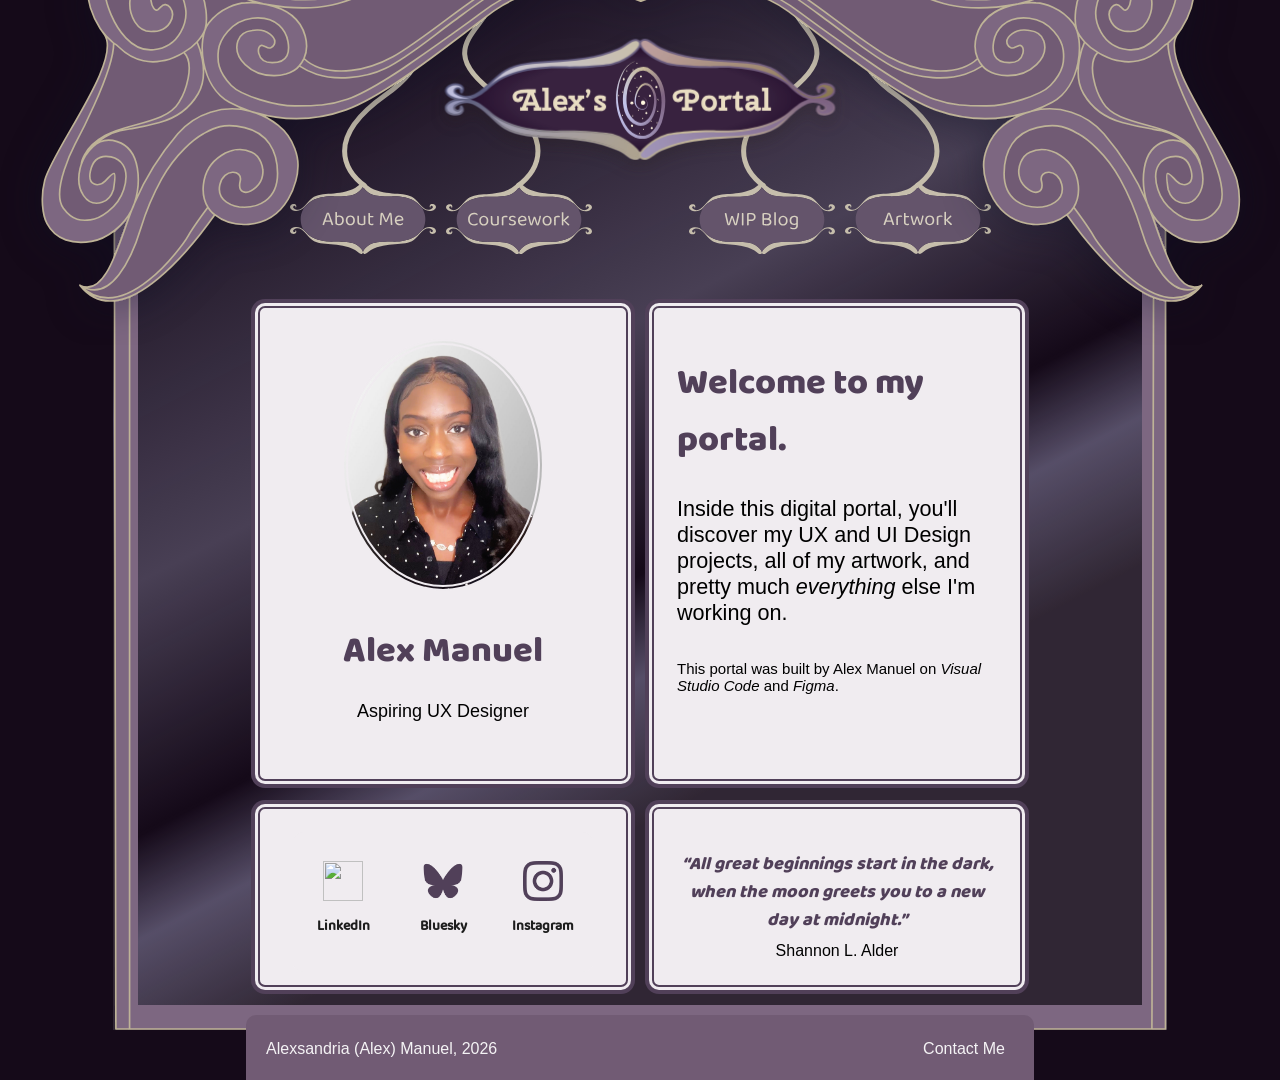
==== index.html @ bbde4401 "Update" ====
<!DOCTYPE html>
<html lang="en">
<head>
<meta http-equiv="content-type" content="text/html; charset=utf-8">
<meta name="viewport" content="width=device-width, initial-scale=1">

<style>


















.mypicture {
  height: 240px;
  width: 190px;
  background-color: #555;
  border-radius: 50%;
  margin: auto;
     border: double #f0ecf0 6px;
    background-image: url("images/itsme.jpg");
    background-size: 200px;
    background-repeat: no-repeat;
    background-position:center;
  
}


.smbuttons{
    height:40px;
    width:40px;
  
    display:block;
    margin-left: auto;
    margin-right: auto;
    margin-bottom:0;

}


.smgrid{
    flex-direction:row;
    font-size: 0.9rem;
    padding:0;
    

}


.smgridcontent{
    
    text-align: center;
    align-content: center;
    margin-top:10px;
    width:100px;
    height:130px;
    line-height: 1;
    margin-left: auto;
    margin-right:auto;
    cursor:pointer;
    flex:20%;
    transition: .3s;
}

.smgridcontent:hover{
    cursor:pointer;
    transform:scale(1.01,1.01);
    filter: brightness(150%);
}

@media screen and (max-width:680px) {
.smgridcontent{
    width:100px;
    height:90px;
    flex:100%;
 
}
}

@media screen and (max-width:680px) {
.smgrid{
    flex-direction:column;
}}

@media screen and (max-width:680px) {
.homebottom{
height:auto;
  
    
}
}


</style>
</head>
<body>
    <link rel="stylesheet" href="mainstyle.css"/>

      <script>
        function openForm() {
        document.getElementById("contactmeoverlay").style.display = "block";
        }

        function closeForm() {
        document.getElementById("contactmeoverlay").style.display = "none";
        }

        </script>

   <div id="contactmeoverlay">



<div id="contactmeoverlaybox">

<div onclick="closeForm()" id="exitbutton">
<svg id="exiticon" viewBox="0 0 34 34" fill="none" xmlns="http://www.w3.org/2000/svg">
<line x1="5" y1="-5" x2="32.4344" y2="-5" transform="matrix(-0.694548 -0.719446 -0.694548 0.719446 26 33.7236)" stroke="#4B0326" stroke-width="10" stroke-linecap="round"/>
<line x1="5" y1="-5" x2="32.4344" y2="-5" transform="matrix(-0.694548 0.719446 -0.694548 -0.719446 26 0)" stroke="#4B0326" stroke-width="10" stroke-linecap="round"/>
</svg>
</div>


<form action="https://api.web3forms.com/submit" method="POST">
<input type="hidden" name="access_key" value="bd48ad60-1199-4931-8293-8d4d32d0b51e">
<input type="hidden" name="redirect" value="https://alexsportal.github.io/portfolio/sent.html">
<section style="display:flex;flex-direction:row">
<section style="flex-direction:column;flex:30%;width:100%;">
    <label  for="name"><h2>Name</h2></label>
    <input type="text" name="name" id="name" placeholder="Please include your name" required/>
</section>
<section style="flex:50%;width:100%;">
   <label for="email"><h2>Email</h2></label>
    <input type="email" name="email" id="email" placeholder="Emailshmemail@123.com" required/>
</section>
</section>



<section style="flex:100%;">
    <br>
    <label for="subject"><h2>Subject</h2></label>
    <input type="text" name="subject" id="subject" placeholder="Optional"/>
    <br>
    <label for="first"><h2>Message</h2></label>
    <textarea name="message" style="height:200px; resize:vertical;" id="message" placeholder="Add a message." required></textarea>
    <br>
    <button type="submit" class="send">Send</button>
</section>


</form>










</div>


</div>


<a href="index.html"><svg id="banner" width="436" height="156" viewBox="0 0 436 156" fill="none" xmlns="http://www.w3.org/2000/svg">
<g filter="url(#filter0_d_279_160)">
<path fill-rule="evenodd" clip-rule="evenodd" d="M218.121 13.9645C218.122 13.9877 218.123 14.011 218.123 14.0344L218.122 14.0104L218.121 13.9645ZM33.5617 72.1498L33.5437 72.1497C33.6578 72.1495 33.7715 72.1499 33.8848 72.151C33.7774 72.1511 33.6697 72.1507 33.5617 72.1498Z" fill="#44324A"/>
<g clip-path="url(#paint0_angular_279_160_clip_path)" data-figma-skip-parse="true"><g transform="matrix(0.202 0 0 0.062 218 72)"><foreignObject x="-1032.26" y="-1032.26" width="2064.52" height="2064.52"><div xmlns="http://www.w3.org/1999/xhtml" style="background:conic-gradient(from 90deg,rgba(125, 103, 129, 1) 0deg,rgba(171, 159, 130, 1) 65.7692deg,rgba(145, 146, 182, 1) 188.654deg,rgba(125, 103, 129, 1) 360deg);height:100%;width:100%;opacity:1"></div></foreignObject></g></g><path d="M138.197 105.555C152.57 104.883 185.976 107.068 191.22 109.59C204.598 113.449 217.684 126.493 217.867 129.294C218.148 131.553 217.017 133.078 214.526 133.796C209.282 135.309 203.321 128.008 195.881 124.719C151.348 105.032 103.092 117.566 77.6003 102.025C61.2933 92.0842 46.4459 65.2628 26.3258 78.3234C24.4372 79.5493 24.5414 81.2862 25.1605 82.3578C25.7431 83.3664 27.5251 84.1674 29.2391 83.8707C32.1524 83.3664 31.0955 79.024 32.1524 79.332C33.9004 81.8535 33.665 83.5486 33.3178 84.375C30.9871 89.9223 19.9165 88.4092 17.1117 84.3748C13.3284 78.9329 19.8412 74.1056 27.0167 72.7759C29.2961 72.3536 31.4459 72.1568 33.4799 72.1498C33.5012 72.1498 33.5225 72.1497 33.5437 72.1497C33.6578 72.1495 33.7715 72.1499 33.8848 72.151C49.8121 72.2939 58.5967 84.0984 67.1123 89.9221C89.5859 105.292 123.825 106.228 138.197 105.555Z" data-figma-gradient-fill="{&#34;type&#34;:&#34;GRADIENT_ANGULAR&#34;,&#34;stops&#34;:[{&#34;color&#34;:{&#34;r&#34;:0.67307692766189575,&#34;g&#34;:0.62707668542861938,&#34;b&#34;:0.50998514890670776,&#34;a&#34;:1.0},&#34;position&#34;:0.18269228935241699},{&#34;color&#34;:{&#34;r&#34;:0.57230752706527710,&#34;g&#34;:0.57469218969345093,&#34;b&#34;:0.71538454294204712,&#34;a&#34;:1.0},&#34;position&#34;:0.52403843402862549},{&#34;color&#34;:{&#34;r&#34;:0.49019607901573181,&#34;g&#34;:0.40392157435417175,&#34;b&#34;:0.50588238239288330,&#34;a&#34;:1.0},&#34;position&#34;:1.0}],&#34;stopsVar&#34;:[{&#34;color&#34;:{&#34;r&#34;:0.67307692766189575,&#34;g&#34;:0.62707668542861938,&#34;b&#34;:0.50998514890670776,&#34;a&#34;:1.0},&#34;position&#34;:0.18269228935241699},{&#34;color&#34;:{&#34;r&#34;:0.57230752706527710,&#34;g&#34;:0.57469218969345093,&#34;b&#34;:0.71538454294204712,&#34;a&#34;:1.0},&#34;position&#34;:0.52403843402862549},{&#34;color&#34;:{&#34;r&#34;:0.49019607901573181,&#34;g&#34;:0.40392157435417175,&#34;b&#34;:0.50588238239288330,&#34;a&#34;:1.0},&#34;position&#34;:1.0}],&#34;transform&#34;:{&#34;m00&#34;:404.0,&#34;m01&#34;:0.0,&#34;m02&#34;:16.0,&#34;m10&#34;:0.0,&#34;m11&#34;:124.0,&#34;m12&#34;:10.0},&#34;opacity&#34;:1.0,&#34;blendMode&#34;:&#34;NORMAL&#34;,&#34;visible&#34;:true}"/>
<g clip-path="url(#paint1_angular_279_160_clip_path)" data-figma-skip-parse="true"><g transform="matrix(0.202 0 0 0.062 218 72)"><foreignObject x="-1032.26" y="-1032.26" width="2064.52" height="2064.52"><div xmlns="http://www.w3.org/1999/xhtml" style="background:conic-gradient(from 90deg,rgba(125, 103, 129, 1) 0deg,rgba(183, 184, 218, 1) 171.346deg,rgba(190, 179, 151, 1) 294.231deg,rgba(125, 103, 129, 1) 360deg);height:100%;width:100%;opacity:1"></div></foreignObject></g></g><path d="M297.617 105.435C283.245 104.762 249.839 106.948 244.595 109.469C231.216 113.329 218.266 126.493 217.867 129.294C217.708 131.562 218.797 132.957 221.288 133.675C226.532 135.188 232.493 127.887 239.933 124.598C284.467 104.911 332.723 117.445 358.214 101.905C374.521 91.9635 389.369 65.1421 409.489 78.2026C411.377 79.4286 411.273 81.1655 410.654 82.237C410.071 83.2456 408.29 84.0466 406.575 83.7499C403.662 83.2456 404.719 78.9033 403.662 79.2112C401.914 81.7327 402.15 83.4278 402.497 84.2542C404.827 89.8015 415.898 88.2885 418.703 84.2541C422.486 78.8121 415.973 73.9848 408.798 72.6552C406.847 72.2936 403.575 72.0823 401.806 72.0289C385.491 72.0289 377.445 83.8221 368.702 89.8014C346.229 105.171 311.99 106.107 297.617 105.435Z" data-figma-gradient-fill="{&#34;type&#34;:&#34;GRADIENT_ANGULAR&#34;,&#34;stops&#34;:[{&#34;color&#34;:{&#34;r&#34;:0.49019607901573181,&#34;g&#34;:0.40392157435417175,&#34;b&#34;:0.50588238239288330,&#34;a&#34;:1.0},&#34;position&#34;:0.0},{&#34;color&#34;:{&#34;r&#34;:0.71999812126159668,&#34;g&#34;:0.72226101160049438,&#34;b&#34;:0.85576921701431274,&#34;a&#34;:1.0},&#34;position&#34;:0.47596153616905212},{&#34;color&#34;:{&#34;r&#34;:0.74509805440902710,&#34;g&#34;:0.70196080207824707,&#34;b&#34;:0.59215688705444336,&#34;a&#34;:1.0},&#34;position&#34;:0.81730771064758301}],&#34;stopsVar&#34;:[{&#34;color&#34;:{&#34;r&#34;:0.49019607901573181,&#34;g&#34;:0.40392157435417175,&#34;b&#34;:0.50588238239288330,&#34;a&#34;:1.0},&#34;position&#34;:0.0},{&#34;color&#34;:{&#34;r&#34;:0.71999812126159668,&#34;g&#34;:0.72226101160049438,&#34;b&#34;:0.85576921701431274,&#34;a&#34;:1.0},&#34;position&#34;:0.47596153616905212},{&#34;color&#34;:{&#34;r&#34;:0.74509805440902710,&#34;g&#34;:0.70196080207824707,&#34;b&#34;:0.59215688705444336,&#34;a&#34;:1.0},&#34;position&#34;:0.81730771064758301}],&#34;transform&#34;:{&#34;m00&#34;:404.0,&#34;m01&#34;:0.0,&#34;m02&#34;:16.0,&#34;m10&#34;:0.0,&#34;m11&#34;:124.0,&#34;m12&#34;:10.0},&#34;opacity&#34;:1.0,&#34;blendMode&#34;:&#34;NORMAL&#34;,&#34;visible&#34;:true}"/>
<g clip-path="url(#paint2_angular_279_160_clip_path)" data-figma-skip-parse="true"><g transform="matrix(0.202 0 0 0.062 218 72)"><foreignObject x="-1032.26" y="-1032.26" width="2064.52" height="2064.52"><div xmlns="http://www.w3.org/1999/xhtml" style="background:conic-gradient(from 90deg,rgba(136, 122, 87, 1) 0deg,rgba(190, 179, 151, 1) 65.7692deg,rgba(218, 183, 214, 1) 188.654deg,rgba(136, 122, 87, 1) 360deg);height:100%;width:100%;opacity:1"></div></foreignObject></g></g><path d="M297.803 38.4446C283.43 39.117 250.024 36.9317 244.78 34.4102C231.277 30.5144 218.392 20.0196 218.123 14.0344C218.123 14.011 218.122 13.9877 218.121 13.9645C218.071 12.2357 219.091 10.8913 221.474 10.2038C226.718 8.69074 232.679 15.9921 240.119 19.2812C284.652 38.9683 332.908 26.4339 358.4 41.9745C374.707 51.9157 389.554 78.7372 409.674 65.6766C411.563 64.4507 411.459 62.7138 410.839 61.6422C410.257 60.6336 408.475 59.8326 406.761 60.1293C403.848 60.6336 404.904 64.976 403.848 64.668C402.1 62.1465 402.335 60.4514 402.682 59.625C405.013 54.0777 416.083 55.5907 418.888 59.6251C422.672 65.0671 416.159 69.8944 408.983 71.224C407.032 71.5856 403.575 71.9755 401.806 72.0289C385.057 72.5344 377.631 60.0571 368.888 54.0779C346.414 38.7084 312.175 37.7722 297.803 38.4446Z" data-figma-gradient-fill="{&#34;type&#34;:&#34;GRADIENT_ANGULAR&#34;,&#34;stops&#34;:[{&#34;color&#34;:{&#34;r&#34;:0.74509805440902710,&#34;g&#34;:0.70196080207824707,&#34;b&#34;:0.59215688705444336,&#34;a&#34;:1.0},&#34;position&#34;:0.18269228935241699},{&#34;color&#34;:{&#34;r&#34;:0.85576921701431274,&#34;g&#34;:0.71999812126159668,&#34;b&#34;:0.84219211339950562,&#34;a&#34;:1.0},&#34;position&#34;:0.52403843402862549},{&#34;color&#34;:{&#34;r&#34;:0.53461527824401855,&#34;g&#34;:0.48009932041168213,&#34;b&#34;:0.34133127331733704,&#34;a&#34;:1.0},&#34;position&#34;:1.0}],&#34;stopsVar&#34;:[{&#34;color&#34;:{&#34;r&#34;:0.74509805440902710,&#34;g&#34;:0.70196080207824707,&#34;b&#34;:0.59215688705444336,&#34;a&#34;:1.0},&#34;position&#34;:0.18269228935241699},{&#34;color&#34;:{&#34;r&#34;:0.85576921701431274,&#34;g&#34;:0.71999812126159668,&#34;b&#34;:0.84219211339950562,&#34;a&#34;:1.0},&#34;position&#34;:0.52403843402862549},{&#34;color&#34;:{&#34;r&#34;:0.53461527824401855,&#34;g&#34;:0.48009932041168213,&#34;b&#34;:0.34133127331733704,&#34;a&#34;:1.0},&#34;position&#34;:1.0}],&#34;transform&#34;:{&#34;m00&#34;:404.0,&#34;m01&#34;:0.0,&#34;m02&#34;:16.0,&#34;m10&#34;:0.0,&#34;m11&#34;:124.0,&#34;m12&#34;:10.0},&#34;opacity&#34;:1.0,&#34;blendMode&#34;:&#34;NORMAL&#34;,&#34;visible&#34;:true}"/>
<path d="M191.464 34.7109C186.22 37.2324 152.814 39.4176 138.441 38.7452C124.069 38.0728 89.8299 39.0091 67.3563 54.3785C58.7973 60.2319 49.9665 72.1272 33.8848 72.151C33.7774 72.1511 33.6697 72.1507 33.5617 72.1498L33.5437 72.1497L33.4799 72.1498C33.5012 72.1498 33.5225 72.1497 33.5437 72.1497C33.6578 72.1495 33.7715 72.1499 33.8848 72.151C49.8121 72.2939 58.5967 84.0984 67.1123 89.9221C89.5859 105.292 123.825 106.228 138.197 105.555C152.57 104.883 185.976 107.068 191.22 109.59C204.598 113.449 217.684 126.493 217.867 129.294C218.266 126.493 231.216 113.329 244.595 109.469C249.839 106.948 283.245 104.762 297.617 105.435C311.99 106.107 346.229 105.171 368.702 89.8014C377.445 83.8221 385.491 72.0289 401.806 72.0289C385.057 72.5344 377.631 60.0571 368.888 54.0779C346.414 38.7084 312.175 37.7722 297.803 38.4446C283.43 39.117 250.024 36.9317 244.78 34.4102C231.277 30.5144 218.392 20.0196 218.123 14.0344C218.288 19.9623 205.196 30.749 191.464 34.7109Z" fill="url(#paint3_radial_279_160)"/>
<g clip-path="url(#paint4_angular_279_160_clip_path)" data-figma-skip-parse="true"><g transform="matrix(0.202 0 0 0.062 218 72)"><foreignObject x="-1032.26" y="-1032.26" width="2064.52" height="2064.52"><div xmlns="http://www.w3.org/1999/xhtml" style="background:conic-gradient(from 90deg,rgba(125, 103, 129, 1) 0deg,rgba(183, 184, 218, 1) 171.346deg,rgba(190, 179, 151, 1) 294.231deg,rgba(125, 103, 129, 1) 360deg);height:100%;width:100%;opacity:1"></div></foreignObject></g></g><path d="M191.464 34.7109C186.22 37.2324 152.814 39.4176 138.441 38.7452C124.069 38.0728 89.8299 39.0091 67.3563 54.3785C65.2701 55.8052 63.1678 57.5909 60.9483 59.476C54.0617 65.3253 46.0468 72.133 33.8848 72.151C33.7715 72.1499 33.6578 72.1495 33.5437 72.1497C31.563 72.132 29.4729 71.9346 27.2607 71.5247C20.0852 70.1951 13.5724 65.3678 17.3557 59.9258C20.1605 55.8914 31.2311 54.3784 33.5617 59.9257C33.9089 60.7521 34.1444 62.4472 32.3964 64.9687C31.9897 65.0872 31.896 64.517 31.7686 63.742C31.565 62.5029 31.2753 60.7402 29.4831 60.43C27.769 60.1333 25.9871 60.9343 25.4044 61.9429C24.7854 63.0144 24.6811 64.7513 26.5698 65.9773C40.868 75.2587 52.5035 64.399 63.8924 53.7695C68.5295 49.4415 73.1258 45.1517 77.8442 42.2752C89.9719 34.8818 107.252 33.8428 126.832 32.6655C148.409 31.3681 172.779 29.9028 196.125 19.5818C198.935 18.3397 201.534 16.5254 203.962 14.8297C207.965 12.0352 211.507 9.56278 214.77 10.5044C217.013 11.1515 218.048 12.3807 218.121 13.9645C218.121 13.9798 218.122 13.9951 218.122 14.0104C218.123 14.0184 218.123 14.0264 218.123 14.0344C218.288 19.9623 205.196 30.749 191.464 34.7109Z" data-figma-gradient-fill="{&#34;type&#34;:&#34;GRADIENT_ANGULAR&#34;,&#34;stops&#34;:[{&#34;color&#34;:{&#34;r&#34;:0.49019607901573181,&#34;g&#34;:0.40392157435417175,&#34;b&#34;:0.50588238239288330,&#34;a&#34;:1.0},&#34;position&#34;:0.0},{&#34;color&#34;:{&#34;r&#34;:0.71999812126159668,&#34;g&#34;:0.72226101160049438,&#34;b&#34;:0.85576921701431274,&#34;a&#34;:1.0},&#34;position&#34;:0.47596156597137451},{&#34;color&#34;:{&#34;r&#34;:0.74509805440902710,&#34;g&#34;:0.70196080207824707,&#34;b&#34;:0.59215688705444336,&#34;a&#34;:1.0},&#34;position&#34;:0.81730771064758301}],&#34;stopsVar&#34;:[{&#34;color&#34;:{&#34;r&#34;:0.49019607901573181,&#34;g&#34;:0.40392157435417175,&#34;b&#34;:0.50588238239288330,&#34;a&#34;:1.0},&#34;position&#34;:0.0},{&#34;color&#34;:{&#34;r&#34;:0.71999812126159668,&#34;g&#34;:0.72226101160049438,&#34;b&#34;:0.85576921701431274,&#34;a&#34;:1.0},&#34;position&#34;:0.47596156597137451},{&#34;color&#34;:{&#34;r&#34;:0.74509805440902710,&#34;g&#34;:0.70196080207824707,&#34;b&#34;:0.59215688705444336,&#34;a&#34;:1.0},&#34;position&#34;:0.81730771064758301}],&#34;transform&#34;:{&#34;m00&#34;:404.0,&#34;m01&#34;:0.0,&#34;m02&#34;:16.0,&#34;m10&#34;:0.0,&#34;m11&#34;:124.0,&#34;m12&#34;:10.0},&#34;opacity&#34;:1.0,&#34;blendMode&#34;:&#34;NORMAL&#34;,&#34;visible&#34;:true}"/>
<g clip-path="url(#paint5_angular_279_160_clip_path)" data-figma-skip-parse="true"><g transform="matrix(0.202 0 0 0.062 218 72)"><foreignObject x="-1032.26" y="-1032.26" width="2064.52" height="2064.52"><div xmlns="http://www.w3.org/1999/xhtml" style="background:conic-gradient(from 90deg,rgba(125, 103, 129, 1) 0deg,rgba(190, 179, 151, 1) 65.7692deg,rgba(95, 96, 127, 1) 188.654deg,rgba(125, 103, 129, 1) 360deg);height:100%;width:100%;opacity:1"></div></foreignObject></g></g><path d="M218.122 14.0104L217.123 14.0492L217.123 14.0505L218.122 14.0104ZM33.5617 72.1498L33.5531 73.1498L33.5534 73.1498L33.5617 72.1498ZM191.22 109.59L190.786 110.491L190.862 110.527L190.943 110.551L191.22 109.59ZM214.526 133.796L214.804 134.757V134.757L214.526 133.796ZM195.881 124.719L195.477 125.633V125.633L195.881 124.719ZM77.6003 102.025L78.1208 101.172V101.172L77.6003 102.025ZM26.3258 78.3234L25.7813 77.4846V77.4846L26.3258 78.3234ZM25.1605 82.3578L26.0264 81.8575V81.8575L25.1605 82.3578ZM29.2391 83.8707L29.0685 82.8853L29.2391 83.8707ZM32.1524 79.332L32.9743 78.7622L32.7724 78.471L32.4321 78.3719L32.1524 79.332ZM33.3178 84.375L34.2397 84.7623V84.7623L33.3178 84.375ZM17.1117 84.3748L16.2907 84.9457L17.1117 84.3748ZM27.0167 72.7759L26.8345 71.7927V71.7927L27.0167 72.7759ZM67.1123 89.9221L67.6768 89.0967L67.1123 89.9221ZM244.595 109.469L244.872 110.43L244.953 110.407L245.028 110.37L244.595 109.469ZM221.288 133.675L221.011 134.636V134.636L221.288 133.675ZM239.933 124.598L240.338 125.513V125.513L239.933 124.598ZM358.214 101.905L357.694 101.051V101.051L358.214 101.905ZM409.489 78.2026L410.033 77.3638V77.3638L409.489 78.2026ZM410.654 82.237L409.788 81.7368V81.7368L410.654 82.237ZM406.575 83.7499L406.746 82.7646L406.575 83.7499ZM403.662 79.2112L403.382 78.2511L403.042 78.3502L402.84 78.6415L403.662 79.2112ZM402.497 84.2542L401.575 84.6415V84.6415L402.497 84.2542ZM418.703 84.2541L419.524 84.8249L418.703 84.2541ZM408.798 72.6552L408.98 71.6719V71.6719L408.798 72.6552ZM368.702 89.8014L368.138 88.9759L368.702 89.8014ZM244.78 34.4102L245.213 33.509L245.138 33.4726L245.057 33.4494L244.78 34.4102ZM221.474 10.2038L221.196 9.24296V9.24296L221.474 10.2038ZM240.119 19.2812L240.523 18.3666V18.3666L240.119 19.2812ZM358.4 41.9745L357.879 42.8284V42.8284L358.4 41.9745ZM409.674 65.6766L410.219 66.5154V66.5154L409.674 65.6766ZM410.839 61.6422L409.974 62.1424V62.1424L410.839 61.6422ZM406.761 60.1293L406.931 61.1147L406.761 60.1293ZM403.848 64.668L403.026 65.2377L403.228 65.529L403.568 65.6281L403.848 64.668ZM402.682 59.625L401.76 59.2377V59.2377L402.682 59.625ZM418.888 59.6251L419.709 59.0543L418.888 59.6251ZM408.983 71.224L409.165 72.2073V72.2073L408.983 71.224ZM368.888 54.0779L368.323 54.9033L368.888 54.0779ZM191.464 34.7109L191.187 33.7501L191.106 33.7733L191.03 33.8096L191.464 34.7109ZM67.3563 54.3785L66.7918 53.5531V53.5531L67.3563 54.3785ZM60.9483 59.476L60.3009 58.7139V58.7139L60.9483 59.476ZM27.2607 71.5247L27.0785 72.508H27.0785L27.2607 71.5247ZM17.3557 59.9258L18.1768 60.4966V60.4966L17.3557 59.9258ZM33.5617 59.9257L34.4837 59.5383V59.5383L33.5617 59.9257ZM32.3964 64.9687L32.6761 65.9288L33.0163 65.8296L33.2182 65.5384L32.3964 64.9687ZM31.7686 63.742L30.7818 63.9041V63.9041L31.7686 63.742ZM29.4831 60.43L29.6537 59.4446V59.4446L29.4831 60.43ZM25.4044 61.9429L24.5385 61.4427L25.4044 61.9429ZM26.5698 65.9773L27.1142 65.1385V65.1385L26.5698 65.9773ZM63.8924 53.7695L63.21 53.0384V53.0384L63.8924 53.7695ZM77.8442 42.2752L78.3648 43.129V43.129L77.8442 42.2752ZM126.832 32.6655L126.772 31.6673V31.6673L126.832 32.6655ZM196.125 19.5818L196.529 20.4964V20.4964L196.125 19.5818ZM203.962 14.8297L203.39 14.0098V14.0098L203.962 14.8297ZM214.77 10.5044L214.493 11.4652V11.4652L214.77 10.5044ZM218.121 13.9645L217.122 14.0105C217.123 14.0275 217.123 14.0448 217.124 14.0625L218.123 14.0344L219.123 14.0063C219.122 13.9773 219.121 13.948 219.12 13.9186L218.121 13.9645ZM218.123 14.0344L219.122 13.9918L219.121 13.9678L218.122 14.0104L217.123 14.0531L217.124 14.077L218.123 14.0344ZM218.122 14.0104L219.122 13.9766L219.12 13.9306L218.121 13.9645L217.121 13.9984L217.123 14.0443L218.122 14.0104ZM33.5617 72.1498L33.5704 71.1499L33.5524 71.1497L33.5437 72.1497L33.535 73.1497L33.5531 73.1498L33.5617 72.1498ZM33.5437 72.1497L33.5452 73.1497C33.6558 73.1495 33.766 73.1499 33.8758 73.1509L33.8848 72.151L33.8938 71.151C33.777 71.15 33.6597 71.1495 33.5422 71.1497L33.5437 72.1497ZM33.8848 72.151L33.8833 71.151C33.7793 71.1511 33.6749 71.1508 33.5701 71.1499L33.5617 72.1498L33.5534 73.1498C33.6646 73.1507 33.7756 73.1511 33.8863 73.151L33.8848 72.151ZM138.197 105.555L138.244 106.554C145.372 106.221 157.272 106.596 168.06 107.372C173.45 107.76 178.544 108.247 182.611 108.792C184.645 109.065 186.411 109.351 187.822 109.644C189.258 109.942 190.25 110.233 190.786 110.491L191.22 109.59L191.653 108.689C190.879 108.316 189.679 107.987 188.229 107.686C186.753 107.379 184.937 107.086 182.877 106.81C178.756 106.257 173.617 105.767 168.203 105.377C157.385 104.599 145.395 104.218 138.151 104.557L138.197 105.555ZM191.22 109.59L190.943 110.551C197.451 112.428 203.946 116.564 208.856 120.611C211.304 122.629 213.334 124.605 214.754 126.233C215.464 127.049 216.008 127.762 216.374 128.337C216.557 128.625 216.685 128.864 216.768 129.053C216.809 129.147 216.835 129.221 216.851 129.276C216.867 129.333 216.869 129.359 216.869 129.359L217.867 129.294L218.865 129.228C218.824 128.604 218.47 127.907 218.062 127.265C217.625 126.576 217.012 125.78 216.261 124.919C214.757 123.194 212.645 121.142 210.128 119.067C205.104 114.927 198.366 110.611 191.497 108.629L191.22 109.59ZM217.867 129.294L216.875 129.417C216.99 130.348 216.808 131.021 216.433 131.527C216.046 132.049 215.362 132.514 214.249 132.835L214.526 133.796L214.804 134.757C216.182 134.359 217.309 133.703 218.039 132.719C218.782 131.717 219.025 130.499 218.859 129.17L217.867 129.294ZM214.526 133.796L214.249 132.835C213.209 133.135 212.082 133.018 210.794 132.541C209.495 132.06 208.106 131.24 206.581 130.226C203.601 128.242 200.11 125.495 196.286 123.804L195.881 124.719L195.477 125.633C199.092 127.232 202.302 129.78 205.473 131.891C207.025 132.924 208.573 133.851 210.1 134.416C211.637 134.986 213.222 135.213 214.804 134.757L214.526 133.796ZM195.881 124.719L196.286 123.804C173.836 113.88 150.473 112.089 129.661 110.819C119.231 110.183 109.472 109.68 100.722 108.37C91.9739 107.061 84.3293 104.957 78.1208 101.172L77.6003 102.025L77.0797 102.879C83.6171 106.865 91.5639 109.022 100.425 110.348C109.284 111.674 119.152 112.182 129.539 112.815C150.362 114.086 173.393 115.871 195.477 125.633L195.881 124.719ZM77.6003 102.025L78.1208 101.172C74.1401 98.7449 70.221 95.2694 66.2184 91.5581C62.2431 87.8721 58.1815 83.9492 54.0001 80.7542C49.8162 77.5573 45.4163 75.0108 40.7154 74.1358C35.9713 73.2527 31.0124 74.089 25.7813 77.4846L26.3258 78.3234L26.8703 79.1621C31.6993 76.0275 36.1413 75.3187 40.3494 76.102C44.6008 76.8934 48.7044 79.2248 52.7858 82.3433C56.8696 85.4638 60.8349 89.2939 64.8586 93.0247C68.855 96.7303 72.907 100.335 77.0797 102.879L77.6003 102.025ZM26.3258 78.3234L25.7813 77.4846C24.6337 78.2295 24.0072 79.1955 23.8192 80.2177C23.6366 81.2113 23.8873 82.153 24.2946 82.858L25.1605 82.3578L26.0264 81.8575C25.8146 81.491 25.7037 81.0285 25.7863 80.5793C25.8636 80.1586 26.1293 79.6432 26.8703 79.1621L26.3258 78.3234ZM25.1605 82.3578L24.2946 82.858C24.7348 83.6201 25.5443 84.1927 26.4083 84.5338C27.2919 84.8827 28.3519 85.0391 29.4097 84.856L29.2391 83.8707L29.0685 82.8853C28.4123 82.9989 27.7242 82.9032 27.1428 82.6736C26.5416 82.4362 26.1687 82.104 26.0264 81.8575L25.1605 82.3578ZM29.2391 83.8707L29.4097 84.856C30.4234 84.6805 31.1301 84.15 31.5973 83.4741C32.039 82.8351 32.2461 82.0976 32.3708 81.5013C32.4341 81.1984 32.4813 80.9037 32.521 80.6623C32.5633 80.4054 32.595 80.2242 32.6298 80.0881C32.6723 79.9219 32.6846 79.9736 32.6001 80.0715C32.5407 80.1403 32.4292 80.2362 32.2598 80.286C32.0909 80.3357 31.9499 80.3145 31.8727 80.2921L32.1524 79.332L32.4321 78.3719C32.2228 78.3109 31.9662 78.2876 31.6953 78.3673C31.4238 78.4472 31.2238 78.6053 31.0865 78.7643C30.846 79.0427 30.7447 79.3871 30.6922 79.5925C30.6319 79.8281 30.5871 80.0976 30.5476 80.3372C30.5056 80.5923 30.4658 80.84 30.4131 81.0921C30.3056 81.606 30.1647 82.0294 29.9522 82.3368C29.7651 82.6073 29.5115 82.8086 29.0685 82.8853L29.2391 83.8707ZM32.1524 79.332L31.3306 79.9017C32.9132 82.1846 32.5918 83.5212 32.3958 83.9876L33.3178 84.375L34.2397 84.7623C34.7381 83.576 34.8876 81.5223 32.9743 78.7622L32.1524 79.332ZM33.3178 84.375L32.3958 83.9876C31.4889 86.1462 28.7469 87.1526 25.4479 86.9696C23.8524 86.8811 22.2467 86.5114 20.8897 85.9363C19.5169 85.3544 18.4865 84.6004 17.9328 83.804L17.1117 84.3748L16.2907 84.9457C17.1394 86.1665 18.5446 87.1145 20.1092 87.7777C21.6896 88.4475 23.5231 88.8659 25.3372 88.9665C28.8574 89.1618 32.8159 88.1511 34.2397 84.7623L33.3178 84.375ZM17.1117 84.3748L17.9328 83.804C17.1111 82.622 16.8966 81.5547 17.0426 80.6058C17.192 79.6356 17.7383 78.6644 18.662 77.7402C20.526 75.8752 23.7364 74.4008 27.1989 73.7592L27.0167 72.7759L26.8345 71.7927C23.1216 72.4807 19.4878 74.0848 17.2474 76.3263C16.1189 77.4554 15.2979 78.7945 15.0659 80.3015C14.8306 81.8298 15.2207 83.4067 16.2907 84.9457L17.1117 84.3748ZM27.0167 72.7759L27.1989 73.7592C29.4219 73.3473 31.5118 73.1566 33.4834 73.1498L33.4799 72.1498L33.4765 71.1499C31.3799 71.1571 29.1704 71.3599 26.8345 71.7927L27.0167 72.7759ZM33.4799 72.1498L33.4834 73.1498C33.504 73.1498 33.5246 73.1497 33.5452 73.1497L33.5437 72.1497L33.5422 71.1497C33.5203 71.1497 33.4984 71.1498 33.4765 71.1499L33.4799 72.1498ZM33.8848 72.151L33.8758 73.1509C41.569 73.22 47.5513 76.0978 52.7023 79.724C55.2856 81.5426 57.6471 83.5401 59.9204 85.4708C62.1789 87.389 64.3671 89.2562 66.5478 90.7476L67.1123 89.9221L67.6768 89.0967C65.5997 87.6762 63.4964 85.884 61.2151 83.9464C58.9485 82.0214 56.5217 79.9669 53.8535 78.0886C48.5014 74.3208 42.1279 71.2249 33.8938 71.151L33.8848 72.151ZM67.1123 89.9221L66.5478 90.7476C77.9579 98.5508 92.3012 102.66 105.537 104.742C118.786 106.827 131.009 106.893 138.244 106.554L138.197 105.555L138.151 104.557C131.014 104.89 118.931 104.825 105.848 102.767C92.7533 100.707 78.7402 96.6629 67.6768 89.0967L67.1123 89.9221ZM297.617 105.435L297.664 104.436C290.42 104.097 278.43 104.478 267.611 105.257C262.197 105.646 257.059 106.137 252.938 106.689C250.878 106.965 249.061 107.259 247.586 107.565C246.135 107.866 244.936 108.196 244.161 108.568L244.595 109.469L245.028 110.37C245.565 110.112 246.556 109.821 247.993 109.523C249.404 109.23 251.17 108.944 253.204 108.671C257.27 108.126 262.365 107.639 267.755 107.252C278.543 106.475 290.442 106.1 297.57 106.434L297.617 105.435ZM244.595 109.469L244.318 108.508C237.445 110.491 230.74 114.84 225.725 119.01C223.211 121.1 221.097 123.165 219.578 124.898C218.82 125.764 218.198 126.56 217.746 127.246C217.321 127.891 216.961 128.564 216.877 129.152L217.867 129.294L218.857 129.435C218.873 129.323 219.004 128.972 219.417 128.346C219.802 127.761 220.362 127.039 221.083 126.216C222.522 124.573 224.557 122.581 227.003 120.547C231.907 116.47 238.367 112.307 244.872 110.43L244.595 109.469ZM217.867 129.294L216.869 129.224C216.777 130.537 217.043 131.717 217.796 132.681C218.535 133.628 219.649 134.243 221.011 134.636L221.288 133.675L221.565 132.715C220.437 132.389 219.761 131.948 219.372 131.45C218.997 130.97 218.798 130.318 218.864 129.363L217.867 129.294ZM221.288 133.675L221.011 134.636C222.593 135.093 224.177 134.865 225.715 134.296C227.241 133.73 228.79 132.803 230.341 131.77C233.513 129.659 236.722 127.111 240.338 125.513L239.933 124.598L239.529 123.683C235.705 125.374 232.213 128.121 229.233 130.105C227.709 131.12 226.319 131.939 225.02 132.42C223.733 132.897 222.605 133.015 221.565 132.715L221.288 133.675ZM239.933 124.598L240.338 125.513C262.422 115.75 285.453 113.965 306.275 112.695C316.663 112.061 326.53 111.553 335.389 110.227C344.251 108.901 352.197 106.744 358.735 102.759L358.214 101.905L357.694 101.051C351.485 104.836 343.841 106.94 335.093 108.249C326.343 109.559 316.583 110.062 306.154 110.698C285.342 111.968 261.978 113.759 239.529 123.683L239.933 124.598ZM358.214 101.905L358.735 102.759C362.908 100.215 366.96 96.6095 370.956 92.9039C374.98 89.1731 378.945 85.343 383.029 82.2226C387.11 79.104 391.214 76.7726 395.465 75.9813C399.673 75.198 404.115 75.9067 408.944 79.0414L409.489 78.2026L410.033 77.3638C404.802 73.9682 399.843 73.132 395.099 74.015C390.398 74.8901 385.998 77.4365 381.814 80.6334C377.633 83.8284 373.571 87.7514 369.596 91.4374C365.594 95.1487 361.674 98.6241 357.694 101.051L358.214 101.905ZM409.489 78.2026L408.944 79.0414C409.685 79.5224 409.951 80.0378 410.028 80.4585C410.111 80.9077 410 81.3702 409.788 81.7368L410.654 82.237L411.52 82.7372C411.927 82.0322 412.178 81.0905 411.995 80.0969C411.807 79.0748 411.181 78.1088 410.033 77.3638L409.489 78.2026ZM410.654 82.237L409.788 81.7368C409.646 81.9832 409.273 82.3155 408.672 82.5528C408.09 82.7824 407.402 82.8782 406.746 82.7646L406.575 83.7499L406.405 84.7352C407.463 84.9183 408.523 84.762 409.406 84.4131C410.27 84.0719 411.08 83.4994 411.52 82.7372L410.654 82.237ZM406.575 83.7499L406.746 82.7646C406.303 82.6879 406.049 82.4866 405.862 82.216C405.65 81.9086 405.509 81.4852 405.402 80.9714C405.349 80.7193 405.309 80.4715 405.267 80.2165C405.228 79.9768 405.183 79.7073 405.122 79.4717C405.07 79.2663 404.969 78.9219 404.728 78.6435C404.591 78.4845 404.391 78.3264 404.119 78.2465C403.848 78.1668 403.592 78.1901 403.382 78.2511L403.662 79.2112L403.942 80.1713C403.865 80.1938 403.724 80.2149 403.555 80.1652C403.385 80.1154 403.274 80.0195 403.214 79.9508C403.13 79.8529 403.142 79.8011 403.185 79.9674C403.22 80.1034 403.251 80.2847 403.294 80.5415C403.333 80.783 403.38 81.0776 403.444 81.3806C403.568 81.9768 403.776 82.7143 404.217 83.3533C404.684 84.0292 405.391 84.5598 406.405 84.7352L406.575 83.7499ZM403.662 79.2112L402.84 78.6415C400.927 81.4015 401.076 83.4552 401.575 84.6415L402.497 84.2542L403.419 83.8669C403.223 83.4004 402.901 82.0639 404.484 79.7809L403.662 79.2112ZM402.497 84.2542L401.575 84.6415C402.999 88.0303 406.957 89.041 410.477 88.8457C412.292 88.7451 414.125 88.3267 415.705 87.6569C417.27 86.9938 418.675 86.0457 419.524 84.8249L418.703 84.2541L417.882 83.6833C417.328 84.4797 416.298 85.2336 414.925 85.8155C413.568 86.3907 411.962 86.7603 410.367 86.8488C407.068 87.0318 404.326 86.0254 403.419 83.8669L402.497 84.2542ZM418.703 84.2541L419.524 84.8249C420.594 83.2859 420.984 81.7091 420.749 80.1808C420.517 78.6738 419.696 77.3347 418.567 76.2056C416.327 73.964 412.693 72.3599 408.98 71.6719L408.798 72.6552L408.616 73.6384C412.078 74.28 415.289 75.7544 417.153 77.6194C418.076 78.5436 418.623 79.5148 418.772 80.485C418.918 81.434 418.704 82.5013 417.882 83.6833L418.703 84.2541ZM408.798 72.6552L408.98 71.6719C406.951 71.2959 403.617 71.0831 401.836 71.0293L401.806 72.0289L401.775 73.0284C403.534 73.0815 406.742 73.2913 408.616 73.6384L408.798 72.6552ZM401.806 72.0289V71.0289C393.376 71.0289 387.085 74.0855 381.831 77.8608C379.215 79.7402 376.846 81.8058 374.613 83.7473C372.365 85.7017 370.267 87.5198 368.138 88.9759L368.702 89.8014L369.267 90.6268C371.509 89.0934 373.696 87.195 375.925 85.2566C378.169 83.3052 380.47 81.3014 382.998 79.485C388.031 75.8688 393.921 73.0289 401.806 73.0289V72.0289ZM368.702 89.8014L368.138 88.9759C357.074 96.5421 343.061 100.586 329.966 102.646C316.884 104.704 304.801 104.77 297.664 104.436L297.617 105.435L297.57 106.434C304.806 106.772 317.029 106.706 330.277 104.622C343.513 102.539 357.857 98.4301 369.267 90.6268L368.702 89.8014ZM297.803 38.4446L297.756 37.4457C290.628 37.7791 278.728 37.404 267.94 36.6277C262.55 36.2398 257.456 35.753 253.389 35.2078C251.355 34.935 249.589 34.6491 248.178 34.356C246.742 34.0577 245.75 33.7671 245.213 33.509L244.78 34.4102L244.347 35.3114C245.121 35.6836 246.321 36.0129 247.771 36.3142C249.247 36.6206 251.063 36.9138 253.123 37.19C257.244 37.7426 262.383 38.2329 267.796 38.6225C278.615 39.4011 290.605 39.7824 297.849 39.4435L297.803 38.4446ZM244.78 34.4102L245.057 33.4494C238.44 31.5404 231.957 28.006 227.104 24.2176C224.679 22.324 222.687 20.3869 221.295 18.5841C219.881 16.7539 219.176 15.1775 219.122 13.9895L218.123 14.0344L217.124 14.0793C217.205 15.8839 218.211 17.8638 219.712 19.8065C221.233 21.7765 223.356 23.8289 225.873 25.7941C230.906 29.7233 237.616 33.3842 244.503 35.371L244.78 34.4102ZM218.121 13.9645L219.12 13.9359C219.102 13.2906 219.278 12.7725 219.645 12.3441C220.026 11.8987 220.682 11.4731 221.751 11.1646L221.474 10.2038L221.196 9.24296C219.883 9.62198 218.837 10.2123 218.126 11.0432C217.399 11.8911 217.09 12.9096 217.121 13.9932L218.121 13.9645ZM221.474 10.2038L221.751 11.1646C222.791 10.8645 223.918 10.9822 225.206 11.459C226.505 11.9401 227.894 12.7596 229.419 13.7741C232.399 15.7579 235.89 18.505 239.714 20.1958L240.119 19.2812L240.523 18.3666C236.908 16.7682 233.698 14.2202 230.527 12.1092C228.975 11.0764 227.426 10.1488 225.9 9.58352C224.363 9.01413 222.778 8.78651 221.196 9.24296L221.474 10.2038ZM240.119 19.2812L239.714 20.1958C262.164 30.1201 285.527 31.9114 306.339 33.181C316.769 33.8172 326.528 34.3202 335.278 35.63C344.026 36.9394 351.671 39.0435 357.879 42.8284L358.4 41.9745L358.92 41.1207C352.383 37.1353 344.436 34.9785 335.574 33.652C326.716 32.326 316.848 31.8183 306.461 31.1847C285.638 29.9145 262.607 28.1294 240.523 18.3666L240.119 19.2812ZM358.4 41.9745L357.879 42.8284C361.86 45.2551 365.779 48.7306 369.781 52.4419C373.757 56.1279 377.818 60.0508 382 63.2458C386.184 66.4427 390.584 68.9891 395.285 69.8642C400.029 70.7473 404.988 69.911 410.219 66.5154L409.674 65.6766L409.13 64.8378C404.301 67.9725 399.859 68.6813 395.651 67.898C391.399 67.1066 387.296 64.7752 383.214 61.6566C379.13 58.5362 375.165 54.7061 371.141 50.9753C367.145 47.2697 363.093 43.6645 358.92 41.1207L358.4 41.9745ZM409.674 65.6766L410.219 66.5154C411.366 65.7705 411.993 64.8045 412.181 63.7823C412.363 62.7887 412.113 61.847 411.705 61.142L410.839 61.6422L409.974 62.1424C410.185 62.509 410.296 62.9715 410.214 63.4207C410.136 63.8414 409.871 64.3568 409.13 64.8378L409.674 65.6766ZM410.839 61.6422L411.705 61.142C411.265 60.3799 410.456 59.8073 409.592 59.4662C408.708 59.1173 407.648 58.9609 406.59 59.144L406.761 60.1293L406.931 61.1147C407.588 61.0011 408.276 61.0968 408.857 61.3264C409.458 61.5638 409.831 61.896 409.974 62.1424L410.839 61.6422ZM406.761 60.1293L406.59 59.144C405.577 59.3195 404.87 59.85 404.403 60.5259C403.961 61.1649 403.754 61.9024 403.629 62.4987C403.566 62.8016 403.519 63.0963 403.479 63.3377C403.437 63.5946 403.405 63.7758 403.37 63.9119C403.328 64.0781 403.315 64.0264 403.4 63.9285C403.459 63.8597 403.571 63.7638 403.74 63.714C403.909 63.6643 404.05 63.6854 404.127 63.7079L403.848 64.668L403.568 65.6281C403.777 65.6891 404.034 65.7124 404.305 65.6327C404.576 65.5528 404.776 65.3947 404.913 65.2357C405.154 64.9573 405.255 64.6129 405.308 64.4075C405.368 64.1719 405.413 63.9024 405.452 63.6628C405.494 63.4077 405.534 63.16 405.587 62.9079C405.694 62.394 405.835 61.9706 406.048 61.6632C406.235 61.3927 406.488 61.1913 406.931 61.1147L406.761 60.1293ZM403.848 64.668L404.669 64.0983C403.087 61.8153 403.408 60.4788 403.604 60.0124L402.682 59.625L401.76 59.2377C401.262 60.424 401.112 62.4777 403.026 65.2377L403.848 64.668ZM402.682 59.625L403.604 60.0124C404.511 57.8538 407.253 56.8474 410.552 57.0304C412.148 57.1189 413.753 57.4886 415.11 58.0637C416.483 58.6456 417.514 59.3996 418.067 60.196L418.888 59.6251L419.709 59.0543C418.861 57.8335 417.455 56.8855 415.891 56.2223C414.31 55.5525 412.477 55.1341 410.663 55.0335C407.143 54.8382 403.184 55.8489 401.76 59.2377L402.682 59.625ZM418.888 59.6251L418.067 60.196C418.889 61.3779 419.103 62.4453 418.957 63.3942C418.808 64.3644 418.262 65.3356 417.338 66.2598C415.474 68.1248 412.264 69.5992 408.801 70.2408L408.983 71.224L409.165 72.2073C412.878 71.5193 416.512 69.9152 418.753 67.6737C419.881 66.5446 420.702 65.2055 420.934 63.6985C421.169 62.1702 420.779 60.5933 419.709 59.0543L418.888 59.6251ZM408.983 71.224L408.801 70.2408C406.893 70.5943 403.488 70.9777 401.775 71.0293L401.806 72.0289L401.836 73.0284C403.663 72.9733 407.171 72.5768 409.165 72.2073L408.983 71.224ZM401.806 72.0289L401.775 71.0293C393.694 71.2732 387.868 68.3986 382.947 64.6868C380.471 62.8193 378.236 60.75 376.039 58.7387C373.859 56.7427 371.706 54.7935 369.452 53.2524L368.888 54.0779L368.323 54.9033C370.441 56.3518 372.494 58.2045 374.689 60.2138C376.867 62.2079 379.175 64.3474 381.742 66.2835C386.907 70.1787 393.168 73.29 401.836 73.0284L401.806 72.0289ZM368.888 54.0779L369.452 53.2524C358.042 45.4492 343.699 41.34 330.463 39.2577C317.214 37.1735 304.991 37.1072 297.756 37.4457L297.803 38.4446L297.849 39.4435C304.986 39.1096 317.069 39.1752 330.152 41.2334C343.247 43.2935 357.26 47.3371 368.323 54.9033L368.888 54.0779ZM191.464 34.7109L191.03 33.8096C190.494 34.0678 189.502 34.3584 188.066 34.6566C186.655 34.9497 184.889 35.2357 182.855 35.5084C178.788 36.0537 173.694 36.5405 168.304 36.9283C157.516 37.7047 145.616 38.0798 138.488 37.7463L138.441 38.7452L138.395 39.7441C145.639 40.083 157.629 39.7017 168.447 38.9232C173.861 38.5336 179 38.0433 183.121 37.4907C185.18 37.2145 186.997 36.9212 188.473 36.6148C189.923 36.3136 191.123 35.9843 191.897 35.6121L191.464 34.7109ZM138.441 38.7452L138.488 37.7463C131.253 37.4078 119.03 37.4741 105.781 39.5583C92.5452 41.6406 78.2019 45.7498 66.7918 53.5531L67.3563 54.3785L67.9208 55.2039C78.9842 47.6378 92.9973 43.5941 106.092 41.534C119.175 39.4759 131.258 39.4102 138.395 39.7441L138.441 38.7452ZM67.3563 54.3785L66.7918 53.5531C64.6001 55.052 62.4006 56.9307 60.1297 58.8593C57.8438 60.8007 55.4681 62.8082 52.8674 64.6321C47.6822 68.2686 41.6519 71.1395 33.8833 71.151L33.8848 72.151L33.8863 73.151C42.1994 73.1387 48.6253 70.05 54.0157 66.2696C56.7028 64.3851 59.1447 62.3198 61.4243 60.3837C63.719 58.435 65.833 56.6318 67.9208 55.2039L67.3563 54.3785ZM33.5437 72.1497L33.5412 71.1497L33.4775 71.1498L33.4799 72.1498L33.4824 73.1498L33.5462 73.1497L33.5437 72.1497ZM218.123 14.0344L217.124 14.0622C217.156 15.204 216.532 16.7628 215.156 18.6118C213.804 20.429 211.823 22.3959 209.385 24.3258C204.507 28.186 197.916 31.8085 191.187 33.7501L191.464 34.7109L191.741 35.6717C198.744 33.6513 205.565 29.8995 210.626 25.894C213.157 23.8909 215.275 21.8021 216.761 19.8057C218.223 17.8412 219.174 15.8287 219.123 14.0066L218.123 14.0344ZM67.3563 54.3785L66.7918 53.5531C64.6543 55.0149 62.5106 56.837 60.3009 58.7139L60.9483 59.476L61.5957 60.2382C63.825 58.3447 65.886 56.5955 67.9208 55.2039L67.3563 54.3785ZM60.9483 59.476L60.3009 58.7139C53.3935 64.5809 45.6365 71.1336 33.8833 71.151L33.8848 72.151L33.8863 73.151C46.457 73.1324 54.7299 66.0698 61.5957 60.2382L60.9483 59.476ZM33.5437 72.1497L33.5526 71.1497C31.6325 71.1326 29.6004 70.9412 27.4429 70.5414L27.2607 71.5247L27.0785 72.508C29.3454 72.928 31.4935 73.1314 33.5348 73.1497L33.5437 72.1497ZM27.2607 71.5247L27.4429 70.5414C23.9804 69.8998 20.77 68.4254 18.906 66.5605C17.9822 65.6363 17.4359 64.6651 17.2866 63.6948C17.1405 62.7459 17.3551 61.6786 18.1768 60.4966L17.3557 59.9258L16.5346 59.355C15.4647 60.894 15.0746 62.4708 15.3099 63.9991C15.5419 65.5061 16.3629 66.8452 17.4914 67.9743C19.7318 70.2159 23.3655 71.82 27.0785 72.508L27.2607 71.5247ZM17.3557 59.9258L18.1768 60.4966C18.7305 59.7002 19.7608 58.9463 21.1337 58.3644C22.4907 57.7892 24.0964 57.4196 25.6919 57.3311C28.9908 57.1481 31.7329 58.1545 32.6398 60.313L33.5617 59.9257L34.4837 59.5383C33.0599 56.1496 29.1013 55.1389 25.5811 55.3341C23.767 55.4348 21.9335 55.8531 20.3532 56.523C18.7886 57.1861 17.3834 58.1342 16.5346 59.355L17.3557 59.9258ZM33.5617 59.9257L32.6398 60.313C32.8358 60.7795 33.1572 62.116 31.5746 64.3989L32.3964 64.9687L33.2182 65.5384C35.1316 62.7783 34.9821 60.7247 34.4837 59.5383L33.5617 59.9257ZM32.3964 64.9687L32.1167 64.0086C32.1742 63.9918 32.2717 63.9742 32.3947 63.9912C32.5226 64.0088 32.6373 64.0585 32.7286 64.1242C32.8881 64.239 32.9239 64.363 32.9057 64.3178C32.894 64.2887 32.8718 64.2173 32.8427 64.0757C32.8145 63.9386 32.7881 63.7788 32.7554 63.5798L31.7686 63.742L30.7818 63.9041C30.8375 64.243 30.9086 64.7116 31.0498 65.063C31.1218 65.2424 31.2652 65.5352 31.5607 65.7478C31.9166 66.0038 32.3274 66.0304 32.6761 65.9288L32.3964 64.9687ZM31.7686 63.742L32.7554 63.5798C32.6581 62.9882 32.517 62.0806 32.1133 61.2851C31.6792 60.4297 30.9219 59.6642 29.6537 59.4446L29.4831 60.43L29.3125 61.4153C29.8365 61.506 30.1201 61.777 30.3298 62.1902C30.5699 62.6634 30.6754 63.2567 30.7818 63.9041L31.7686 63.742ZM29.4831 60.43L29.6537 59.4446C28.5959 59.2615 27.5359 59.4179 26.6523 59.7668C25.7883 60.1079 24.9788 60.6805 24.5385 61.4427L25.4044 61.9429L26.2703 62.4431C26.4127 62.1966 26.7856 61.8644 27.3867 61.6271C27.9682 61.3975 28.6562 61.3017 29.3125 61.4153L29.4831 60.43ZM25.4044 61.9429L24.5385 61.4427C24.1313 62.1477 23.8805 63.0894 24.0632 64.083C24.2511 65.1051 24.8777 66.0711 26.0253 66.8161L26.5698 65.9773L27.1142 65.1385C26.3732 64.6575 26.1076 64.142 26.0303 63.7214C25.9477 63.2722 26.0586 62.8096 26.2703 62.4431L25.4044 61.9429ZM26.5698 65.9773L26.0253 66.8161C29.7324 69.2225 33.3136 70.351 36.7951 70.4795C40.2708 70.6078 43.581 69.7369 46.7483 68.2446C53.0382 65.281 58.9131 59.7846 64.5747 54.5006L63.8924 53.7695L63.21 53.0384C57.4828 58.3839 51.8455 63.6321 45.8959 66.4354C42.9434 67.8265 39.9521 68.5946 36.8688 68.4809C33.7913 68.3673 30.5562 67.3728 27.1142 65.1385L26.5698 65.9773ZM63.8924 53.7695L64.5747 54.5006C69.2319 50.1538 73.7507 45.9419 78.3648 43.129L77.8442 42.2752L77.3237 41.4213C72.5009 44.3615 67.8271 48.7292 63.21 53.0384L63.8924 53.7695ZM77.8442 42.2752L78.3648 43.129C84.2713 39.5282 91.479 37.448 99.7022 36.1266C107.927 34.8049 117.09 34.2531 126.892 33.6636L126.832 32.6655L126.772 31.6673C116.995 32.2552 107.727 32.8114 99.3849 34.1519C91.041 35.4927 83.5449 37.6287 77.3237 41.4213L77.8442 42.2752ZM126.832 32.6655L126.892 33.6636C148.448 32.3676 172.994 30.9008 196.529 20.4964L196.125 19.5818L195.721 18.6672C172.563 28.9049 148.37 30.3686 126.772 31.6673L126.832 32.6655ZM196.125 19.5818L196.529 20.4964C199.443 19.2085 202.12 17.3355 204.535 15.6497L203.962 14.8297L203.39 14.0098C200.947 15.7154 198.427 17.4709 195.721 18.6672L196.125 19.5818ZM203.962 14.8297L204.535 15.6497C206.556 14.2384 208.369 12.9763 210.072 12.1697C211.767 11.3665 213.199 11.0919 214.493 11.4652L214.77 10.5044L215.048 9.54362C213.078 8.97536 211.107 9.46607 209.215 10.3623C207.331 11.2552 205.371 12.6266 203.39 14.0098L203.962 14.8297ZM214.77 10.5044L214.493 11.4652C215.499 11.7555 216.14 12.1498 216.529 12.5662C216.904 12.9676 217.096 13.4404 217.122 14.0103L218.121 13.9645L219.12 13.9188C219.073 12.9048 218.711 11.9711 217.99 11.2001C217.283 10.4443 216.285 9.90051 215.048 9.54362L214.77 10.5044ZM218.121 13.9645L217.121 13.9935C217.122 14.012 217.122 14.0306 217.123 14.0492L218.122 14.0104L219.122 13.9717C219.121 13.9596 219.121 13.9475 219.12 13.9355L218.121 13.9645ZM218.122 14.0104L217.123 14.0505C217.123 14.0597 217.124 14.0697 217.124 14.0802L218.123 14.0344L219.122 13.9886C219.122 13.9831 219.122 13.9771 219.122 13.9703L218.122 14.0104Z" data-figma-gradient-fill="{&#34;type&#34;:&#34;GRADIENT_ANGULAR&#34;,&#34;stops&#34;:[{&#34;color&#34;:{&#34;r&#34;:0.74509805440902710,&#34;g&#34;:0.70196080207824707,&#34;b&#34;:0.59215688705444336,&#34;a&#34;:1.0},&#34;position&#34;:0.18269228935241699},{&#34;color&#34;:{&#34;r&#34;:0.3750,&#34;g&#34;:0.3770834207534790,&#34;b&#34;:0.50,&#34;a&#34;:1.0},&#34;position&#34;:0.52403843402862549},{&#34;color&#34;:{&#34;r&#34;:0.49019607901573181,&#34;g&#34;:0.40392157435417175,&#34;b&#34;:0.50588238239288330,&#34;a&#34;:1.0},&#34;position&#34;:1.0}],&#34;stopsVar&#34;:[{&#34;color&#34;:{&#34;r&#34;:0.74509805440902710,&#34;g&#34;:0.70196080207824707,&#34;b&#34;:0.59215688705444336,&#34;a&#34;:1.0},&#34;position&#34;:0.18269228935241699},{&#34;color&#34;:{&#34;r&#34;:0.3750,&#34;g&#34;:0.3770834207534790,&#34;b&#34;:0.50,&#34;a&#34;:1.0},&#34;position&#34;:0.52403843402862549},{&#34;color&#34;:{&#34;r&#34;:0.49019607901573181,&#34;g&#34;:0.40392157435417175,&#34;b&#34;:0.50588238239288330,&#34;a&#34;:1.0},&#34;position&#34;:1.0}],&#34;transform&#34;:{&#34;m00&#34;:404.0,&#34;m01&#34;:0.0,&#34;m02&#34;:16.0,&#34;m10&#34;:0.0,&#34;m11&#34;:124.0,&#34;m12&#34;:10.0},&#34;opacity&#34;:1.0,&#34;blendMode&#34;:&#34;NORMAL&#34;,&#34;visible&#34;:true}"/>
</g>
<path d="M96.6491 69.088C96.6491 70.752 96.2118 72.1493 95.3371 73.28C94.4625 74.4107 93.0651 74.976 91.1451 74.976C89.2251 74.976 87.8065 74.432 86.8891 73.344C85.9718 72.256 85.5131 70.944 85.5131 69.408C85.5131 66.976 86.7291 65.0667 89.1611 63.68C91.5931 62.2933 95.4865 61.6 100.841 61.6H109.609V65.44H107.721L113.545 80.16H115.657V84H107.433V80.16H109.321L108.649 78.368H100.265L99.5931 80.16H101.513V84H93.2891V80.16H95.3691L101.161 65.44H100.841C96.5531 65.44 93.5878 65.7387 91.9451 66.336C90.3238 66.9333 89.5131 67.9573 89.5131 69.408C89.5131 70.56 90.0571 71.136 91.1451 71.136C92.1478 71.136 92.6491 70.4533 92.6491 69.088H96.6491ZM104.457 67.232L101.577 74.848H107.305L104.457 67.232ZM116.344 63.52V60H122.968V80.48H125.752V84H116.312V80.48H118.808V63.52H116.344ZM142.643 75.872V77.568H131.827C131.891 78.4213 132.243 79.1253 132.883 79.68C133.544 80.2133 134.312 80.48 135.187 80.48C136.062 80.48 136.798 80.416 137.395 80.288C138.014 80.16 138.44 80.0427 138.675 79.936C138.931 79.8293 139.304 79.6373 139.795 79.36L140.563 78.944L142.227 82.176C140.478 83.6053 138.302 84.32 135.699 84.32C133.096 84.32 131.102 83.5413 129.715 81.984C128.35 80.4053 127.667 78.4107 127.667 76C127.667 73.5893 128.35 71.6053 129.715 70.048C131.102 68.4693 132.979 67.68 135.347 67.68C137.736 67.68 139.55 68.448 140.787 69.984C142.024 71.52 142.643 73.4827 142.643 75.872ZM138.483 74.336C138.398 73.4827 138.099 72.8 137.587 72.288C137.096 71.776 136.382 71.52 135.443 71.52C134.526 71.52 133.758 71.7867 133.139 72.32C132.542 72.832 132.147 73.504 131.955 74.336H138.483ZM160.153 80.48V84H152.857V80.48H153.689L151.801 78.496L149.913 80.48H150.745V84H143.449V80.48H145.017L149.305 75.84L145.241 71.52H143.609V68H150.297V71.52L151.801 73.152L153.305 71.52V68H159.993V71.52H158.361L154.297 75.84L158.585 80.48H160.153ZM163.28 65.792C162.768 65.6 162.374 65.2693 162.096 64.8C161.819 64.3307 161.68 63.84 161.68 63.328C161.68 62.7947 161.904 62.3253 162.352 61.92C162.8 61.4933 163.355 61.28 164.016 61.28C164.699 61.28 165.275 61.504 165.744 61.952C166.214 62.3787 166.448 63.0293 166.448 63.904C166.448 64.7573 166.15 65.856 165.552 67.2C164.976 68.544 164.251 69.6747 163.376 70.592L161.552 69.472C162.598 68.1707 163.174 66.944 163.28 65.792ZM170.358 78.432H174.038V80.288C174.635 80.3947 175.339 80.448 176.15 80.448C177.814 80.448 178.646 80.1707 178.646 79.616C178.646 79.4027 178.145 78.9973 177.142 78.4L173.302 76.096C172.363 75.52 171.67 74.912 171.222 74.272C170.774 73.632 170.55 72.832 170.55 71.872C170.55 70.5493 171.115 69.5253 172.246 68.8C173.377 68.0533 174.913 67.68 176.854 67.68C178.795 67.68 180.641 68.1173 182.39 68.992V73.76H178.71V71.776C178.091 71.6053 177.398 71.52 176.63 71.52C175.35 71.52 174.71 71.7547 174.71 72.224C174.71 72.288 174.721 72.3413 174.742 72.384C174.785 72.4053 174.817 72.4373 174.838 72.48C174.859 72.5013 174.891 72.5333 174.934 72.576C174.977 72.5973 175.019 72.6187 175.062 72.64C175.105 72.6613 175.158 72.6933 175.222 72.736C175.286 72.7787 175.339 72.8213 175.382 72.864C175.446 72.8853 175.521 72.928 175.606 72.992C175.713 73.056 175.809 73.1093 175.894 73.152L180.214 75.776C181.942 76.8427 182.806 78.1227 182.806 79.616C182.806 81.088 182.198 82.24 180.982 83.072C179.766 83.8827 178.059 84.288 175.862 84.288C173.665 84.288 171.83 83.8827 170.358 83.072V78.432ZM263.118 69.088C263.118 70.7307 262.681 72.128 261.806 73.28C260.931 74.4107 259.534 74.976 257.614 74.976C255.694 74.976 254.275 74.432 253.358 73.344C252.441 72.256 251.982 70.944 251.982 69.408C251.982 66.976 253.123 65.0667 255.406 63.68C257.689 62.2933 261.337 61.6 266.35 61.6H267.79C271.779 61.6 274.734 62.2613 276.654 63.584C278.595 64.8853 279.566 66.688 279.566 68.992C279.566 71.2747 278.841 73.056 277.39 74.336C275.961 75.616 274.137 76.256 271.918 76.256C270.723 76.256 269.667 76.1707 268.75 76V80.16H272.494V84H261.486V80.16H264.59V65.472C261.39 65.5573 259.15 65.9093 257.87 66.528C256.611 67.1253 255.982 68.0427 255.982 69.28C255.982 70.5173 256.526 71.136 257.614 71.136C258.617 71.136 259.118 70.4533 259.118 69.088H263.118ZM268.75 65.44V72.064C269.582 72.2987 270.553 72.416 271.662 72.416C272.793 72.416 273.699 72.096 274.382 71.456C275.065 70.816 275.406 69.952 275.406 68.864C275.406 67.7547 274.894 66.912 273.87 66.336C272.867 65.7387 271.161 65.44 268.75 65.44ZM283.936 81.984C282.507 80.4053 281.792 78.4107 281.792 76C281.792 73.5893 282.507 71.6053 283.936 70.048C285.365 68.4693 287.371 67.68 289.952 67.68C292.533 67.68 294.539 68.4693 295.968 70.048C297.397 71.6053 298.112 73.5893 298.112 76C298.112 78.4107 297.397 80.4053 295.968 81.984C294.539 83.5413 292.533 84.32 289.952 84.32C287.371 84.32 285.365 83.5413 283.936 81.984ZM287.008 72.8C286.304 73.632 285.952 74.6987 285.952 76C285.952 77.3013 286.304 78.3787 287.008 79.232C287.712 80.064 288.693 80.48 289.952 80.48C291.211 80.48 292.192 80.064 292.896 79.232C293.6 78.3787 293.952 77.3013 293.952 76C293.952 74.6987 293.6 73.632 292.896 72.8C292.192 71.9467 291.211 71.52 289.952 71.52C288.693 71.52 287.712 71.9467 287.008 72.8ZM306.498 80.48H308.802V84H299.874V80.48H302.338V71.52H299.874V68H305.89L306.274 69.696C308.258 68.352 309.986 67.68 311.458 67.68L313.73 68.16L312.514 72.224L311.074 71.84C309.624 71.84 308.098 72.288 306.498 73.184V80.48ZM314.312 71.52V68.32L317.096 68C317.8 66.2293 318.259 64.8213 318.472 63.776H321.256V68H325.064V71.52H321.256V79.424C321.256 79.7867 321.309 80.064 321.416 80.256C321.544 80.4267 321.811 80.512 322.216 80.512C322.621 80.512 323.325 80.3093 324.328 79.904L325.864 83.168C324.499 83.936 323.037 84.32 321.48 84.32C319.944 84.32 318.824 83.9147 318.12 83.104C317.437 82.2933 317.096 81.2373 317.096 79.936V71.52H314.312ZM337.076 81.92C335.753 83.52 334.281 84.32 332.66 84.32C331.038 84.32 329.769 83.904 328.852 83.072C327.934 82.24 327.476 81.0773 327.476 79.584C327.476 78.0693 328.073 76.7893 329.268 75.744C330.462 74.6987 332.222 74.176 334.548 74.176H337.076V73.024C337.076 72.0213 336.446 71.52 335.188 71.52C333.929 71.52 332.809 71.6587 331.828 71.936V73.76H328.148V68.992C329.193 68.5867 330.409 68.2667 331.796 68.032C333.204 67.7973 334.377 67.68 335.316 67.68C337.172 67.68 338.622 68.1707 339.668 69.152C340.713 70.112 341.236 71.4027 341.236 73.024V80.64H343.86V83.424C342.942 83.9147 341.79 84.16 340.404 84.16C338.185 84.16 337.076 83.4133 337.076 81.92ZM332.948 80.48C334.42 80.48 335.796 79.6053 337.076 77.856V77.728H334.516C333.534 77.728 332.809 77.8987 332.34 78.24C331.87 78.5813 331.636 79.04 331.636 79.616C331.636 80.192 332.073 80.48 332.948 80.48ZM344.844 63.52V60H351.468V80.48H354.252V84H344.812V80.48H347.308V63.52H344.844Z" fill="#D7CDB7"/>
<g clip-path="url(#paint6_angular_279_160_clip_path)" data-figma-skip-parse="true"><g transform="matrix(0.0237975 -0.00311073 0.00518455 0.0396626 217.982 71.7735)"><foreignObject x="-1166.67" y="-1166.67" width="2333.33" height="2333.33"><div xmlns="http://www.w3.org/1999/xhtml" style="background:conic-gradient(from 90deg,rgba(125, 103, 129, 1) 0deg,rgba(183, 184, 218, 1) 171.346deg,rgba(190, 179, 151, 1) 294.231deg,rgba(125, 103, 129, 1) 360deg);height:100%;width:100%;opacity:1"></div></foreignObject></g></g><path d="M215.553 31.7508C215.553 31.7508 215.553 31.7508 215.553 31.7508C209.282 32.7909 203.991 37.1993 200.587 42.5054C189.687 60.9455 190.619 85.7319 202.986 103.722C207.648 110.131 215.941 114.716 224.327 112.815C232.786 110.868 237.905 103.176 240.651 95.9693C246.775 77.0305 247.12 50.7892 226.492 39.305C226.359 39.2525 226.224 39.2014 226.089 39.1517C219.048 36.154 211.188 40.8472 207.675 46.28C203.794 51.778 201.732 58.1276 200.71 64.5289C198.841 76.7424 200.839 93.3138 214.598 98.833C219.048 100.791 224.83 99.1342 227.868 95.6584C231.071 92.2886 232.85 88.0924 233.974 83.8731C235.987 75.5134 236.14 65.8386 230.364 58.5628C228.68 56.5447 225.882 54.6758 222.867 55.2922C219.937 55.889 217.933 57.9917 216.436 60.0997C213.509 64.4392 212.057 69.6081 212.32 74.7738C212.339 79.6082 217.254 83.8862 221.998 82.6383C223.911 82.2029 225.531 80.5494 225.826 78.6252C226.165 76.7062 225.638 74.8444 224.898 73.1384C224.365 71.9268 223.496 70.7985 222.26 70.2575C221.654 69.9977 220.929 69.896 220.316 70.1877C219.688 70.4726 219.401 71.1915 219.441 71.8347C219.441 71.8347 219.441 71.8347 219.441 71.8347C219.429 71.1874 219.746 70.5051 220.35 70.2628C220.942 70.0113 221.625 70.1357 222.192 70.4073C223.349 70.9718 224.135 72.0828 224.598 73.2634C226.106 76.4686 225.613 81.2835 221.822 81.899C217.562 82.8163 213.442 78.9541 213.569 74.7139C213.481 69.8964 215.064 64.9759 217.86 61.1244C219.263 59.241 221.133 57.5748 223.206 57.2493C225.271 56.893 227.231 58.1803 228.675 59.9829C233.476 66.2733 233.307 75.4582 231.221 83.1238C229.299 90.6309 223.087 99.0374 215.81 95.7032C204.71 91.2566 202.591 76.596 204.5 65.1312C206.162 54.0809 213.577 38.8776 224.709 42.9061C224.816 42.9454 224.922 42.9859 225.028 43.0275C241.725 51.6525 243.075 77.2345 237.294 94.701C234.829 101.478 230.354 108.033 223.584 109.683C216.875 111.394 209.471 107.73 205.172 102.083C193.142 85.5588 191.23 61.2941 201.231 42.9089C204.363 37.6026 209.333 33.0656 215.553 31.7508Z" data-figma-gradient-fill="{&#34;type&#34;:&#34;GRADIENT_ANGULAR&#34;,&#34;stops&#34;:[{&#34;color&#34;:{&#34;r&#34;:0.49019607901573181,&#34;g&#34;:0.40392157435417175,&#34;b&#34;:0.50588238239288330,&#34;a&#34;:1.0},&#34;position&#34;:0.0},{&#34;color&#34;:{&#34;r&#34;:0.71999812126159668,&#34;g&#34;:0.72226101160049438,&#34;b&#34;:0.85576921701431274,&#34;a&#34;:1.0},&#34;position&#34;:0.47596153616905212},{&#34;color&#34;:{&#34;r&#34;:0.74509805440902710,&#34;g&#34;:0.70196080207824707,&#34;b&#34;:0.59215688705444336,&#34;a&#34;:1.0},&#34;position&#34;:0.81730771064758301}],&#34;stopsVar&#34;:[{&#34;color&#34;:{&#34;r&#34;:0.49019607901573181,&#34;g&#34;:0.40392157435417175,&#34;b&#34;:0.50588238239288330,&#34;a&#34;:1.0},&#34;position&#34;:0.0},{&#34;color&#34;:{&#34;r&#34;:0.71999812126159668,&#34;g&#34;:0.72226101160049438,&#34;b&#34;:0.85576921701431274,&#34;a&#34;:1.0},&#34;position&#34;:0.47596153616905212},{&#34;color&#34;:{&#34;r&#34;:0.74509805440902710,&#34;g&#34;:0.70196080207824707,&#34;b&#34;:0.59215688705444336,&#34;a&#34;:1.0},&#34;position&#34;:0.81730771064758301}],&#34;transform&#34;:{&#34;m00&#34;:47.595100402832031,&#34;m01&#34;:10.369098663330078,&#34;m02&#34;:189.0,&#34;m10&#34;:-6.2214589118957520,&#34;m11&#34;:79.325164794921875,&#34;m12&#34;:35.22167968750},&#34;opacity&#34;:1.0,&#34;blendMode&#34;:&#34;NORMAL&#34;,&#34;visible&#34;:true}"/>
<path d="M201.062 50.9551V51.3583" stroke="#EDE4D0" stroke-width="2" stroke-linecap="round"/>
<path d="M218.863 48.2637H218.962" stroke="#EDE4D0" stroke-width="2" stroke-linecap="round"/>
<path d="M228.43 68.4805H228.232" stroke="#EDE4D0" stroke-width="2" stroke-linecap="round"/>
<path d="M221.23 75.5811L221.428 75.7783" stroke="#EDE4D0" stroke-width="2" stroke-linecap="round"/>
<path d="M221.231 75.6798C221.166 75.6798 221.002 75.7449 220.87 75.876C220.823 75.9226 220.998 76.0072 221.098 75.9756C221.318 75.9059 221.362 75.5496 221.346 75.3361C221.339 75.24 221.168 75.2202 221.035 75.2197C220.903 75.2192 220.773 75.2518 220.657 75.3662C220.541 75.4806 220.444 75.6758 220.393 75.8415C220.343 76.0072 220.343 76.1374 220.457 76.2532C220.74 76.5406 221.164 76.5673 221.377 76.486C221.63 76.3898 221.559 75.9115 221.543 75.6487C221.495 75.5486 221.365 75.5161 221.216 75.483C221.068 75.45 220.905 75.4175 220.738 75.3839" stroke="#EDE4D0" stroke-width="2" stroke-linecap="round"/>
<path d="M209.547 99.4219L209.804 99.6785" stroke="#EDE4D0" stroke-width="2" stroke-linecap="round"/>
<path d="M230.078 101.988H230.335" stroke="#EDE4D0" stroke-width="2" stroke-linecap="round"/>
<path d="M236.42 84.46V84.5744" stroke="#EDE4D0" stroke-linecap="round"/>
<path d="M235.619 96.4766H235.734" stroke="#EDE4D0" stroke-linecap="round"/>
<path d="M229.553 94.8174H229.61" stroke="#EDE4D0" stroke-linecap="round"/>
<path d="M199.797 88.752L199.911 88.8092" stroke="#EDE4D0" stroke-linecap="round"/>
<path d="M220.684 92.0137H220.798" stroke="#EDE4D0" stroke-linecap="round"/>
<path d="M217.592 107.807L217.535 107.636" stroke="#EDE4D0" stroke-linecap="round"/>
<path d="M221.485 103.287H221.428" stroke="#EDE4D0" stroke-linecap="round"/>
<path d="M207.676 63.4131L207.738 63.537" stroke="#EDE4D0" stroke-linecap="round"/>
<path d="M230.166 52.5703H230.29" stroke="#EDE4D0" stroke-linecap="round"/>
<path d="M209.473 75.8662H209.597" stroke="#EDE4D0" stroke-width="3" stroke-linecap="round"/>
<path d="M210.365 89.3662H210.498" stroke="#EDE4D0" stroke-linecap="round"/>
<path d="M216.356 83.3096H216.289" stroke="#EDE4D0" stroke-linecap="round"/>
<path d="M199.916 64.4912H199.85" stroke="#EDE4D0" stroke-linecap="round"/>
<path d="M195.789 68.1514H195.856" stroke="#EDE4D0" stroke-linecap="round"/>
<path d="M214.891 59.6816H214.824" stroke="#EDE4D0" stroke-linecap="round"/>
<path d="M212.762 50.0977H212.695" stroke="#EDE4D0" stroke-linecap="round"/>
<path d="M216.82 68.9336H216.953" stroke="#EDE4D0" stroke-linecap="round"/>
<path d="M210.764 41.5119V41.4453" stroke="#EDE4D0" stroke-linecap="round"/>
<path d="M214.758 34.5234V34.59" stroke="#EDE4D0" stroke-linecap="round"/>
<path d="M204.176 42.6436H204.309" stroke="#EDE4D0" stroke-linecap="round"/>
<path d="M236.578 72.3574L236.835 72.486" stroke="#EDE4D0" stroke-linecap="round"/>
<path d="M234.777 59.2393L235.163 59.3679" stroke="#EDE4D0" stroke-width="2" stroke-linecap="round"/>
<path d="M224.617 86.376H224.488" stroke="#EDE4D0" stroke-width="2" stroke-linecap="round"/>
<path d="M220.623 75.2425C220.75 75.3453 221.111 75.4226 221.278 75.525C221.469 75.6418 221.395 75.9629 221.344 76.143C221.319 76.2328 221.191 76.2721 221.088 76.2984C220.984 76.3247 220.882 76.3247 220.791 76.2609C220.583 76.1149 220.545 75.6831 220.583 75.2456C220.6 75.0599 220.698 74.9612 220.852 74.9086C221.007 74.856 221.236 74.856 221.406 74.8943C221.693 74.9593 221.858 75.2155 221.974 75.4852C222.033 75.6208 222.014 75.7805 221.976 75.8976C221.906 76.1116 221.68 76.2211 221.474 76.2856C221.375 76.3169 221.269 76.2737 221.178 76.184C221.087 76.0943 221.011 75.9413 220.971 75.7987C220.932 75.6561 220.932 75.5285 220.932 75.3971" stroke="#EDE4D0" stroke-width="3" stroke-linecap="round"/>
<defs>
<filter id="filter0_d_279_160" x="0" y="0" width="436" height="156" filterUnits="userSpaceOnUse" color-interpolation-filters="sRGB">
<feFlood flood-opacity="0" result="BackgroundImageFix"/>
<feColorMatrix in="SourceAlpha" type="matrix" values="0 0 0 0 0 0 0 0 0 0 0 0 0 0 0 0 0 0 127 0" result="hardAlpha"/>
<feOffset dy="6"/>
<feGaussianBlur stdDeviation="7.5"/>
<feComposite in2="hardAlpha" operator="out"/>
<feColorMatrix type="matrix" values="0 0 0 0 0.189423 0 0 0 0 0.16515 0 0 0 0 0.109465 0 0 0 0.17 0"/>
<feBlend mode="normal" in2="BackgroundImageFix" result="effect1_dropShadow_279_160"/>
<feBlend mode="normal" in="SourceGraphic" in2="effect1_dropShadow_279_160" result="shape"/>
</filter>
<clipPath id="paint0_angular_279_160_clip_path"><path d="M138.197 105.555C152.57 104.883 185.976 107.068 191.22 109.59C204.598 113.449 217.684 126.493 217.867 129.294C218.148 131.553 217.017 133.078 214.526 133.796C209.282 135.309 203.321 128.008 195.881 124.719C151.348 105.032 103.092 117.566 77.6003 102.025C61.2933 92.0842 46.4459 65.2628 26.3258 78.3234C24.4372 79.5493 24.5414 81.2862 25.1605 82.3578C25.7431 83.3664 27.5251 84.1674 29.2391 83.8707C32.1524 83.3664 31.0955 79.024 32.1524 79.332C33.9004 81.8535 33.665 83.5486 33.3178 84.375C30.9871 89.9223 19.9165 88.4092 17.1117 84.3748C13.3284 78.9329 19.8412 74.1056 27.0167 72.7759C29.2961 72.3536 31.4459 72.1568 33.4799 72.1498C33.5012 72.1498 33.5225 72.1497 33.5437 72.1497C33.6578 72.1495 33.7715 72.1499 33.8848 72.151C49.8121 72.2939 58.5967 84.0984 67.1123 89.9221C89.5859 105.292 123.825 106.228 138.197 105.555Z"/></clipPath><clipPath id="paint1_angular_279_160_clip_path"><path d="M297.617 105.435C283.245 104.762 249.839 106.948 244.595 109.469C231.216 113.329 218.266 126.493 217.867 129.294C217.708 131.562 218.797 132.957 221.288 133.675C226.532 135.188 232.493 127.887 239.933 124.598C284.467 104.911 332.723 117.445 358.214 101.905C374.521 91.9635 389.369 65.1421 409.489 78.2026C411.377 79.4286 411.273 81.1655 410.654 82.237C410.071 83.2456 408.29 84.0466 406.575 83.7499C403.662 83.2456 404.719 78.9033 403.662 79.2112C401.914 81.7327 402.15 83.4278 402.497 84.2542C404.827 89.8015 415.898 88.2885 418.703 84.2541C422.486 78.8121 415.973 73.9848 408.798 72.6552C406.847 72.2936 403.575 72.0823 401.806 72.0289C385.491 72.0289 377.445 83.8221 368.702 89.8014C346.229 105.171 311.99 106.107 297.617 105.435Z"/></clipPath><clipPath id="paint2_angular_279_160_clip_path"><path d="M297.803 38.4446C283.43 39.117 250.024 36.9317 244.78 34.4102C231.277 30.5144 218.392 20.0196 218.123 14.0344C218.123 14.011 218.122 13.9877 218.121 13.9645C218.071 12.2357 219.091 10.8913 221.474 10.2038C226.718 8.69074 232.679 15.9921 240.119 19.2812C284.652 38.9683 332.908 26.4339 358.4 41.9745C374.707 51.9157 389.554 78.7372 409.674 65.6766C411.563 64.4507 411.459 62.7138 410.839 61.6422C410.257 60.6336 408.475 59.8326 406.761 60.1293C403.848 60.6336 404.904 64.976 403.848 64.668C402.1 62.1465 402.335 60.4514 402.682 59.625C405.013 54.0777 416.083 55.5907 418.888 59.6251C422.672 65.0671 416.159 69.8944 408.983 71.224C407.032 71.5856 403.575 71.9755 401.806 72.0289C385.057 72.5344 377.631 60.0571 368.888 54.0779C346.414 38.7084 312.175 37.7722 297.803 38.4446Z"/></clipPath><clipPath id="paint4_angular_279_160_clip_path"><path d="M191.464 34.7109C186.22 37.2324 152.814 39.4176 138.441 38.7452C124.069 38.0728 89.8299 39.0091 67.3563 54.3785C65.2701 55.8052 63.1678 57.5909 60.9483 59.476C54.0617 65.3253 46.0468 72.133 33.8848 72.151C33.7715 72.1499 33.6578 72.1495 33.5437 72.1497C31.563 72.132 29.4729 71.9346 27.2607 71.5247C20.0852 70.1951 13.5724 65.3678 17.3557 59.9258C20.1605 55.8914 31.2311 54.3784 33.5617 59.9257C33.9089 60.7521 34.1444 62.4472 32.3964 64.9687C31.9897 65.0872 31.896 64.517 31.7686 63.742C31.565 62.5029 31.2753 60.7402 29.4831 60.43C27.769 60.1333 25.9871 60.9343 25.4044 61.9429C24.7854 63.0144 24.6811 64.7513 26.5698 65.9773C40.868 75.2587 52.5035 64.399 63.8924 53.7695C68.5295 49.4415 73.1258 45.1517 77.8442 42.2752C89.9719 34.8818 107.252 33.8428 126.832 32.6655C148.409 31.3681 172.779 29.9028 196.125 19.5818C198.935 18.3397 201.534 16.5254 203.962 14.8297C207.965 12.0352 211.507 9.56278 214.77 10.5044C217.013 11.1515 218.048 12.3807 218.121 13.9645C218.121 13.9798 218.122 13.9951 218.122 14.0104C218.123 14.0184 218.123 14.0264 218.123 14.0344C218.288 19.9623 205.196 30.749 191.464 34.7109Z"/></clipPath><clipPath id="paint5_angular_279_160_clip_path"><path d="M218.122 14.0104L217.123 14.0492L217.123 14.0505L218.122 14.0104ZM33.5617 72.1498L33.5531 73.1498L33.5534 73.1498L33.5617 72.1498ZM191.22 109.59L190.786 110.491L190.862 110.527L190.943 110.551L191.22 109.59ZM214.526 133.796L214.804 134.757V134.757L214.526 133.796ZM195.881 124.719L195.477 125.633V125.633L195.881 124.719ZM77.6003 102.025L78.1208 101.172V101.172L77.6003 102.025ZM26.3258 78.3234L25.7813 77.4846V77.4846L26.3258 78.3234ZM25.1605 82.3578L26.0264 81.8575V81.8575L25.1605 82.3578ZM29.2391 83.8707L29.0685 82.8853L29.2391 83.8707ZM32.1524 79.332L32.9743 78.7622L32.7724 78.471L32.4321 78.3719L32.1524 79.332ZM33.3178 84.375L34.2397 84.7623V84.7623L33.3178 84.375ZM17.1117 84.3748L16.2907 84.9457L17.1117 84.3748ZM27.0167 72.7759L26.8345 71.7927V71.7927L27.0167 72.7759ZM67.1123 89.9221L67.6768 89.0967L67.1123 89.9221ZM244.595 109.469L244.872 110.43L244.953 110.407L245.028 110.37L244.595 109.469ZM221.288 133.675L221.011 134.636V134.636L221.288 133.675ZM239.933 124.598L240.338 125.513V125.513L239.933 124.598ZM358.214 101.905L357.694 101.051V101.051L358.214 101.905ZM409.489 78.2026L410.033 77.3638V77.3638L409.489 78.2026ZM410.654 82.237L409.788 81.7368V81.7368L410.654 82.237ZM406.575 83.7499L406.746 82.7646L406.575 83.7499ZM403.662 79.2112L403.382 78.2511L403.042 78.3502L402.84 78.6415L403.662 79.2112ZM402.497 84.2542L401.575 84.6415V84.6415L402.497 84.2542ZM418.703 84.2541L419.524 84.8249L418.703 84.2541ZM408.798 72.6552L408.98 71.6719V71.6719L408.798 72.6552ZM368.702 89.8014L368.138 88.9759L368.702 89.8014ZM244.78 34.4102L245.213 33.509L245.138 33.4726L245.057 33.4494L244.78 34.4102ZM221.474 10.2038L221.196 9.24296V9.24296L221.474 10.2038ZM240.119 19.2812L240.523 18.3666V18.3666L240.119 19.2812ZM358.4 41.9745L357.879 42.8284V42.8284L358.4 41.9745ZM409.674 65.6766L410.219 66.5154V66.5154L409.674 65.6766ZM410.839 61.6422L409.974 62.1424V62.1424L410.839 61.6422ZM406.761 60.1293L406.931 61.1147L406.761 60.1293ZM403.848 64.668L403.026 65.2377L403.228 65.529L403.568 65.6281L403.848 64.668ZM402.682 59.625L401.76 59.2377V59.2377L402.682 59.625ZM418.888 59.6251L419.709 59.0543L418.888 59.6251ZM408.983 71.224L409.165 72.2073V72.2073L408.983 71.224ZM368.888 54.0779L368.323 54.9033L368.888 54.0779ZM191.464 34.7109L191.187 33.7501L191.106 33.7733L191.03 33.8096L191.464 34.7109ZM67.3563 54.3785L66.7918 53.5531V53.5531L67.3563 54.3785ZM60.9483 59.476L60.3009 58.7139V58.7139L60.9483 59.476ZM27.2607 71.5247L27.0785 72.508H27.0785L27.2607 71.5247ZM17.3557 59.9258L18.1768 60.4966V60.4966L17.3557 59.9258ZM33.5617 59.9257L34.4837 59.5383V59.5383L33.5617 59.9257ZM32.3964 64.9687L32.6761 65.9288L33.0163 65.8296L33.2182 65.5384L32.3964 64.9687ZM31.7686 63.742L30.7818 63.9041V63.9041L31.7686 63.742ZM29.4831 60.43L29.6537 59.4446V59.4446L29.4831 60.43ZM25.4044 61.9429L24.5385 61.4427L25.4044 61.9429ZM26.5698 65.9773L27.1142 65.1385V65.1385L26.5698 65.9773ZM63.8924 53.7695L63.21 53.0384V53.0384L63.8924 53.7695ZM77.8442 42.2752L78.3648 43.129V43.129L77.8442 42.2752ZM126.832 32.6655L126.772 31.6673V31.6673L126.832 32.6655ZM196.125 19.5818L196.529 20.4964V20.4964L196.125 19.5818ZM203.962 14.8297L203.39 14.0098V14.0098L203.962 14.8297ZM214.77 10.5044L214.493 11.4652V11.4652L214.77 10.5044ZM218.121 13.9645L217.122 14.0105C217.123 14.0275 217.123 14.0448 217.124 14.0625L218.123 14.0344L219.123 14.0063C219.122 13.9773 219.121 13.948 219.12 13.9186L218.121 13.9645ZM218.123 14.0344L219.122 13.9918L219.121 13.9678L218.122 14.0104L217.123 14.0531L217.124 14.077L218.123 14.0344ZM218.122 14.0104L219.122 13.9766L219.12 13.9306L218.121 13.9645L217.121 13.9984L217.123 14.0443L218.122 14.0104ZM33.5617 72.1498L33.5704 71.1499L33.5524 71.1497L33.5437 72.1497L33.535 73.1497L33.5531 73.1498L33.5617 72.1498ZM33.5437 72.1497L33.5452 73.1497C33.6558 73.1495 33.766 73.1499 33.8758 73.1509L33.8848 72.151L33.8938 71.151C33.777 71.15 33.6597 71.1495 33.5422 71.1497L33.5437 72.1497ZM33.8848 72.151L33.8833 71.151C33.7793 71.1511 33.6749 71.1508 33.5701 71.1499L33.5617 72.1498L33.5534 73.1498C33.6646 73.1507 33.7756 73.1511 33.8863 73.151L33.8848 72.151ZM138.197 105.555L138.244 106.554C145.372 106.221 157.272 106.596 168.06 107.372C173.45 107.76 178.544 108.247 182.611 108.792C184.645 109.065 186.411 109.351 187.822 109.644C189.258 109.942 190.25 110.233 190.786 110.491L191.22 109.59L191.653 108.689C190.879 108.316 189.679 107.987 188.229 107.686C186.753 107.379 184.937 107.086 182.877 106.81C178.756 106.257 173.617 105.767 168.203 105.377C157.385 104.599 145.395 104.218 138.151 104.557L138.197 105.555ZM191.22 109.59L190.943 110.551C197.451 112.428 203.946 116.564 208.856 120.611C211.304 122.629 213.334 124.605 214.754 126.233C215.464 127.049 216.008 127.762 216.374 128.337C216.557 128.625 216.685 128.864 216.768 129.053C216.809 129.147 216.835 129.221 216.851 129.276C216.867 129.333 216.869 129.359 216.869 129.359L217.867 129.294L218.865 129.228C218.824 128.604 218.47 127.907 218.062 127.265C217.625 126.576 217.012 125.78 216.261 124.919C214.757 123.194 212.645 121.142 210.128 119.067C205.104 114.927 198.366 110.611 191.497 108.629L191.22 109.59ZM217.867 129.294L216.875 129.417C216.99 130.348 216.808 131.021 216.433 131.527C216.046 132.049 215.362 132.514 214.249 132.835L214.526 133.796L214.804 134.757C216.182 134.359 217.309 133.703 218.039 132.719C218.782 131.717 219.025 130.499 218.859 129.17L217.867 129.294ZM214.526 133.796L214.249 132.835C213.209 133.135 212.082 133.018 210.794 132.541C209.495 132.06 208.106 131.24 206.581 130.226C203.601 128.242 200.11 125.495 196.286 123.804L195.881 124.719L195.477 125.633C199.092 127.232 202.302 129.78 205.473 131.891C207.025 132.924 208.573 133.851 210.1 134.416C211.637 134.986 213.222 135.213 214.804 134.757L214.526 133.796ZM195.881 124.719L196.286 123.804C173.836 113.88 150.473 112.089 129.661 110.819C119.231 110.183 109.472 109.68 100.722 108.37C91.9739 107.061 84.3293 104.957 78.1208 101.172L77.6003 102.025L77.0797 102.879C83.6171 106.865 91.5639 109.022 100.425 110.348C109.284 111.674 119.152 112.182 129.539 112.815C150.362 114.086 173.393 115.871 195.477 125.633L195.881 124.719ZM77.6003 102.025L78.1208 101.172C74.1401 98.7449 70.221 95.2694 66.2184 91.5581C62.2431 87.8721 58.1815 83.9492 54.0001 80.7542C49.8162 77.5573 45.4163 75.0108 40.7154 74.1358C35.9713 73.2527 31.0124 74.089 25.7813 77.4846L26.3258 78.3234L26.8703 79.1621C31.6993 76.0275 36.1413 75.3187 40.3494 76.102C44.6008 76.8934 48.7044 79.2248 52.7858 82.3433C56.8696 85.4638 60.8349 89.2939 64.8586 93.0247C68.855 96.7303 72.907 100.335 77.0797 102.879L77.6003 102.025ZM26.3258 78.3234L25.7813 77.4846C24.6337 78.2295 24.0072 79.1955 23.8192 80.2177C23.6366 81.2113 23.8873 82.153 24.2946 82.858L25.1605 82.3578L26.0264 81.8575C25.8146 81.491 25.7037 81.0285 25.7863 80.5793C25.8636 80.1586 26.1293 79.6432 26.8703 79.1621L26.3258 78.3234ZM25.1605 82.3578L24.2946 82.858C24.7348 83.6201 25.5443 84.1927 26.4083 84.5338C27.2919 84.8827 28.3519 85.0391 29.4097 84.856L29.2391 83.8707L29.0685 82.8853C28.4123 82.9989 27.7242 82.9032 27.1428 82.6736C26.5416 82.4362 26.1687 82.104 26.0264 81.8575L25.1605 82.3578ZM29.2391 83.8707L29.4097 84.856C30.4234 84.6805 31.1301 84.15 31.5973 83.4741C32.039 82.8351 32.2461 82.0976 32.3708 81.5013C32.4341 81.1984 32.4813 80.9037 32.521 80.6623C32.5633 80.4054 32.595 80.2242 32.6298 80.0881C32.6723 79.9219 32.6846 79.9736 32.6001 80.0715C32.5407 80.1403 32.4292 80.2362 32.2598 80.286C32.0909 80.3357 31.9499 80.3145 31.8727 80.2921L32.1524 79.332L32.4321 78.3719C32.2228 78.3109 31.9662 78.2876 31.6953 78.3673C31.4238 78.4472 31.2238 78.6053 31.0865 78.7643C30.846 79.0427 30.7447 79.3871 30.6922 79.5925C30.6319 79.8281 30.5871 80.0976 30.5476 80.3372C30.5056 80.5923 30.4658 80.84 30.4131 81.0921C30.3056 81.606 30.1647 82.0294 29.9522 82.3368C29.7651 82.6073 29.5115 82.8086 29.0685 82.8853L29.2391 83.8707ZM32.1524 79.332L31.3306 79.9017C32.9132 82.1846 32.5918 83.5212 32.3958 83.9876L33.3178 84.375L34.2397 84.7623C34.7381 83.576 34.8876 81.5223 32.9743 78.7622L32.1524 79.332ZM33.3178 84.375L32.3958 83.9876C31.4889 86.1462 28.7469 87.1526 25.4479 86.9696C23.8524 86.8811 22.2467 86.5114 20.8897 85.9363C19.5169 85.3544 18.4865 84.6004 17.9328 83.804L17.1117 84.3748L16.2907 84.9457C17.1394 86.1665 18.5446 87.1145 20.1092 87.7777C21.6896 88.4475 23.5231 88.8659 25.3372 88.9665C28.8574 89.1618 32.8159 88.1511 34.2397 84.7623L33.3178 84.375ZM17.1117 84.3748L17.9328 83.804C17.1111 82.622 16.8966 81.5547 17.0426 80.6058C17.192 79.6356 17.7383 78.6644 18.662 77.7402C20.526 75.8752 23.7364 74.4008 27.1989 73.7592L27.0167 72.7759L26.8345 71.7927C23.1216 72.4807 19.4878 74.0848 17.2474 76.3263C16.1189 77.4554 15.2979 78.7945 15.0659 80.3015C14.8306 81.8298 15.2207 83.4067 16.2907 84.9457L17.1117 84.3748ZM27.0167 72.7759L27.1989 73.7592C29.4219 73.3473 31.5118 73.1566 33.4834 73.1498L33.4799 72.1498L33.4765 71.1499C31.3799 71.1571 29.1704 71.3599 26.8345 71.7927L27.0167 72.7759ZM33.4799 72.1498L33.4834 73.1498C33.504 73.1498 33.5246 73.1497 33.5452 73.1497L33.5437 72.1497L33.5422 71.1497C33.5203 71.1497 33.4984 71.1498 33.4765 71.1499L33.4799 72.1498ZM33.8848 72.151L33.8758 73.1509C41.569 73.22 47.5513 76.0978 52.7023 79.724C55.2856 81.5426 57.6471 83.5401 59.9204 85.4708C62.1789 87.389 64.3671 89.2562 66.5478 90.7476L67.1123 89.9221L67.6768 89.0967C65.5997 87.6762 63.4964 85.884 61.2151 83.9464C58.9485 82.0214 56.5217 79.9669 53.8535 78.0886C48.5014 74.3208 42.1279 71.2249 33.8938 71.151L33.8848 72.151ZM67.1123 89.9221L66.5478 90.7476C77.9579 98.5508 92.3012 102.66 105.537 104.742C118.786 106.827 131.009 106.893 138.244 106.554L138.197 105.555L138.151 104.557C131.014 104.89 118.931 104.825 105.848 102.767C92.7533 100.707 78.7402 96.6629 67.6768 89.0967L67.1123 89.9221ZM297.617 105.435L297.664 104.436C290.42 104.097 278.43 104.478 267.611 105.257C262.197 105.646 257.059 106.137 252.938 106.689C250.878 106.965 249.061 107.259 247.586 107.565C246.135 107.866 244.936 108.196 244.161 108.568L244.595 109.469L245.028 110.37C245.565 110.112 246.556 109.821 247.993 109.523C249.404 109.23 251.17 108.944 253.204 108.671C257.27 108.126 262.365 107.639 267.755 107.252C278.543 106.475 290.442 106.1 297.57 106.434L297.617 105.435ZM244.595 109.469L244.318 108.508C237.445 110.491 230.74 114.84 225.725 119.01C223.211 121.1 221.097 123.165 219.578 124.898C218.82 125.764 218.198 126.56 217.746 127.246C217.321 127.891 216.961 128.564 216.877 129.152L217.867 129.294L218.857 129.435C218.873 129.323 219.004 128.972 219.417 128.346C219.802 127.761 220.362 127.039 221.083 126.216C222.522 124.573 224.557 122.581 227.003 120.547C231.907 116.47 238.367 112.307 244.872 110.43L244.595 109.469ZM217.867 129.294L216.869 129.224C216.777 130.537 217.043 131.717 217.796 132.681C218.535 133.628 219.649 134.243 221.011 134.636L221.288 133.675L221.565 132.715C220.437 132.389 219.761 131.948 219.372 131.45C218.997 130.97 218.798 130.318 218.864 129.363L217.867 129.294ZM221.288 133.675L221.011 134.636C222.593 135.093 224.177 134.865 225.715 134.296C227.241 133.73 228.79 132.803 230.341 131.77C233.513 129.659 236.722 127.111 240.338 125.513L239.933 124.598L239.529 123.683C235.705 125.374 232.213 128.121 229.233 130.105C227.709 131.12 226.319 131.939 225.02 132.42C223.733 132.897 222.605 133.015 221.565 132.715L221.288 133.675ZM239.933 124.598L240.338 125.513C262.422 115.75 285.453 113.965 306.275 112.695C316.663 112.061 326.53 111.553 335.389 110.227C344.251 108.901 352.197 106.744 358.735 102.759L358.214 101.905L357.694 101.051C351.485 104.836 343.841 106.94 335.093 108.249C326.343 109.559 316.583 110.062 306.154 110.698C285.342 111.968 261.978 113.759 239.529 123.683L239.933 124.598ZM358.214 101.905L358.735 102.759C362.908 100.215 366.96 96.6095 370.956 92.9039C374.98 89.1731 378.945 85.343 383.029 82.2226C387.11 79.104 391.214 76.7726 395.465 75.9813C399.673 75.198 404.115 75.9067 408.944 79.0414L409.489 78.2026L410.033 77.3638C404.802 73.9682 399.843 73.132 395.099 74.015C390.398 74.8901 385.998 77.4365 381.814 80.6334C377.633 83.8284 373.571 87.7514 369.596 91.4374C365.594 95.1487 361.674 98.6241 357.694 101.051L358.214 101.905ZM409.489 78.2026L408.944 79.0414C409.685 79.5224 409.951 80.0378 410.028 80.4585C410.111 80.9077 410 81.3702 409.788 81.7368L410.654 82.237L411.52 82.7372C411.927 82.0322 412.178 81.0905 411.995 80.0969C411.807 79.0748 411.181 78.1088 410.033 77.3638L409.489 78.2026ZM410.654 82.237L409.788 81.7368C409.646 81.9832 409.273 82.3155 408.672 82.5528C408.09 82.7824 407.402 82.8782 406.746 82.7646L406.575 83.7499L406.405 84.7352C407.463 84.9183 408.523 84.762 409.406 84.4131C410.27 84.0719 411.08 83.4994 411.52 82.7372L410.654 82.237ZM406.575 83.7499L406.746 82.7646C406.303 82.6879 406.049 82.4866 405.862 82.216C405.65 81.9086 405.509 81.4852 405.402 80.9714C405.349 80.7193 405.309 80.4715 405.267 80.2165C405.228 79.9768 405.183 79.7073 405.122 79.4717C405.07 79.2663 404.969 78.9219 404.728 78.6435C404.591 78.4845 404.391 78.3264 404.119 78.2465C403.848 78.1668 403.592 78.1901 403.382 78.2511L403.662 79.2112L403.942 80.1713C403.865 80.1938 403.724 80.2149 403.555 80.1652C403.385 80.1154 403.274 80.0195 403.214 79.9508C403.13 79.8529 403.142 79.8011 403.185 79.9674C403.22 80.1034 403.251 80.2847 403.294 80.5415C403.333 80.783 403.38 81.0776 403.444 81.3806C403.568 81.9768 403.776 82.7143 404.217 83.3533C404.684 84.0292 405.391 84.5598 406.405 84.7352L406.575 83.7499ZM403.662 79.2112L402.84 78.6415C400.927 81.4015 401.076 83.4552 401.575 84.6415L402.497 84.2542L403.419 83.8669C403.223 83.4004 402.901 82.0639 404.484 79.7809L403.662 79.2112ZM402.497 84.2542L401.575 84.6415C402.999 88.0303 406.957 89.041 410.477 88.8457C412.292 88.7451 414.125 88.3267 415.705 87.6569C417.27 86.9938 418.675 86.0457 419.524 84.8249L418.703 84.2541L417.882 83.6833C417.328 84.4797 416.298 85.2336 414.925 85.8155C413.568 86.3907 411.962 86.7603 410.367 86.8488C407.068 87.0318 404.326 86.0254 403.419 83.8669L402.497 84.2542ZM418.703 84.2541L419.524 84.8249C420.594 83.2859 420.984 81.7091 420.749 80.1808C420.517 78.6738 419.696 77.3347 418.567 76.2056C416.327 73.964 412.693 72.3599 408.98 71.6719L408.798 72.6552L408.616 73.6384C412.078 74.28 415.289 75.7544 417.153 77.6194C418.076 78.5436 418.623 79.5148 418.772 80.485C418.918 81.434 418.704 82.5013 417.882 83.6833L418.703 84.2541ZM408.798 72.6552L408.98 71.6719C406.951 71.2959 403.617 71.0831 401.836 71.0293L401.806 72.0289L401.775 73.0284C403.534 73.0815 406.742 73.2913 408.616 73.6384L408.798 72.6552ZM401.806 72.0289V71.0289C393.376 71.0289 387.085 74.0855 381.831 77.8608C379.215 79.7402 376.846 81.8058 374.613 83.7473C372.365 85.7017 370.267 87.5198 368.138 88.9759L368.702 89.8014L369.267 90.6268C371.509 89.0934 373.696 87.195 375.925 85.2566C378.169 83.3052 380.47 81.3014 382.998 79.485C388.031 75.8688 393.921 73.0289 401.806 73.0289V72.0289ZM368.702 89.8014L368.138 88.9759C357.074 96.5421 343.061 100.586 329.966 102.646C316.884 104.704 304.801 104.77 297.664 104.436L297.617 105.435L297.57 106.434C304.806 106.772 317.029 106.706 330.277 104.622C343.513 102.539 357.857 98.4301 369.267 90.6268L368.702 89.8014ZM297.803 38.4446L297.756 37.4457C290.628 37.7791 278.728 37.404 267.94 36.6277C262.55 36.2398 257.456 35.753 253.389 35.2078C251.355 34.935 249.589 34.6491 248.178 34.356C246.742 34.0577 245.75 33.7671 245.213 33.509L244.78 34.4102L244.347 35.3114C245.121 35.6836 246.321 36.0129 247.771 36.3142C249.247 36.6206 251.063 36.9138 253.123 37.19C257.244 37.7426 262.383 38.2329 267.796 38.6225C278.615 39.4011 290.605 39.7824 297.849 39.4435L297.803 38.4446ZM244.78 34.4102L245.057 33.4494C238.44 31.5404 231.957 28.006 227.104 24.2176C224.679 22.324 222.687 20.3869 221.295 18.5841C219.881 16.7539 219.176 15.1775 219.122 13.9895L218.123 14.0344L217.124 14.0793C217.205 15.8839 218.211 17.8638 219.712 19.8065C221.233 21.7765 223.356 23.8289 225.873 25.7941C230.906 29.7233 237.616 33.3842 244.503 35.371L244.78 34.4102ZM218.121 13.9645L219.12 13.9359C219.102 13.2906 219.278 12.7725 219.645 12.3441C220.026 11.8987 220.682 11.4731 221.751 11.1646L221.474 10.2038L221.196 9.24296C219.883 9.62198 218.837 10.2123 218.126 11.0432C217.399 11.8911 217.09 12.9096 217.121 13.9932L218.121 13.9645ZM221.474 10.2038L221.751 11.1646C222.791 10.8645 223.918 10.9822 225.206 11.459C226.505 11.9401 227.894 12.7596 229.419 13.7741C232.399 15.7579 235.89 18.505 239.714 20.1958L240.119 19.2812L240.523 18.3666C236.908 16.7682 233.698 14.2202 230.527 12.1092C228.975 11.0764 227.426 10.1488 225.9 9.58352C224.363 9.01413 222.778 8.78651 221.196 9.24296L221.474 10.2038ZM240.119 19.2812L239.714 20.1958C262.164 30.1201 285.527 31.9114 306.339 33.181C316.769 33.8172 326.528 34.3202 335.278 35.63C344.026 36.9394 351.671 39.0435 357.879 42.8284L358.4 41.9745L358.92 41.1207C352.383 37.1353 344.436 34.9785 335.574 33.652C326.716 32.326 316.848 31.8183 306.461 31.1847C285.638 29.9145 262.607 28.1294 240.523 18.3666L240.119 19.2812ZM358.4 41.9745L357.879 42.8284C361.86 45.2551 365.779 48.7306 369.781 52.4419C373.757 56.1279 377.818 60.0508 382 63.2458C386.184 66.4427 390.584 68.9891 395.285 69.8642C400.029 70.7473 404.988 69.911 410.219 66.5154L409.674 65.6766L409.13 64.8378C404.301 67.9725 399.859 68.6813 395.651 67.898C391.399 67.1066 387.296 64.7752 383.214 61.6566C379.13 58.5362 375.165 54.7061 371.141 50.9753C367.145 47.2697 363.093 43.6645 358.92 41.1207L358.4 41.9745ZM409.674 65.6766L410.219 66.5154C411.366 65.7705 411.993 64.8045 412.181 63.7823C412.363 62.7887 412.113 61.847 411.705 61.142L410.839 61.6422L409.974 62.1424C410.185 62.509 410.296 62.9715 410.214 63.4207C410.136 63.8414 409.871 64.3568 409.13 64.8378L409.674 65.6766ZM410.839 61.6422L411.705 61.142C411.265 60.3799 410.456 59.8073 409.592 59.4662C408.708 59.1173 407.648 58.9609 406.59 59.144L406.761 60.1293L406.931 61.1147C407.588 61.0011 408.276 61.0968 408.857 61.3264C409.458 61.5638 409.831 61.896 409.974 62.1424L410.839 61.6422ZM406.761 60.1293L406.59 59.144C405.577 59.3195 404.87 59.85 404.403 60.5259C403.961 61.1649 403.754 61.9024 403.629 62.4987C403.566 62.8016 403.519 63.0963 403.479 63.3377C403.437 63.5946 403.405 63.7758 403.37 63.9119C403.328 64.0781 403.315 64.0264 403.4 63.9285C403.459 63.8597 403.571 63.7638 403.74 63.714C403.909 63.6643 404.05 63.6854 404.127 63.7079L403.848 64.668L403.568 65.6281C403.777 65.6891 404.034 65.7124 404.305 65.6327C404.576 65.5528 404.776 65.3947 404.913 65.2357C405.154 64.9573 405.255 64.6129 405.308 64.4075C405.368 64.1719 405.413 63.9024 405.452 63.6628C405.494 63.4077 405.534 63.16 405.587 62.9079C405.694 62.394 405.835 61.9706 406.048 61.6632C406.235 61.3927 406.488 61.1913 406.931 61.1147L406.761 60.1293ZM403.848 64.668L404.669 64.0983C403.087 61.8153 403.408 60.4788 403.604 60.0124L402.682 59.625L401.76 59.2377C401.262 60.424 401.112 62.4777 403.026 65.2377L403.848 64.668ZM402.682 59.625L403.604 60.0124C404.511 57.8538 407.253 56.8474 410.552 57.0304C412.148 57.1189 413.753 57.4886 415.11 58.0637C416.483 58.6456 417.514 59.3996 418.067 60.196L418.888 59.6251L419.709 59.0543C418.861 57.8335 417.455 56.8855 415.891 56.2223C414.31 55.5525 412.477 55.1341 410.663 55.0335C407.143 54.8382 403.184 55.8489 401.76 59.2377L402.682 59.625ZM418.888 59.6251L418.067 60.196C418.889 61.3779 419.103 62.4453 418.957 63.3942C418.808 64.3644 418.262 65.3356 417.338 66.2598C415.474 68.1248 412.264 69.5992 408.801 70.2408L408.983 71.224L409.165 72.2073C412.878 71.5193 416.512 69.9152 418.753 67.6737C419.881 66.5446 420.702 65.2055 420.934 63.6985C421.169 62.1702 420.779 60.5933 419.709 59.0543L418.888 59.6251ZM408.983 71.224L408.801 70.2408C406.893 70.5943 403.488 70.9777 401.775 71.0293L401.806 72.0289L401.836 73.0284C403.663 72.9733 407.171 72.5768 409.165 72.2073L408.983 71.224ZM401.806 72.0289L401.775 71.0293C393.694 71.2732 387.868 68.3986 382.947 64.6868C380.471 62.8193 378.236 60.75 376.039 58.7387C373.859 56.7427 371.706 54.7935 369.452 53.2524L368.888 54.0779L368.323 54.9033C370.441 56.3518 372.494 58.2045 374.689 60.2138C376.867 62.2079 379.175 64.3474 381.742 66.2835C386.907 70.1787 393.168 73.29 401.836 73.0284L401.806 72.0289ZM368.888 54.0779L369.452 53.2524C358.042 45.4492 343.699 41.34 330.463 39.2577C317.214 37.1735 304.991 37.1072 297.756 37.4457L297.803 38.4446L297.849 39.4435C304.986 39.1096 317.069 39.1752 330.152 41.2334C343.247 43.2935 357.26 47.3371 368.323 54.9033L368.888 54.0779ZM191.464 34.7109L191.03 33.8096C190.494 34.0678 189.502 34.3584 188.066 34.6566C186.655 34.9497 184.889 35.2357 182.855 35.5084C178.788 36.0537 173.694 36.5405 168.304 36.9283C157.516 37.7047 145.616 38.0798 138.488 37.7463L138.441 38.7452L138.395 39.7441C145.639 40.083 157.629 39.7017 168.447 38.9232C173.861 38.5336 179 38.0433 183.121 37.4907C185.18 37.2145 186.997 36.9212 188.473 36.6148C189.923 36.3136 191.123 35.9843 191.897 35.6121L191.464 34.7109ZM138.441 38.7452L138.488 37.7463C131.253 37.4078 119.03 37.4741 105.781 39.5583C92.5452 41.6406 78.2019 45.7498 66.7918 53.5531L67.3563 54.3785L67.9208 55.2039C78.9842 47.6378 92.9973 43.5941 106.092 41.534C119.175 39.4759 131.258 39.4102 138.395 39.7441L138.441 38.7452ZM67.3563 54.3785L66.7918 53.5531C64.6001 55.052 62.4006 56.9307 60.1297 58.8593C57.8438 60.8007 55.4681 62.8082 52.8674 64.6321C47.6822 68.2686 41.6519 71.1395 33.8833 71.151L33.8848 72.151L33.8863 73.151C42.1994 73.1387 48.6253 70.05 54.0157 66.2696C56.7028 64.3851 59.1447 62.3198 61.4243 60.3837C63.719 58.435 65.833 56.6318 67.9208 55.2039L67.3563 54.3785ZM33.5437 72.1497L33.5412 71.1497L33.4775 71.1498L33.4799 72.1498L33.4824 73.1498L33.5462 73.1497L33.5437 72.1497ZM218.123 14.0344L217.124 14.0622C217.156 15.204 216.532 16.7628 215.156 18.6118C213.804 20.429 211.823 22.3959 209.385 24.3258C204.507 28.186 197.916 31.8085 191.187 33.7501L191.464 34.7109L191.741 35.6717C198.744 33.6513 205.565 29.8995 210.626 25.894C213.157 23.8909 215.275 21.8021 216.761 19.8057C218.223 17.8412 219.174 15.8287 219.123 14.0066L218.123 14.0344ZM67.3563 54.3785L66.7918 53.5531C64.6543 55.0149 62.5106 56.837 60.3009 58.7139L60.9483 59.476L61.5957 60.2382C63.825 58.3447 65.886 56.5955 67.9208 55.2039L67.3563 54.3785ZM60.9483 59.476L60.3009 58.7139C53.3935 64.5809 45.6365 71.1336 33.8833 71.151L33.8848 72.151L33.8863 73.151C46.457 73.1324 54.7299 66.0698 61.5957 60.2382L60.9483 59.476ZM33.5437 72.1497L33.5526 71.1497C31.6325 71.1326 29.6004 70.9412 27.4429 70.5414L27.2607 71.5247L27.0785 72.508C29.3454 72.928 31.4935 73.1314 33.5348 73.1497L33.5437 72.1497ZM27.2607 71.5247L27.4429 70.5414C23.9804 69.8998 20.77 68.4254 18.906 66.5605C17.9822 65.6363 17.4359 64.6651 17.2866 63.6948C17.1405 62.7459 17.3551 61.6786 18.1768 60.4966L17.3557 59.9258L16.5346 59.355C15.4647 60.894 15.0746 62.4708 15.3099 63.9991C15.5419 65.5061 16.3629 66.8452 17.4914 67.9743C19.7318 70.2159 23.3655 71.82 27.0785 72.508L27.2607 71.5247ZM17.3557 59.9258L18.1768 60.4966C18.7305 59.7002 19.7608 58.9463 21.1337 58.3644C22.4907 57.7892 24.0964 57.4196 25.6919 57.3311C28.9908 57.1481 31.7329 58.1545 32.6398 60.313L33.5617 59.9257L34.4837 59.5383C33.0599 56.1496 29.1013 55.1389 25.5811 55.3341C23.767 55.4348 21.9335 55.8531 20.3532 56.523C18.7886 57.1861 17.3834 58.1342 16.5346 59.355L17.3557 59.9258ZM33.5617 59.9257L32.6398 60.313C32.8358 60.7795 33.1572 62.116 31.5746 64.3989L32.3964 64.9687L33.2182 65.5384C35.1316 62.7783 34.9821 60.7247 34.4837 59.5383L33.5617 59.9257ZM32.3964 64.9687L32.1167 64.0086C32.1742 63.9918 32.2717 63.9742 32.3947 63.9912C32.5226 64.0088 32.6373 64.0585 32.7286 64.1242C32.8881 64.239 32.9239 64.363 32.9057 64.3178C32.894 64.2887 32.8718 64.2173 32.8427 64.0757C32.8145 63.9386 32.7881 63.7788 32.7554 63.5798L31.7686 63.742L30.7818 63.9041C30.8375 64.243 30.9086 64.7116 31.0498 65.063C31.1218 65.2424 31.2652 65.5352 31.5607 65.7478C31.9166 66.0038 32.3274 66.0304 32.6761 65.9288L32.3964 64.9687ZM31.7686 63.742L32.7554 63.5798C32.6581 62.9882 32.517 62.0806 32.1133 61.2851C31.6792 60.4297 30.9219 59.6642 29.6537 59.4446L29.4831 60.43L29.3125 61.4153C29.8365 61.506 30.1201 61.777 30.3298 62.1902C30.5699 62.6634 30.6754 63.2567 30.7818 63.9041L31.7686 63.742ZM29.4831 60.43L29.6537 59.4446C28.5959 59.2615 27.5359 59.4179 26.6523 59.7668C25.7883 60.1079 24.9788 60.6805 24.5385 61.4427L25.4044 61.9429L26.2703 62.4431C26.4127 62.1966 26.7856 61.8644 27.3867 61.6271C27.9682 61.3975 28.6562 61.3017 29.3125 61.4153L29.4831 60.43ZM25.4044 61.9429L24.5385 61.4427C24.1313 62.1477 23.8805 63.0894 24.0632 64.083C24.2511 65.1051 24.8777 66.0711 26.0253 66.8161L26.5698 65.9773L27.1142 65.1385C26.3732 64.6575 26.1076 64.142 26.0303 63.7214C25.9477 63.2722 26.0586 62.8096 26.2703 62.4431L25.4044 61.9429ZM26.5698 65.9773L26.0253 66.8161C29.7324 69.2225 33.3136 70.351 36.7951 70.4795C40.2708 70.6078 43.581 69.7369 46.7483 68.2446C53.0382 65.281 58.9131 59.7846 64.5747 54.5006L63.8924 53.7695L63.21 53.0384C57.4828 58.3839 51.8455 63.6321 45.8959 66.4354C42.9434 67.8265 39.9521 68.5946 36.8688 68.4809C33.7913 68.3673 30.5562 67.3728 27.1142 65.1385L26.5698 65.9773ZM63.8924 53.7695L64.5747 54.5006C69.2319 50.1538 73.7507 45.9419 78.3648 43.129L77.8442 42.2752L77.3237 41.4213C72.5009 44.3615 67.8271 48.7292 63.21 53.0384L63.8924 53.7695ZM77.8442 42.2752L78.3648 43.129C84.2713 39.5282 91.479 37.448 99.7022 36.1266C107.927 34.8049 117.09 34.2531 126.892 33.6636L126.832 32.6655L126.772 31.6673C116.995 32.2552 107.727 32.8114 99.3849 34.1519C91.041 35.4927 83.5449 37.6287 77.3237 41.4213L77.8442 42.2752ZM126.832 32.6655L126.892 33.6636C148.448 32.3676 172.994 30.9008 196.529 20.4964L196.125 19.5818L195.721 18.6672C172.563 28.9049 148.37 30.3686 126.772 31.6673L126.832 32.6655ZM196.125 19.5818L196.529 20.4964C199.443 19.2085 202.12 17.3355 204.535 15.6497L203.962 14.8297L203.39 14.0098C200.947 15.7154 198.427 17.4709 195.721 18.6672L196.125 19.5818ZM203.962 14.8297L204.535 15.6497C206.556 14.2384 208.369 12.9763 210.072 12.1697C211.767 11.3665 213.199 11.0919 214.493 11.4652L214.77 10.5044L215.048 9.54362C213.078 8.97536 211.107 9.46607 209.215 10.3623C207.331 11.2552 205.371 12.6266 203.39 14.0098L203.962 14.8297ZM214.77 10.5044L214.493 11.4652C215.499 11.7555 216.14 12.1498 216.529 12.5662C216.904 12.9676 217.096 13.4404 217.122 14.0103L218.121 13.9645L219.12 13.9188C219.073 12.9048 218.711 11.9711 217.99 11.2001C217.283 10.4443 216.285 9.90051 215.048 9.54362L214.77 10.5044ZM218.121 13.9645L217.121 13.9935C217.122 14.012 217.122 14.0306 217.123 14.0492L218.122 14.0104L219.122 13.9717C219.121 13.9596 219.121 13.9475 219.12 13.9355L218.121 13.9645ZM218.122 14.0104L217.123 14.0505C217.123 14.0597 217.124 14.0697 217.124 14.0802L218.123 14.0344L219.122 13.9886C219.122 13.9831 219.122 13.9771 219.122 13.9703L218.122 14.0104Z"/></clipPath><clipPath id="paint6_angular_279_160_clip_path"><path d="M215.553 31.7508C215.553 31.7508 215.553 31.7508 215.553 31.7508C209.282 32.7909 203.991 37.1993 200.587 42.5054C189.687 60.9455 190.619 85.7319 202.986 103.722C207.648 110.131 215.941 114.716 224.327 112.815C232.786 110.868 237.905 103.176 240.651 95.9693C246.775 77.0305 247.12 50.7892 226.492 39.305C226.359 39.2525 226.224 39.2014 226.089 39.1517C219.048 36.154 211.188 40.8472 207.675 46.28C203.794 51.778 201.732 58.1276 200.71 64.5289C198.841 76.7424 200.839 93.3138 214.598 98.833C219.048 100.791 224.83 99.1342 227.868 95.6584C231.071 92.2886 232.85 88.0924 233.974 83.8731C235.987 75.5134 236.14 65.8386 230.364 58.5628C228.68 56.5447 225.882 54.6758 222.867 55.2922C219.937 55.889 217.933 57.9917 216.436 60.0997C213.509 64.4392 212.057 69.6081 212.32 74.7738C212.339 79.6082 217.254 83.8862 221.998 82.6383C223.911 82.2029 225.531 80.5494 225.826 78.6252C226.165 76.7062 225.638 74.8444 224.898 73.1384C224.365 71.9268 223.496 70.7985 222.26 70.2575C221.654 69.9977 220.929 69.896 220.316 70.1877C219.688 70.4726 219.401 71.1915 219.441 71.8347C219.441 71.8347 219.441 71.8347 219.441 71.8347C219.429 71.1874 219.746 70.5051 220.35 70.2628C220.942 70.0113 221.625 70.1357 222.192 70.4073C223.349 70.9718 224.135 72.0828 224.598 73.2634C226.106 76.4686 225.613 81.2835 221.822 81.899C217.562 82.8163 213.442 78.9541 213.569 74.7139C213.481 69.8964 215.064 64.9759 217.86 61.1244C219.263 59.241 221.133 57.5748 223.206 57.2493C225.271 56.893 227.231 58.1803 228.675 59.9829C233.476 66.2733 233.307 75.4582 231.221 83.1238C229.299 90.6309 223.087 99.0374 215.81 95.7032C204.71 91.2566 202.591 76.596 204.5 65.1312C206.162 54.0809 213.577 38.8776 224.709 42.9061C224.816 42.9454 224.922 42.9859 225.028 43.0275C241.725 51.6525 243.075 77.2345 237.294 94.701C234.829 101.478 230.354 108.033 223.584 109.683C216.875 111.394 209.471 107.73 205.172 102.083C193.142 85.5588 191.23 61.2941 201.231 42.9089C204.363 37.6026 209.333 33.0656 215.553 31.7508Z"/></clipPath><radialGradient id="paint3_radial_279_160" cx="0" cy="0" r="1" gradientUnits="userSpaceOnUse" gradientTransform="translate(218 72) rotate(90) scale(62 202)">
<stop offset="0.644231" stop-color="#44324A"/>
<stop offset="1" stop-color="#2E1A35"/>
</radialGradient>
</defs>
</svg>


</a>




<svg id="navframe" class="navframe" style="margin-top:-40px;" width="1543" height="487" viewBox="0 0 1543 487" fill="none" xmlns="http://www.w3.org/2000/svg"> 
<g filter="url(#filter0_d_264_105)">
<path d="M1219.92 111.901C1207.91 120.679 1216.24 132.796 1224.1 127.815L1228.66 125.928C1236.06 123.559 1236.98 146.765 1216.78 146.705C1196.59 146.645 1195.91 132.314 1197.84 121.344C1199.77 110.374 1209.66 89.6592 1240.99 93.162C1266.89 96.057 1280.4 120.037 1281.74 131.923C1283.08 143.81 1282.93 156.973 1266.2 174.24C1254.22 186.604 1212.42 198.878 1189.1 198.809C1165.79 198.739 1148.07 198.628 1126.34 190.881C1095.66 179.94 1048.08 145.877 1048.08 145.877C1048.08 145.877 991.955 106.847 964.15 85.982C936.346 65.1169 897.783 46.4528 854.798 49.0255C820.891 51.0549 772.608 72.5188 772.608 72.5188C772.608 72.5188 817.452 54.3524 850.544 55.1589C863.904 55.4845 908.6 55.1589 948.642 83.6401C988.683 112.121 1075.27 184.813 1127.96 203.568C1166.42 217.258 1205.08 216.188 1236.66 207.215C1238.93 206.572 1241.15 205.888 1243.34 205.167C1252.45 202.162 1260.89 198.497 1268.45 194.355C1303.19 175.335 1308.17 118.558 1293.61 99.2306C1279.04 79.9029 1257.99 74.9639 1248.9 74.659C1244.66 74.185 1236.78 74.2389 1227.7 75.7835C1208.51 79.045 1183.98 88.9529 1177.1 114.571C1174.22 125.311 1174.95 133.882 1178.62 141.676C1180.05 144.715 1181.93 147.637 1184.22 150.522C1192.38 160.809 1209.05 162.305 1214.02 162.376C1242.97 162.792 1264.74 140.348 1258.28 120.45C1255.06 110.548 1245.62 108.382 1241.06 107.872C1241.06 107.872 1229.53 104.879 1219.92 111.901Z" fill="#7D6781"/>
<path fill-rule="evenodd" clip-rule="evenodd" d="M772.608 48.2173V72.5188C788.419 61.2475 805.124 53.4129 821.746 48.2173H772.608ZM935.552 48.2016C938.01 49.084 940.267 50.002 942.304 50.9394C957.836 58.0892 982.546 76.5655 1007.71 95.3798C1030.81 112.651 1054.29 130.207 1071.4 139.548C1107.14 159.063 1139.58 159.59 1160.1 152.734C1170.77 149.169 1178.2 142.085 1178.62 141.676C1174.95 133.882 1174.22 125.311 1177.1 114.571C1183.56 90.5301 1205.56 80.3246 1224.1 76.4636C1160.61 87.9097 1125.51 76.289 1075.98 48.2016H935.552Z" fill="#715B74"/>
<path fill-rule="evenodd" clip-rule="evenodd" d="M1323.4 134.274C1325.51 135.52 1327.59 136.641 1329.58 137.645C1338.24 142.026 1346.31 144.173 1350.84 144.679C1360.19 146.657 1381.66 147.476 1401.44 128.075C1402.45 127.082 1405.44 124.486 1407.94 123.113C1407.94 158.556 1454.7 245.127 1454.7 245.127C1454.7 245.127 1484.11 301.027 1468.64 322.066C1457.35 337.427 1446.4 337.419 1436.18 336.234C1425.97 335.049 1403.26 322.865 1395.83 299.419C1386.84 271.051 1402.29 262.056 1411.11 260.282C1419.93 258.508 1432.07 259.087 1436.02 277.379C1439.97 295.67 1425.46 296.815 1418.29 289.431C1416.96 288.061 1415.82 286.873 1414.85 285.849C1410.55 281.349 1409.27 280.004 1407.46 280.299C1405.25 280.66 1408.17 299.45 1408.17 299.45C1409.48 303.579 1413.12 312.124 1422.04 315.014C1439.96 320.821 1454.56 301.056 1448.62 274.845C1448.35 273.654 1447.84 271.723 1447.04 269.389C1447.04 269.389 1446.09 249.859 1418.29 234.485C1407.87 228.723 1394.87 225.28 1381.87 221.839C1360.2 216.098 1338.54 210.362 1328.92 193.873C1321.87 182.973 1309.14 148.62 1323.4 134.274Z" fill="#715B74"/>
<path d="M1407.46 280.299C1405.25 280.66 1408.17 299.45 1408.17 299.45C1409.48 303.579 1413.12 312.124 1422.04 315.014C1439.96 320.821 1454.56 301.056 1448.62 274.845C1448.35 273.654 1447.84 271.723 1447.04 269.389C1444.83 262.898 1438.36 253.034 1432.93 247.883C1424.81 240.205 1415.47 238.184 1403.73 241.847C1374.06 251.109 1375.63 293.301 1382.72 315.664C1383.9 318.431 1385.06 321.256 1386.19 324.14C1395.69 342.985 1415.63 358.905 1434.66 362.123C1456.47 365.815 1477.87 360.858 1488.46 340.498C1493.76 330.317 1496.41 308.923 1491.11 288.645C1481.27 251 1397.73 144.838 1418.95 113.189L1422.78 107.668C1420.52 110.594 1416.95 114.678 1416.95 114.678C1416.95 114.678 1408.44 122.838 1407.94 123.113C1407.94 158.556 1454.7 245.127 1454.7 245.127C1454.7 245.127 1484.11 301.027 1468.64 322.066C1457.35 337.427 1446.4 337.419 1436.18 336.234C1425.97 335.049 1403.26 322.865 1395.83 299.419C1386.84 271.051 1402.29 262.056 1411.11 260.282C1419.93 258.508 1432.07 259.087 1436.02 277.379C1439.97 295.67 1425.46 296.815 1418.29 289.431C1411.11 282.047 1409.68 279.937 1407.46 280.299Z" fill="#7D6781"/>
<path fill-rule="evenodd" clip-rule="evenodd" d="M1280.39 48.2016H1293.36C1290.57 49.662 1287.78 51.15 1284.99 52.6344C1275.24 57.8329 1265.56 62.9909 1256.1 66.7623C1255.19 67.1248 1254.31 67.4759 1253.46 67.8166L1253.39 67.846L1253.37 67.8543C1245.19 71.1384 1239.41 73.4592 1227.7 75.7835C1226.51 75.9843 1225.31 76.2103 1224.1 76.4636C1160.61 87.9097 1125.51 76.289 1075.98 48.2016H1091.29C1134.66 70.5598 1169.67 76.3012 1227.63 65.8511C1243.23 63.0388 1250.14 61.1043 1260.73 56.8848C1267.41 54.2248 1273.95 51.2161 1280.39 48.2016Z" fill="#7D6781"/>
<path d="M1339.98 98.3056C1331.38 84.0602 1344.81 70.8799 1350.75 79.234L1354.61 82.8125C1361.15 87.7384 1371.61 58.5829 1351.06 53.4012C1330.52 48.2196 1323.95 66.1979 1321.42 80.5964C1318.88 94.9949 1326.53 127.389 1359.81 131.109C1387.31 134.183 1404.76 103.742 1411 89.0338C1415.78 77.7554 1420.4 65.1913 1417.5 48.2016H1378.89C1389.89 62.0991 1392.1 82.0493 1382.46 97.4607C1375.13 109.167 1364.65 109.453 1359.81 108.911C1359.81 108.911 1346.86 109.702 1339.98 98.3056Z" fill="#715B74"/>
<path d="M1311.42 48.2016C1303.47 57.4482 1298.25 68.5323 1296.68 83.7766C1294.57 104.314 1297.92 111 1307.51 121.711C1312.11 126.849 1317.84 130.993 1323.4 134.274C1325.51 135.52 1327.59 136.641 1329.58 137.645C1338.24 142.026 1346.31 144.173 1350.84 144.679C1360.19 146.657 1381.66 147.476 1401.44 128.075C1402.45 127.082 1405.44 124.486 1407.94 123.113C1408.44 122.838 1416.95 114.678 1416.95 114.678C1416.95 114.678 1420.52 110.594 1422.78 107.668L1424.45 105.25C1436.67 85.6794 1441.27 66.2882 1439.15 48.2016H1417.5C1420.4 65.1913 1415.78 77.7554 1411 89.0338C1404.76 103.742 1387.31 134.183 1359.81 131.109C1326.53 127.389 1318.88 94.9949 1321.42 80.5964C1323.95 66.1979 1330.52 48.2196 1351.06 53.4012C1371.61 58.5829 1361.15 87.7384 1354.61 82.8125L1350.75 79.234C1344.81 70.8799 1331.38 84.0602 1339.98 98.3056C1346.86 109.702 1359.81 108.911 1359.81 108.911C1364.65 109.453 1375.13 109.167 1382.46 97.4607C1392.1 82.0493 1389.89 62.0991 1378.89 48.2016H1311.42Z" fill="#7D6781"/>
<path d="M1227.63 65.8511C1243.23 63.0388 1250.14 61.1043 1260.73 56.8848C1267.41 54.2248 1273.95 51.2161 1280.39 48.2016H1091.29C1134.66 70.5598 1169.67 76.3012 1227.63 65.8511Z" fill="#715B74"/>
<path d="M1184.22 150.522C1181.93 147.637 1180.05 144.715 1178.62 141.676C1178.2 142.085 1170.77 149.169 1160.1 152.734C1139.58 159.59 1107.14 159.063 1071.4 139.548C1054.29 130.207 1030.81 112.651 1007.71 95.3798C982.546 76.5655 957.836 58.0892 942.304 50.9394C940.267 50.002 938.01 49.084 935.552 48.2016H917.101C926.678 50.6578 935.43 54.035 942.966 58.3231C961.039 68.6083 977.839 81.6865 999.237 97.353C1027.22 117.839 1053.57 140.602 1080.69 153.788C1107.81 166.974 1142.89 167.501 1163.42 160.645C1174.4 156.974 1184.22 150.522 1184.22 150.522Z" fill="#7D6781"/>
<path d="M1224.1 127.815C1216.24 132.796 1207.91 120.679 1219.92 111.901C1229.53 104.879 1241.06 107.872 1241.06 107.872C1245.62 108.382 1255.06 110.548 1258.28 120.45C1264.74 140.348 1242.97 162.792 1214.02 162.376C1209.05 162.305 1192.38 160.809 1184.22 150.522C1184.22 150.522 1174.4 156.974 1163.42 160.645C1142.89 167.501 1107.81 166.974 1080.69 153.788C1053.57 140.602 1027.22 117.839 999.237 97.353C977.839 81.6865 961.039 68.6083 942.966 58.3231C935.43 54.035 926.678 50.6578 917.101 48.2016L831.097 48.2173C809.947 52.9115 789.565 60.9898 772.608 72.5188C772.608 72.5188 820.891 51.0549 854.798 49.0255C897.783 46.4528 936.346 65.1169 964.15 85.982C991.955 106.847 1048.08 145.877 1048.08 145.877C1048.08 145.877 1095.66 179.94 1126.34 190.881C1148.07 198.628 1165.79 198.739 1189.1 198.809C1212.42 198.878 1254.22 186.604 1266.2 174.24C1282.93 156.973 1283.08 143.81 1281.74 131.923C1280.4 120.037 1266.89 96.057 1240.99 93.162C1209.66 89.6592 1199.77 110.374 1197.84 121.344C1195.91 132.314 1196.59 146.645 1216.78 146.705C1236.98 146.765 1236.06 123.559 1228.66 125.928L1224.1 127.815Z" fill="#715B74"/>
<path d="M772.608 72.5188C789.565 60.9898 809.947 52.9115 831.097 48.2173H821.746C805.124 53.4129 788.419 61.2475 772.608 72.5188Z" fill="#7D6781"/>
<path d="M1255.43 289.338C1258.74 303.051 1248.81 307.798 1236.24 296.722C1226.17 287.861 1228.29 275.097 1228.29 275.097C1228.29 275.097 1229.67 259.777 1241.53 254.528C1265.36 243.979 1296.28 262.841 1299.79 293.557C1300.28 297.878 1300.68 310.692 1294.4 320.984C1294.4 320.984 1312.76 345.773 1318.33 355.794C1323.89 365.815 1395.83 467.609 1448.62 415.143C1411.11 438.716 1385.5 380.305 1375.26 346.3C1367.42 320.251 1359.86 304.285 1350.1 286.701C1333.1 256.083 1310.38 238.177 1299.79 232.375C1289.2 226.574 1277.28 218.617 1250.14 224.946C1223 231.275 1210.42 252.418 1210.42 280.372C1210.42 314.193 1236.24 320.984 1250.14 320.984C1264.04 320.984 1284.56 313.6 1279.93 293.557C1275.29 273.515 1252.12 275.625 1255.43 289.338Z" fill="#715B74"/>
<path d="M1236.24 296.722C1248.81 307.798 1258.74 303.051 1255.43 289.338C1252.12 275.625 1275.29 273.515 1279.93 293.557C1284.56 313.6 1264.04 320.984 1250.14 320.984C1236.24 320.984 1210.42 314.193 1210.42 280.372C1210.42 252.418 1223 231.275 1250.14 224.946C1277.28 218.617 1289.2 226.574 1299.79 232.375C1310.38 238.177 1333.1 256.083 1350.1 286.701C1359.86 304.285 1367.42 320.251 1375.26 346.3C1385.5 380.305 1411.11 438.716 1448.62 415.143C1416.95 430.691 1400.99 361.734 1386.19 324.14C1384.8 321.367 1383.63 318.532 1382.72 315.664C1366 276.51 1344.97 249.058 1330.68 232.375C1309.73 207.917 1275.86 196.604 1243.34 205.167C1241.15 205.888 1238.93 206.572 1236.66 207.215C1227.31 210.498 1218.15 215.49 1209.53 222.354C1189.07 238.658 1185.04 263.318 1185.92 272.988C1185.92 287.228 1197.18 337.862 1245.5 341.554C1262.95 342.886 1275.24 338.71 1286.11 329.95C1287.15 329.113 1288.18 328.233 1289.2 327.313C1291.2 325.5 1292.84 323.469 1294.19 321.321C1294.26 321.209 1294.33 321.096 1294.4 320.984C1300.68 310.692 1300.28 297.878 1299.79 293.557C1296.28 262.841 1265.36 243.979 1241.53 254.528C1229.67 259.777 1228.29 275.097 1228.29 275.097C1228.29 275.097 1226.17 287.861 1236.24 296.722Z" fill="#7D6781"/>
<path d="M1289.2 327.313C1288.18 328.233 1287.15 329.113 1286.11 329.95C1304.42 355.794 1395.83 480.847 1448.62 415.143C1395.83 467.609 1323.89 365.815 1318.33 355.794C1312.76 345.773 1294.4 320.984 1294.4 320.984C1294.33 321.096 1294.26 321.209 1294.19 321.321C1292.84 323.469 1291.2 325.5 1289.2 327.313Z" fill="#7D6781"/>
<path d="M325.076 111.901C337.085 120.679 328.756 132.796 320.903 127.815L316.335 125.928C308.942 123.559 308.016 146.765 328.215 146.705C348.415 146.645 349.089 132.314 347.157 121.344C345.225 110.374 335.343 89.6592 304.008 93.162C278.11 96.057 264.597 120.037 263.259 131.923C261.921 143.81 262.071 156.973 278.802 174.24C290.781 186.604 332.579 198.878 355.897 198.809C379.215 198.739 396.931 198.628 418.657 190.881C449.338 179.94 496.923 145.877 496.923 145.877C496.923 145.877 553.045 106.847 580.85 85.982C608.654 65.1169 647.217 46.4528 690.202 49.0255C724.109 51.0549 772.393 72.5188 772.393 72.5188C772.393 72.5188 727.548 54.3524 694.456 55.1589C681.096 55.4845 636.4 55.1589 596.358 83.6401C556.317 112.121 469.734 184.813 417.043 203.568C378.583 217.258 339.924 216.188 308.337 207.215C306.074 206.572 303.846 205.888 301.658 205.167C292.548 202.162 284.113 198.497 276.547 194.355C241.806 175.335 236.827 118.558 251.391 99.2306C265.955 79.9029 287.014 74.9639 296.095 74.659C300.335 74.185 308.22 74.2389 317.304 75.7835C318.428 75.9746 319.571 76.1886 320.727 76.4271C320.785 76.4392 320.844 76.4514 320.903 76.4636C339.441 80.3246 361.444 90.5301 367.899 114.571C370.783 125.311 370.052 133.882 366.378 141.676C364.945 144.715 363.065 147.637 360.778 150.522C352.624 160.809 335.946 162.305 330.975 162.376C302.03 162.792 280.259 140.348 286.72 120.45C289.936 110.548 299.377 108.382 303.937 107.872C303.937 107.872 315.468 104.879 325.076 111.901Z" fill="#7D6781"/>
<path fill-rule="evenodd" clip-rule="evenodd" d="M772.393 48.2173V72.5188C756.581 61.2475 739.876 53.4129 723.254 48.2173H772.393ZM609.448 48.2016C606.99 49.084 604.733 50.002 602.696 50.9394C587.164 58.0892 562.454 76.5655 537.292 95.3798C514.194 112.651 490.714 130.207 473.604 139.548C437.856 159.063 405.417 159.59 384.895 152.734C374.227 149.169 366.801 142.085 366.378 141.676C370.052 133.882 370.783 125.311 367.899 114.571C361.444 90.5301 339.441 80.3246 320.903 76.4636C384.389 87.9097 419.487 76.289 469.018 48.2016H609.448Z" fill="#715B74"/>
<path d="M137.536 280.299C139.753 280.66 136.828 299.45 136.828 299.45C135.52 303.579 131.881 312.124 122.962 315.014C105.041 320.821 90.4399 301.056 96.3798 274.845C96.6496 273.654 97.161 271.723 97.9561 269.389C100.167 262.898 106.641 253.034 112.07 247.883C120.192 240.205 129.534 238.184 141.269 241.847C170.944 251.109 169.367 293.301 162.281 315.664C161.1 318.431 159.94 321.256 158.805 324.14C149.309 342.985 129.366 358.905 110.345 362.123C88.5258 365.815 67.1301 360.858 56.5383 340.498C51.2413 330.317 48.587 308.923 53.89 288.645C63.7341 251 147.269 144.838 126.052 113.189L122.224 107.668C124.482 110.594 128.053 114.678 128.053 114.678C128.053 114.678 136.559 122.838 137.06 123.113C137.06 158.556 90.3014 245.127 90.3014 245.127C90.3014 245.127 60.8901 301.027 76.3586 322.066C87.6531 337.427 98.5975 337.419 108.816 336.234C119.035 335.049 141.739 322.865 149.169 299.419C158.157 271.051 142.708 262.056 133.889 260.282C125.07 258.508 112.931 259.087 108.978 277.379C105.026 295.67 119.536 296.815 126.712 289.431C128.043 288.062 129.177 286.874 130.154 285.849C134.446 281.349 135.729 280.004 137.536 280.299Z" fill="#7D6781"/>
<path fill-rule="evenodd" clip-rule="evenodd" d="M317.304 75.7835C318.428 75.9746 319.571 76.1886 320.727 76.4271L320.903 76.4636C384.389 87.9097 419.487 76.289 469.018 48.2016H453.714C410.344 70.5598 375.332 76.3012 317.37 65.8511C301.772 63.0388 294.862 61.1043 284.27 56.8848C277.592 54.2248 271.054 51.2161 264.609 48.2016H251.635C253.26 49.0678 255.159 50.1812 257.363 51.4737C268.387 57.9377 287.05 68.8804 317.304 75.7835Z" fill="#7D6781"/>
<path d="M205.019 98.3056C213.621 84.0602 200.189 70.8799 194.253 79.234L190.386 82.8125C183.847 87.7384 173.389 58.5829 193.937 53.4012C214.484 48.2196 221.046 66.1979 223.581 80.5964C226.117 94.9949 218.467 127.389 185.194 131.109C157.694 134.183 140.235 103.742 134.002 89.0338C129.222 77.7554 124.596 65.1913 127.497 48.2016H166.108C155.114 62.0991 152.896 82.0493 162.543 97.4607C169.871 109.167 180.352 109.453 185.194 108.911C185.194 108.911 198.137 109.702 205.019 98.3056Z" fill="#715B74"/>
<path d="M233.578 48.2016C241.531 57.4482 246.751 68.5323 248.317 83.7766C250.426 104.314 247.076 111 237.49 121.711C232.891 126.849 227.155 130.993 221.6 134.274C219.49 135.52 217.407 136.641 215.421 137.645C206.758 142.026 198.691 144.173 194.158 144.679C184.806 146.657 163.336 147.476 143.564 128.075C142.553 127.082 139.561 124.486 137.06 123.113C136.559 122.838 128.053 114.678 128.053 114.678C128.053 114.678 124.482 110.594 122.224 107.668L120.548 105.25C108.329 85.6794 103.734 66.2882 105.847 48.2016H127.497C124.596 65.1913 129.222 77.7554 134.002 89.0338C140.235 103.742 157.694 134.183 185.194 131.109C218.467 127.389 226.117 94.9949 223.581 80.5964C221.046 66.1979 214.484 48.2196 193.937 53.4012C173.389 58.5829 183.847 87.7384 190.386 82.8125L194.253 79.234C200.189 70.8799 213.621 84.0602 205.019 98.3056C198.137 109.702 185.194 108.911 185.194 108.911C180.352 109.453 169.871 109.167 162.543 97.4607C152.896 82.0493 155.114 62.0991 166.108 48.2016H233.578Z" fill="#7D6781"/>
<path d="M317.37 65.8511C301.772 63.0388 294.862 61.1043 284.27 56.8848C277.592 54.2248 271.054 51.2161 264.609 48.2016H453.714C410.344 70.5598 375.332 76.3012 317.37 65.8511Z" fill="#715B74"/>
<path d="M360.778 150.522C363.065 147.637 364.945 144.715 366.378 141.676C366.801 142.085 374.227 149.169 384.895 152.734C405.417 159.59 437.856 159.063 473.604 139.548C490.714 130.207 514.194 112.651 537.292 95.3798C562.454 76.5655 587.164 58.0892 602.696 50.9394C604.733 50.002 606.99 49.084 609.448 48.2016H627.899C618.322 50.6578 609.57 54.035 602.034 58.3231C583.961 68.6083 567.161 81.6865 545.763 97.353C517.783 117.839 491.432 140.602 464.313 153.788C437.194 166.974 402.107 167.501 381.585 160.645C370.598 156.974 360.778 150.522 360.778 150.522Z" fill="#7D6781"/>
<path d="M320.903 127.815C328.756 132.796 337.085 120.679 325.076 111.901C315.468 104.879 303.937 107.872 303.937 107.872C299.377 108.382 289.936 110.548 286.72 120.45C280.259 140.348 302.03 162.792 330.975 162.376C335.946 162.305 352.624 160.809 360.778 150.522C360.778 150.522 370.598 156.974 381.585 160.645C402.107 167.501 437.194 166.974 464.313 153.788C491.432 140.602 517.783 117.839 545.763 97.353C567.161 81.6865 583.961 68.6083 602.034 58.3231C609.57 54.035 618.322 50.6578 627.899 48.2016L713.903 48.2173C735.053 52.9115 755.435 60.9898 772.393 72.5188C772.393 72.5188 724.109 51.0549 690.202 49.0255C647.217 46.4528 608.654 65.1169 580.85 85.982C553.045 106.847 496.923 145.877 496.923 145.877C496.923 145.877 449.338 179.94 418.657 190.881C396.931 198.628 379.215 198.739 355.897 198.809C332.579 198.878 290.781 186.604 278.802 174.24C262.071 156.973 261.921 143.81 263.259 131.923C264.597 120.037 278.11 96.057 304.008 93.162C335.343 89.6592 345.225 110.374 347.157 121.344C349.089 132.314 348.415 146.645 328.215 146.705C308.016 146.765 308.942 123.559 316.335 125.928L320.903 127.815Z" fill="#715B74"/>
<path d="M772.393 72.5188C755.435 60.9898 735.053 52.9115 713.903 48.2173H723.254C739.876 53.4129 756.581 61.2475 772.393 72.5188Z" fill="#7D6781"/>
<path d="M289.565 289.338C286.255 303.051 296.185 307.798 308.764 296.722C318.826 287.861 316.708 275.097 316.708 275.097C316.708 275.097 315.328 259.777 303.467 254.528C279.635 243.979 248.716 262.841 245.211 293.557C244.718 297.878 244.322 310.692 250.599 320.984C250.599 320.984 232.236 345.773 226.675 355.794C221.113 365.815 149.169 467.609 96.3798 415.143C133.889 438.716 159.504 380.305 169.742 346.3C177.585 320.251 185.135 304.285 194.898 286.701C211.897 256.083 234.619 238.177 245.211 232.375C255.803 226.574 267.719 218.617 294.862 224.946C322.004 231.275 334.582 252.418 334.582 280.372C334.582 314.193 308.764 320.984 294.862 320.984C280.959 320.984 260.437 313.6 265.071 293.557C269.705 273.515 292.876 275.625 289.565 289.338Z" fill="#715B74"/>
<path d="M308.764 296.722C296.185 307.798 286.255 303.051 289.565 289.338C292.876 275.625 269.705 273.515 265.071 293.557C260.437 313.6 280.959 320.984 294.862 320.984C308.764 320.984 334.582 314.193 334.582 280.372C334.582 252.418 322.004 231.275 294.862 224.946C267.719 218.617 255.803 226.574 245.211 232.375C234.619 238.177 211.897 256.083 194.898 286.701C185.135 304.285 177.585 320.251 169.742 346.3C159.504 380.305 133.889 438.716 96.3798 415.143C128.053 430.691 144.012 361.734 158.805 324.14C160.202 321.367 161.373 318.532 162.281 315.664C179.004 276.51 200.026 249.058 214.318 232.375C235.272 207.917 269.137 196.604 301.658 205.167C303.846 205.888 306.074 206.572 308.337 207.215C317.691 210.498 326.85 215.49 335.466 222.354C355.93 238.658 359.959 263.318 359.076 272.988C359.076 287.228 347.822 337.862 299.496 341.554C282.052 342.886 269.758 338.71 258.885 329.95C257.846 329.113 256.819 328.233 255.803 327.313C253.8 325.5 252.155 323.469 250.807 321.321C250.737 321.209 250.668 321.096 250.599 320.984C244.322 310.692 244.718 297.878 245.211 293.557C248.716 262.841 279.635 243.979 303.467 254.528C315.328 259.777 316.708 275.097 316.708 275.097C316.708 275.097 318.826 287.861 308.764 296.722Z" fill="#7D6781"/>
<path d="M255.803 327.313C256.819 328.233 257.846 329.113 258.885 329.95C240.577 355.794 149.169 480.847 96.3798 415.143C149.169 467.609 221.113 365.815 226.675 355.794C232.236 345.773 250.599 320.984 250.599 320.984C250.668 321.096 250.737 321.209 250.807 321.321C252.155 323.469 253.8 325.5 255.803 327.313Z" fill="#7D6781"/>
<path fill-rule="evenodd" clip-rule="evenodd" d="M215.421 137.645C217.407 136.641 219.49 135.52 221.6 134.274C235.862 148.62 223.128 182.973 216.082 193.873C206.461 210.362 184.803 216.098 163.125 221.839C150.132 225.28 137.131 228.724 126.711 234.485C98.9067 249.859 97.9561 269.389 97.9561 269.389C97.161 271.723 96.6496 273.654 96.3798 274.845C90.4399 301.056 105.041 320.821 122.962 315.014C131.881 312.124 135.52 303.579 136.828 299.45C136.828 299.45 139.753 280.66 137.536 280.299C135.729 280.004 134.446 281.349 130.154 285.849C129.177 286.874 128.043 288.062 126.712 289.431C119.536 296.815 105.026 295.67 108.978 277.379C112.931 259.087 125.07 258.508 133.889 260.282C142.708 262.056 158.157 271.051 149.169 299.419C141.739 322.865 119.035 335.049 108.816 336.234C98.5975 337.419 87.6531 337.427 76.3586 322.066C60.8901 301.027 90.3014 245.127 90.3014 245.127C90.3014 245.127 137.06 158.556 137.06 123.113C139.561 124.486 142.553 127.082 143.564 128.075C163.336 147.476 184.806 146.657 194.158 144.679C198.691 144.173 206.758 142.026 215.421 137.645Z" fill="#715B74"/>
<path d="M112.07 247.883C106.641 253.034 100.167 262.898 97.9561 269.389C97.9561 269.389 98.9067 249.859 126.711 234.485C137.131 228.724 150.132 225.28 163.125 221.839C184.803 216.098 206.461 210.362 216.082 193.873C223.128 182.973 235.862 148.62 221.6 134.274C227.155 130.993 232.891 126.849 237.49 121.711C237.49 121.711 254.201 157.739 238.813 184.111C232.603 194.752 219.393 211.371 192.251 218.755C176.229 223.114 166.666 224.9 159.068 226.174C157.989 226.355 156.95 226.525 155.937 226.692L155.919 226.695C151.99 227.339 148.464 227.918 144.587 228.776C132.67 231.414 118.777 239.758 112.07 247.883Z" fill="#7D6781"/>
<path d="M1307.51 121.711C1312.11 126.849 1317.84 130.993 1323.4 134.274C1309.14 148.62 1321.87 182.973 1328.92 193.873C1338.54 210.362 1360.2 216.098 1381.87 221.839C1394.87 225.28 1407.87 228.723 1418.29 234.485C1446.09 249.859 1447.04 269.389 1447.04 269.389C1444.83 262.898 1438.36 253.034 1432.93 247.883C1426.22 239.758 1412.33 231.414 1400.41 228.776C1396.54 227.918 1393.01 227.34 1389.08 226.695C1380.93 225.358 1371.06 223.737 1352.75 218.755C1325.61 211.371 1312.4 194.752 1306.19 184.111C1290.8 157.739 1307.51 121.711 1307.51 121.711Z" fill="#7D6781"/>
<path d="M276.547 194.355C284.113 198.497 292.548 202.162 301.658 205.167C269.137 196.604 235.272 207.917 214.318 232.375C200.026 249.058 179.004 276.51 162.281 315.664C169.367 293.301 170.944 251.109 141.269 241.847C129.534 238.184 120.192 240.205 112.07 247.883C118.777 239.758 132.67 231.414 144.587 228.776C148.464 227.918 151.99 227.339 155.919 226.695L155.937 226.692C156.95 226.525 157.989 226.355 159.068 226.174C166.666 224.9 176.229 223.114 192.251 218.755C219.393 211.371 232.603 194.752 238.813 184.111C254.201 157.739 237.49 121.711 237.49 121.711C247.076 111 250.426 104.314 248.317 83.7766C246.751 68.5323 241.531 57.4482 233.578 48.2016H251.635C253.26 49.0678 255.159 50.1812 257.363 51.4737C268.387 57.9377 287.05 68.8804 317.304 75.7835C308.22 74.2389 300.335 74.185 296.095 74.659C287.014 74.9639 265.955 79.9029 251.391 99.2306C236.827 118.558 241.806 175.335 276.547 194.355Z" fill="#715B74"/>
<path d="M1243.34 205.167C1252.45 202.162 1260.89 198.497 1268.45 194.355C1303.19 175.335 1308.17 118.558 1293.61 99.2306C1279.04 79.9029 1257.99 74.9639 1248.9 74.659C1244.66 74.185 1236.78 74.2389 1227.7 75.7835C1239.41 73.4592 1245.19 71.1384 1253.37 67.8543L1253.39 67.846L1253.46 67.8166C1254.31 67.4759 1255.19 67.1248 1256.1 66.7623C1265.56 62.9909 1275.24 57.8329 1284.99 52.6344C1287.78 51.15 1290.57 49.662 1293.36 48.2016H1311.42C1303.47 57.4482 1298.25 68.5323 1296.68 83.7766C1294.57 104.314 1297.92 111 1307.51 121.711C1307.51 121.711 1290.8 157.739 1306.19 184.111C1312.4 194.752 1325.61 211.371 1352.75 218.755C1371.06 223.737 1380.93 225.358 1389.08 226.695C1393.01 227.34 1396.54 227.918 1400.41 228.776C1412.33 231.414 1426.22 239.758 1432.93 247.883C1424.81 240.205 1415.47 238.184 1403.73 241.847C1374.06 251.109 1375.63 293.301 1382.72 315.664C1366 276.51 1344.97 249.058 1330.68 232.375C1309.73 207.917 1275.86 196.604 1243.34 205.167Z" fill="#715B74"/>
<path d="M772.608 72.5188C772.608 72.5188 820.891 51.0549 854.798 49.0255C897.783 46.4528 936.346 65.1169 964.15 85.982C991.955 106.847 1048.08 145.877 1048.08 145.877C1048.08 145.877 1095.66 179.94 1126.34 190.881C1148.07 198.628 1165.79 198.739 1189.1 198.809C1212.42 198.878 1254.22 186.604 1266.2 174.24C1282.93 156.973 1283.08 143.81 1281.74 131.923C1280.4 120.037 1266.89 96.057 1240.99 93.162C1209.66 89.6592 1199.77 110.374 1197.84 121.344C1195.91 132.314 1196.59 146.645 1216.78 146.705C1236.98 146.765 1236.06 123.559 1228.66 125.928L1224.1 127.815C1216.24 132.796 1207.91 120.679 1219.92 111.901C1229.53 104.879 1241.06 107.872 1241.06 107.872C1245.62 108.382 1255.06 110.548 1258.28 120.45C1264.74 140.348 1242.97 162.792 1214.02 162.376C1209.05 162.305 1192.38 160.809 1184.22 150.522M772.608 72.5188C772.608 72.5188 817.452 54.3524 850.544 55.1589C863.904 55.4845 908.6 55.1589 948.642 83.6401C988.683 112.121 1075.27 184.813 1127.96 203.568C1166.42 217.258 1205.08 216.188 1236.66 207.215M772.608 72.5188V48.2173H821.746M772.608 72.5188C788.419 61.2475 805.124 53.4129 821.746 48.2173M772.608 72.5188C789.565 60.9898 809.947 52.9115 831.097 48.2173M1236.66 207.215C1238.93 206.572 1241.15 205.888 1243.34 205.167M1236.66 207.215C1227.31 210.498 1218.15 215.49 1209.53 222.354C1189.07 238.658 1185.04 263.318 1185.92 272.988C1185.92 287.228 1197.18 337.862 1245.5 341.554C1262.95 342.886 1275.24 338.71 1286.11 329.95M1236.66 207.215C1238.88 206.437 1241.11 205.755 1243.34 205.167M1243.34 205.167C1252.45 202.162 1260.89 198.497 1268.45 194.355C1303.19 175.335 1308.17 118.558 1293.61 99.2306C1279.04 79.9029 1257.99 74.9639 1248.9 74.659C1244.66 74.185 1236.78 74.2389 1227.7 75.7835M1243.34 205.167C1275.86 196.604 1309.73 207.917 1330.68 232.375C1344.97 249.058 1366 276.51 1382.72 315.664M1227.7 75.7835C1208.51 79.045 1183.98 88.9529 1177.1 114.571M1227.7 75.7835C1239.41 73.4592 1245.19 71.1384 1253.37 67.8543L1253.39 67.846M1227.7 75.7835C1226.51 75.9843 1225.31 76.2103 1224.1 76.4636M1227.7 75.7835C1226.55 76.0099 1225.36 76.2363 1224.1 76.4636M1177.1 114.571C1174.22 125.311 1174.95 133.882 1178.62 141.676M1177.1 114.571C1183.56 90.5301 1205.56 80.3246 1224.1 76.4636M1178.62 141.676C1180.05 144.715 1181.93 147.637 1184.22 150.522M1178.62 141.676C1178.2 142.085 1170.77 149.169 1160.1 152.734C1139.58 159.59 1107.14 159.063 1071.4 139.548M1178.62 141.676C1178.63 141.664 1178.64 141.657 1178.64 141.657M1184.22 150.522C1184.22 150.522 1174.4 156.974 1163.42 160.645C1142.89 167.501 1107.81 166.974 1080.69 153.788C1053.57 140.602 1027.22 117.839 999.237 97.353C977.839 81.6865 961.039 68.6083 942.966 58.3231C935.43 54.035 926.678 50.6578 917.101 48.2016M821.746 48.2173H831.097M935.552 48.2016C938.01 49.084 940.267 50.002 942.304 50.9394M935.552 48.2016H1075.98M935.552 48.2016H917.101M935.552 48.2016H1293.36M942.304 50.9394C957.836 58.0892 982.546 76.5655 1007.71 95.3798C1030.81 112.651 1054.29 130.207 1071.4 139.548M942.304 50.9394C972.094 64.6526 1035.65 120.033 1071.4 139.548M1224.1 76.4636C1160.61 87.9097 1125.51 76.289 1075.98 48.2016M1075.98 48.2016H1091.29M1075.98 48.2016H1293.36M1323.4 134.274C1325.51 135.52 1327.59 136.641 1329.58 137.645C1338.24 142.026 1346.31 144.173 1350.84 144.679C1360.19 146.657 1381.66 147.476 1401.44 128.075C1402.45 127.082 1405.44 124.486 1407.94 123.113M1323.4 134.274C1309.14 148.62 1321.87 182.973 1328.92 193.873C1338.54 210.362 1360.2 216.098 1381.87 221.839C1394.87 225.28 1407.87 228.723 1418.29 234.485C1446.09 249.859 1447.04 269.389 1447.04 269.389M1323.4 134.274C1317.84 130.993 1312.11 126.849 1307.51 121.711M1407.94 123.113C1407.94 158.556 1454.7 245.127 1454.7 245.127C1454.7 245.127 1484.11 301.027 1468.64 322.066C1457.35 337.427 1446.4 337.419 1436.18 336.234C1425.97 335.049 1403.26 322.865 1395.83 299.419C1386.84 271.051 1402.29 262.056 1411.11 260.282C1419.93 258.508 1432.07 259.087 1436.02 277.379C1439.97 295.67 1425.46 296.815 1418.29 289.431M1407.94 123.113C1408.44 122.838 1416.95 114.678 1416.95 114.678C1416.95 114.678 1420.52 110.594 1422.78 107.668M1418.29 289.431C1416.96 288.061 1415.82 286.873 1414.85 285.849C1410.55 281.349 1409.27 280.004 1407.46 280.299M1418.29 289.431C1411.11 282.047 1409.68 279.937 1407.46 280.299M1407.46 280.299C1405.25 280.66 1408.17 299.45 1408.17 299.45C1409.48 303.579 1413.12 312.124 1422.04 315.014C1439.96 320.821 1454.56 301.056 1448.62 274.845C1448.35 273.654 1447.84 271.723 1447.04 269.389M1447.04 269.389C1444.83 262.898 1438.36 253.034 1432.93 247.883M1432.93 247.883C1424.81 240.205 1415.47 238.184 1403.73 241.847C1374.06 251.109 1375.63 293.301 1382.72 315.664M1432.93 247.883C1426.22 239.758 1412.33 231.414 1400.41 228.776C1396.54 227.918 1393.01 227.34 1389.08 226.695C1380.93 225.358 1371.06 223.737 1352.75 218.755C1325.61 211.371 1312.4 194.752 1306.19 184.111C1290.8 157.739 1307.51 121.711 1307.51 121.711M1382.72 315.664C1383.9 318.431 1385.06 321.256 1386.19 324.14M1382.72 315.664C1383.63 318.532 1384.8 321.367 1386.19 324.14M1386.19 324.14C1395.69 342.985 1415.63 358.905 1434.66 362.123C1456.47 365.815 1477.87 360.858 1488.46 340.498C1493.76 330.317 1496.41 308.923 1491.11 288.645C1481.27 251 1397.73 144.838 1418.95 113.189L1422.78 107.668M1386.19 324.14C1400.99 361.734 1416.95 430.691 1448.62 415.143M1422.78 107.668L1424.45 105.25M1422.78 107.668C1423.56 106.646 1424.19 105.766 1424.45 105.25M1280.39 48.2016H1293.36M1280.39 48.2016C1273.95 51.2161 1267.41 54.2248 1260.73 56.8848C1250.14 61.1043 1243.23 63.0388 1227.63 65.8511C1169.67 76.3012 1134.66 70.5598 1091.29 48.2016M1280.39 48.2016H1091.29M1293.36 48.2016C1290.57 49.662 1287.78 51.15 1284.99 52.6344M1293.36 48.2016H1311.42M1284.99 52.6344C1275.24 57.8329 1265.56 62.9909 1256.1 66.7623M1284.99 52.6344L1284.99 52.6367L1284.99 52.6374M1284.99 52.6344C1284.99 52.6353 1284.99 52.6364 1284.99 52.6374M1256.1 66.7623C1255.19 67.1248 1254.31 67.4759 1253.46 67.8166M1256.1 66.7623C1265.56 62.9907 1275.23 57.8361 1284.99 52.6374M1253.46 67.8166L1253.39 67.846M1253.46 67.8166C1253.44 67.8259 1253.42 67.8352 1253.39 67.8446L1253.39 67.846M1253.39 67.846C1253.38 67.849 1253.38 67.8519 1253.37 67.8548M1417.5 48.2016C1420.4 65.1913 1415.78 77.7554 1411 89.0338C1404.76 103.742 1387.31 134.183 1359.81 131.109C1326.53 127.389 1318.88 94.9949 1321.42 80.5964C1323.95 66.1979 1330.52 48.2196 1351.06 53.4012C1371.61 58.5829 1361.15 87.7384 1354.61 82.8125L1350.75 79.234C1344.81 70.8799 1331.38 84.0602 1339.98 98.3056C1346.86 109.702 1359.81 108.911 1359.81 108.911C1364.65 109.453 1375.13 109.167 1382.46 97.4607C1392.1 82.0493 1389.89 62.0991 1378.89 48.2016M1417.5 48.2016H1378.89M1417.5 48.2016H1439.15C1441.27 66.2882 1436.67 85.6794 1424.45 105.25M1417.5 48.2016H1311.42M1378.89 48.2016H1311.42M1378.89 48.2016C1378.57 47.7958 1378.24 47.3952 1377.91 47M1311.42 48.2016C1303.47 57.4482 1298.25 68.5323 1296.68 83.7766C1294.57 104.314 1297.92 111 1307.51 121.711M917.101 48.2016L831.097 48.2173M1299.79 293.557C1296.28 262.841 1265.36 243.979 1241.53 254.528C1229.67 259.777 1228.29 275.097 1228.29 275.097C1228.29 275.097 1226.17 287.861 1236.24 296.722C1248.81 307.798 1258.74 303.051 1255.43 289.338C1252.12 275.625 1275.29 273.515 1279.93 293.557C1284.56 313.6 1264.04 320.984 1250.14 320.984C1236.24 320.984 1210.42 314.193 1210.42 280.372C1210.42 252.418 1223 231.275 1250.14 224.946C1277.28 218.617 1289.2 226.574 1299.79 232.375C1310.38 238.177 1333.1 256.083 1350.1 286.701C1359.86 304.285 1367.42 320.251 1375.26 346.3C1385.5 380.305 1411.11 438.716 1448.62 415.143M1299.79 293.557C1300.28 297.878 1300.68 310.692 1294.4 320.984M1299.79 293.557C1300.29 297.925 1300.69 310.974 1294.19 321.321M1294.4 320.984C1294.4 320.984 1312.76 345.773 1318.33 355.794C1323.89 365.815 1395.83 467.609 1448.62 415.143M1294.4 320.984C1294.33 321.097 1294.26 321.209 1294.19 321.321M1448.62 415.143C1395.83 480.847 1304.42 355.794 1286.11 329.95M1286.11 329.95C1287.15 329.113 1288.18 328.233 1289.2 327.313C1291.2 325.5 1292.84 323.469 1294.19 321.321M772.393 72.5188C772.393 72.5188 724.109 51.0549 690.202 49.0255C647.217 46.4528 608.654 65.1169 580.85 85.982C553.045 106.847 496.923 145.877 496.923 145.877C496.923 145.877 449.338 179.94 418.657 190.881C396.931 198.628 379.215 198.739 355.897 198.809C332.579 198.878 290.781 186.604 278.802 174.24C262.071 156.973 261.921 143.81 263.259 131.923C264.597 120.037 278.11 96.057 304.008 93.162C335.343 89.6592 345.225 110.374 347.157 121.344C349.089 132.314 348.415 146.645 328.215 146.705C308.016 146.765 308.942 123.559 316.335 125.928L320.903 127.815C328.756 132.796 337.085 120.679 325.076 111.901C315.468 104.879 303.937 107.872 303.937 107.872C299.377 108.382 289.936 110.548 286.72 120.45C280.259 140.348 302.03 162.792 330.975 162.376C335.946 162.305 352.624 160.809 360.778 150.522M772.393 72.5188C772.393 72.5188 727.548 54.3524 694.456 55.1589C681.096 55.4845 636.4 55.1589 596.358 83.6401C556.317 112.121 469.734 184.813 417.043 203.568C378.583 217.258 339.924 216.188 308.337 207.215M772.393 72.5188V48.2173H723.254M772.393 72.5188C756.581 61.2475 739.876 53.4129 723.254 48.2173M772.393 72.5188C755.435 60.9898 735.053 52.9115 713.903 48.2173M308.337 207.215C306.074 206.572 303.846 205.888 301.658 205.167M308.337 207.215C317.691 210.498 326.85 215.49 335.466 222.354C355.93 238.658 359.959 263.318 359.076 272.988C359.076 287.228 347.822 337.862 299.496 341.554C282.052 342.886 269.758 338.71 258.885 329.95M308.337 207.215C306.12 206.437 303.892 205.755 301.658 205.167M301.658 205.167C292.547 202.162 284.113 198.497 276.547 194.355C241.806 175.335 236.827 118.558 251.391 99.2306C265.955 79.9029 287.014 74.9639 296.095 74.659C300.335 74.185 308.22 74.2389 317.304 75.7835M301.658 205.167C269.137 196.604 235.272 207.917 214.318 232.375C200.026 249.058 179.004 276.51 162.281 315.664M317.304 75.7835C318.428 75.9746 319.571 76.1886 320.727 76.4271M317.304 75.7835C287.05 68.8804 268.387 57.9377 257.363 51.4737C255.159 50.1812 253.26 49.0678 251.635 48.2016M317.304 75.7835C318.392 75.9993 319.531 76.2105 320.727 76.4271M320.727 76.4271C320.785 76.4392 320.844 76.4514 320.903 76.4636M320.727 76.4271L320.903 76.4636M320.727 76.4271C320.786 76.4378 320.844 76.453 320.903 76.4636M320.903 76.4636C339.441 80.3246 361.444 90.5301 367.899 114.571C370.783 125.311 370.052 133.882 366.378 141.676M320.903 76.4636C384.389 87.9097 419.487 76.289 469.018 48.2016M366.378 141.676C364.945 144.715 363.065 147.637 360.778 150.522M366.378 141.676C366.801 142.085 374.227 149.169 384.895 152.734C405.417 159.59 437.856 159.063 473.604 139.548M366.378 141.676C366.365 141.664 366.359 141.657 366.359 141.657M360.778 150.522C360.778 150.522 370.597 156.974 381.585 160.645C402.107 167.501 437.194 166.974 464.313 153.788C491.433 140.602 517.783 117.839 545.763 97.353C567.161 81.6865 583.961 68.6083 602.034 58.3231C609.57 54.035 618.322 50.6578 627.899 48.2016M723.254 48.2173H713.903M609.448 48.2016C606.99 49.084 604.733 50.002 602.696 50.9394M609.448 48.2016H469.018M609.448 48.2016H627.899M602.696 50.9394C587.164 58.0892 562.454 76.5655 537.292 95.3798C514.194 112.651 490.714 130.207 473.604 139.548M602.696 50.9394C572.906 64.6526 509.353 120.033 473.604 139.548M469.018 48.2016H453.714M97.9561 269.389C97.161 271.723 96.6496 273.654 96.3798 274.845C90.4399 301.056 105.041 320.821 122.962 315.014C131.881 312.124 135.52 303.579 136.828 299.45C136.828 299.45 139.753 280.66 137.536 280.299C135.729 280.004 134.446 281.349 130.154 285.849C129.177 286.874 128.043 288.062 126.712 289.431C119.536 296.815 105.026 295.67 108.978 277.379C112.931 259.087 125.07 258.508 133.889 260.282C142.708 262.056 158.157 271.051 149.169 299.419C141.739 322.865 119.035 335.049 108.816 336.234C98.5975 337.419 87.6531 337.427 76.3586 322.066C60.8901 301.027 90.3014 245.127 90.3014 245.127C90.3014 245.127 137.06 158.556 137.06 123.113M97.9561 269.389C100.167 262.898 106.641 253.034 112.07 247.883M97.9561 269.389C97.9561 269.389 98.9067 249.859 126.711 234.485C137.131 228.724 150.132 225.28 163.125 221.839C184.803 216.098 206.461 210.362 216.082 193.873C223.128 182.973 235.862 148.62 221.6 134.274M112.07 247.883C120.192 240.205 129.534 238.184 141.269 241.847C170.944 251.109 169.367 293.301 162.281 315.664M112.07 247.883C118.777 239.758 132.67 231.414 144.587 228.776C148.464 227.918 151.99 227.339 155.919 226.695L155.937 226.692C156.95 226.525 157.989 226.355 159.068 226.174C166.666 224.9 176.229 223.114 192.251 218.755C219.393 211.371 232.603 194.752 238.813 184.111C254.201 157.739 237.49 121.711 237.49 121.711M162.281 315.664C161.1 318.431 159.94 321.256 158.805 324.14M162.281 315.664C161.373 318.532 160.202 321.367 158.805 324.14M158.805 324.14C149.309 342.985 129.366 358.905 110.345 362.123C88.5258 365.815 67.1301 360.858 56.5383 340.498C51.2413 330.317 48.587 308.923 53.89 288.645C63.7341 251 147.269 144.838 126.052 113.189L122.224 107.668M158.805 324.14C144.012 361.734 128.053 430.691 96.3798 415.143M122.224 107.668C124.482 110.594 128.053 114.678 128.053 114.678C128.053 114.678 136.559 122.838 137.06 123.113M122.224 107.668L120.548 105.25M122.224 107.668C121.436 106.646 120.808 105.766 120.548 105.25M137.06 123.113C139.561 124.486 142.553 127.082 143.564 128.075C163.336 147.476 184.806 146.657 194.158 144.679C198.691 144.173 206.758 142.026 215.421 137.645C217.407 136.641 219.49 135.52 221.6 134.274M453.714 48.2016C410.344 70.5598 375.332 76.3012 317.37 65.8511C301.772 63.0388 294.862 61.1043 284.27 56.8848C277.592 54.2248 271.054 51.2161 264.609 48.2016M453.714 48.2016H264.609M264.609 48.2016H251.635M251.635 48.2016H233.578M127.497 48.2016C124.596 65.1913 129.222 77.7554 134.002 89.0338C140.235 103.742 157.694 134.183 185.194 131.109C218.467 127.389 226.117 94.9949 223.581 80.5964C221.046 66.1979 214.484 48.2196 193.937 53.4012C173.389 58.5829 183.847 87.7384 190.386 82.8125L194.253 79.234C200.189 70.8799 213.621 84.0602 205.019 98.3056C198.137 109.702 185.194 108.911 185.194 108.911C180.352 109.453 169.871 109.167 162.543 97.4607C152.896 82.0493 155.114 62.0991 166.108 48.2016M127.497 48.2016H166.108M127.497 48.2016H105.847C103.734 66.2882 108.329 85.6794 120.548 105.25M127.497 48.2016H233.578M166.108 48.2016H233.578M166.108 48.2016C166.429 47.7958 166.758 47.3952 167.094 47M233.578 48.2016C241.531 57.4482 246.751 68.5323 248.317 83.7766C250.426 104.314 247.076 111 237.49 121.711M237.49 121.711C232.891 126.849 227.155 130.993 221.6 134.274M627.899 48.2016L713.903 48.2173M245.211 293.557C248.716 262.841 279.635 243.979 303.467 254.528C315.328 259.777 316.708 275.097 316.708 275.097C316.708 275.097 318.826 287.861 308.764 296.722C296.185 307.798 286.255 303.051 289.565 289.338C292.876 275.625 269.705 273.515 265.071 293.557C260.437 313.6 280.959 320.984 294.862 320.984C308.764 320.984 334.582 314.193 334.582 280.372C334.582 252.418 322.004 231.275 294.862 224.946C267.719 218.617 255.803 226.574 245.211 232.375C234.619 238.177 211.897 256.083 194.898 286.701C185.135 304.285 177.585 320.251 169.742 346.3C159.504 380.305 133.889 438.716 96.3798 415.143M245.211 293.557C244.718 297.878 244.322 310.692 250.599 320.984M245.211 293.557C244.712 297.925 244.313 310.974 250.807 321.321M250.599 320.984C250.599 320.984 232.236 345.773 226.675 355.794C221.113 365.815 149.169 467.609 96.3798 415.143M250.599 320.984C250.668 321.097 250.737 321.209 250.807 321.321M96.3798 415.143C149.169 480.847 240.577 355.794 258.885 329.95M258.885 329.95C257.846 329.113 256.819 328.233 255.803 327.313C253.8 325.5 252.155 323.469 250.807 321.321" stroke="#BEB397" stroke-width="2" stroke-linecap="round" stroke-linejoin="round"/>
</g>
<defs>
<filter id="filter0_d_264_105" x="0" y="0" width="1545" height="489" filterUnits="userSpaceOnUse" color-interpolation-filters="sRGB">
<feFlood flood-opacity="0" result="BackgroundImageFix"/>
<feColorMatrix in="SourceAlpha" type="matrix" values="0 0 0 0 0 0 0 0 0 0 0 0 0 0 0 0 0 0 127 0" result="hardAlpha"/>
<feOffset dy="4"/>
<feGaussianBlur stdDeviation="25"/>
<feComposite in2="hardAlpha" operator="out"/>
<feColorMatrix type="matrix" values="0 0 0 0 0.0545265 0 0 0 0 0.0636892 0 0 0 0 0.146154 0 0 0 0.45 0"/>
<feBlend mode="normal" in2="BackgroundImageFix" result="effect1_dropShadow_264_105"/>
<feBlend mode="normal" in="SourceGraphic" in2="effect1_dropShadow_264_105" result="shape"/>
</filter>
</defs>
</svg>




<header id="navcontainer">


   



















  

        
    <section id="navbar">

      
   
        <div id="pagesection1">
        <a href="aboutme.html"><div id="page">

        <svg  width="146" height="274" viewBox="0 0 146 274" fill="none" class="navbutton" xmlns="http://www.w3.org/2000/svg">
   <path d="M101.814 261.56C96.6165 261.267 84.5369 262.221 82.6406 263.322C77.7062 265.04 73.0006 269.701 73 272.298C72.9998 273.028 73.3711 273.595 74.213 273.889C76.1092 274.549 78.2648 271.362 80.9551 269.926C97.0582 261.332 114.508 266.804 123.725 260.019C129.622 255.68 134.991 243.971 142.266 249.673C142.949 250.208 142.911 250.966 142.688 251.434C142.477 251.874 141.833 252.224 141.213 252.094C140.159 251.874 140.541 249.978 140.159 250.113C139.527 251.214 139.612 251.954 139.738 252.314C140.581 254.736 144.584 254.075 145.598 252.314C146.966 249.939 144.611 247.831 142.016 247.251C137.926 246.336 134.99 247.847 132.591 249.867C130.66 251.493 129.076 253.449 127.518 254.736C119.391 261.445 107.011 261.854 101.814 261.56Z" fill="#D7CDB7"/>
<path d="M63.3594 263.322C61.4631 262.221 49.3835 261.267 44.1865 261.56C38.9894 261.854 26.6086 261.445 18.4822 254.736C16.9235 253.449 15.3399 251.493 13.4091 249.867C11.0097 247.847 8.07409 246.336 3.98364 247.251C1.38899 247.831 -0.966038 249.939 0.402008 252.314C1.41621 254.075 5.41933 254.736 6.26209 252.314C6.38764 251.954 6.47278 251.214 5.84071 250.113C5.45851 249.978 5.84071 251.874 4.78725 252.094C4.16746 252.224 3.52311 251.874 3.31242 251.434C3.08858 250.966 3.05088 250.208 3.7338 249.673C11.0092 243.971 16.378 255.68 22.2746 260.019C31.4924 266.804 48.9418 261.332 65.0449 269.926C67.7352 271.362 69.8908 274.549 71.787 273.889C72.6289 273.595 73.0002 273.028 73 272.298C72.9994 269.701 68.2938 265.04 63.3594 263.322Z" fill="#D7CDB7"/>
<path d="M82.6406 214.634C84.5369 215.734 96.6165 216.688 101.814 216.395C107.011 216.101 119.391 216.51 127.518 223.219C128.766 224.25 130.031 225.71 131.477 227.085C134.079 229.562 137.271 231.766 142.016 230.704C144.611 230.124 146.966 228.016 145.598 225.641C144.584 223.88 140.581 223.219 139.738 225.641C139.612 226.001 139.527 226.741 140.159 227.842C140.541 227.977 140.159 226.081 141.213 225.861C141.833 225.731 142.477 226.081 142.688 226.521C142.911 226.989 142.949 227.747 142.266 228.282C134.991 233.984 129.622 222.275 123.725 217.936C114.508 211.152 97.0582 216.623 80.9551 208.029C78.2648 206.593 76.1092 203.406 74.213 204.066C73.3711 204.36 72.9998 204.927 73 205.657C73.0006 208.254 77.7062 212.915 82.6406 214.634Z" fill="#D7CDB7"/>
<path d="M44.1865 216.395C49.3835 216.688 61.4631 215.734 63.3594 214.634C68.2938 212.915 72.9994 208.254 73 205.657C73.0002 204.927 72.6289 204.36 71.787 204.066C69.8908 203.406 67.7352 206.593 65.0449 208.029C48.9418 216.623 31.4924 211.152 22.2746 217.936C16.378 222.275 11.0092 233.984 3.7338 228.282C3.05088 227.747 3.08858 226.989 3.31242 226.521C3.52311 226.081 4.16746 225.731 4.78725 225.861C5.84071 226.081 5.45851 227.977 5.84071 227.842C6.47278 226.741 6.38764 226.001 6.26209 225.641C5.41933 223.219 1.41621 223.88 0.402008 225.641C-0.966038 228.016 1.38899 230.124 3.98364 230.704C8.7293 231.766 11.9205 229.562 14.5234 227.086C15.9694 225.71 17.2338 224.25 18.4822 223.219C26.6086 216.51 38.9894 216.101 44.1865 216.395Z" fill="#D7CDB7"/>
<path d="M44.1865 261.56C49.3835 261.267 61.4631 262.221 63.3594 263.322C68.2938 265.04 72.9994 269.701 73 272.298C73.0006 269.701 77.7062 265.04 82.6406 263.322C84.5369 262.221 96.6165 261.267 101.814 261.56C107.011 261.854 119.391 261.445 127.518 254.736C129.076 253.449 130.66 251.493 132.591 249.867C133.019 249.153 135.331 245.019 135.331 238.978C135.331 232.872 132.025 227.873 131.477 227.085C130.031 225.71 128.766 224.25 127.518 223.219C119.391 216.51 107.011 216.101 101.814 216.395C96.6165 216.688 84.5369 215.734 82.6406 214.634C77.7062 212.915 73.0006 208.254 73 205.657C72.9994 208.254 68.2938 212.915 63.3594 214.634C61.4631 215.734 49.3835 216.688 44.1865 216.395C38.9894 216.101 26.6086 216.51 18.4822 223.219C17.2338 224.25 15.9694 225.71 14.5234 227.086C13.975 227.873 10.6692 232.872 10.6692 238.978C10.6693 245.019 12.9808 249.153 13.4091 249.867C15.3399 251.493 16.9235 253.449 18.4822 254.736C26.6086 261.445 38.9894 261.854 44.1865 261.56Z" fill="#5D4966"/>
<path d="M37.96 234.078H37.88C37.68 234.638 37.44 235.304 37.16 236.078C36.8933 236.851 36.6133 237.651 36.32 238.478C36.04 239.291 35.7733 240.051 35.52 240.758L35.42 241.058C35.34 241.298 35.24 241.598 35.12 241.958C35 242.318 34.8733 242.698 34.74 243.098C34.6067 243.484 34.48 243.851 34.36 244.198C34.24 244.531 34.1467 244.804 34.08 245.018C33.9867 245.058 33.8867 245.084 33.78 245.098C33.6867 245.124 33.5667 245.138 33.42 245.138C33.2067 245.138 33.0133 245.084 32.84 244.978C32.68 244.858 32.6 244.671 32.6 244.418C32.6 244.298 32.62 244.178 32.66 244.058C32.7 243.924 32.7467 243.784 32.8 243.638C32.96 243.184 33.1533 242.631 33.38 241.978C33.62 241.324 33.88 240.611 34.16 239.838C34.44 239.064 34.7333 238.271 35.04 237.458C35.3467 236.644 35.6467 235.851 35.94 235.078C36.2333 234.304 36.5067 233.598 36.76 232.958C36.8667 232.904 37.0267 232.851 37.24 232.798C37.4533 232.744 37.6733 232.718 37.9 232.718C38.1667 232.718 38.42 232.758 38.66 232.838C38.9133 232.918 39.0733 233.051 39.14 233.238C39.46 234.011 39.8 234.891 40.16 235.878C40.5333 236.851 40.9067 237.871 41.28 238.938C41.6533 239.991 42.0067 241.018 42.34 242.018C42.6867 243.018 42.9933 243.924 43.26 244.738C43.1667 244.858 43.04 244.951 42.88 245.018C42.7333 245.098 42.5667 245.138 42.38 245.138C42.1267 245.138 41.9333 245.084 41.8 244.978C41.6667 244.858 41.5533 244.664 41.46 244.398L40.36 241.138L40.2 240.578C39.9333 239.764 39.6533 238.944 39.36 238.118C39.08 237.291 38.8133 236.524 38.56 235.818C38.32 235.111 38.12 234.531 37.96 234.078ZM34.64 241.738L35.16 240.398H40.74L41.06 241.738H34.64ZM49.4559 235.478C50.2826 235.478 51.0226 235.658 51.6759 236.018C52.3426 236.364 52.8626 236.898 53.2359 237.618C53.6226 238.338 53.8159 239.251 53.8159 240.358C53.8159 241.478 53.6159 242.398 53.2159 243.118C52.8293 243.838 52.2893 244.371 51.5959 244.718C50.9026 245.064 50.0959 245.238 49.1759 245.238C48.5226 245.238 47.9293 245.158 47.3959 244.998C46.8759 244.838 46.4493 244.664 46.1159 244.478C45.8359 244.291 45.6426 244.118 45.5359 243.958C45.4293 243.798 45.3759 243.578 45.3759 243.298V236.638H46.9759V243.298C47.1759 243.444 47.4693 243.584 47.8559 243.718C48.2426 243.851 48.6826 243.918 49.1759 243.918C50.0826 243.918 50.8093 243.631 51.3559 243.058C51.9159 242.484 52.1959 241.584 52.1959 240.358C52.1959 239.118 51.9159 238.218 51.3559 237.658C50.7959 237.084 50.0826 236.798 49.2159 236.798C48.6826 236.798 48.2093 236.904 47.7959 237.118C47.3826 237.318 47.0426 237.551 46.7759 237.818L46.4759 236.518C46.7693 236.291 47.1626 236.064 47.6559 235.838C48.1493 235.598 48.7493 235.478 49.4559 235.478ZM46.9759 236.958H45.3759V232.018C45.4426 231.991 45.5426 231.964 45.6759 231.938C45.8226 231.898 45.9759 231.878 46.1359 231.878C46.4159 231.878 46.6226 231.938 46.7559 232.058C46.9026 232.164 46.9759 232.344 46.9759 232.598V236.958ZM64.8925 240.358C64.8925 241.344 64.7058 242.204 64.3325 242.938C63.9592 243.671 63.4325 244.238 62.7525 244.638C62.0725 245.038 61.2725 245.238 60.3525 245.238C59.4325 245.238 58.6258 245.038 57.9325 244.638C57.2525 244.238 56.7258 243.671 56.3525 242.938C55.9792 242.204 55.7925 241.344 55.7925 240.358C55.7925 239.358 55.9792 238.498 56.3525 237.778C56.7392 237.044 57.2725 236.478 57.9525 236.078C58.6458 235.678 59.4458 235.478 60.3525 235.478C61.2592 235.478 62.0525 235.678 62.7325 236.078C63.4125 236.478 63.9392 237.044 64.3125 237.778C64.6992 238.498 64.8925 239.358 64.8925 240.358ZM60.3525 236.798C59.4592 236.798 58.7458 237.118 58.2125 237.758C57.6925 238.384 57.4325 239.251 57.4325 240.358C57.4325 241.478 57.6858 242.351 58.1925 242.978C58.7125 243.604 59.4325 243.918 60.3525 243.918C61.2592 243.918 61.9658 243.604 62.4725 242.978C62.9925 242.338 63.2525 241.464 63.2525 240.358C63.2525 239.251 62.9925 238.384 62.4725 237.758C61.9658 237.118 61.2592 236.798 60.3525 236.798ZM67.3672 241.598V239.778H68.9672V241.518C68.9672 242.371 69.1939 242.984 69.6472 243.358C70.1005 243.731 70.7272 243.918 71.5272 243.918C72.0605 243.918 72.5139 243.864 72.8872 243.758C73.2605 243.638 73.5539 243.518 73.7672 243.398V239.778H75.3672V243.338C75.3672 243.618 75.3272 243.844 75.2472 244.018C75.1805 244.178 75.0072 244.338 74.7272 244.498C74.4339 244.671 74.0139 244.838 73.4672 244.998C72.9205 245.158 72.2672 245.238 71.5072 245.238C70.6272 245.238 69.8739 245.111 69.2472 244.858C68.6339 244.591 68.1672 244.191 67.8472 243.658C67.5272 243.111 67.3672 242.424 67.3672 241.598ZM75.3672 240.818H73.7672V235.778C73.8339 235.751 73.9339 235.724 74.0672 235.698C74.2139 235.658 74.3605 235.638 74.5072 235.638C74.8005 235.638 75.0139 235.698 75.1472 235.818C75.2939 235.924 75.3672 236.111 75.3672 236.378V240.818ZM68.9672 240.818H67.3672V235.778C67.4339 235.751 67.5339 235.724 67.6672 235.698C67.8139 235.658 67.9672 235.638 68.1272 235.638C68.4072 235.638 68.6139 235.698 68.7472 235.818C68.8939 235.924 68.9672 236.111 68.9672 236.378V240.818ZM78.3833 239.698H79.9833V242.458C79.9833 242.991 80.1366 243.371 80.4433 243.598C80.7499 243.811 81.1699 243.918 81.7033 243.918C81.9299 243.918 82.1833 243.878 82.4633 243.798C82.7433 243.718 82.9766 243.624 83.1633 243.518C83.2433 243.598 83.3166 243.698 83.3833 243.818C83.4499 243.938 83.4833 244.078 83.4833 244.238C83.4833 244.531 83.3099 244.771 82.9633 244.958C82.6166 245.144 82.1366 245.238 81.5233 245.238C80.5899 245.238 79.8299 245.031 79.2433 244.618C78.6699 244.204 78.3833 243.518 78.3833 242.558V239.698ZM79.2033 237.258V235.938H83.2633C83.3033 235.991 83.3433 236.078 83.3833 236.198C83.4233 236.318 83.4433 236.444 83.4433 236.578C83.4433 236.791 83.3899 236.958 83.2833 237.078C83.1766 237.198 83.0299 237.258 82.8433 237.258H79.2033ZM79.9833 240.298H78.3833V233.058C78.4499 233.031 78.5499 233.004 78.6833 232.978C78.8299 232.938 78.9833 232.918 79.1433 232.918C79.4233 232.918 79.6299 232.978 79.7633 233.098C79.9099 233.204 79.9833 233.384 79.9833 233.638V240.298ZM97.0086 241.818C96.9153 241.884 96.7886 241.944 96.6286 241.998C96.4819 242.051 96.3153 242.078 96.1286 242.078C95.9153 242.078 95.7219 242.044 95.5486 241.978C95.3886 241.911 95.2753 241.804 95.2086 241.658C94.5019 240.164 93.8819 238.798 93.3486 237.558C92.8286 236.318 92.4086 235.291 92.0886 234.478H92.0086C91.9686 235.478 91.9219 236.411 91.8686 237.278C91.8286 238.144 91.7819 238.984 91.7286 239.798C91.6753 240.598 91.6219 241.424 91.5686 242.278C91.5286 243.118 91.4753 244.018 91.4086 244.978C91.3286 245.004 91.2219 245.031 91.0886 245.058C90.9686 245.084 90.8353 245.098 90.6886 245.098C90.3953 245.098 90.1886 245.038 90.0686 244.918C89.9486 244.784 89.8886 244.611 89.8886 244.398C89.8886 244.238 89.9019 243.871 89.9286 243.298C89.9686 242.711 90.0086 241.998 90.0486 241.158C90.1019 240.318 90.1619 239.424 90.2286 238.478C90.2953 237.518 90.3619 236.578 90.4286 235.658C90.5086 234.724 90.5819 233.884 90.6486 233.138C90.7553 233.044 90.9086 232.958 91.1086 232.878C91.3086 232.798 91.5353 232.758 91.7886 232.758C92.0953 232.758 92.3553 232.818 92.5686 232.938C92.7819 233.058 92.9486 233.244 93.0686 233.498C93.4153 234.178 93.7619 234.918 94.1086 235.718C94.4553 236.518 94.7953 237.318 95.1286 238.118C95.4619 238.918 95.7819 239.671 96.0886 240.378H96.1686C96.7553 238.964 97.3353 237.604 97.9086 236.298C98.4953 234.991 98.9886 233.878 99.3886 232.958C99.5086 232.891 99.6619 232.844 99.8486 232.818C100.035 232.778 100.209 232.758 100.369 232.758C100.675 232.758 100.915 232.811 101.089 232.918C101.275 233.011 101.395 233.171 101.449 233.398C101.502 233.624 101.562 234.011 101.629 234.558C101.695 235.104 101.762 235.751 101.829 236.498C101.895 237.231 101.955 238.004 102.009 238.818C102.075 239.631 102.135 240.431 102.189 241.218C102.242 242.004 102.289 242.718 102.329 243.358C102.382 243.984 102.415 244.484 102.429 244.858C102.309 244.938 102.182 244.998 102.049 245.038C101.915 245.078 101.762 245.098 101.589 245.098C101.389 245.098 101.209 245.051 101.049 244.958C100.902 244.851 100.815 244.664 100.789 244.398C100.709 243.104 100.629 241.831 100.549 240.578C100.482 239.311 100.422 238.151 100.369 237.098C100.315 236.044 100.269 235.184 100.229 234.518H100.149C99.8553 235.251 99.4553 236.198 98.9486 237.358C98.4419 238.504 97.7953 239.991 97.0086 241.818ZM105.916 241.378L105.836 240.118L111.876 239.298C111.823 238.564 111.569 237.964 111.116 237.498C110.663 237.018 110.036 236.778 109.236 236.778C108.409 236.778 107.723 237.078 107.176 237.678C106.643 238.264 106.376 239.111 106.376 240.218V240.658C106.469 241.724 106.816 242.538 107.416 243.098C108.029 243.644 108.863 243.918 109.916 243.918C110.476 243.918 110.983 243.824 111.436 243.638C111.889 243.451 112.249 243.251 112.516 243.038C112.663 243.131 112.776 243.244 112.856 243.378C112.949 243.498 112.996 243.638 112.996 243.798C112.996 244.051 112.849 244.291 112.556 244.518C112.276 244.731 111.896 244.904 111.416 245.038C110.949 245.171 110.423 245.238 109.836 245.238C108.809 245.238 107.916 245.051 107.156 244.678C106.409 244.304 105.829 243.751 105.416 243.018C105.016 242.271 104.816 241.364 104.816 240.298C104.816 239.538 104.923 238.864 105.136 238.278C105.363 237.678 105.669 237.171 106.056 236.758C106.456 236.344 106.929 236.031 107.476 235.818C108.023 235.591 108.616 235.478 109.256 235.478C110.069 235.478 110.783 235.651 111.396 235.998C112.023 236.344 112.509 236.831 112.856 237.458C113.216 238.071 113.396 238.778 113.396 239.578C113.396 239.871 113.329 240.084 113.196 240.218C113.063 240.338 112.876 240.411 112.636 240.438L105.916 241.378Z" fill="#EDE4D0"/>
<path d="M99.3012 2.43647C88.8791 47.6045 171.662 60.6692 95.077 115.322C18.492 169.974 74.2864 205.426 74.2864 205.426" stroke="#D7CDB7" stroke-width="5" stroke-linecap="round"/>
</svg>

        </div></a>


       <a href="coursework.html"> <div id="page">

        <svg width="146" height="274" viewBox="0 0 146 274" fill="none" class="navbutton" xmlns="http://www.w3.org/2000/svg">
    <path d="M101.814 261.872C96.6165 261.578 84.5369 262.532 82.6406 263.633C77.7062 265.352 73.0006 270.012 73 272.61C72.9998 273.34 73.3711 273.907 74.213 274.2C76.1092 274.861 78.2648 271.673 80.9551 270.237C97.0583 261.643 114.508 267.115 123.725 260.331C129.622 255.991 134.991 244.283 142.266 249.984C142.949 250.519 142.911 251.278 142.688 251.745C142.477 252.186 141.833 252.535 141.213 252.406C140.159 252.186 140.541 250.29 140.159 250.424C139.527 251.525 139.612 252.265 139.738 252.626C140.581 255.047 144.584 254.387 145.598 252.626C146.966 250.25 144.611 248.143 142.016 247.562C137.926 246.647 134.99 248.158 132.591 250.179C130.66 251.805 129.076 253.761 127.518 255.047C119.391 261.757 107.011 262.165 101.814 261.872Z" fill="#D7CDB7"/>
<path d="M63.3594 263.633C61.4631 262.532 49.3835 261.578 44.1865 261.872C38.9894 262.165 26.6086 261.757 18.4822 255.047C16.9235 253.761 15.3399 251.805 13.4091 250.179C11.0097 248.158 8.07409 246.647 3.98364 247.562C1.38899 248.143 -0.966038 250.25 0.402008 252.626C1.41621 254.387 5.41933 255.047 6.26209 252.626C6.38764 252.265 6.47278 251.525 5.84071 250.424C5.45851 250.29 5.84071 252.186 4.78725 252.406C4.16746 252.535 3.52311 252.186 3.31242 251.745C3.08858 251.278 3.05088 250.519 3.7338 249.984C11.0092 244.283 16.378 255.991 22.2746 260.331C31.4924 267.115 48.9418 261.643 65.0449 270.237C67.7352 271.673 69.8908 274.861 71.787 274.2C72.6289 273.907 73.0002 273.34 73 272.61C72.9994 270.012 68.2938 265.352 63.3594 263.633Z" fill="#D7CDB7"/>
<path d="M82.6406 214.945C84.5369 216.046 96.6165 217 101.814 216.706C107.011 216.413 119.391 216.821 127.518 223.531C128.766 224.561 130.031 226.021 131.477 227.397C134.079 229.873 137.271 232.077 142.016 231.016C144.611 230.435 146.966 228.328 145.598 225.952C144.584 224.191 140.581 223.531 139.738 225.952C139.612 226.313 139.527 227.053 140.159 228.154C140.541 228.288 140.159 226.393 141.213 226.172C141.833 226.043 142.477 226.393 142.688 226.833C142.911 227.301 142.949 228.059 142.266 228.594C134.991 234.295 129.622 222.587 123.725 218.247C114.508 211.463 97.0583 216.935 80.9551 208.341C78.2648 206.905 76.1092 203.718 74.213 204.378C73.3711 204.671 72.9998 205.238 73 205.968C73.0006 208.566 77.7062 213.226 82.6406 214.945Z" fill="#D7CDB7"/>
<path d="M44.1865 216.706C49.3835 217 61.4631 216.046 63.3594 214.945C68.2938 213.226 72.9994 208.566 73 205.968C73.0002 205.238 72.6289 204.671 71.787 204.378C69.8908 203.718 67.7352 206.905 65.0449 208.341C48.9418 216.935 31.4924 211.463 22.2746 218.247C16.378 222.587 11.0092 234.295 3.7338 228.594C3.05088 228.059 3.08858 227.301 3.31242 226.833C3.52311 226.393 4.16746 226.043 4.78725 226.172C5.84071 226.393 5.45851 228.288 5.84071 228.154C6.47278 227.053 6.38764 226.313 6.26209 225.952C5.41933 223.531 1.41621 224.191 0.402008 225.952C-0.966038 228.328 1.38899 230.435 3.98364 231.016C8.7293 232.077 11.9205 229.873 14.5234 227.397C15.9694 226.021 17.2338 224.561 18.4822 223.531C26.6086 216.821 38.9894 216.413 44.1865 216.706Z" fill="#D7CDB7"/>
<path d="M44.1865 261.872C49.3835 261.578 61.4631 262.532 63.3594 263.633C68.2938 265.352 72.9994 270.012 73 272.61C73.0006 270.012 77.7062 265.352 82.6406 263.633C84.5369 262.532 96.6165 261.578 101.814 261.872C107.011 262.165 119.391 261.757 127.518 255.047C129.076 253.761 130.66 251.805 132.591 250.179C133.019 249.465 135.331 245.33 135.331 239.289C135.331 233.183 132.025 228.184 131.477 227.397C130.031 226.021 128.766 224.561 127.518 223.531C119.391 216.821 107.011 216.413 101.814 216.706C96.6165 217 84.5369 216.046 82.6406 214.945C77.7062 213.226 73.0006 208.566 73 205.968C72.9994 208.566 68.2938 213.226 63.3594 214.945C61.4631 216.046 49.3835 217 44.1865 216.706C38.9894 216.413 26.6086 216.821 18.4822 223.531C17.2338 224.561 15.9694 226.021 14.5234 227.397C13.975 228.184 10.6692 233.183 10.6692 239.289C10.6693 245.33 12.9808 249.465 13.4091 250.179C15.3399 251.805 16.9235 253.761 18.4822 255.047C26.6086 261.757 38.9894 262.165 44.1865 261.872Z" fill="#5D4966"/>
<path d="M31.66 234.469C31.66 234.642 31.6 234.802 31.48 234.949C31.3733 235.082 31.2467 235.182 31.1 235.249C30.7667 235.009 30.36 234.782 29.88 234.569C29.4133 234.356 28.8067 234.249 28.06 234.249C27.2467 234.249 26.5133 234.436 25.86 234.809C25.22 235.182 24.7067 235.742 24.32 236.489C23.9467 237.222 23.76 238.136 23.76 239.229C23.76 240.869 24.16 242.102 24.96 242.929C25.7733 243.756 26.8267 244.169 28.12 244.169C28.8133 244.169 29.42 244.069 29.94 243.869C30.46 243.669 30.8867 243.442 31.22 243.189C31.3533 243.242 31.48 243.342 31.6 243.489C31.72 243.622 31.78 243.782 31.78 243.969C31.78 244.102 31.74 244.236 31.66 244.369C31.5933 244.489 31.4733 244.609 31.3 244.729C30.9933 244.942 30.5733 245.129 30.04 245.289C29.5067 245.462 28.8267 245.549 28 245.549C26.8933 245.549 25.8867 245.316 24.98 244.849C24.0867 244.369 23.38 243.662 22.86 242.729C22.34 241.796 22.08 240.629 22.08 239.229C22.08 237.829 22.3467 236.656 22.88 235.709C23.4267 234.762 24.14 234.056 25.02 233.589C25.9133 233.109 26.8867 232.869 27.94 232.869C28.6733 232.869 29.32 232.949 29.88 233.109C30.44 233.269 30.8733 233.476 31.18 233.729C31.5 233.969 31.66 234.216 31.66 234.469ZM42.33 240.669C42.33 241.656 42.1433 242.516 41.77 243.249C41.3967 243.982 40.87 244.549 40.19 244.949C39.51 245.349 38.71 245.549 37.79 245.549C36.87 245.549 36.0633 245.349 35.37 244.949C34.69 244.549 34.1633 243.982 33.79 243.249C33.4167 242.516 33.23 241.656 33.23 240.669C33.23 239.669 33.4167 238.809 33.79 238.089C34.1767 237.356 34.71 236.789 35.39 236.389C36.0833 235.989 36.8833 235.789 37.79 235.789C38.6967 235.789 39.49 235.989 40.17 236.389C40.85 236.789 41.3767 237.356 41.75 238.089C42.1367 238.809 42.33 239.669 42.33 240.669ZM37.79 237.109C36.8967 237.109 36.1833 237.429 35.65 238.069C35.13 238.696 34.87 239.562 34.87 240.669C34.87 241.789 35.1233 242.662 35.63 243.289C36.15 243.916 36.87 244.229 37.79 244.229C38.6967 244.229 39.4033 243.916 39.91 243.289C40.43 242.649 40.69 241.776 40.69 240.669C40.69 239.562 40.43 238.696 39.91 238.069C39.4033 237.429 38.6967 237.109 37.79 237.109ZM44.8047 241.909V240.089H46.4047V241.829C46.4047 242.682 46.6314 243.296 47.0847 243.669C47.538 244.042 48.1647 244.229 48.9647 244.229C49.498 244.229 49.9514 244.176 50.3247 244.069C50.698 243.949 50.9914 243.829 51.2047 243.709V240.089H52.8047V243.649C52.8047 243.929 52.7647 244.156 52.6847 244.329C52.618 244.489 52.4447 244.649 52.1647 244.809C51.8714 244.982 51.4514 245.149 50.9047 245.309C50.358 245.469 49.7047 245.549 48.9447 245.549C48.0647 245.549 47.3114 245.422 46.6847 245.169C46.0714 244.902 45.6047 244.502 45.2847 243.969C44.9647 243.422 44.8047 242.736 44.8047 241.909ZM52.8047 241.129H51.2047V236.089C51.2714 236.062 51.3714 236.036 51.5047 236.009C51.6514 235.969 51.798 235.949 51.9447 235.949C52.238 235.949 52.4514 236.009 52.5847 236.129C52.7314 236.236 52.8047 236.422 52.8047 236.689V241.129ZM46.4047 241.129H44.8047V236.089C44.8714 236.062 44.9714 236.036 45.1047 236.009C45.2514 235.969 45.4047 235.949 45.5647 235.949C45.8447 235.949 46.0514 236.009 46.1847 236.129C46.3314 236.236 46.4047 236.422 46.4047 236.689V241.129ZM57.4008 237.769V240.929H55.8008V237.889C55.8008 237.582 55.8541 237.342 55.9608 237.169C56.0808 236.982 56.2741 236.802 56.5408 236.629C56.8874 236.402 57.3608 236.209 57.9608 236.049C58.5608 235.876 59.2274 235.789 59.9608 235.789C61.0274 235.789 61.5608 236.056 61.5608 236.589C61.5608 236.722 61.5408 236.849 61.5008 236.969C61.4608 237.076 61.4074 237.169 61.3408 237.249C61.2074 237.222 61.0341 237.196 60.8208 237.169C60.6074 237.142 60.3941 237.129 60.1808 237.129C59.5674 237.129 59.0274 237.196 58.5608 237.329C58.0941 237.449 57.7074 237.596 57.4008 237.769ZM55.8008 240.009L57.4008 240.249V245.249C57.3341 245.276 57.2341 245.302 57.1008 245.329C56.9674 245.369 56.8208 245.389 56.6608 245.389C56.3808 245.389 56.1674 245.336 56.0208 245.229C55.8741 245.109 55.8008 244.922 55.8008 244.669V240.009ZM69.9575 242.829C69.9575 243.682 69.6442 244.349 69.0175 244.829C68.3908 245.309 67.4842 245.549 66.2975 245.549C65.2842 245.549 64.4575 245.396 63.8175 245.089C63.1775 244.769 62.8575 244.422 62.8575 244.049C62.8575 243.889 62.8975 243.736 62.9775 243.589C63.0708 243.429 63.2042 243.302 63.3775 243.209C63.7375 243.462 64.1575 243.696 64.6375 243.909C65.1175 244.122 65.6642 244.229 66.2775 244.229C67.6642 244.229 68.3575 243.762 68.3575 242.829C68.3575 242.442 68.2375 242.129 67.9975 241.889C67.7708 241.636 67.4308 241.456 66.9775 241.349L65.3175 240.909C64.5042 240.709 63.9108 240.402 63.5375 239.989C63.1642 239.562 62.9775 239.036 62.9775 238.409C62.9775 237.702 63.2642 237.089 63.8375 236.569C64.4108 236.049 65.2842 235.789 66.4575 235.789C67.0842 235.789 67.6308 235.856 68.0975 235.989C68.5642 236.109 68.9242 236.276 69.1775 236.489C69.4442 236.689 69.5775 236.909 69.5775 237.149C69.5775 237.322 69.5308 237.476 69.4375 237.609C69.3575 237.742 69.2442 237.842 69.0975 237.909C68.9375 237.802 68.7308 237.689 68.4775 237.569C68.2375 237.436 67.9508 237.329 67.6175 237.249C67.2842 237.156 66.9175 237.109 66.5175 237.109C65.9308 237.109 65.4575 237.222 65.0975 237.449C64.7375 237.676 64.5575 237.996 64.5575 238.409C64.5575 238.702 64.6575 238.962 64.8575 239.189C65.0708 239.402 65.4042 239.562 65.8575 239.669L67.2375 240.009C68.1442 240.222 68.8242 240.562 69.2775 241.029C69.7308 241.482 69.9575 242.082 69.9575 242.829ZM73.0605 241.689L72.9805 240.429L79.0205 239.609C78.9671 238.876 78.7138 238.276 78.2605 237.809C77.8071 237.329 77.1805 237.089 76.3805 237.089C75.5538 237.089 74.8671 237.389 74.3205 237.989C73.7871 238.576 73.5205 239.422 73.5205 240.529V240.969C73.6138 242.036 73.9605 242.849 74.5605 243.409C75.1738 243.956 76.0071 244.229 77.0605 244.229C77.6205 244.229 78.1271 244.136 78.5805 243.949C79.0338 243.762 79.3938 243.562 79.6605 243.349C79.8071 243.442 79.9205 243.556 80.0005 243.689C80.0938 243.809 80.1405 243.949 80.1405 244.109C80.1405 244.362 79.9938 244.602 79.7005 244.829C79.4205 245.042 79.0405 245.216 78.5605 245.349C78.0938 245.482 77.5671 245.549 76.9805 245.549C75.9538 245.549 75.0605 245.362 74.3005 244.989C73.5538 244.616 72.9738 244.062 72.5605 243.329C72.1605 242.582 71.9605 241.676 71.9605 240.609C71.9605 239.849 72.0671 239.176 72.2805 238.589C72.5071 237.989 72.8138 237.482 73.2005 237.069C73.6005 236.656 74.0738 236.342 74.6205 236.129C75.1671 235.902 75.7605 235.789 76.4005 235.789C77.2138 235.789 77.9271 235.962 78.5405 236.309C79.1671 236.656 79.6538 237.142 80.0005 237.769C80.3605 238.382 80.5405 239.089 80.5405 239.889C80.5405 240.182 80.4738 240.396 80.3405 240.529C80.2071 240.649 80.0205 240.722 79.7805 240.749L73.0605 241.689ZM88.5153 238.409C88.2753 239.249 88.0153 240.089 87.7353 240.929C87.4686 241.769 87.2086 242.556 86.9553 243.289C86.702 244.022 86.4686 244.656 86.2553 245.189C86.1486 245.256 86.0286 245.309 85.8953 245.349C85.762 245.389 85.582 245.409 85.3553 245.409C85.142 245.409 84.942 245.369 84.7553 245.289C84.582 245.222 84.462 245.109 84.3953 244.949C84.262 244.682 84.1086 244.296 83.9353 243.789C83.7753 243.282 83.602 242.702 83.4153 242.049C83.242 241.396 83.062 240.722 82.8753 240.029C82.6886 239.322 82.5153 238.642 82.3553 237.989C82.2086 237.336 82.082 236.756 81.9753 236.249C82.0686 236.156 82.182 236.069 82.3153 235.989C82.462 235.909 82.6353 235.869 82.8353 235.869C83.0886 235.869 83.2753 235.942 83.3953 236.089C83.5286 236.222 83.622 236.442 83.6753 236.749C83.7953 237.309 83.9286 237.942 84.0753 238.649C84.2353 239.356 84.3953 240.056 84.5553 240.749C84.7286 241.442 84.882 242.069 85.0153 242.629C85.162 243.176 85.2686 243.582 85.3353 243.849H85.4153C85.522 243.529 85.6886 243.009 85.9153 242.289C86.142 241.556 86.4086 240.722 86.7153 239.789C87.0353 238.856 87.3553 237.909 87.6753 236.949C87.782 236.882 87.9086 236.836 88.0553 236.809C88.202 236.769 88.362 236.749 88.5353 236.749C88.7753 236.749 88.9753 236.796 89.1353 236.889C89.2953 236.969 89.402 237.096 89.4553 237.269C89.7753 238.189 90.0753 239.096 90.3553 239.989C90.6353 240.869 90.882 241.656 91.0953 242.349C91.3086 243.029 91.462 243.536 91.5553 243.869H91.6553C91.962 242.682 92.2953 241.409 92.6553 240.049C93.0153 238.689 93.3086 237.356 93.5353 236.049C93.722 235.929 93.9486 235.869 94.2153 235.869C94.442 235.869 94.622 235.922 94.7553 236.029C94.8886 236.136 94.9553 236.302 94.9553 236.529C94.9553 236.676 94.9086 236.956 94.8153 237.369C94.7353 237.782 94.622 238.269 94.4753 238.829C94.3286 239.389 94.162 239.989 93.9753 240.629C93.802 241.256 93.622 241.869 93.4353 242.469C93.2486 243.056 93.0686 243.589 92.8953 244.069C92.7353 244.549 92.5953 244.922 92.4753 245.189C92.4086 245.242 92.2953 245.289 92.1353 245.329C91.9886 245.382 91.8153 245.409 91.6153 245.409C91.0686 245.409 90.7486 245.282 90.6553 245.029C90.4686 244.549 90.2553 243.956 90.0153 243.249C89.7753 242.529 89.5286 241.756 89.2753 240.929C89.022 240.089 88.7686 239.249 88.5153 238.409ZM105.65 240.669C105.65 241.656 105.464 242.516 105.09 243.249C104.717 243.982 104.19 244.549 103.51 244.949C102.83 245.349 102.03 245.549 101.11 245.549C100.19 245.549 99.3836 245.349 98.6903 244.949C98.0103 244.549 97.4836 243.982 97.1103 243.249C96.737 242.516 96.5503 241.656 96.5503 240.669C96.5503 239.669 96.737 238.809 97.1103 238.089C97.497 237.356 98.0303 236.789 98.7103 236.389C99.4036 235.989 100.204 235.789 101.11 235.789C102.017 235.789 102.81 235.989 103.49 236.389C104.17 236.789 104.697 237.356 105.07 238.089C105.457 238.809 105.65 239.669 105.65 240.669ZM101.11 237.109C100.217 237.109 99.5036 237.429 98.9703 238.069C98.4503 238.696 98.1903 239.562 98.1903 240.669C98.1903 241.789 98.4436 242.662 98.9503 243.289C99.4703 243.916 100.19 244.229 101.11 244.229C102.017 244.229 102.724 243.916 103.23 243.289C103.75 242.649 104.01 241.776 104.01 240.669C104.01 239.562 103.75 238.696 103.23 238.069C102.724 237.429 102.017 237.109 101.11 237.109ZM109.725 237.769V240.929H108.125V237.889C108.125 237.582 108.178 237.342 108.285 237.169C108.405 236.982 108.598 236.802 108.865 236.629C109.212 236.402 109.685 236.209 110.285 236.049C110.885 235.876 111.552 235.789 112.285 235.789C113.352 235.789 113.885 236.056 113.885 236.589C113.885 236.722 113.865 236.849 113.825 236.969C113.785 237.076 113.732 237.169 113.665 237.249C113.532 237.222 113.358 237.196 113.145 237.169C112.932 237.142 112.718 237.129 112.505 237.129C111.892 237.129 111.352 237.196 110.885 237.329C110.418 237.449 110.032 237.596 109.725 237.769ZM108.125 240.009L109.725 240.249V245.249C109.658 245.276 109.558 245.302 109.425 245.329C109.292 245.369 109.145 245.389 108.985 245.389C108.705 245.389 108.492 245.336 108.345 245.229C108.198 245.109 108.125 244.922 108.125 244.669V240.009ZM118.222 241.069L117.222 240.289L121.782 235.869C122.102 235.882 122.348 235.962 122.522 236.109C122.708 236.242 122.802 236.422 122.802 236.649C122.802 236.836 122.742 237.002 122.622 237.149C122.515 237.296 122.355 237.456 122.142 237.629L118.222 241.069ZM117.182 240.549L118.302 239.889L123.382 244.449C123.355 244.742 123.262 244.976 123.102 245.149C122.955 245.322 122.755 245.409 122.502 245.409C122.302 245.409 122.115 245.356 121.942 245.249C121.782 245.142 121.615 245.002 121.442 244.829L117.182 240.549ZM115.802 239.929L117.402 240.169V245.249C117.335 245.276 117.235 245.302 117.102 245.329C116.968 245.369 116.822 245.389 116.662 245.389C116.382 245.389 116.168 245.336 116.022 245.229C115.875 245.109 115.802 244.922 115.802 244.669V239.929ZM117.402 240.949L115.802 240.709V232.329C115.868 232.302 115.968 232.276 116.102 232.249C116.248 232.209 116.402 232.189 116.562 232.189C116.842 232.189 117.048 232.249 117.182 232.369C117.328 232.476 117.402 232.656 117.402 232.909V240.949Z" fill="#EDE4D0"/>
<path d="M47.2887 2.43647C57.7107 47.6045 -25.0722 60.6692 51.5128 115.322C128.098 169.974 72.3034 205.426 72.3034 205.426" stroke="#D7CDB7" stroke-width="5" stroke-linecap="round"/>
</svg>


        </div></a>
        </div>

        <div id="pagesection2" >
        <a href="blog.html"><div id="page">

        <svg width="146" height="274" viewBox="0 0 146 274" fill="none" class="navbutton" xmlns="http://www.w3.org/2000/svg">
        <path d="M101.814 261.872C96.6165 261.578 84.5369 262.532 82.6406 263.633C77.7062 265.352 73.0006 270.012 73 272.61C72.9998 273.34 73.3711 273.907 74.213 274.2C76.1092 274.861 78.2648 271.673 80.9551 270.237C97.0582 261.643 114.508 267.115 123.725 260.331C129.622 255.991 134.991 244.283 142.266 249.984C142.949 250.519 142.911 251.278 142.688 251.745C142.477 252.186 141.833 252.535 141.213 252.406C140.159 252.186 140.541 250.29 140.159 250.424C139.527 251.525 139.612 252.265 139.738 252.626C140.581 255.047 144.584 254.387 145.598 252.626C146.966 250.25 144.611 248.143 142.016 247.562C137.926 246.647 134.99 248.158 132.591 250.179C130.66 251.805 129.076 253.761 127.518 255.047C119.391 261.757 107.011 262.165 101.814 261.872Z" fill="#D7CDB7"/>
<path d="M63.3594 263.633C61.4631 262.532 49.3835 261.578 44.1865 261.872C38.9894 262.165 26.6086 261.757 18.4822 255.047C16.9235 253.761 15.3399 251.805 13.4091 250.179C11.0097 248.158 8.07409 246.647 3.98364 247.562C1.38899 248.143 -0.966038 250.25 0.402008 252.626C1.41621 254.387 5.41933 255.047 6.26209 252.626C6.38764 252.265 6.47278 251.525 5.84071 250.424C5.45851 250.29 5.84071 252.186 4.78725 252.406C4.16746 252.535 3.52311 252.186 3.31242 251.745C3.08858 251.278 3.05088 250.519 3.7338 249.984C11.0092 244.283 16.378 255.991 22.2746 260.331C31.4924 267.115 48.9418 261.643 65.0449 270.237C67.7352 271.673 69.8908 274.861 71.787 274.2C72.6289 273.907 73.0002 273.34 73 272.61C72.9994 270.012 68.2938 265.352 63.3594 263.633Z" fill="#D7CDB7"/>
<path d="M82.6406 214.945C84.5369 216.046 96.6165 217 101.814 216.706C107.011 216.413 119.391 216.821 127.518 223.531C128.766 224.561 130.031 226.021 131.477 227.397C134.079 229.873 137.271 232.077 142.016 231.016C144.611 230.435 146.966 228.328 145.598 225.952C144.584 224.191 140.581 223.531 139.738 225.952C139.612 226.313 139.527 227.053 140.159 228.154C140.541 228.288 140.159 226.393 141.213 226.172C141.833 226.043 142.477 226.393 142.688 226.833C142.911 227.301 142.949 228.059 142.266 228.594C134.991 234.295 129.622 222.587 123.725 218.247C114.508 211.463 97.0582 216.935 80.9551 208.341C78.2648 206.905 76.1092 203.718 74.213 204.378C73.3711 204.671 72.9998 205.238 73 205.968C73.0006 208.566 77.7062 213.226 82.6406 214.945Z" fill="#D7CDB7"/>
<path d="M44.1865 216.706C49.3835 217 61.4631 216.046 63.3594 214.945C68.2938 213.226 72.9994 208.566 73 205.968C73.0002 205.238 72.6289 204.671 71.787 204.378C69.8908 203.718 67.7352 206.905 65.0449 208.341C48.9418 216.935 31.4924 211.463 22.2746 218.247C16.378 222.587 11.0092 234.295 3.7338 228.594C3.05088 228.059 3.08858 227.301 3.31242 226.833C3.52311 226.393 4.16746 226.043 4.78725 226.172C5.84071 226.393 5.45851 228.288 5.84071 228.154C6.47278 227.053 6.38764 226.313 6.26209 225.952C5.41933 223.531 1.41621 224.191 0.402008 225.952C-0.966038 228.328 1.38899 230.435 3.98364 231.016C8.7293 232.077 11.9205 229.873 14.5234 227.397C15.9694 226.021 17.2338 224.561 18.4822 223.531C26.6086 216.821 38.9894 216.413 44.1865 216.706Z" fill="#D7CDB7"/>
<path d="M44.1865 261.872C49.3835 261.578 61.4631 262.532 63.3594 263.633C68.2938 265.352 72.9994 270.012 73 272.61C73.0006 270.012 77.7062 265.352 82.6406 263.633C84.5369 262.532 96.6165 261.578 101.814 261.872C107.011 262.165 119.391 261.757 127.518 255.047C129.076 253.761 130.66 251.805 132.591 250.179C133.019 249.465 135.331 245.33 135.331 239.289C135.331 233.183 132.025 228.184 131.477 227.397C130.031 226.021 128.766 224.561 127.518 223.531C119.391 216.821 107.011 216.413 101.814 216.706C96.6165 217 84.5369 216.046 82.6406 214.945C77.7062 213.226 73.0006 208.566 73 205.968C72.9994 208.566 68.2938 213.226 63.3594 214.945C61.4631 216.046 49.3835 217 44.1865 216.706C38.9894 216.413 26.6086 216.821 18.4822 223.531C17.2338 224.561 15.9694 226.021 14.5234 227.397C13.975 228.184 10.6692 233.183 10.6692 239.289C10.6693 245.33 12.9808 249.465 13.4091 250.179C15.3399 251.805 16.9235 253.761 18.4822 255.047C26.6086 261.757 38.9894 262.165 44.1865 261.872Z" fill="#5D4966"/>
<path d="M42.18 236.149C42.2867 236.096 42.42 236.049 42.58 236.009C42.74 235.969 42.9067 235.949 43.08 235.949C43.3467 235.949 43.5667 235.996 43.74 236.089C43.9267 236.169 44.0467 236.296 44.1 236.469C44.4333 237.429 44.7333 238.322 45 239.149C45.28 239.962 45.54 240.756 45.78 241.529C46.0333 242.289 46.2867 243.076 46.54 243.889H46.62C46.8733 242.689 47.12 241.522 47.36 240.389C47.6 239.242 47.8333 238.082 48.06 236.909C48.2867 235.736 48.4933 234.482 48.68 233.149C48.8667 233.056 49.0933 233.009 49.36 233.009C49.6133 233.009 49.8133 233.069 49.96 233.189C50.1067 233.296 50.18 233.462 50.18 233.689C50.18 233.942 50.14 234.329 50.06 234.849C49.9933 235.356 49.8933 235.956 49.76 236.649C49.64 237.329 49.4933 238.056 49.32 238.829C49.16 239.589 48.9867 240.356 48.8 241.129C48.6133 241.889 48.4267 242.609 48.24 243.289C48.0533 243.969 47.8733 244.562 47.7 245.069C47.58 245.136 47.4267 245.202 47.24 245.269C47.0533 245.322 46.84 245.349 46.6 245.349C46.3067 245.349 46.06 245.302 45.86 245.209C45.66 245.116 45.5267 244.989 45.46 244.829C45.2733 244.362 45.0467 243.749 44.78 242.989C44.5133 242.216 44.2333 241.376 43.94 240.469C43.66 239.549 43.3867 238.642 43.12 237.749C42.8667 238.629 42.5933 239.542 42.3 240.489C42.0067 241.436 41.72 242.316 41.44 243.129C41.1733 243.942 40.9333 244.596 40.72 245.089C40.6267 245.142 40.48 245.202 40.28 245.269C40.0933 245.322 39.88 245.349 39.64 245.349C39.3467 245.349 39.1 245.302 38.9 245.209C38.7133 245.102 38.5867 244.976 38.52 244.829C38.3867 244.496 38.22 243.996 38.02 243.329C37.8333 242.662 37.6333 241.902 37.42 241.049C37.2067 240.182 36.9933 239.289 36.78 238.369C36.58 237.436 36.3867 236.542 36.2 235.689C36.0267 234.822 35.8867 234.056 35.78 233.389C35.8733 233.296 36 233.209 36.16 233.129C36.32 233.049 36.4933 233.009 36.68 233.009C36.92 233.009 37.1067 233.069 37.24 233.189C37.3733 233.296 37.4667 233.482 37.52 233.749C37.6933 234.589 37.86 235.402 38.02 236.189C38.18 236.976 38.34 237.769 38.5 238.569C38.6733 239.369 38.8533 240.209 39.04 241.089C39.2267 241.956 39.4333 242.889 39.66 243.889H39.74C39.9267 243.289 40.1067 242.716 40.28 242.169C40.4533 241.622 40.6333 241.062 40.82 240.489C41.0067 239.902 41.2067 239.262 41.42 238.569C41.6467 237.876 41.9 237.069 42.18 236.149ZM52.8547 238.029H54.4747V245.249C54.408 245.276 54.308 245.302 54.1747 245.329C54.0414 245.369 53.8947 245.389 53.7347 245.389C53.4414 245.389 53.2214 245.329 53.0747 245.209C52.928 245.089 52.8547 244.902 52.8547 244.649V238.029ZM54.4747 239.369H52.8547V233.169C52.9214 233.142 53.0214 233.116 53.1547 233.089C53.3014 233.049 53.4547 233.029 53.6147 233.029C53.908 233.029 54.1214 233.089 54.2547 233.209C54.4014 233.316 54.4747 233.502 54.4747 233.769V239.369ZM59.6891 239.589H61.6291C62.6957 239.589 63.5224 239.369 64.1091 238.929C64.6957 238.476 64.9891 237.796 64.9891 236.889C64.9891 235.982 64.7024 235.322 64.1291 234.909C63.5691 234.482 62.7624 234.269 61.7091 234.269C61.3491 234.269 60.9891 234.289 60.6291 234.329C60.2824 234.356 59.9691 234.396 59.6891 234.449V239.589ZM61.7291 240.949H58.0691V234.009C58.0691 233.796 58.1224 233.636 58.2291 233.529C58.3491 233.409 58.5157 233.316 58.7291 233.249C59.1157 233.129 59.5824 233.042 60.1291 232.989C60.6891 232.936 61.2291 232.909 61.7491 232.909C63.4424 232.909 64.6757 233.269 65.4491 233.989C66.2357 234.696 66.6291 235.656 66.6291 236.869C66.6291 237.696 66.4491 238.416 66.0891 239.029C65.7424 239.642 65.2091 240.116 64.4891 240.449C63.7691 240.782 62.8491 240.949 61.7291 240.949ZM58.0691 240.169H59.7091V245.249C59.6291 245.276 59.5224 245.302 59.3891 245.329C59.2557 245.369 59.1091 245.389 58.9491 245.389C58.6557 245.389 58.4357 245.329 58.2891 245.209C58.1424 245.089 58.0691 244.902 58.0691 244.649V240.169ZM80.0406 238.309V239.629H74.5406V238.309H80.0406ZM77.7406 239.629L78.3806 238.629C79.2873 238.629 80.0406 238.782 80.6406 239.089C81.2406 239.382 81.6873 239.776 81.9806 240.269C82.2873 240.762 82.4406 241.316 82.4406 241.929C82.4406 243.142 82.0006 244.042 81.1206 244.629C80.254 245.216 79.014 245.509 77.4006 245.509C77.0406 245.509 76.6806 245.496 76.3206 245.469C75.9606 245.456 75.6073 245.422 75.2606 245.369C74.914 245.316 74.5806 245.249 74.2606 245.169C73.7006 245.009 73.4206 244.702 73.4206 244.249V234.009C73.4206 233.796 73.474 233.629 73.5806 233.509C73.7006 233.389 73.8673 233.302 74.0806 233.249C74.534 233.116 75.014 233.029 75.5206 232.989C76.0406 232.936 76.594 232.909 77.1806 232.909C78.6873 232.909 79.8606 233.182 80.7006 233.729C81.5406 234.262 81.9606 235.082 81.9606 236.189C81.9606 236.749 81.8206 237.269 81.5406 237.749C81.274 238.216 80.834 238.596 80.2206 238.889C79.6206 239.169 78.814 239.309 77.8006 239.309L77.6206 238.309C78.5006 238.309 79.1673 238.129 79.6206 237.769C80.074 237.396 80.3006 236.882 80.3006 236.229C80.3006 235.562 80.034 235.069 79.5006 234.749C78.9806 234.416 78.2073 234.249 77.1806 234.249C76.7273 234.249 76.3273 234.269 75.9806 234.309C75.634 234.336 75.314 234.376 75.0206 234.429V243.949C75.3406 244.016 75.7073 244.069 76.1206 244.109C76.5473 244.149 76.974 244.169 77.4006 244.169C78.5073 244.169 79.3473 243.982 79.9206 243.609C80.494 243.236 80.7806 242.662 80.7806 241.889C80.7806 241.196 80.5206 240.649 80.0006 240.249C79.494 239.836 78.7406 239.629 77.7406 239.629ZM85.2733 240.009L86.8733 240.249V245.249C86.8066 245.276 86.7066 245.302 86.5733 245.329C86.4399 245.369 86.2933 245.389 86.1333 245.389C85.8533 245.389 85.6399 245.336 85.4933 245.229C85.3466 245.109 85.2733 244.922 85.2733 244.669V240.009ZM86.8733 241.009L85.2733 240.789V232.329C85.3399 232.302 85.4399 232.276 85.5733 232.249C85.7199 232.209 85.8666 232.189 86.0133 232.189C86.3066 232.189 86.5199 232.249 86.6533 232.369C86.7999 232.476 86.8733 232.656 86.8733 232.909V241.009ZM98.6152 240.669C98.6152 241.656 98.4285 242.516 98.0552 243.249C97.6818 243.982 97.1552 244.549 96.4752 244.949C95.7952 245.349 94.9952 245.549 94.0752 245.549C93.1552 245.549 92.3485 245.349 91.6552 244.949C90.9752 244.549 90.4485 243.982 90.0752 243.249C89.7018 242.516 89.5152 241.656 89.5152 240.669C89.5152 239.669 89.7018 238.809 90.0752 238.089C90.4618 237.356 90.9952 236.789 91.6752 236.389C92.3685 235.989 93.1685 235.789 94.0752 235.789C94.9818 235.789 95.7752 235.989 96.4552 236.389C97.1352 236.789 97.6618 237.356 98.0352 238.089C98.4218 238.809 98.6152 239.669 98.6152 240.669ZM94.0752 237.109C93.1818 237.109 92.4685 237.429 91.9352 238.069C91.4152 238.696 91.1552 239.562 91.1552 240.669C91.1552 241.789 91.4085 242.662 91.9152 243.289C92.4352 243.916 93.1552 244.229 94.0752 244.229C94.9818 244.229 95.6885 243.916 96.1952 243.289C96.7152 242.649 96.9752 241.776 96.9752 240.669C96.9752 239.562 96.7152 238.696 96.1952 238.069C95.6885 237.429 94.9818 237.109 94.0752 237.109ZM104.93 245.009C104.157 245.009 103.443 244.862 102.79 244.569C102.137 244.262 101.61 243.769 101.21 243.089C100.81 242.409 100.61 241.509 100.61 240.389C100.61 239.376 100.803 238.529 101.19 237.849C101.59 237.169 102.137 236.656 102.83 236.309C103.523 235.962 104.317 235.789 105.21 235.789C105.823 235.789 106.383 235.869 106.89 236.029C107.41 236.176 107.843 236.362 108.19 236.589C108.39 236.722 108.55 236.876 108.67 237.049C108.803 237.209 108.87 237.409 108.87 237.649V243.829H107.27V237.669C107.043 237.522 106.757 237.396 106.41 237.289C106.077 237.169 105.677 237.109 105.21 237.109C104.317 237.109 103.597 237.382 103.05 237.929C102.503 238.476 102.23 239.289 102.23 240.369C102.23 241.569 102.503 242.422 103.05 242.929C103.61 243.436 104.297 243.689 105.11 243.689C105.697 243.689 106.17 243.589 106.53 243.389C106.89 243.189 107.177 242.969 107.39 242.729L107.47 244.149C107.27 244.362 106.95 244.562 106.51 244.749C106.083 244.922 105.557 245.009 104.93 245.009ZM107.27 245.589V243.489H108.87V245.689C108.87 246.569 108.677 247.276 108.29 247.809C107.917 248.342 107.397 248.729 106.73 248.969C106.077 249.209 105.337 249.329 104.51 249.329C103.843 249.329 103.27 249.256 102.79 249.109C102.31 248.962 101.983 248.842 101.81 248.749C101.41 248.522 101.21 248.236 101.21 247.889C101.21 247.702 101.25 247.542 101.33 247.409C101.423 247.289 101.537 247.196 101.67 247.129C101.95 247.342 102.343 247.536 102.85 247.709C103.37 247.896 103.923 247.989 104.51 247.989C105.403 247.989 106.083 247.796 106.55 247.409C107.03 247.022 107.27 246.416 107.27 245.589Z" fill="#EDE4D0"/>
<path d="M99.3012 2.43647C88.8791 47.6045 171.662 60.6692 95.077 115.322C18.492 169.974 74.2864 205.426 74.2864 205.426" stroke="#D7CDB7" stroke-width="5" stroke-linecap="round"/>
</svg>

        </div></a>
        <a href="art.html"><div id="page">

        <svg width="146" height="274" viewBox="0 0 146 274" fill="none" class="navbutton" xmlns="http://www.w3.org/2000/svg">
        <path d="M101.814 261.539C96.6165 261.245 84.5369 262.199 82.6406 263.3C77.7062 265.019 73.0006 269.679 73 272.277C72.9998 273.007 73.3711 273.574 74.213 273.867C76.1092 274.528 78.2648 271.34 80.9551 269.904C97.0583 261.31 114.508 266.782 123.725 259.998C129.622 255.658 134.991 243.95 142.266 249.651C142.949 250.186 142.911 250.945 142.688 251.412C142.477 251.853 141.833 252.202 141.213 252.073C140.159 251.853 140.541 249.957 140.159 250.091C139.527 251.192 139.612 251.932 139.738 252.293C140.581 254.714 144.584 254.054 145.598 252.293C146.966 249.917 144.611 247.81 142.016 247.229C137.926 246.314 134.99 247.825 132.591 249.846C130.66 251.472 129.076 253.428 127.518 254.714C119.391 261.424 107.011 261.832 101.814 261.539Z" fill="#D7CDB7"/>
<path d="M63.3594 263.3C61.4631 262.199 49.3835 261.245 44.1865 261.539C38.9894 261.832 26.6086 261.424 18.4822 254.714C16.9235 253.428 15.3399 251.472 13.4091 249.846C11.0097 247.825 8.07409 246.314 3.98364 247.229C1.38899 247.81 -0.966038 249.917 0.402008 252.293C1.41621 254.054 5.41933 254.714 6.26209 252.293C6.38764 251.932 6.47278 251.192 5.84071 250.091C5.45851 249.957 5.84071 251.853 4.78725 252.073C4.16746 252.202 3.52311 251.853 3.31242 251.412C3.08858 250.945 3.05088 250.186 3.7338 249.651C11.0092 243.95 16.378 255.658 22.2746 259.998C31.4924 266.782 48.9418 261.31 65.0449 269.904C67.7352 271.34 69.8908 274.528 71.787 273.867C72.6289 273.574 73.0002 273.007 73 272.277C72.9994 269.679 68.2938 265.019 63.3594 263.3Z" fill="#D7CDB7"/>
<path d="M82.6406 214.612C84.5369 215.713 96.6165 216.667 101.814 216.373C107.011 216.08 119.391 216.488 127.518 223.198C128.766 224.228 130.031 225.688 131.477 227.064C134.079 229.54 137.271 231.744 142.016 230.683C144.611 230.102 146.966 227.995 145.598 225.619C144.584 223.858 140.581 223.198 139.738 225.619C139.612 225.98 139.527 226.72 140.159 227.821C140.541 227.955 140.159 226.06 141.213 225.839C141.833 225.71 142.477 226.06 142.688 226.5C142.911 226.968 142.949 227.726 142.266 228.261C134.991 233.962 129.622 222.254 123.725 217.914C114.508 211.13 97.0583 216.602 80.9551 208.008C78.2648 206.572 76.1092 203.385 74.213 204.045C73.3711 204.338 72.9998 204.905 73 205.635C73.0006 208.233 77.7062 212.893 82.6406 214.612Z" fill="#D7CDB7"/>
<path d="M44.1865 216.373C49.3835 216.667 61.4631 215.713 63.3594 214.612C68.2938 212.893 72.9994 208.233 73 205.635C73.0002 204.905 72.6289 204.338 71.787 204.045C69.8908 203.385 67.7352 206.572 65.0449 208.008C48.9418 216.602 31.4924 211.13 22.2746 217.914C16.378 222.254 11.0092 233.962 3.7338 228.261C3.05088 227.726 3.08858 226.968 3.31242 226.5C3.52311 226.06 4.16746 225.71 4.78725 225.839C5.84071 226.06 5.45851 227.955 5.84071 227.821C6.47278 226.72 6.38764 225.98 6.26209 225.619C5.41933 223.198 1.41621 223.858 0.402008 225.619C-0.966038 227.995 1.38899 230.102 3.98364 230.683C8.7293 231.744 11.9205 229.54 14.5234 227.064C15.9694 225.688 17.2338 224.228 18.4822 223.198C26.6086 216.488 38.9894 216.08 44.1865 216.373Z" fill="#D7CDB7"/>
<path d="M44.1865 261.539C49.3835 261.245 61.4631 262.199 63.3594 263.3C68.2938 265.019 72.9994 269.679 73 272.277C73.0006 269.679 77.7062 265.019 82.6406 263.3C84.5369 262.199 96.6165 261.245 101.814 261.539C107.011 261.832 119.391 261.424 127.518 254.714C129.076 253.428 130.66 251.472 132.591 249.846C133.019 249.132 135.331 244.997 135.331 238.956C135.331 232.85 132.025 227.851 131.477 227.064C130.031 225.688 128.766 224.228 127.518 223.198C119.391 216.488 107.011 216.08 101.814 216.373C96.6165 216.667 84.5369 215.713 82.6406 214.612C77.7062 212.893 73.0006 208.233 73 205.635C72.9994 208.233 68.2938 212.893 63.3594 214.612C61.4631 215.713 49.3835 216.667 44.1865 216.373C38.9894 216.08 26.6086 216.488 18.4822 223.198C17.2338 224.228 15.9694 225.688 14.5234 227.064C13.975 227.851 10.6692 232.85 10.6692 238.956C10.6693 244.997 12.9808 249.132 13.4091 249.846C15.3399 251.472 16.9235 253.428 18.4822 254.714C26.6086 261.424 38.9894 261.832 44.1865 261.539Z" fill="#5D4966"/>
<path d="M43.96 234.056H43.88C43.68 234.616 43.44 235.283 43.16 236.056C42.8933 236.829 42.6133 237.629 42.32 238.456C42.04 239.269 41.7733 240.029 41.52 240.736L41.42 241.036C41.34 241.276 41.24 241.576 41.12 241.936C41 242.296 40.8733 242.676 40.74 243.076C40.6067 243.463 40.48 243.829 40.36 244.176C40.24 244.509 40.1467 244.783 40.08 244.996C39.9867 245.036 39.8867 245.063 39.78 245.076C39.6867 245.103 39.5667 245.116 39.42 245.116C39.2067 245.116 39.0133 245.063 38.84 244.956C38.68 244.836 38.6 244.649 38.6 244.396C38.6 244.276 38.62 244.156 38.66 244.036C38.7 243.903 38.7467 243.763 38.8 243.616C38.96 243.163 39.1533 242.609 39.38 241.956C39.62 241.303 39.88 240.589 40.16 239.816C40.44 239.043 40.7333 238.249 41.04 237.436C41.3467 236.623 41.6467 235.829 41.94 235.056C42.2333 234.283 42.5067 233.576 42.76 232.936C42.8667 232.883 43.0267 232.829 43.24 232.776C43.4533 232.723 43.6733 232.696 43.9 232.696C44.1667 232.696 44.42 232.736 44.66 232.816C44.9133 232.896 45.0733 233.029 45.14 233.216C45.46 233.989 45.8 234.869 46.16 235.856C46.5333 236.829 46.9067 237.849 47.28 238.916C47.6533 239.969 48.0067 240.996 48.34 241.996C48.6867 242.996 48.9933 243.903 49.26 244.716C49.1667 244.836 49.04 244.929 48.88 244.996C48.7333 245.076 48.5667 245.116 48.38 245.116C48.1267 245.116 47.9333 245.063 47.8 244.956C47.6667 244.836 47.5533 244.643 47.46 244.376L46.36 241.116L46.2 240.556C45.9333 239.743 45.6533 238.923 45.36 238.096C45.08 237.269 44.8133 236.503 44.56 235.796C44.32 235.089 44.12 234.509 43.96 234.056ZM40.64 241.716L41.16 240.376H46.74L47.06 241.716H40.64ZM52.9359 237.436V240.596H51.3359V237.556C51.3359 237.249 51.3893 237.009 51.4959 236.836C51.6159 236.649 51.8093 236.469 52.0759 236.296C52.4226 236.069 52.8959 235.876 53.4959 235.716C54.0959 235.543 54.7626 235.456 55.4959 235.456C56.5626 235.456 57.0959 235.723 57.0959 236.256C57.0959 236.389 57.0759 236.516 57.0359 236.636C56.9959 236.743 56.9426 236.836 56.8759 236.916C56.7426 236.889 56.5693 236.863 56.3559 236.836C56.1426 236.809 55.9293 236.796 55.7159 236.796C55.1026 236.796 54.5626 236.863 54.0959 236.996C53.6293 237.116 53.2426 237.263 52.9359 237.436ZM51.3359 239.676L52.9359 239.916V244.916C52.8693 244.943 52.7693 244.969 52.6359 244.996C52.5026 245.036 52.3559 245.056 52.1959 245.056C51.9159 245.056 51.7026 245.003 51.5559 244.896C51.4093 244.776 51.3359 244.589 51.3359 244.336V239.676ZM58.9927 239.676H60.5927V242.436C60.5927 242.969 60.746 243.349 61.0527 243.576C61.3593 243.789 61.7793 243.896 62.3127 243.896C62.5393 243.896 62.7927 243.856 63.0727 243.776C63.3527 243.696 63.586 243.603 63.7727 243.496C63.8527 243.576 63.926 243.676 63.9927 243.796C64.0593 243.916 64.0927 244.056 64.0927 244.216C64.0927 244.509 63.9193 244.749 63.5727 244.936C63.226 245.123 62.746 245.216 62.1327 245.216C61.1993 245.216 60.4393 245.009 59.8527 244.596C59.2793 244.183 58.9927 243.496 58.9927 242.536V239.676ZM59.8127 237.236V235.916H63.8727C63.9127 235.969 63.9527 236.056 63.9927 236.176C64.0327 236.296 64.0527 236.423 64.0527 236.556C64.0527 236.769 63.9993 236.936 63.8927 237.056C63.786 237.176 63.6393 237.236 63.4527 237.236H59.8127ZM60.5927 240.276H58.9927V233.036C59.0593 233.009 59.1593 232.983 59.2927 232.956C59.4393 232.916 59.5927 232.896 59.7527 232.896C60.0327 232.896 60.2393 232.956 60.3727 233.076C60.5193 233.183 60.5927 233.363 60.5927 233.616V240.276ZM72.1364 238.076C71.8964 238.916 71.6364 239.756 71.3564 240.596C71.0897 241.436 70.8297 242.223 70.5764 242.956C70.3231 243.689 70.0897 244.323 69.8764 244.856C69.7697 244.923 69.6497 244.976 69.5164 245.016C69.3831 245.056 69.2031 245.076 68.9764 245.076C68.7631 245.076 68.5631 245.036 68.3764 244.956C68.2031 244.889 68.0831 244.776 68.0164 244.616C67.8831 244.349 67.7297 243.963 67.5564 243.456C67.3964 242.949 67.2231 242.369 67.0364 241.716C66.8631 241.063 66.6831 240.389 66.4964 239.696C66.3097 238.989 66.1364 238.309 65.9764 237.656C65.8297 237.003 65.7031 236.423 65.5964 235.916C65.6897 235.823 65.8031 235.736 65.9364 235.656C66.0831 235.576 66.2564 235.536 66.4564 235.536C66.7097 235.536 66.8964 235.609 67.0164 235.756C67.1497 235.889 67.2431 236.109 67.2964 236.416C67.4164 236.976 67.5497 237.609 67.6964 238.316C67.8564 239.023 68.0164 239.723 68.1764 240.416C68.3497 241.109 68.5031 241.736 68.6364 242.296C68.7831 242.843 68.8897 243.249 68.9564 243.516H69.0364C69.1431 243.196 69.3097 242.676 69.5364 241.956C69.7631 241.223 70.0297 240.389 70.3364 239.456C70.6564 238.523 70.9764 237.576 71.2964 236.616C71.4031 236.549 71.5297 236.503 71.6764 236.476C71.8231 236.436 71.9831 236.416 72.1564 236.416C72.3964 236.416 72.5964 236.463 72.7564 236.556C72.9164 236.636 73.0231 236.763 73.0764 236.936C73.3964 237.856 73.6964 238.763 73.9764 239.656C74.2564 240.536 74.5031 241.323 74.7164 242.016C74.9297 242.696 75.0831 243.203 75.1764 243.536H75.2764C75.5831 242.349 75.9164 241.076 76.2764 239.716C76.6364 238.356 76.9297 237.023 77.1564 235.716C77.3431 235.596 77.5697 235.536 77.8364 235.536C78.0631 235.536 78.2431 235.589 78.3764 235.696C78.5097 235.803 78.5764 235.969 78.5764 236.196C78.5764 236.343 78.5297 236.623 78.4364 237.036C78.3564 237.449 78.2431 237.936 78.0964 238.496C77.9497 239.056 77.7831 239.656 77.5964 240.296C77.4231 240.923 77.2431 241.536 77.0564 242.136C76.8697 242.723 76.6897 243.256 76.5164 243.736C76.3564 244.216 76.2164 244.589 76.0964 244.856C76.0297 244.909 75.9164 244.956 75.7564 244.996C75.6097 245.049 75.4364 245.076 75.2364 245.076C74.6897 245.076 74.3697 244.949 74.2764 244.696C74.0897 244.216 73.8764 243.623 73.6364 242.916C73.3964 242.196 73.1497 241.423 72.8964 240.596C72.6431 239.756 72.3897 238.916 72.1364 238.076ZM89.2714 240.336C89.2714 241.323 89.0847 242.183 88.7114 242.916C88.3381 243.649 87.8114 244.216 87.1314 244.616C86.4514 245.016 85.6514 245.216 84.7314 245.216C83.8114 245.216 83.0047 245.016 82.3114 244.616C81.6314 244.216 81.1047 243.649 80.7314 242.916C80.3581 242.183 80.1714 241.323 80.1714 240.336C80.1714 239.336 80.3581 238.476 80.7314 237.756C81.1181 237.023 81.6514 236.456 82.3314 236.056C83.0247 235.656 83.8247 235.456 84.7314 235.456C85.6381 235.456 86.4314 235.656 87.1114 236.056C87.7914 236.456 88.3181 237.023 88.6914 237.756C89.0781 238.476 89.2714 239.336 89.2714 240.336ZM84.7314 236.776C83.8381 236.776 83.1247 237.096 82.5914 237.736C82.0714 238.363 81.8114 239.229 81.8114 240.336C81.8114 241.456 82.0647 242.329 82.5714 242.956C83.0914 243.583 83.8114 243.896 84.7314 243.896C85.6381 243.896 86.3447 243.583 86.8514 242.956C87.3714 242.316 87.6314 241.443 87.6314 240.336C87.6314 239.229 87.3714 238.363 86.8514 237.736C86.3447 237.096 85.6381 236.776 84.7314 236.776ZM93.3461 237.436V240.596H91.7461V237.556C91.7461 237.249 91.7994 237.009 91.9061 236.836C92.0261 236.649 92.2194 236.469 92.4861 236.296C92.8328 236.069 93.3061 235.876 93.9061 235.716C94.5061 235.543 95.1728 235.456 95.9061 235.456C96.9728 235.456 97.5061 235.723 97.5061 236.256C97.5061 236.389 97.4861 236.516 97.4461 236.636C97.4061 236.743 97.3528 236.836 97.2861 236.916C97.1528 236.889 96.9794 236.863 96.7661 236.836C96.5528 236.809 96.3394 236.796 96.1261 236.796C95.5128 236.796 94.9728 236.863 94.5061 236.996C94.0394 237.116 93.6528 237.263 93.3461 237.436ZM91.7461 239.676L93.3461 239.916V244.916C93.2794 244.943 93.1794 244.969 93.0461 244.996C92.9128 245.036 92.7661 245.056 92.6061 245.056C92.3261 245.056 92.1128 245.003 91.9661 244.896C91.8194 244.776 91.7461 244.589 91.7461 244.336V239.676ZM101.843 240.736L100.843 239.956L105.403 235.536C105.723 235.549 105.969 235.629 106.143 235.776C106.329 235.909 106.423 236.089 106.423 236.316C106.423 236.503 106.363 236.669 106.243 236.816C106.136 236.963 105.976 237.123 105.763 237.296L101.843 240.736ZM100.803 240.216L101.923 239.556L107.003 244.116C106.976 244.409 106.883 244.643 106.723 244.816C106.576 244.989 106.376 245.076 106.123 245.076C105.923 245.076 105.736 245.023 105.563 244.916C105.403 244.809 105.236 244.669 105.063 244.496L100.803 240.216ZM99.4228 239.596L101.023 239.836V244.916C100.956 244.943 100.856 244.969 100.723 244.996C100.589 245.036 100.443 245.056 100.283 245.056C100.003 245.056 99.7895 245.003 99.6428 244.896C99.4961 244.776 99.4228 244.589 99.4228 244.336V239.596ZM101.023 240.616L99.4228 240.376V231.996C99.4895 231.969 99.5895 231.943 99.7228 231.916C99.8695 231.876 100.023 231.856 100.183 231.856C100.463 231.856 100.669 231.916 100.803 232.036C100.949 232.143 101.023 232.323 101.023 232.576V240.616Z" fill="#EDE4D0"/>
<path d="M47.2887 2.43647C57.7107 47.6045 -25.0722 60.6692 51.5128 115.322C128.098 169.974 72.3034 205.426 72.3034 205.426" stroke="#D7CDB7" stroke-width="5" stroke-linecap="round"/>
</svg>


        </div></a>
        </div>

    </section>















</header>

    <div class="contentframe">



    <container class="hometop">
    <div class="mypicture"></div>
    <h1 style="text-align:center; width:100%">Alex Manuel</h1>
    <p style="text-align:center;margin-top: -20px;width:100%">Aspiring UX Designer</p>
    </container>

    <container class="hometop">
    <h1>Welcome to my portal.</h1>
    <p style="font-size:larger;margin-top:-10px">Inside this digital portal, you'll discover my UX and UI Design projects, all of my artwork, and pretty much <i>everything </i>else I'm working on.  
        <p  style="font-size: smaller;padding:0;margin:0;">This portal was built by Alex Manuel on <i>Visual Studio Code</i> and <i>Figma</i>.</p>
</p>
    </container>


    <container class="homebottom">

    <container class="smgrid">
<a style="text-decoration: none;color:rgb(29, 29, 29);font-family:header2;" target="_blank" rel="noopener" href="https://www.linkedin.com/in/alexmanuel-am/">
<div class="smgridcontent">
        <img class="smbuttons" src="images/Platform=linkedIn, Color=Negative.png"/>
  
        <h4>LinkedIn</h4>
       
</div>
</a>

<a style="text-decoration: none;color:rgb(29, 29, 29);font-family:header2;" target="_blank" rel="noopener" href="https://bsky.app/profile/milkywaybean.bsky.social">
<div class="smgridcontent">
<img class="smbuttons"src="images/Platform=Bluesky, Color=Negative.png"/>
  
        <h4>Bluesky</h4>
   
</div>
</a>

<a style="text-decoration: none;color:rgb(29, 29, 29);font-family:header2;" target="_blank" rel="noopener" href="https://www.instagram.com/milkyway.bean/"><div class="smgridcontent">
       <img class="smbuttons"src="images/Platform=Instagram, Color=Negative.png"/>
  
        <h4>Instagram</h4>

</div>
</a>


    </container>    
   

    </container>
    <container style="text-align:center" class="homebottom">
    <p style="font-size:large;color:#514059;font-family: header;"><i>
“All great beginnings start in the dark, when the moon greets you to a new day at midnight.”</i>
  <p style="font-size:medium;color:#000000;font-family: 'Segoe UI', Tahoma, Geneva, Verdana, sans-serif;margin-top:-10px;">Shannon L. Alder</p>
</p>

    </container>
    </div>

<footer id="footer">
<section style="margin-left:20px"> Alexsandria (Alex) Manuel, 2026</section>
<section class="contactbutton" onclick="openForm()" style="margin-right:20px">Contact Me</section>
</footer>

  <div id="ovalbg"></div>



 
</body>
</html>
---- mainstyle.css ----
body{
background-color:#150A19;
display:block;
margin:0;
font-family: 'Segoe UI', Tahoma, Geneva, Verdana, sans-serif;
font-size: large;
background-image: url('images/sparkle_overlay.jpg');
background-size:contain;
transition: .3s;


}

.contentframe{
padding: 60px;
padding-bottom:25px;
padding-top: 0px;
display: flex;
flex-wrap: wrap;
flex-direction: row;
left:0;
right:0;
pointer-events: none;
margin: auto;
content-visibility:auto;
position: relative;
width: auto;
min-width:200px;
max-width:788px;
pointer-events: all;


}


.contentcard{
    --line-w-inner: 2px ;
	--line-w-outer: 4px ;
	border: solid 3px transparent;
	box-shadow: 0 0 0 var(--line-w-outer)#514059 , inset 0 0 0 var(--line-w-inner) #514059; 
display: flex;
flex-direction: row;
align-items: flex-start;
gap: 10px;
max-width:724px;
width:auto;
height:auto;
margin:auto;
margin-top:20px;

}

@media screen and (max-width:1100px) {
.contentcard{
width:70%;
  
}
}

.hometop{

    width: 320px;
    height:425px;
    max-height:425px;
    margin:auto;
    margin-top:20px;
    --line-w-inner: 2px ;
	--line-w-outer: 4px ;
	border: solid 3px transparent;
	box-shadow: 0 0 0 var(--line-w-outer)#514059 , inset 0 0 0 var(--line-w-inner) #514059; 
}
.homebottom{
    width:320px;
    height:130px;
    min-height:130px;
    margin:auto;
    margin-top:20px;
    --line-w-inner: 2px ;
	--line-w-outer: 4px ;
	border: solid 3px transparent;
	box-shadow: 0 0 0 var(--line-w-outer)#514059 , inset 0 0 0 var(--line-w-inner) #514059;
}


  @media screen and (max-width:788px) {
.homebottom,.hometop{
height:auto;
max-height:500px;
width:60%;  
font-size: 1rem;;
}
}

container{
padding: 25px;
background-color:#f0ecf0;
display: flex;
position: relative;
flex-wrap: wrap;
flex-direction: row;
justify-content: center;
height: auto;
width: auto;
margin: auto;
border-radius: 10px;
}


#navcontainer{
width:auto;
min-width:304px;
height:283px;
display:block;
top:0;
position:relative;
margin:0;
z-index:5;

}



#navbar{
width:auto;
max-width: 788px;

height:200px;
display:flex;

gap: 10px;
position:relative;

left:0;
right:0;
margin-left:auto;
margin-right:auto;
justify-self: center;
top:0;
transition: 1s;

}



#banner{
    position:absolute;
    display: block;
    width:40%;
    min-width:150px;
    left:0;
    right:0;
    height:150px;
    top:30px;
    margin: auto;
    z-index:8;
    transition: .3s;
    border-radius:100%;
    filter:contrast(120%);
}



#pagesection1, #pagesection2{
    min-width:150px;
    width:auto;
    margin: auto;
    display:flex;
    flex-direction: row;
    top:0;
    gap:10px;
    transition:1s;
}


.openpage{
    margin-top:20px;
   filter:contrast(140%);
}

@media screen and (max-width:650px) {
.openpage{
margin-top:auto;
  
}
}

#navframe{ 

z-index:10;
top: -19px;
left:0;
right:0;
margin-top:0px;
margin-left: auto;
margin-right: auto;
margin-bottom: auto;
position: fixed;
height: auto;
width:100%;
pointer-events: none;
transition: 1s;


}

@media screen and (max-width:720px) {
#navframe{
top:20px;


}
}
@media screen and (max-width:720px) {
#navbar{
width:70%;

}
}

#footer{
background-color:#715B74;
color:#ffffffec;
position:relative;
padding-top:25px;
padding-bottom:30px;

display: flex;
margin-top: 25px;
margin: auto;
left:0;
right:0;
bottom:0;
height:10px;
width: auto;
max-width:788px;
font-size:medium;
justify-content: space-between;
z-index:2;
border-top-left-radius: 10px ;
border-top-right-radius: 10px ;
font-weight: 400;

}




#ovalbg{
width:80%;
height:120%;
display: block;
border-right: solid #846c88 15px;
border-left: solid #846c88 15px;
border-image: url("vectors/mirrorborder.svg") 30 / 25px;
background: linear-gradient(152.44deg, rgba(73, 69, 102, 0.071) 11.96%, rgba(206, 202, 238, 0.279) 39.49%, rgba(15, 10, 53, 0) 55.2%, rgba(183, 179, 220, 0.405) 61.68%, rgba(255, 255, 255, 0.118) 70.87%);
position:fixed;
top:-50px;
left:0;
right:0;
bottom:0;
z-index:-1;
margin-left:auto;
margin-right:auto;
pointer-events: none;
transition:1s;
backdrop-filter: blur(.7px);
}

@media screen and (max-width:1100px) {
#ovalbg{
box-sizing: border-box;
width:80%;
  
}
}



@media screen and (max-width:743px) {
#pagesection1, #pagesection2{
gap:0;
margin: -5px;
justify-self: center;
margin-left:5px;
}
}






.navbutton{
width: auto;
height:auto;
margin-top:-20px;
transition: .3s;
filter:contrast(80%);
}

.navbutton:hover{
    margin-top:-25px;
    filter:contrast(100%);
}

@media screen and (max-width:800px){
.navbutton{
    width:80%;
   margin-top: 5px;
}}

@media screen and (max-width:800px) {
#banner{ 
top:-15px;

}
}

@media screen and (max-width:550px) {
#banner{
top:-25px;

}
}
@media screen and (max-width:800px) {
.contentframe{

top:-25px;
}
}
@media screen and (max-width:743px) {
.contentframe{

top:-70px;
}
}
@media screen and (max-width:550px) {
.contentframe{

top:-140px;
}
}

@font-face{
    font-family:header;
    src:url(fonts/Baloo2-ExtraBold.ttf);
}

@font-face{
    font-family:header2;
    src:url(fonts/Baloo2-Medium.ttf);
}

h1,h2,h3{
    font-family: header;
    color:#514059;
}
.links{
    color:#362c61;
    font-family: header;
    transition:.3s;
}

.links:hover{
    cursor:pointer;
    color:#141023;
}

.contactbutton{
    cursor:pointer;
    transition:.3s;
    width:100px;
    height:25px;
    display: block;
    border-radius: 5px;
    text-align: center;
}

.contactbutton:hover{
   color:#fbf7f0;
    background-color:rgba(12, 9, 0, 0.142);
}

.imagedesc{
    margin:auto;
    margin-top:20px;
    margin-bottom:30px;
    width:90%;
    text-align:center;
}

.headeroverlay{
   border: double white 6px;
    border-end-start-radius: 10px;
    border-radius:10px;
    padding:25px;
    width:auto;
    height:auto;
    margin: auto;
    color:white;
    background-color:rgba(255, 255, 255, 0.071);
    backdrop-filter: blur(10px);
    max-height:330px;
}

button{
    background: linear-gradient(360deg, #7d6781da 17.31%, #87768cc4 100%);
    width:150px;
    height:40px;
    color:#ffffff;
    display:block;
    border-radius:5px;
    border: none;
    padding:auto;
    margin:auto;
    font-family:header2;
    font-size:large;
    cursor:pointer;
    transition:.3s;
}

button:hover{
    filter: saturate(170%);
}

iframe{
    border-radius: 10px;;
}

.caption{
    font-size:16px;
    color:#281f2c;
    font-style: italic;
    text-align:center;
}
@media screen and (max-width:920px){
.caption{
align-self: center;
justify-self: center;
display: block;
}
}

#overlay{
    width:100%;
    height:100%;
    display:block;
    margin:0;
    position:absolute;
    overflow-y: scroll;
    z-index:15;
    background-color: #150A19;
}

@media screen and (max-width:900px){
#twopictures{
flex-direction: column;
}
}

.largecaptionborder{
    border-left: solid 15px #514059;
    padding-left: 25px; width:88%;
    border-top-left-radius: 10px;
    border-bottom-left-radius: 10px;
    font-weight:600;
    font-family: header2;
    color:#514059;
    text-decoration:none;
}
















/*lightbox CSS*/











#JMoverlay, #contactmeoverlay{
    width:100%;
    height:100%;
    background-color:#0e0c10eb;
    display:none;
    margin:0;
    position:fixed;
    z-index:15;
}

#overlaybox{
    width:auto;
    max-width:900px;
    min-width:300px;
    height:auto;
    background-color:#4E435C;
    border-radius:5px;
    margin:auto;
    position:relative;
    display:flex;
    flex-direction: column;
    padding:25px;
    background-image:url(images/sparkle_overlay3.png); 
    color:white;
    margin-bottom:100px;
    margin-top:50px;
    z-index:16;
    box-shadow: 0px 4px 10px #1a171c ;
}

#exitbutton{
    width:33px;
    height:45px;
    position:absolute;
    padding:5px;
    border-top-left-radius: 5px;
    border-top-right-radius: 5px;
    flex:none;
    margin-top:-65px;
    display:block;
    right:0px;
    background: linear-gradient(180deg, #6a5775 0%, #4E435C 52.4%);
    transition:.3s;
    cursor:pointer;
}

#exiticon{
    width:22px;
    height:26px;
    position:relative;
    margin:auto;
    display:block;
}

#exitbutton:hover{
    margin-top:-60px;
    color:white;
}

h2{
    font-family: header;
    line-height: 0;
}



@font-face{
    font-family:header;
    src:url(fonts/Baloo2-ExtraBold.ttf);
}

@font-face{
    font-family:header2;
    src:url(fonts/Baloo2-Medium.ttf);
}

.imgcontainer{
    width:100%;
    height:100%;
    background-color:#282628;
    border-radius: 5px;
    display:flex;
    flex-direction:column;
  
}

.lightboxdesc{
    width:auto;
    height:auto;
    background-color:#40364D;
    border-radius: 5px;
    margin-top:15px;
    padding:10px;
    padding-left:15px;
    text-align:center;
    color:white;
    -webkit-text-fill-color: white;
}

.slideshowimg{
    width:auto;
    max-width: 99%;
    height:400px;
    margin-left:auto;
    margin-right:auto;
    margin-top:10px;
    margin-bottom:10px;
    flex:40%;
    display:none;
    position: relative;
    left:0;
    right:0;
    opacity:100%;
    transition: .3s;
    background-color: white;;
    box-shadow: 0px 4px 10px #1a171c ;
    cursor: pointer;
}

.slideshowimg:hover{
    opacity: 90%;
    transform: scale(1.01,1.01);
}

#left, #right{
    
    height:auto;
    width:60px;
    margin: 0;
    align-content: center;
    transition:.3s;
    cursor: pointer;
}

#left:hover, #right:hover{
    background-color:rgba(240, 248, 255, 0.06);
 
}
#left:active, #right:active{
    padding-right:1px;
    padding-left:1px;
}



.next, .prev{
    margin: auto;
    display: block;
    position: relative;
    width:20%;
    min-width: 15px;
    max-width: 20px;
  
}

#middle{
    flex:40%;
}


#morepictures{
    flex:100%;
    width:100%;
    height:80px;
    background-color:#1a191a;
    position:relative;
    bottom:0px;
    margin:0;
    display:block;
    border-bottom-left-radius: 5px;
    border-bottom-right-radius: 5px;

}

.morepicscontainer{
    margin:auto;
    margin-top:7px;
    display:flex;
    position: relative;
    flex-direction: row;
    flex-wrap: nowrap;
    width:100%;
    height:60px;
    align-content:center;
}


table{
    width:90%;
    margin:auto;
    left:0;
    right:0;
    
    
}
.slidethumbnail{
    margin:auto;
    text-align:center;
    border-radius:5px;   
    cursor:pointer;
    width:40px;
    height:50px;
    opacity:70%;
    transition: .3s;
    background-color:white;
    object-fit:fill;
    margin-top:3px;
    
   
}

.active, .slidethumbnail:hover {
  padding:1px;
  opacity: 100%;
  border: solid rgba(255, 255, 255, 0.396) 2px;
}
td .slidethumbnail{
    object-fit:cover;

}

.overlaycaption{
    transition: cubic-bezier(0.86, 0, 0.07, 1);
}

@media screen and (max-width:940px){
    #morepictures{
        display:none;
    }

}
@media screen and (max-width:660px){
    .lightboxdesc{
        font-size:.9rem;
        padding:15px
    }

}
@media screen and (max-width:660px){
    #left{
       border-bottom-left-radius: 5px;
    }

}
@media screen and (max-width:660px){
    #right{
       border-bottom-right-radius: 5px;
    }

}
















/* contact form css*/
#contactmeoverlaybox{
    width:80%;
    max-width:600px;
    min-width:400px;
    height:auto;
    background-color:#4E435C;
    border-radius:5px;
    margin:auto;
    position:relative;
    display:flex;
    flex-direction: column;
    padding:25px;
    background-image:url(images/sparkle_overlay2.png);
    color:white;
    top:70px;   
    transition:.3s ease;
    
}

.send{
   background-color:#453647;
    width:100%;
    height:40px;
    color:#ffffffd4;
    display:block;
    border-radius:5px;
    border: none;
    padding:auto;
    margin:auto;
    font-family:header2;
    font-size:large;
    transition:.3s;
    cursor:pointer;
}



.send:active{
  transform: scale(1.01,1.01);
}

h2{
    font-family: header;
    line-height: 0;
     color:white;
    -webkit-text-fill-color: white;
}


input, textarea{
    height:30px;
    border-radius:5px;
    border:none;
    padding:5px;
    display:block;
    font-family: 'Segoe UI', Tahoma, Geneva, Verdana, sans-serif;
    font-size:medium;
    padding-left:10px;
}
#name{
    width:85%;

}
#email{
    width:95%;
  
}
#subject, #message{
     width: 97%;
}













/*expand image css*/

#expandPic{
    background-color:#0e0c10eb;
    width:100%;
    height:100%;
    margin:0;
    display:none;
    z-index:16;
    position:fixed;
  overflow-y: auto;
  justify-content: center;

}

.expandedimage{
  
    margin: auto;
    box-shadow: 0px 4px 10px #1a171c ;
    display:block;
    position:relative;
       height: 665px;
       width:auto;
    aspect-ratio: auto;
    margin-top:50px;
    transition:.3s;
 
}
@media screen and (max-width:700px) {
.expandedimage{
    height:370px;
  
}
}

.expandedcaption{
    width:50%;
    margin-left:auto;
    margin-right:auto;
    position:relative;
    margin-top:15px;
    text-align: center; 
    color:white;
}
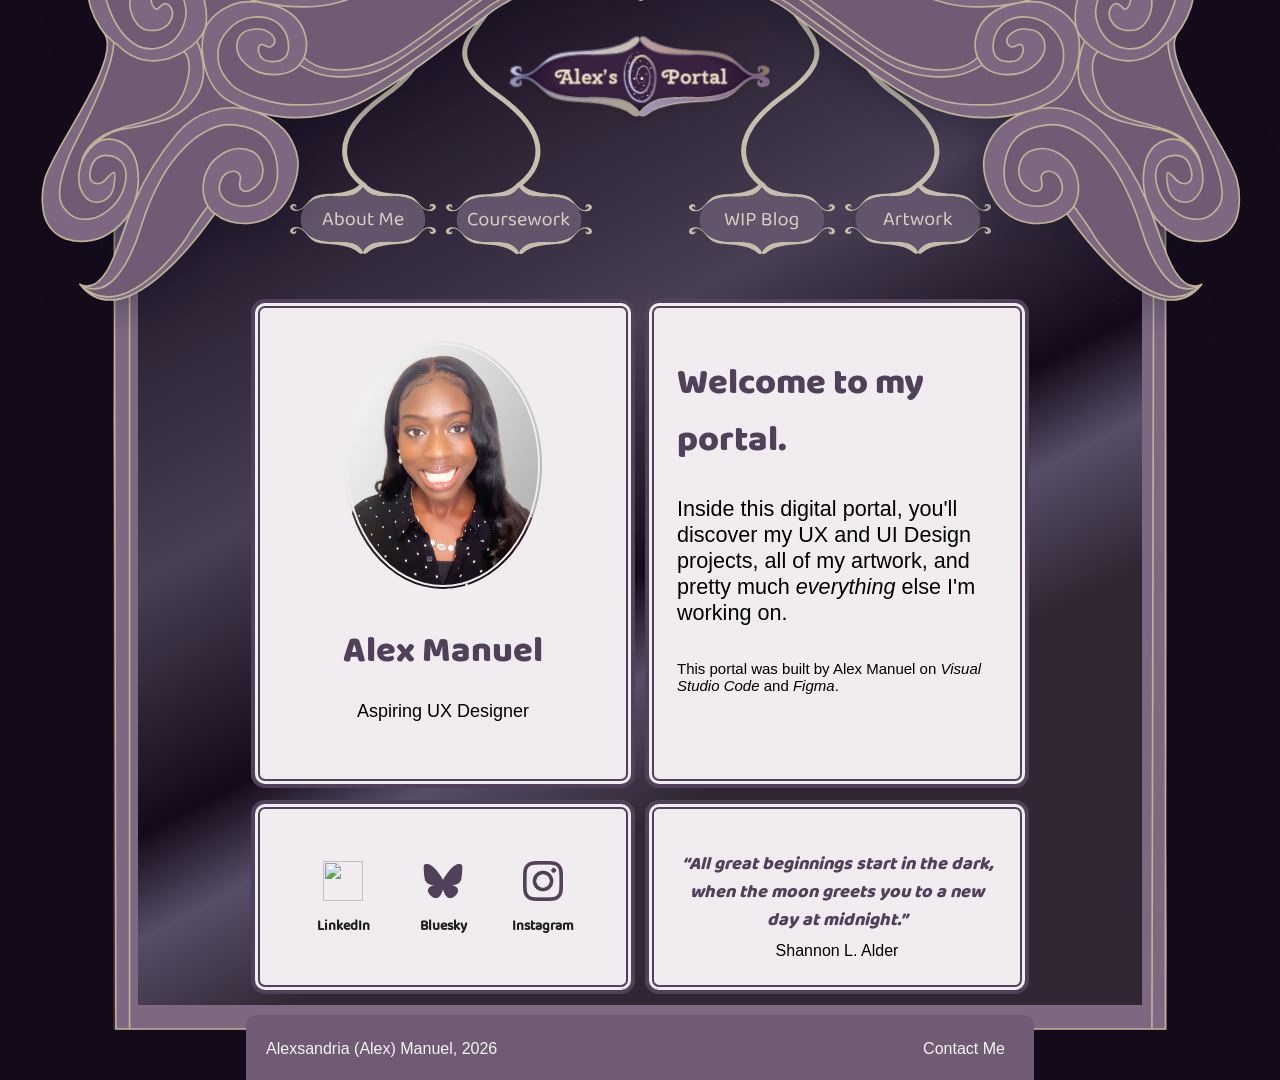
==== commit 3557f5c7: "Fix" ====
--- a/index.html
+++ b/index.html
@@ -246,7 +246,7 @@
 
 
 
-<svg id="navframe" class="navframe" style="margin-top:-40px;" width="1543" height="487" viewBox="0 0 1543 487" fill="none" xmlns="http://www.w3.org/2000/svg"> 
+<svg id="navframe" class="navframe" width="1543" height="487" viewBox="0 0 1543 487" fill="none" xmlns="http://www.w3.org/2000/svg"> 
 <g filter="url(#filter0_d_264_105)">
 <path d="M1219.92 111.901C1207.91 120.679 1216.24 132.796 1224.1 127.815L1228.66 125.928C1236.06 123.559 1236.98 146.765 1216.78 146.705C1196.59 146.645 1195.91 132.314 1197.84 121.344C1199.77 110.374 1209.66 89.6592 1240.99 93.162C1266.89 96.057 1280.4 120.037 1281.74 131.923C1283.08 143.81 1282.93 156.973 1266.2 174.24C1254.22 186.604 1212.42 198.878 1189.1 198.809C1165.79 198.739 1148.07 198.628 1126.34 190.881C1095.66 179.94 1048.08 145.877 1048.08 145.877C1048.08 145.877 991.955 106.847 964.15 85.982C936.346 65.1169 897.783 46.4528 854.798 49.0255C820.891 51.0549 772.608 72.5188 772.608 72.5188C772.608 72.5188 817.452 54.3524 850.544 55.1589C863.904 55.4845 908.6 55.1589 948.642 83.6401C988.683 112.121 1075.27 184.813 1127.96 203.568C1166.42 217.258 1205.08 216.188 1236.66 207.215C1238.93 206.572 1241.15 205.888 1243.34 205.167C1252.45 202.162 1260.89 198.497 1268.45 194.355C1303.19 175.335 1308.17 118.558 1293.61 99.2306C1279.04 79.9029 1257.99 74.9639 1248.9 74.659C1244.66 74.185 1236.78 74.2389 1227.7 75.7835C1208.51 79.045 1183.98 88.9529 1177.1 114.571C1174.22 125.311 1174.95 133.882 1178.62 141.676C1180.05 144.715 1181.93 147.637 1184.22 150.522C1192.38 160.809 1209.05 162.305 1214.02 162.376C1242.97 162.792 1264.74 140.348 1258.28 120.45C1255.06 110.548 1245.62 108.382 1241.06 107.872C1241.06 107.872 1229.53 104.879 1219.92 111.901Z" fill="#7D6781"/>
 <path fill-rule="evenodd" clip-rule="evenodd" d="M772.608 48.2173V72.5188C788.419 61.2475 805.124 53.4129 821.746 48.2173H772.608ZM935.552 48.2016C938.01 49.084 940.267 50.002 942.304 50.9394C957.836 58.0892 982.546 76.5655 1007.71 95.3798C1030.81 112.651 1054.29 130.207 1071.4 139.548C1107.14 159.063 1139.58 159.59 1160.1 152.734C1170.77 149.169 1178.2 142.085 1178.62 141.676C1174.95 133.882 1174.22 125.311 1177.1 114.571C1183.56 90.5301 1205.56 80.3246 1224.1 76.4636C1160.61 87.9097 1125.51 76.289 1075.98 48.2016H935.552Z" fill="#715B74"/>
--- a/mainstyle.css
+++ b/mainstyle.css
@@ -22,6 +22,7 @@
 right:0;
 pointer-events: none;
 margin: auto;
+
 content-visibility:auto;
 position: relative;
 width: auto;
@@ -145,11 +146,11 @@
 #banner{
     position:absolute;
     display: block;
-    width:40%;
+    width:auto;
     min-width:150px;
     left:0;
     right:0;
-    height:150px;
+    height:100px;
     top:30px;
     margin: auto;
     z-index:8;
@@ -169,6 +170,7 @@
     top:0;
     gap:10px;
     transition:1s;
+    justify-content: space-around;
 }
 
 
@@ -187,7 +189,6 @@
 #navframe{ 
 
 z-index:10;
-top: -19px;
 left:0;
 right:0;
 margin-top:0px;
@@ -199,23 +200,47 @@
 width:100%;
 pointer-events: none;
 transition: 1s;
-
-
-}
-
-@media screen and (max-width:720px) {
+top:-50px;
+
+}
+
+
+@media screen and (max-width:1600px) {
 #navframe{
-top:20px;
-
-
-}
-}
-@media screen and (max-width:720px) {
-#navbar{
-width:70%;
-
-}
-}
+top:-60px;
+
+
+}
+}
+@media screen and (max-width:1100px) {
+#navframe{
+top:-35px;
+
+
+}
+}
+@media screen and (max-width:788px) {
+#navframe{
+top:-25px;
+
+
+}
+}
+@media screen and (max-width:650px) {
+#navframe{
+top:-20px;
+
+
+}
+}
+@media screen and (max-width:500px) {
+#navframe{
+top:-15px;
+
+
+}
+}
+
 
 #footer{
 background-color:#715B74;
@@ -223,7 +248,6 @@
 position:relative;
 padding-top:25px;
 padding-bottom:30px;
-
 display: flex;
 margin-top: 25px;
 margin: auto;
@@ -231,7 +255,8 @@
 right:0;
 bottom:0;
 height:10px;
-width: auto;
+width: 85%;
+min-width:100px;
 max-width:788px;
 font-size:medium;
 justify-content: space-between;
@@ -269,21 +294,14 @@
 @media screen and (max-width:1100px) {
 #ovalbg{
 box-sizing: border-box;
-width:80%;
+width:87%;
   
 }
 }
 
 
 
-@media screen and (max-width:743px) {
-#pagesection1, #pagesection2{
-gap:0;
-margin: -5px;
-justify-self: center;
-margin-left:5px;
-}
-}
+
 
 
 
@@ -299,26 +317,41 @@
 }
 
 .navbutton:hover{
-    margin-top:-25px;
+    margin-top:-8px;
     filter:contrast(100%);
 }
 
 @media screen and (max-width:800px){
 .navbutton{
-    width:80%;
+    width:100px;
    margin-top: 5px;
+
 }}
+@media screen and (max-width:600px){
+.navbutton{
+    width:70px;
+   margin-top: -60px;
+
+}}
+
+
 
 @media screen and (max-width:800px) {
 #banner{ 
-top:-15px;
-
-}
-}
-
+top:5px;
+width:38%;
+}
+}
+@media screen and (max-width:720px) {
+#banner{ 
+top:0;
+width:38%;
+}
+}
 @media screen and (max-width:550px) {
 #banner{
-top:-25px;
+top:-13px;
+width:35%;
 
 }
 }
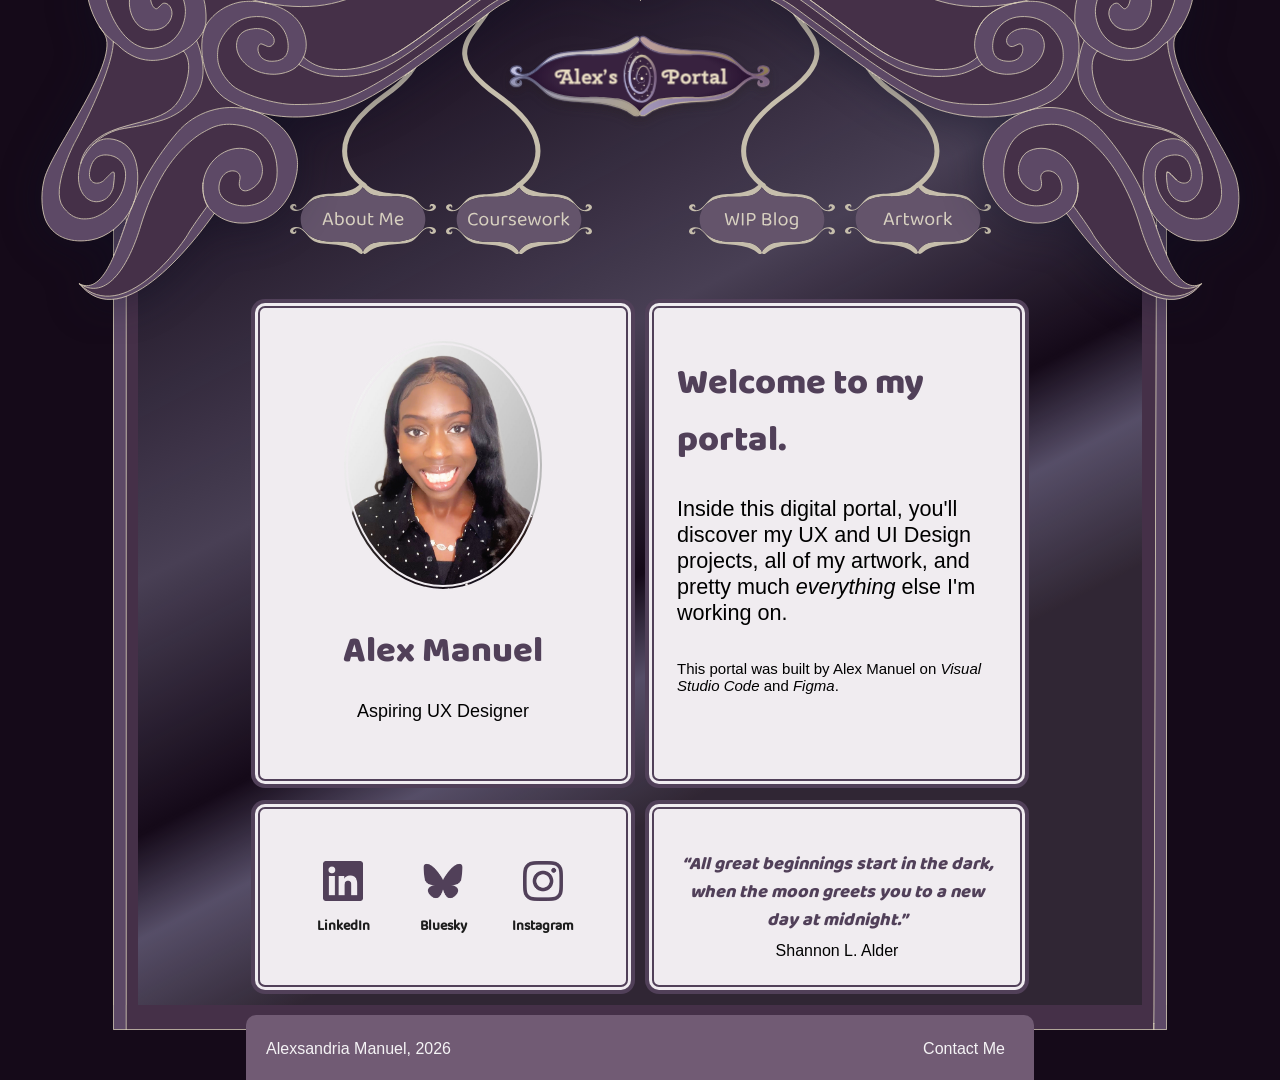
==== commit d837e5c7: "Update" ====
--- a/index.html
+++ b/index.html
@@ -103,6 +103,10 @@
 }
 }
 
+#banner{
+     pointer-events: none;
+    
+}
 
 </style>
 </head>
@@ -248,42 +252,42 @@
 
 <svg id="navframe" class="navframe" width="1543" height="487" viewBox="0 0 1543 487" fill="none" xmlns="http://www.w3.org/2000/svg"> 
 <g filter="url(#filter0_d_264_105)">
-<path d="M1219.92 111.901C1207.91 120.679 1216.24 132.796 1224.1 127.815L1228.66 125.928C1236.06 123.559 1236.98 146.765 1216.78 146.705C1196.59 146.645 1195.91 132.314 1197.84 121.344C1199.77 110.374 1209.66 89.6592 1240.99 93.162C1266.89 96.057 1280.4 120.037 1281.74 131.923C1283.08 143.81 1282.93 156.973 1266.2 174.24C1254.22 186.604 1212.42 198.878 1189.1 198.809C1165.79 198.739 1148.07 198.628 1126.34 190.881C1095.66 179.94 1048.08 145.877 1048.08 145.877C1048.08 145.877 991.955 106.847 964.15 85.982C936.346 65.1169 897.783 46.4528 854.798 49.0255C820.891 51.0549 772.608 72.5188 772.608 72.5188C772.608 72.5188 817.452 54.3524 850.544 55.1589C863.904 55.4845 908.6 55.1589 948.642 83.6401C988.683 112.121 1075.27 184.813 1127.96 203.568C1166.42 217.258 1205.08 216.188 1236.66 207.215C1238.93 206.572 1241.15 205.888 1243.34 205.167C1252.45 202.162 1260.89 198.497 1268.45 194.355C1303.19 175.335 1308.17 118.558 1293.61 99.2306C1279.04 79.9029 1257.99 74.9639 1248.9 74.659C1244.66 74.185 1236.78 74.2389 1227.7 75.7835C1208.51 79.045 1183.98 88.9529 1177.1 114.571C1174.22 125.311 1174.95 133.882 1178.62 141.676C1180.05 144.715 1181.93 147.637 1184.22 150.522C1192.38 160.809 1209.05 162.305 1214.02 162.376C1242.97 162.792 1264.74 140.348 1258.28 120.45C1255.06 110.548 1245.62 108.382 1241.06 107.872C1241.06 107.872 1229.53 104.879 1219.92 111.901Z" fill="#7D6781"/>
-<path fill-rule="evenodd" clip-rule="evenodd" d="M772.608 48.2173V72.5188C788.419 61.2475 805.124 53.4129 821.746 48.2173H772.608ZM935.552 48.2016C938.01 49.084 940.267 50.002 942.304 50.9394C957.836 58.0892 982.546 76.5655 1007.71 95.3798C1030.81 112.651 1054.29 130.207 1071.4 139.548C1107.14 159.063 1139.58 159.59 1160.1 152.734C1170.77 149.169 1178.2 142.085 1178.62 141.676C1174.95 133.882 1174.22 125.311 1177.1 114.571C1183.56 90.5301 1205.56 80.3246 1224.1 76.4636C1160.61 87.9097 1125.51 76.289 1075.98 48.2016H935.552Z" fill="#715B74"/>
-<path fill-rule="evenodd" clip-rule="evenodd" d="M1323.4 134.274C1325.51 135.52 1327.59 136.641 1329.58 137.645C1338.24 142.026 1346.31 144.173 1350.84 144.679C1360.19 146.657 1381.66 147.476 1401.44 128.075C1402.45 127.082 1405.44 124.486 1407.94 123.113C1407.94 158.556 1454.7 245.127 1454.7 245.127C1454.7 245.127 1484.11 301.027 1468.64 322.066C1457.35 337.427 1446.4 337.419 1436.18 336.234C1425.97 335.049 1403.26 322.865 1395.83 299.419C1386.84 271.051 1402.29 262.056 1411.11 260.282C1419.93 258.508 1432.07 259.087 1436.02 277.379C1439.97 295.67 1425.46 296.815 1418.29 289.431C1416.96 288.061 1415.82 286.873 1414.85 285.849C1410.55 281.349 1409.27 280.004 1407.46 280.299C1405.25 280.66 1408.17 299.45 1408.17 299.45C1409.48 303.579 1413.12 312.124 1422.04 315.014C1439.96 320.821 1454.56 301.056 1448.62 274.845C1448.35 273.654 1447.84 271.723 1447.04 269.389C1447.04 269.389 1446.09 249.859 1418.29 234.485C1407.87 228.723 1394.87 225.28 1381.87 221.839C1360.2 216.098 1338.54 210.362 1328.92 193.873C1321.87 182.973 1309.14 148.62 1323.4 134.274Z" fill="#715B74"/>
-<path d="M1407.46 280.299C1405.25 280.66 1408.17 299.45 1408.17 299.45C1409.48 303.579 1413.12 312.124 1422.04 315.014C1439.96 320.821 1454.56 301.056 1448.62 274.845C1448.35 273.654 1447.84 271.723 1447.04 269.389C1444.83 262.898 1438.36 253.034 1432.93 247.883C1424.81 240.205 1415.47 238.184 1403.73 241.847C1374.06 251.109 1375.63 293.301 1382.72 315.664C1383.9 318.431 1385.06 321.256 1386.19 324.14C1395.69 342.985 1415.63 358.905 1434.66 362.123C1456.47 365.815 1477.87 360.858 1488.46 340.498C1493.76 330.317 1496.41 308.923 1491.11 288.645C1481.27 251 1397.73 144.838 1418.95 113.189L1422.78 107.668C1420.52 110.594 1416.95 114.678 1416.95 114.678C1416.95 114.678 1408.44 122.838 1407.94 123.113C1407.94 158.556 1454.7 245.127 1454.7 245.127C1454.7 245.127 1484.11 301.027 1468.64 322.066C1457.35 337.427 1446.4 337.419 1436.18 336.234C1425.97 335.049 1403.26 322.865 1395.83 299.419C1386.84 271.051 1402.29 262.056 1411.11 260.282C1419.93 258.508 1432.07 259.087 1436.02 277.379C1439.97 295.67 1425.46 296.815 1418.29 289.431C1411.11 282.047 1409.68 279.937 1407.46 280.299Z" fill="#7D6781"/>
-<path fill-rule="evenodd" clip-rule="evenodd" d="M1280.39 48.2016H1293.36C1290.57 49.662 1287.78 51.15 1284.99 52.6344C1275.24 57.8329 1265.56 62.9909 1256.1 66.7623C1255.19 67.1248 1254.31 67.4759 1253.46 67.8166L1253.39 67.846L1253.37 67.8543C1245.19 71.1384 1239.41 73.4592 1227.7 75.7835C1226.51 75.9843 1225.31 76.2103 1224.1 76.4636C1160.61 87.9097 1125.51 76.289 1075.98 48.2016H1091.29C1134.66 70.5598 1169.67 76.3012 1227.63 65.8511C1243.23 63.0388 1250.14 61.1043 1260.73 56.8848C1267.41 54.2248 1273.95 51.2161 1280.39 48.2016Z" fill="#7D6781"/>
-<path d="M1339.98 98.3056C1331.38 84.0602 1344.81 70.8799 1350.75 79.234L1354.61 82.8125C1361.15 87.7384 1371.61 58.5829 1351.06 53.4012C1330.52 48.2196 1323.95 66.1979 1321.42 80.5964C1318.88 94.9949 1326.53 127.389 1359.81 131.109C1387.31 134.183 1404.76 103.742 1411 89.0338C1415.78 77.7554 1420.4 65.1913 1417.5 48.2016H1378.89C1389.89 62.0991 1392.1 82.0493 1382.46 97.4607C1375.13 109.167 1364.65 109.453 1359.81 108.911C1359.81 108.911 1346.86 109.702 1339.98 98.3056Z" fill="#715B74"/>
-<path d="M1311.42 48.2016C1303.47 57.4482 1298.25 68.5323 1296.68 83.7766C1294.57 104.314 1297.92 111 1307.51 121.711C1312.11 126.849 1317.84 130.993 1323.4 134.274C1325.51 135.52 1327.59 136.641 1329.58 137.645C1338.24 142.026 1346.31 144.173 1350.84 144.679C1360.19 146.657 1381.66 147.476 1401.44 128.075C1402.45 127.082 1405.44 124.486 1407.94 123.113C1408.44 122.838 1416.95 114.678 1416.95 114.678C1416.95 114.678 1420.52 110.594 1422.78 107.668L1424.45 105.25C1436.67 85.6794 1441.27 66.2882 1439.15 48.2016H1417.5C1420.4 65.1913 1415.78 77.7554 1411 89.0338C1404.76 103.742 1387.31 134.183 1359.81 131.109C1326.53 127.389 1318.88 94.9949 1321.42 80.5964C1323.95 66.1979 1330.52 48.2196 1351.06 53.4012C1371.61 58.5829 1361.15 87.7384 1354.61 82.8125L1350.75 79.234C1344.81 70.8799 1331.38 84.0602 1339.98 98.3056C1346.86 109.702 1359.81 108.911 1359.81 108.911C1364.65 109.453 1375.13 109.167 1382.46 97.4607C1392.1 82.0493 1389.89 62.0991 1378.89 48.2016H1311.42Z" fill="#7D6781"/>
-<path d="M1227.63 65.8511C1243.23 63.0388 1250.14 61.1043 1260.73 56.8848C1267.41 54.2248 1273.95 51.2161 1280.39 48.2016H1091.29C1134.66 70.5598 1169.67 76.3012 1227.63 65.8511Z" fill="#715B74"/>
-<path d="M1184.22 150.522C1181.93 147.637 1180.05 144.715 1178.62 141.676C1178.2 142.085 1170.77 149.169 1160.1 152.734C1139.58 159.59 1107.14 159.063 1071.4 139.548C1054.29 130.207 1030.81 112.651 1007.71 95.3798C982.546 76.5655 957.836 58.0892 942.304 50.9394C940.267 50.002 938.01 49.084 935.552 48.2016H917.101C926.678 50.6578 935.43 54.035 942.966 58.3231C961.039 68.6083 977.839 81.6865 999.237 97.353C1027.22 117.839 1053.57 140.602 1080.69 153.788C1107.81 166.974 1142.89 167.501 1163.42 160.645C1174.4 156.974 1184.22 150.522 1184.22 150.522Z" fill="#7D6781"/>
-<path d="M1224.1 127.815C1216.24 132.796 1207.91 120.679 1219.92 111.901C1229.53 104.879 1241.06 107.872 1241.06 107.872C1245.62 108.382 1255.06 110.548 1258.28 120.45C1264.74 140.348 1242.97 162.792 1214.02 162.376C1209.05 162.305 1192.38 160.809 1184.22 150.522C1184.22 150.522 1174.4 156.974 1163.42 160.645C1142.89 167.501 1107.81 166.974 1080.69 153.788C1053.57 140.602 1027.22 117.839 999.237 97.353C977.839 81.6865 961.039 68.6083 942.966 58.3231C935.43 54.035 926.678 50.6578 917.101 48.2016L831.097 48.2173C809.947 52.9115 789.565 60.9898 772.608 72.5188C772.608 72.5188 820.891 51.0549 854.798 49.0255C897.783 46.4528 936.346 65.1169 964.15 85.982C991.955 106.847 1048.08 145.877 1048.08 145.877C1048.08 145.877 1095.66 179.94 1126.34 190.881C1148.07 198.628 1165.79 198.739 1189.1 198.809C1212.42 198.878 1254.22 186.604 1266.2 174.24C1282.93 156.973 1283.08 143.81 1281.74 131.923C1280.4 120.037 1266.89 96.057 1240.99 93.162C1209.66 89.6592 1199.77 110.374 1197.84 121.344C1195.91 132.314 1196.59 146.645 1216.78 146.705C1236.98 146.765 1236.06 123.559 1228.66 125.928L1224.1 127.815Z" fill="#715B74"/>
-<path d="M772.608 72.5188C789.565 60.9898 809.947 52.9115 831.097 48.2173H821.746C805.124 53.4129 788.419 61.2475 772.608 72.5188Z" fill="#7D6781"/>
-<path d="M1255.43 289.338C1258.74 303.051 1248.81 307.798 1236.24 296.722C1226.17 287.861 1228.29 275.097 1228.29 275.097C1228.29 275.097 1229.67 259.777 1241.53 254.528C1265.36 243.979 1296.28 262.841 1299.79 293.557C1300.28 297.878 1300.68 310.692 1294.4 320.984C1294.4 320.984 1312.76 345.773 1318.33 355.794C1323.89 365.815 1395.83 467.609 1448.62 415.143C1411.11 438.716 1385.5 380.305 1375.26 346.3C1367.42 320.251 1359.86 304.285 1350.1 286.701C1333.1 256.083 1310.38 238.177 1299.79 232.375C1289.2 226.574 1277.28 218.617 1250.14 224.946C1223 231.275 1210.42 252.418 1210.42 280.372C1210.42 314.193 1236.24 320.984 1250.14 320.984C1264.04 320.984 1284.56 313.6 1279.93 293.557C1275.29 273.515 1252.12 275.625 1255.43 289.338Z" fill="#715B74"/>
-<path d="M1236.24 296.722C1248.81 307.798 1258.74 303.051 1255.43 289.338C1252.12 275.625 1275.29 273.515 1279.93 293.557C1284.56 313.6 1264.04 320.984 1250.14 320.984C1236.24 320.984 1210.42 314.193 1210.42 280.372C1210.42 252.418 1223 231.275 1250.14 224.946C1277.28 218.617 1289.2 226.574 1299.79 232.375C1310.38 238.177 1333.1 256.083 1350.1 286.701C1359.86 304.285 1367.42 320.251 1375.26 346.3C1385.5 380.305 1411.11 438.716 1448.62 415.143C1416.95 430.691 1400.99 361.734 1386.19 324.14C1384.8 321.367 1383.63 318.532 1382.72 315.664C1366 276.51 1344.97 249.058 1330.68 232.375C1309.73 207.917 1275.86 196.604 1243.34 205.167C1241.15 205.888 1238.93 206.572 1236.66 207.215C1227.31 210.498 1218.15 215.49 1209.53 222.354C1189.07 238.658 1185.04 263.318 1185.92 272.988C1185.92 287.228 1197.18 337.862 1245.5 341.554C1262.95 342.886 1275.24 338.71 1286.11 329.95C1287.15 329.113 1288.18 328.233 1289.2 327.313C1291.2 325.5 1292.84 323.469 1294.19 321.321C1294.26 321.209 1294.33 321.096 1294.4 320.984C1300.68 310.692 1300.28 297.878 1299.79 293.557C1296.28 262.841 1265.36 243.979 1241.53 254.528C1229.67 259.777 1228.29 275.097 1228.29 275.097C1228.29 275.097 1226.17 287.861 1236.24 296.722Z" fill="#7D6781"/>
-<path d="M1289.2 327.313C1288.18 328.233 1287.15 329.113 1286.11 329.95C1304.42 355.794 1395.83 480.847 1448.62 415.143C1395.83 467.609 1323.89 365.815 1318.33 355.794C1312.76 345.773 1294.4 320.984 1294.4 320.984C1294.33 321.096 1294.26 321.209 1294.19 321.321C1292.84 323.469 1291.2 325.5 1289.2 327.313Z" fill="#7D6781"/>
-<path d="M325.076 111.901C337.085 120.679 328.756 132.796 320.903 127.815L316.335 125.928C308.942 123.559 308.016 146.765 328.215 146.705C348.415 146.645 349.089 132.314 347.157 121.344C345.225 110.374 335.343 89.6592 304.008 93.162C278.11 96.057 264.597 120.037 263.259 131.923C261.921 143.81 262.071 156.973 278.802 174.24C290.781 186.604 332.579 198.878 355.897 198.809C379.215 198.739 396.931 198.628 418.657 190.881C449.338 179.94 496.923 145.877 496.923 145.877C496.923 145.877 553.045 106.847 580.85 85.982C608.654 65.1169 647.217 46.4528 690.202 49.0255C724.109 51.0549 772.393 72.5188 772.393 72.5188C772.393 72.5188 727.548 54.3524 694.456 55.1589C681.096 55.4845 636.4 55.1589 596.358 83.6401C556.317 112.121 469.734 184.813 417.043 203.568C378.583 217.258 339.924 216.188 308.337 207.215C306.074 206.572 303.846 205.888 301.658 205.167C292.548 202.162 284.113 198.497 276.547 194.355C241.806 175.335 236.827 118.558 251.391 99.2306C265.955 79.9029 287.014 74.9639 296.095 74.659C300.335 74.185 308.22 74.2389 317.304 75.7835C318.428 75.9746 319.571 76.1886 320.727 76.4271C320.785 76.4392 320.844 76.4514 320.903 76.4636C339.441 80.3246 361.444 90.5301 367.899 114.571C370.783 125.311 370.052 133.882 366.378 141.676C364.945 144.715 363.065 147.637 360.778 150.522C352.624 160.809 335.946 162.305 330.975 162.376C302.03 162.792 280.259 140.348 286.72 120.45C289.936 110.548 299.377 108.382 303.937 107.872C303.937 107.872 315.468 104.879 325.076 111.901Z" fill="#7D6781"/>
-<path fill-rule="evenodd" clip-rule="evenodd" d="M772.393 48.2173V72.5188C756.581 61.2475 739.876 53.4129 723.254 48.2173H772.393ZM609.448 48.2016C606.99 49.084 604.733 50.002 602.696 50.9394C587.164 58.0892 562.454 76.5655 537.292 95.3798C514.194 112.651 490.714 130.207 473.604 139.548C437.856 159.063 405.417 159.59 384.895 152.734C374.227 149.169 366.801 142.085 366.378 141.676C370.052 133.882 370.783 125.311 367.899 114.571C361.444 90.5301 339.441 80.3246 320.903 76.4636C384.389 87.9097 419.487 76.289 469.018 48.2016H609.448Z" fill="#715B74"/>
-<path d="M137.536 280.299C139.753 280.66 136.828 299.45 136.828 299.45C135.52 303.579 131.881 312.124 122.962 315.014C105.041 320.821 90.4399 301.056 96.3798 274.845C96.6496 273.654 97.161 271.723 97.9561 269.389C100.167 262.898 106.641 253.034 112.07 247.883C120.192 240.205 129.534 238.184 141.269 241.847C170.944 251.109 169.367 293.301 162.281 315.664C161.1 318.431 159.94 321.256 158.805 324.14C149.309 342.985 129.366 358.905 110.345 362.123C88.5258 365.815 67.1301 360.858 56.5383 340.498C51.2413 330.317 48.587 308.923 53.89 288.645C63.7341 251 147.269 144.838 126.052 113.189L122.224 107.668C124.482 110.594 128.053 114.678 128.053 114.678C128.053 114.678 136.559 122.838 137.06 123.113C137.06 158.556 90.3014 245.127 90.3014 245.127C90.3014 245.127 60.8901 301.027 76.3586 322.066C87.6531 337.427 98.5975 337.419 108.816 336.234C119.035 335.049 141.739 322.865 149.169 299.419C158.157 271.051 142.708 262.056 133.889 260.282C125.07 258.508 112.931 259.087 108.978 277.379C105.026 295.67 119.536 296.815 126.712 289.431C128.043 288.062 129.177 286.874 130.154 285.849C134.446 281.349 135.729 280.004 137.536 280.299Z" fill="#7D6781"/>
-<path fill-rule="evenodd" clip-rule="evenodd" d="M317.304 75.7835C318.428 75.9746 319.571 76.1886 320.727 76.4271L320.903 76.4636C384.389 87.9097 419.487 76.289 469.018 48.2016H453.714C410.344 70.5598 375.332 76.3012 317.37 65.8511C301.772 63.0388 294.862 61.1043 284.27 56.8848C277.592 54.2248 271.054 51.2161 264.609 48.2016H251.635C253.26 49.0678 255.159 50.1812 257.363 51.4737C268.387 57.9377 287.05 68.8804 317.304 75.7835Z" fill="#7D6781"/>
-<path d="M205.019 98.3056C213.621 84.0602 200.189 70.8799 194.253 79.234L190.386 82.8125C183.847 87.7384 173.389 58.5829 193.937 53.4012C214.484 48.2196 221.046 66.1979 223.581 80.5964C226.117 94.9949 218.467 127.389 185.194 131.109C157.694 134.183 140.235 103.742 134.002 89.0338C129.222 77.7554 124.596 65.1913 127.497 48.2016H166.108C155.114 62.0991 152.896 82.0493 162.543 97.4607C169.871 109.167 180.352 109.453 185.194 108.911C185.194 108.911 198.137 109.702 205.019 98.3056Z" fill="#715B74"/>
-<path d="M233.578 48.2016C241.531 57.4482 246.751 68.5323 248.317 83.7766C250.426 104.314 247.076 111 237.49 121.711C232.891 126.849 227.155 130.993 221.6 134.274C219.49 135.52 217.407 136.641 215.421 137.645C206.758 142.026 198.691 144.173 194.158 144.679C184.806 146.657 163.336 147.476 143.564 128.075C142.553 127.082 139.561 124.486 137.06 123.113C136.559 122.838 128.053 114.678 128.053 114.678C128.053 114.678 124.482 110.594 122.224 107.668L120.548 105.25C108.329 85.6794 103.734 66.2882 105.847 48.2016H127.497C124.596 65.1913 129.222 77.7554 134.002 89.0338C140.235 103.742 157.694 134.183 185.194 131.109C218.467 127.389 226.117 94.9949 223.581 80.5964C221.046 66.1979 214.484 48.2196 193.937 53.4012C173.389 58.5829 183.847 87.7384 190.386 82.8125L194.253 79.234C200.189 70.8799 213.621 84.0602 205.019 98.3056C198.137 109.702 185.194 108.911 185.194 108.911C180.352 109.453 169.871 109.167 162.543 97.4607C152.896 82.0493 155.114 62.0991 166.108 48.2016H233.578Z" fill="#7D6781"/>
-<path d="M317.37 65.8511C301.772 63.0388 294.862 61.1043 284.27 56.8848C277.592 54.2248 271.054 51.2161 264.609 48.2016H453.714C410.344 70.5598 375.332 76.3012 317.37 65.8511Z" fill="#715B74"/>
-<path d="M360.778 150.522C363.065 147.637 364.945 144.715 366.378 141.676C366.801 142.085 374.227 149.169 384.895 152.734C405.417 159.59 437.856 159.063 473.604 139.548C490.714 130.207 514.194 112.651 537.292 95.3798C562.454 76.5655 587.164 58.0892 602.696 50.9394C604.733 50.002 606.99 49.084 609.448 48.2016H627.899C618.322 50.6578 609.57 54.035 602.034 58.3231C583.961 68.6083 567.161 81.6865 545.763 97.353C517.783 117.839 491.432 140.602 464.313 153.788C437.194 166.974 402.107 167.501 381.585 160.645C370.598 156.974 360.778 150.522 360.778 150.522Z" fill="#7D6781"/>
-<path d="M320.903 127.815C328.756 132.796 337.085 120.679 325.076 111.901C315.468 104.879 303.937 107.872 303.937 107.872C299.377 108.382 289.936 110.548 286.72 120.45C280.259 140.348 302.03 162.792 330.975 162.376C335.946 162.305 352.624 160.809 360.778 150.522C360.778 150.522 370.598 156.974 381.585 160.645C402.107 167.501 437.194 166.974 464.313 153.788C491.432 140.602 517.783 117.839 545.763 97.353C567.161 81.6865 583.961 68.6083 602.034 58.3231C609.57 54.035 618.322 50.6578 627.899 48.2016L713.903 48.2173C735.053 52.9115 755.435 60.9898 772.393 72.5188C772.393 72.5188 724.109 51.0549 690.202 49.0255C647.217 46.4528 608.654 65.1169 580.85 85.982C553.045 106.847 496.923 145.877 496.923 145.877C496.923 145.877 449.338 179.94 418.657 190.881C396.931 198.628 379.215 198.739 355.897 198.809C332.579 198.878 290.781 186.604 278.802 174.24C262.071 156.973 261.921 143.81 263.259 131.923C264.597 120.037 278.11 96.057 304.008 93.162C335.343 89.6592 345.225 110.374 347.157 121.344C349.089 132.314 348.415 146.645 328.215 146.705C308.016 146.765 308.942 123.559 316.335 125.928L320.903 127.815Z" fill="#715B74"/>
-<path d="M772.393 72.5188C755.435 60.9898 735.053 52.9115 713.903 48.2173H723.254C739.876 53.4129 756.581 61.2475 772.393 72.5188Z" fill="#7D6781"/>
-<path d="M289.565 289.338C286.255 303.051 296.185 307.798 308.764 296.722C318.826 287.861 316.708 275.097 316.708 275.097C316.708 275.097 315.328 259.777 303.467 254.528C279.635 243.979 248.716 262.841 245.211 293.557C244.718 297.878 244.322 310.692 250.599 320.984C250.599 320.984 232.236 345.773 226.675 355.794C221.113 365.815 149.169 467.609 96.3798 415.143C133.889 438.716 159.504 380.305 169.742 346.3C177.585 320.251 185.135 304.285 194.898 286.701C211.897 256.083 234.619 238.177 245.211 232.375C255.803 226.574 267.719 218.617 294.862 224.946C322.004 231.275 334.582 252.418 334.582 280.372C334.582 314.193 308.764 320.984 294.862 320.984C280.959 320.984 260.437 313.6 265.071 293.557C269.705 273.515 292.876 275.625 289.565 289.338Z" fill="#715B74"/>
-<path d="M308.764 296.722C296.185 307.798 286.255 303.051 289.565 289.338C292.876 275.625 269.705 273.515 265.071 293.557C260.437 313.6 280.959 320.984 294.862 320.984C308.764 320.984 334.582 314.193 334.582 280.372C334.582 252.418 322.004 231.275 294.862 224.946C267.719 218.617 255.803 226.574 245.211 232.375C234.619 238.177 211.897 256.083 194.898 286.701C185.135 304.285 177.585 320.251 169.742 346.3C159.504 380.305 133.889 438.716 96.3798 415.143C128.053 430.691 144.012 361.734 158.805 324.14C160.202 321.367 161.373 318.532 162.281 315.664C179.004 276.51 200.026 249.058 214.318 232.375C235.272 207.917 269.137 196.604 301.658 205.167C303.846 205.888 306.074 206.572 308.337 207.215C317.691 210.498 326.85 215.49 335.466 222.354C355.93 238.658 359.959 263.318 359.076 272.988C359.076 287.228 347.822 337.862 299.496 341.554C282.052 342.886 269.758 338.71 258.885 329.95C257.846 329.113 256.819 328.233 255.803 327.313C253.8 325.5 252.155 323.469 250.807 321.321C250.737 321.209 250.668 321.096 250.599 320.984C244.322 310.692 244.718 297.878 245.211 293.557C248.716 262.841 279.635 243.979 303.467 254.528C315.328 259.777 316.708 275.097 316.708 275.097C316.708 275.097 318.826 287.861 308.764 296.722Z" fill="#7D6781"/>
-<path d="M255.803 327.313C256.819 328.233 257.846 329.113 258.885 329.95C240.577 355.794 149.169 480.847 96.3798 415.143C149.169 467.609 221.113 365.815 226.675 355.794C232.236 345.773 250.599 320.984 250.599 320.984C250.668 321.096 250.737 321.209 250.807 321.321C252.155 323.469 253.8 325.5 255.803 327.313Z" fill="#7D6781"/>
-<path fill-rule="evenodd" clip-rule="evenodd" d="M215.421 137.645C217.407 136.641 219.49 135.52 221.6 134.274C235.862 148.62 223.128 182.973 216.082 193.873C206.461 210.362 184.803 216.098 163.125 221.839C150.132 225.28 137.131 228.724 126.711 234.485C98.9067 249.859 97.9561 269.389 97.9561 269.389C97.161 271.723 96.6496 273.654 96.3798 274.845C90.4399 301.056 105.041 320.821 122.962 315.014C131.881 312.124 135.52 303.579 136.828 299.45C136.828 299.45 139.753 280.66 137.536 280.299C135.729 280.004 134.446 281.349 130.154 285.849C129.177 286.874 128.043 288.062 126.712 289.431C119.536 296.815 105.026 295.67 108.978 277.379C112.931 259.087 125.07 258.508 133.889 260.282C142.708 262.056 158.157 271.051 149.169 299.419C141.739 322.865 119.035 335.049 108.816 336.234C98.5975 337.419 87.6531 337.427 76.3586 322.066C60.8901 301.027 90.3014 245.127 90.3014 245.127C90.3014 245.127 137.06 158.556 137.06 123.113C139.561 124.486 142.553 127.082 143.564 128.075C163.336 147.476 184.806 146.657 194.158 144.679C198.691 144.173 206.758 142.026 215.421 137.645Z" fill="#715B74"/>
-<path d="M112.07 247.883C106.641 253.034 100.167 262.898 97.9561 269.389C97.9561 269.389 98.9067 249.859 126.711 234.485C137.131 228.724 150.132 225.28 163.125 221.839C184.803 216.098 206.461 210.362 216.082 193.873C223.128 182.973 235.862 148.62 221.6 134.274C227.155 130.993 232.891 126.849 237.49 121.711C237.49 121.711 254.201 157.739 238.813 184.111C232.603 194.752 219.393 211.371 192.251 218.755C176.229 223.114 166.666 224.9 159.068 226.174C157.989 226.355 156.95 226.525 155.937 226.692L155.919 226.695C151.99 227.339 148.464 227.918 144.587 228.776C132.67 231.414 118.777 239.758 112.07 247.883Z" fill="#7D6781"/>
-<path d="M1307.51 121.711C1312.11 126.849 1317.84 130.993 1323.4 134.274C1309.14 148.62 1321.87 182.973 1328.92 193.873C1338.54 210.362 1360.2 216.098 1381.87 221.839C1394.87 225.28 1407.87 228.723 1418.29 234.485C1446.09 249.859 1447.04 269.389 1447.04 269.389C1444.83 262.898 1438.36 253.034 1432.93 247.883C1426.22 239.758 1412.33 231.414 1400.41 228.776C1396.54 227.918 1393.01 227.34 1389.08 226.695C1380.93 225.358 1371.06 223.737 1352.75 218.755C1325.61 211.371 1312.4 194.752 1306.19 184.111C1290.8 157.739 1307.51 121.711 1307.51 121.711Z" fill="#7D6781"/>
-<path d="M276.547 194.355C284.113 198.497 292.548 202.162 301.658 205.167C269.137 196.604 235.272 207.917 214.318 232.375C200.026 249.058 179.004 276.51 162.281 315.664C169.367 293.301 170.944 251.109 141.269 241.847C129.534 238.184 120.192 240.205 112.07 247.883C118.777 239.758 132.67 231.414 144.587 228.776C148.464 227.918 151.99 227.339 155.919 226.695L155.937 226.692C156.95 226.525 157.989 226.355 159.068 226.174C166.666 224.9 176.229 223.114 192.251 218.755C219.393 211.371 232.603 194.752 238.813 184.111C254.201 157.739 237.49 121.711 237.49 121.711C247.076 111 250.426 104.314 248.317 83.7766C246.751 68.5323 241.531 57.4482 233.578 48.2016H251.635C253.26 49.0678 255.159 50.1812 257.363 51.4737C268.387 57.9377 287.05 68.8804 317.304 75.7835C308.22 74.2389 300.335 74.185 296.095 74.659C287.014 74.9639 265.955 79.9029 251.391 99.2306C236.827 118.558 241.806 175.335 276.547 194.355Z" fill="#715B74"/>
-<path d="M1243.34 205.167C1252.45 202.162 1260.89 198.497 1268.45 194.355C1303.19 175.335 1308.17 118.558 1293.61 99.2306C1279.04 79.9029 1257.99 74.9639 1248.9 74.659C1244.66 74.185 1236.78 74.2389 1227.7 75.7835C1239.41 73.4592 1245.19 71.1384 1253.37 67.8543L1253.39 67.846L1253.46 67.8166C1254.31 67.4759 1255.19 67.1248 1256.1 66.7623C1265.56 62.9909 1275.24 57.8329 1284.99 52.6344C1287.78 51.15 1290.57 49.662 1293.36 48.2016H1311.42C1303.47 57.4482 1298.25 68.5323 1296.68 83.7766C1294.57 104.314 1297.92 111 1307.51 121.711C1307.51 121.711 1290.8 157.739 1306.19 184.111C1312.4 194.752 1325.61 211.371 1352.75 218.755C1371.06 223.737 1380.93 225.358 1389.08 226.695C1393.01 227.34 1396.54 227.918 1400.41 228.776C1412.33 231.414 1426.22 239.758 1432.93 247.883C1424.81 240.205 1415.47 238.184 1403.73 241.847C1374.06 251.109 1375.63 293.301 1382.72 315.664C1366 276.51 1344.97 249.058 1330.68 232.375C1309.73 207.917 1275.86 196.604 1243.34 205.167Z" fill="#715B74"/>
-<path d="M772.608 72.5188C772.608 72.5188 820.891 51.0549 854.798 49.0255C897.783 46.4528 936.346 65.1169 964.15 85.982C991.955 106.847 1048.08 145.877 1048.08 145.877C1048.08 145.877 1095.66 179.94 1126.34 190.881C1148.07 198.628 1165.79 198.739 1189.1 198.809C1212.42 198.878 1254.22 186.604 1266.2 174.24C1282.93 156.973 1283.08 143.81 1281.74 131.923C1280.4 120.037 1266.89 96.057 1240.99 93.162C1209.66 89.6592 1199.77 110.374 1197.84 121.344C1195.91 132.314 1196.59 146.645 1216.78 146.705C1236.98 146.765 1236.06 123.559 1228.66 125.928L1224.1 127.815C1216.24 132.796 1207.91 120.679 1219.92 111.901C1229.53 104.879 1241.06 107.872 1241.06 107.872C1245.62 108.382 1255.06 110.548 1258.28 120.45C1264.74 140.348 1242.97 162.792 1214.02 162.376C1209.05 162.305 1192.38 160.809 1184.22 150.522M772.608 72.5188C772.608 72.5188 817.452 54.3524 850.544 55.1589C863.904 55.4845 908.6 55.1589 948.642 83.6401C988.683 112.121 1075.27 184.813 1127.96 203.568C1166.42 217.258 1205.08 216.188 1236.66 207.215M772.608 72.5188V48.2173H821.746M772.608 72.5188C788.419 61.2475 805.124 53.4129 821.746 48.2173M772.608 72.5188C789.565 60.9898 809.947 52.9115 831.097 48.2173M1236.66 207.215C1238.93 206.572 1241.15 205.888 1243.34 205.167M1236.66 207.215C1227.31 210.498 1218.15 215.49 1209.53 222.354C1189.07 238.658 1185.04 263.318 1185.92 272.988C1185.92 287.228 1197.18 337.862 1245.5 341.554C1262.95 342.886 1275.24 338.71 1286.11 329.95M1236.66 207.215C1238.88 206.437 1241.11 205.755 1243.34 205.167M1243.34 205.167C1252.45 202.162 1260.89 198.497 1268.45 194.355C1303.19 175.335 1308.17 118.558 1293.61 99.2306C1279.04 79.9029 1257.99 74.9639 1248.9 74.659C1244.66 74.185 1236.78 74.2389 1227.7 75.7835M1243.34 205.167C1275.86 196.604 1309.73 207.917 1330.68 232.375C1344.97 249.058 1366 276.51 1382.72 315.664M1227.7 75.7835C1208.51 79.045 1183.98 88.9529 1177.1 114.571M1227.7 75.7835C1239.41 73.4592 1245.19 71.1384 1253.37 67.8543L1253.39 67.846M1227.7 75.7835C1226.51 75.9843 1225.31 76.2103 1224.1 76.4636M1227.7 75.7835C1226.55 76.0099 1225.36 76.2363 1224.1 76.4636M1177.1 114.571C1174.22 125.311 1174.95 133.882 1178.62 141.676M1177.1 114.571C1183.56 90.5301 1205.56 80.3246 1224.1 76.4636M1178.62 141.676C1180.05 144.715 1181.93 147.637 1184.22 150.522M1178.62 141.676C1178.2 142.085 1170.77 149.169 1160.1 152.734C1139.58 159.59 1107.14 159.063 1071.4 139.548M1178.62 141.676C1178.63 141.664 1178.64 141.657 1178.64 141.657M1184.22 150.522C1184.22 150.522 1174.4 156.974 1163.42 160.645C1142.89 167.501 1107.81 166.974 1080.69 153.788C1053.57 140.602 1027.22 117.839 999.237 97.353C977.839 81.6865 961.039 68.6083 942.966 58.3231C935.43 54.035 926.678 50.6578 917.101 48.2016M821.746 48.2173H831.097M935.552 48.2016C938.01 49.084 940.267 50.002 942.304 50.9394M935.552 48.2016H1075.98M935.552 48.2016H917.101M935.552 48.2016H1293.36M942.304 50.9394C957.836 58.0892 982.546 76.5655 1007.71 95.3798C1030.81 112.651 1054.29 130.207 1071.4 139.548M942.304 50.9394C972.094 64.6526 1035.65 120.033 1071.4 139.548M1224.1 76.4636C1160.61 87.9097 1125.51 76.289 1075.98 48.2016M1075.98 48.2016H1091.29M1075.98 48.2016H1293.36M1323.4 134.274C1325.51 135.52 1327.59 136.641 1329.58 137.645C1338.24 142.026 1346.31 144.173 1350.84 144.679C1360.19 146.657 1381.66 147.476 1401.44 128.075C1402.45 127.082 1405.44 124.486 1407.94 123.113M1323.4 134.274C1309.14 148.62 1321.87 182.973 1328.92 193.873C1338.54 210.362 1360.2 216.098 1381.87 221.839C1394.87 225.28 1407.87 228.723 1418.29 234.485C1446.09 249.859 1447.04 269.389 1447.04 269.389M1323.4 134.274C1317.84 130.993 1312.11 126.849 1307.51 121.711M1407.94 123.113C1407.94 158.556 1454.7 245.127 1454.7 245.127C1454.7 245.127 1484.11 301.027 1468.64 322.066C1457.35 337.427 1446.4 337.419 1436.18 336.234C1425.97 335.049 1403.26 322.865 1395.83 299.419C1386.84 271.051 1402.29 262.056 1411.11 260.282C1419.93 258.508 1432.07 259.087 1436.02 277.379C1439.97 295.67 1425.46 296.815 1418.29 289.431M1407.94 123.113C1408.44 122.838 1416.95 114.678 1416.95 114.678C1416.95 114.678 1420.52 110.594 1422.78 107.668M1418.29 289.431C1416.96 288.061 1415.82 286.873 1414.85 285.849C1410.55 281.349 1409.27 280.004 1407.46 280.299M1418.29 289.431C1411.11 282.047 1409.68 279.937 1407.46 280.299M1407.46 280.299C1405.25 280.66 1408.17 299.45 1408.17 299.45C1409.48 303.579 1413.12 312.124 1422.04 315.014C1439.96 320.821 1454.56 301.056 1448.62 274.845C1448.35 273.654 1447.84 271.723 1447.04 269.389M1447.04 269.389C1444.83 262.898 1438.36 253.034 1432.93 247.883M1432.93 247.883C1424.81 240.205 1415.47 238.184 1403.73 241.847C1374.06 251.109 1375.63 293.301 1382.72 315.664M1432.93 247.883C1426.22 239.758 1412.33 231.414 1400.41 228.776C1396.54 227.918 1393.01 227.34 1389.08 226.695C1380.93 225.358 1371.06 223.737 1352.75 218.755C1325.61 211.371 1312.4 194.752 1306.19 184.111C1290.8 157.739 1307.51 121.711 1307.51 121.711M1382.72 315.664C1383.9 318.431 1385.06 321.256 1386.19 324.14M1382.72 315.664C1383.63 318.532 1384.8 321.367 1386.19 324.14M1386.19 324.14C1395.69 342.985 1415.63 358.905 1434.66 362.123C1456.47 365.815 1477.87 360.858 1488.46 340.498C1493.76 330.317 1496.41 308.923 1491.11 288.645C1481.27 251 1397.73 144.838 1418.95 113.189L1422.78 107.668M1386.19 324.14C1400.99 361.734 1416.95 430.691 1448.62 415.143M1422.78 107.668L1424.45 105.25M1422.78 107.668C1423.56 106.646 1424.19 105.766 1424.45 105.25M1280.39 48.2016H1293.36M1280.39 48.2016C1273.95 51.2161 1267.41 54.2248 1260.73 56.8848C1250.14 61.1043 1243.23 63.0388 1227.63 65.8511C1169.67 76.3012 1134.66 70.5598 1091.29 48.2016M1280.39 48.2016H1091.29M1293.36 48.2016C1290.57 49.662 1287.78 51.15 1284.99 52.6344M1293.36 48.2016H1311.42M1284.99 52.6344C1275.24 57.8329 1265.56 62.9909 1256.1 66.7623M1284.99 52.6344L1284.99 52.6367L1284.99 52.6374M1284.99 52.6344C1284.99 52.6353 1284.99 52.6364 1284.99 52.6374M1256.1 66.7623C1255.19 67.1248 1254.31 67.4759 1253.46 67.8166M1256.1 66.7623C1265.56 62.9907 1275.23 57.8361 1284.99 52.6374M1253.46 67.8166L1253.39 67.846M1253.46 67.8166C1253.44 67.8259 1253.42 67.8352 1253.39 67.8446L1253.39 67.846M1253.39 67.846C1253.38 67.849 1253.38 67.8519 1253.37 67.8548M1417.5 48.2016C1420.4 65.1913 1415.78 77.7554 1411 89.0338C1404.76 103.742 1387.31 134.183 1359.81 131.109C1326.53 127.389 1318.88 94.9949 1321.42 80.5964C1323.95 66.1979 1330.52 48.2196 1351.06 53.4012C1371.61 58.5829 1361.15 87.7384 1354.61 82.8125L1350.75 79.234C1344.81 70.8799 1331.38 84.0602 1339.98 98.3056C1346.86 109.702 1359.81 108.911 1359.81 108.911C1364.65 109.453 1375.13 109.167 1382.46 97.4607C1392.1 82.0493 1389.89 62.0991 1378.89 48.2016M1417.5 48.2016H1378.89M1417.5 48.2016H1439.15C1441.27 66.2882 1436.67 85.6794 1424.45 105.25M1417.5 48.2016H1311.42M1378.89 48.2016H1311.42M1378.89 48.2016C1378.57 47.7958 1378.24 47.3952 1377.91 47M1311.42 48.2016C1303.47 57.4482 1298.25 68.5323 1296.68 83.7766C1294.57 104.314 1297.92 111 1307.51 121.711M917.101 48.2016L831.097 48.2173M1299.79 293.557C1296.28 262.841 1265.36 243.979 1241.53 254.528C1229.67 259.777 1228.29 275.097 1228.29 275.097C1228.29 275.097 1226.17 287.861 1236.24 296.722C1248.81 307.798 1258.74 303.051 1255.43 289.338C1252.12 275.625 1275.29 273.515 1279.93 293.557C1284.56 313.6 1264.04 320.984 1250.14 320.984C1236.24 320.984 1210.42 314.193 1210.42 280.372C1210.42 252.418 1223 231.275 1250.14 224.946C1277.28 218.617 1289.2 226.574 1299.79 232.375C1310.38 238.177 1333.1 256.083 1350.1 286.701C1359.86 304.285 1367.42 320.251 1375.26 346.3C1385.5 380.305 1411.11 438.716 1448.62 415.143M1299.79 293.557C1300.28 297.878 1300.68 310.692 1294.4 320.984M1299.79 293.557C1300.29 297.925 1300.69 310.974 1294.19 321.321M1294.4 320.984C1294.4 320.984 1312.76 345.773 1318.33 355.794C1323.89 365.815 1395.83 467.609 1448.62 415.143M1294.4 320.984C1294.33 321.097 1294.26 321.209 1294.19 321.321M1448.62 415.143C1395.83 480.847 1304.42 355.794 1286.11 329.95M1286.11 329.95C1287.15 329.113 1288.18 328.233 1289.2 327.313C1291.2 325.5 1292.84 323.469 1294.19 321.321M772.393 72.5188C772.393 72.5188 724.109 51.0549 690.202 49.0255C647.217 46.4528 608.654 65.1169 580.85 85.982C553.045 106.847 496.923 145.877 496.923 145.877C496.923 145.877 449.338 179.94 418.657 190.881C396.931 198.628 379.215 198.739 355.897 198.809C332.579 198.878 290.781 186.604 278.802 174.24C262.071 156.973 261.921 143.81 263.259 131.923C264.597 120.037 278.11 96.057 304.008 93.162C335.343 89.6592 345.225 110.374 347.157 121.344C349.089 132.314 348.415 146.645 328.215 146.705C308.016 146.765 308.942 123.559 316.335 125.928L320.903 127.815C328.756 132.796 337.085 120.679 325.076 111.901C315.468 104.879 303.937 107.872 303.937 107.872C299.377 108.382 289.936 110.548 286.72 120.45C280.259 140.348 302.03 162.792 330.975 162.376C335.946 162.305 352.624 160.809 360.778 150.522M772.393 72.5188C772.393 72.5188 727.548 54.3524 694.456 55.1589C681.096 55.4845 636.4 55.1589 596.358 83.6401C556.317 112.121 469.734 184.813 417.043 203.568C378.583 217.258 339.924 216.188 308.337 207.215M772.393 72.5188V48.2173H723.254M772.393 72.5188C756.581 61.2475 739.876 53.4129 723.254 48.2173M772.393 72.5188C755.435 60.9898 735.053 52.9115 713.903 48.2173M308.337 207.215C306.074 206.572 303.846 205.888 301.658 205.167M308.337 207.215C317.691 210.498 326.85 215.49 335.466 222.354C355.93 238.658 359.959 263.318 359.076 272.988C359.076 287.228 347.822 337.862 299.496 341.554C282.052 342.886 269.758 338.71 258.885 329.95M308.337 207.215C306.12 206.437 303.892 205.755 301.658 205.167M301.658 205.167C292.547 202.162 284.113 198.497 276.547 194.355C241.806 175.335 236.827 118.558 251.391 99.2306C265.955 79.9029 287.014 74.9639 296.095 74.659C300.335 74.185 308.22 74.2389 317.304 75.7835M301.658 205.167C269.137 196.604 235.272 207.917 214.318 232.375C200.026 249.058 179.004 276.51 162.281 315.664M317.304 75.7835C318.428 75.9746 319.571 76.1886 320.727 76.4271M317.304 75.7835C287.05 68.8804 268.387 57.9377 257.363 51.4737C255.159 50.1812 253.26 49.0678 251.635 48.2016M317.304 75.7835C318.392 75.9993 319.531 76.2105 320.727 76.4271M320.727 76.4271C320.785 76.4392 320.844 76.4514 320.903 76.4636M320.727 76.4271L320.903 76.4636M320.727 76.4271C320.786 76.4378 320.844 76.453 320.903 76.4636M320.903 76.4636C339.441 80.3246 361.444 90.5301 367.899 114.571C370.783 125.311 370.052 133.882 366.378 141.676M320.903 76.4636C384.389 87.9097 419.487 76.289 469.018 48.2016M366.378 141.676C364.945 144.715 363.065 147.637 360.778 150.522M366.378 141.676C366.801 142.085 374.227 149.169 384.895 152.734C405.417 159.59 437.856 159.063 473.604 139.548M366.378 141.676C366.365 141.664 366.359 141.657 366.359 141.657M360.778 150.522C360.778 150.522 370.597 156.974 381.585 160.645C402.107 167.501 437.194 166.974 464.313 153.788C491.433 140.602 517.783 117.839 545.763 97.353C567.161 81.6865 583.961 68.6083 602.034 58.3231C609.57 54.035 618.322 50.6578 627.899 48.2016M723.254 48.2173H713.903M609.448 48.2016C606.99 49.084 604.733 50.002 602.696 50.9394M609.448 48.2016H469.018M609.448 48.2016H627.899M602.696 50.9394C587.164 58.0892 562.454 76.5655 537.292 95.3798C514.194 112.651 490.714 130.207 473.604 139.548M602.696 50.9394C572.906 64.6526 509.353 120.033 473.604 139.548M469.018 48.2016H453.714M97.9561 269.389C97.161 271.723 96.6496 273.654 96.3798 274.845C90.4399 301.056 105.041 320.821 122.962 315.014C131.881 312.124 135.52 303.579 136.828 299.45C136.828 299.45 139.753 280.66 137.536 280.299C135.729 280.004 134.446 281.349 130.154 285.849C129.177 286.874 128.043 288.062 126.712 289.431C119.536 296.815 105.026 295.67 108.978 277.379C112.931 259.087 125.07 258.508 133.889 260.282C142.708 262.056 158.157 271.051 149.169 299.419C141.739 322.865 119.035 335.049 108.816 336.234C98.5975 337.419 87.6531 337.427 76.3586 322.066C60.8901 301.027 90.3014 245.127 90.3014 245.127C90.3014 245.127 137.06 158.556 137.06 123.113M97.9561 269.389C100.167 262.898 106.641 253.034 112.07 247.883M97.9561 269.389C97.9561 269.389 98.9067 249.859 126.711 234.485C137.131 228.724 150.132 225.28 163.125 221.839C184.803 216.098 206.461 210.362 216.082 193.873C223.128 182.973 235.862 148.62 221.6 134.274M112.07 247.883C120.192 240.205 129.534 238.184 141.269 241.847C170.944 251.109 169.367 293.301 162.281 315.664M112.07 247.883C118.777 239.758 132.67 231.414 144.587 228.776C148.464 227.918 151.99 227.339 155.919 226.695L155.937 226.692C156.95 226.525 157.989 226.355 159.068 226.174C166.666 224.9 176.229 223.114 192.251 218.755C219.393 211.371 232.603 194.752 238.813 184.111C254.201 157.739 237.49 121.711 237.49 121.711M162.281 315.664C161.1 318.431 159.94 321.256 158.805 324.14M162.281 315.664C161.373 318.532 160.202 321.367 158.805 324.14M158.805 324.14C149.309 342.985 129.366 358.905 110.345 362.123C88.5258 365.815 67.1301 360.858 56.5383 340.498C51.2413 330.317 48.587 308.923 53.89 288.645C63.7341 251 147.269 144.838 126.052 113.189L122.224 107.668M158.805 324.14C144.012 361.734 128.053 430.691 96.3798 415.143M122.224 107.668C124.482 110.594 128.053 114.678 128.053 114.678C128.053 114.678 136.559 122.838 137.06 123.113M122.224 107.668L120.548 105.25M122.224 107.668C121.436 106.646 120.808 105.766 120.548 105.25M137.06 123.113C139.561 124.486 142.553 127.082 143.564 128.075C163.336 147.476 184.806 146.657 194.158 144.679C198.691 144.173 206.758 142.026 215.421 137.645C217.407 136.641 219.49 135.52 221.6 134.274M453.714 48.2016C410.344 70.5598 375.332 76.3012 317.37 65.8511C301.772 63.0388 294.862 61.1043 284.27 56.8848C277.592 54.2248 271.054 51.2161 264.609 48.2016M453.714 48.2016H264.609M264.609 48.2016H251.635M251.635 48.2016H233.578M127.497 48.2016C124.596 65.1913 129.222 77.7554 134.002 89.0338C140.235 103.742 157.694 134.183 185.194 131.109C218.467 127.389 226.117 94.9949 223.581 80.5964C221.046 66.1979 214.484 48.2196 193.937 53.4012C173.389 58.5829 183.847 87.7384 190.386 82.8125L194.253 79.234C200.189 70.8799 213.621 84.0602 205.019 98.3056C198.137 109.702 185.194 108.911 185.194 108.911C180.352 109.453 169.871 109.167 162.543 97.4607C152.896 82.0493 155.114 62.0991 166.108 48.2016M127.497 48.2016H166.108M127.497 48.2016H105.847C103.734 66.2882 108.329 85.6794 120.548 105.25M127.497 48.2016H233.578M166.108 48.2016H233.578M166.108 48.2016C166.429 47.7958 166.758 47.3952 167.094 47M233.578 48.2016C241.531 57.4482 246.751 68.5323 248.317 83.7766C250.426 104.314 247.076 111 237.49 121.711M237.49 121.711C232.891 126.849 227.155 130.993 221.6 134.274M627.899 48.2016L713.903 48.2173M245.211 293.557C248.716 262.841 279.635 243.979 303.467 254.528C315.328 259.777 316.708 275.097 316.708 275.097C316.708 275.097 318.826 287.861 308.764 296.722C296.185 307.798 286.255 303.051 289.565 289.338C292.876 275.625 269.705 273.515 265.071 293.557C260.437 313.6 280.959 320.984 294.862 320.984C308.764 320.984 334.582 314.193 334.582 280.372C334.582 252.418 322.004 231.275 294.862 224.946C267.719 218.617 255.803 226.574 245.211 232.375C234.619 238.177 211.897 256.083 194.898 286.701C185.135 304.285 177.585 320.251 169.742 346.3C159.504 380.305 133.889 438.716 96.3798 415.143M245.211 293.557C244.718 297.878 244.322 310.692 250.599 320.984M245.211 293.557C244.712 297.925 244.313 310.974 250.807 321.321M250.599 320.984C250.599 320.984 232.236 345.773 226.675 355.794C221.113 365.815 149.169 467.609 96.3798 415.143M250.599 320.984C250.668 321.097 250.737 321.209 250.807 321.321M96.3798 415.143C149.169 480.847 240.577 355.794 258.885 329.95M258.885 329.95C257.846 329.113 256.819 328.233 255.803 327.313C253.8 325.5 252.155 323.469 250.807 321.321" stroke="#BEB397" stroke-width="2" stroke-linecap="round" stroke-linejoin="round"/>
+<path d="M1219.42 111.401C1207.41 120.179 1215.74 132.296 1223.6 127.315L1228.16 125.428C1235.56 123.059 1236.48 146.265 1216.28 146.205C1196.09 146.145 1195.41 131.814 1197.34 120.844C1199.27 109.874 1209.16 89.1592 1240.49 92.662C1266.39 95.557 1279.9 119.537 1281.24 131.423C1282.58 143.31 1282.43 156.473 1265.7 173.74C1253.72 186.104 1211.92 198.378 1188.6 198.309C1165.29 198.239 1147.57 198.128 1125.84 190.381C1095.16 179.44 1047.58 145.377 1047.58 145.377C1047.58 145.377 991.455 106.347 963.65 85.482C935.846 64.6169 897.283 45.9528 854.298 48.5255C820.391 50.5549 772.108 72.0188 772.108 72.0188C772.108 72.0188 816.952 53.8524 850.044 54.6589C863.404 54.9845 908.1 54.6589 948.142 83.1401C988.183 111.621 1074.77 184.313 1127.46 203.068C1165.92 216.758 1204.58 215.688 1236.16 206.715C1238.43 206.072 1240.65 205.388 1242.84 204.667C1251.95 201.662 1260.39 197.997 1267.95 193.855C1302.69 174.835 1307.67 118.058 1293.11 98.7306C1278.54 79.4029 1257.49 74.4639 1248.4 74.159C1244.16 73.685 1236.28 73.7389 1227.2 75.2835C1208.01 78.545 1183.48 88.4529 1176.6 114.071C1173.72 124.811 1174.45 133.382 1178.12 141.176C1179.55 144.215 1181.43 147.137 1183.72 150.022C1191.88 160.309 1208.55 161.805 1213.52 161.876C1242.47 162.292 1264.24 139.848 1257.78 119.95C1254.56 110.048 1245.12 107.882 1240.56 107.372C1240.56 107.372 1229.03 104.379 1219.42 111.401Z" fill="#5D4966"/>
+<path fill-rule="evenodd" clip-rule="evenodd" d="M772.108 47.7173V72.0188C787.919 60.7475 804.624 52.9129 821.246 47.7173H772.108ZM935.052 47.7016C937.51 48.584 939.767 49.502 941.804 50.4394C957.336 57.5892 982.046 76.0655 1007.21 94.8798C1030.31 112.151 1053.79 129.707 1070.9 139.048C1106.64 158.563 1139.08 159.09 1159.6 152.234C1170.27 148.669 1177.7 141.585 1178.12 141.176C1174.45 133.382 1173.72 124.811 1176.6 114.071C1183.06 90.0301 1205.06 79.8246 1223.6 75.9636C1160.11 87.4097 1125.01 75.789 1075.48 47.7016H935.052Z" fill="#453048"/>
+<path fill-rule="evenodd" clip-rule="evenodd" d="M1322.9 133.774C1325.01 135.02 1327.09 136.141 1329.08 137.145C1337.74 141.526 1345.81 143.673 1350.34 144.179C1359.69 146.157 1381.16 146.976 1400.94 127.575C1401.95 126.582 1404.94 123.986 1407.44 122.613C1407.44 158.056 1454.2 244.627 1454.2 244.627C1454.2 244.627 1483.61 300.527 1468.14 321.566C1456.85 336.927 1445.9 336.919 1435.68 335.734C1425.47 334.549 1402.76 322.365 1395.33 298.919C1386.34 270.551 1401.79 261.556 1410.61 259.782C1419.43 258.008 1431.57 258.587 1435.52 276.879C1439.47 295.17 1424.96 296.315 1417.79 288.931C1416.46 287.561 1415.32 286.373 1414.35 285.349C1410.05 280.849 1408.77 279.504 1406.96 279.799C1404.75 280.16 1407.67 298.95 1407.67 298.95C1408.98 303.079 1412.62 311.624 1421.54 314.514C1439.46 320.321 1454.06 300.556 1448.12 274.345C1447.85 273.154 1447.34 271.223 1446.54 268.889C1446.54 268.889 1445.59 249.359 1417.79 233.985C1407.37 228.223 1394.37 224.78 1381.37 221.339C1359.7 215.598 1338.04 209.862 1328.42 193.373C1321.37 182.473 1308.64 148.12 1322.9 133.774Z" fill="#453048"/>
+<path d="M1406.96 279.799C1404.75 280.16 1407.67 298.95 1407.67 298.95C1408.98 303.079 1412.62 311.624 1421.54 314.514C1439.46 320.321 1454.06 300.556 1448.12 274.345C1447.85 273.154 1447.34 271.223 1446.54 268.889C1444.33 262.398 1437.86 252.534 1432.43 247.383C1424.31 239.705 1414.97 237.684 1403.23 241.347C1373.56 250.609 1375.13 292.801 1382.22 315.164C1383.4 317.931 1384.56 320.756 1385.69 323.64C1395.19 342.485 1415.13 358.405 1434.16 361.623C1455.97 365.315 1477.37 360.358 1487.96 339.998C1493.26 329.817 1495.91 308.423 1490.61 288.145C1480.77 250.5 1397.23 144.338 1418.45 112.689L1422.28 107.168C1420.02 110.094 1416.45 114.178 1416.45 114.178C1416.45 114.178 1407.94 122.338 1407.44 122.613C1407.44 158.056 1454.2 244.627 1454.2 244.627C1454.2 244.627 1483.61 300.527 1468.14 321.566C1456.85 336.927 1445.9 336.919 1435.68 335.734C1425.47 334.549 1402.76 322.365 1395.33 298.919C1386.34 270.551 1401.79 261.556 1410.61 259.782C1419.43 258.008 1431.57 258.587 1435.52 276.879C1439.47 295.17 1424.96 296.315 1417.79 288.931C1410.61 281.547 1409.18 279.437 1406.96 279.799Z" fill="#5D4966"/>
+<path fill-rule="evenodd" clip-rule="evenodd" d="M1279.89 47.7016H1292.86C1290.07 49.162 1287.28 50.65 1284.49 52.1344C1274.74 57.3329 1265.06 62.4909 1255.6 66.2623C1254.69 66.6248 1253.81 66.9759 1252.96 67.3166L1252.89 67.346L1252.87 67.3543C1244.69 70.6384 1238.91 72.9592 1227.2 75.2835C1226.01 75.4843 1224.81 75.7103 1223.6 75.9636C1160.11 87.4097 1125.01 75.789 1075.48 47.7016H1090.79C1134.16 70.0598 1169.17 75.8012 1227.13 65.3511C1242.73 62.5388 1249.64 60.6043 1260.23 56.3848C1266.91 53.7248 1273.45 50.7161 1279.89 47.7016Z" fill="#5D4966"/>
+<path d="M1339.48 97.8056C1330.88 83.5602 1344.31 70.3799 1350.25 78.734L1354.11 82.3125C1360.65 87.2384 1371.11 58.0829 1350.56 52.9012C1330.02 47.7196 1323.45 65.6979 1320.92 80.0964C1318.38 94.4949 1326.03 126.889 1359.31 130.609C1386.81 133.683 1404.26 103.242 1410.5 88.5338C1415.28 77.2554 1419.9 64.6913 1417 47.7016H1378.39C1389.39 61.5991 1391.6 81.5493 1381.96 96.9607C1374.63 108.667 1364.15 108.953 1359.31 108.411C1359.31 108.411 1346.36 109.202 1339.48 97.8056Z" fill="#453048"/>
+<path d="M1310.92 47.7016C1302.97 56.9482 1297.75 68.0323 1296.18 83.2766C1294.07 103.814 1297.42 110.5 1307.01 121.211C1311.61 126.349 1317.34 130.493 1322.9 133.774C1325.01 135.02 1327.09 136.141 1329.08 137.145C1337.74 141.526 1345.81 143.673 1350.34 144.179C1359.69 146.157 1381.16 146.976 1400.94 127.575C1401.95 126.582 1404.94 123.986 1407.44 122.613C1407.94 122.338 1416.45 114.178 1416.45 114.178C1416.45 114.178 1420.02 110.094 1422.28 107.168L1423.95 104.75C1436.17 85.1794 1440.77 65.7882 1438.65 47.7016H1417C1419.9 64.6913 1415.28 77.2554 1410.5 88.5338C1404.26 103.242 1386.81 133.683 1359.31 130.609C1326.03 126.889 1318.38 94.4949 1320.92 80.0964C1323.45 65.6979 1330.02 47.7196 1350.56 52.9012C1371.11 58.0829 1360.65 87.2384 1354.11 82.3125L1350.25 78.734C1344.31 70.3799 1330.88 83.5602 1339.48 97.8056C1346.36 109.202 1359.31 108.411 1359.31 108.411C1364.15 108.953 1374.63 108.667 1381.96 96.9607C1391.6 81.5493 1389.39 61.5991 1378.39 47.7016H1310.92Z" fill="#5D4966"/>
+<path d="M1227.13 65.3511C1242.73 62.5388 1249.64 60.6043 1260.23 56.3848C1266.91 53.7248 1273.45 50.7161 1279.89 47.7016H1090.79C1134.16 70.0598 1169.17 75.8012 1227.13 65.3511Z" fill="#453048"/>
+<path d="M1183.72 150.022C1181.43 147.137 1179.55 144.215 1178.12 141.176C1177.7 141.585 1170.27 148.669 1159.6 152.234C1139.08 159.09 1106.64 158.563 1070.9 139.048C1053.79 129.707 1030.31 112.151 1007.21 94.8798C982.046 76.0655 957.336 57.5892 941.804 50.4394C939.767 49.502 937.51 48.584 935.052 47.7016H916.601C926.178 50.1578 934.93 53.535 942.466 57.8231C960.539 68.1083 977.339 81.1865 998.737 96.853C1026.72 117.339 1053.07 140.102 1080.19 153.288C1107.31 166.474 1142.39 167.001 1162.92 160.145C1173.9 156.474 1183.72 150.022 1183.72 150.022Z" fill="#5D4966"/>
+<path d="M1223.6 127.315C1215.74 132.296 1207.41 120.179 1219.42 111.401C1229.03 104.379 1240.56 107.372 1240.56 107.372C1245.12 107.882 1254.56 110.048 1257.78 119.95C1264.24 139.848 1242.47 162.292 1213.52 161.876C1208.55 161.805 1191.88 160.309 1183.72 150.022C1183.72 150.022 1173.9 156.474 1162.92 160.145C1142.39 167.001 1107.31 166.474 1080.19 153.288C1053.07 140.102 1026.72 117.339 998.737 96.853C977.339 81.1865 960.539 68.1083 942.466 57.8231C934.93 53.535 926.178 50.1578 916.601 47.7016L830.597 47.7173C809.447 52.4115 789.065 60.4898 772.108 72.0188C772.108 72.0188 820.391 50.5549 854.298 48.5255C897.283 45.9528 935.846 64.6169 963.65 85.482C991.455 106.347 1047.58 145.377 1047.58 145.377C1047.58 145.377 1095.16 179.44 1125.84 190.381C1147.57 198.128 1165.29 198.239 1188.6 198.309C1211.92 198.378 1253.72 186.104 1265.7 173.74C1282.43 156.473 1282.58 143.31 1281.24 131.423C1279.9 119.537 1266.39 95.557 1240.49 92.662C1209.16 89.1592 1199.27 109.874 1197.34 120.844C1195.41 131.814 1196.09 146.145 1216.28 146.205C1236.48 146.265 1235.56 123.059 1228.16 125.428L1223.6 127.315Z" fill="#453048"/>
+<path d="M772.108 72.0188C789.065 60.4898 809.447 52.4115 830.597 47.7173H821.246C804.624 52.9129 787.919 60.7475 772.108 72.0188Z" fill="#5D4966"/>
+<path d="M1254.93 288.838C1258.24 302.551 1248.31 307.298 1235.74 296.222C1225.67 287.361 1227.79 274.597 1227.79 274.597C1227.79 274.597 1229.17 259.277 1241.03 254.028C1264.86 243.479 1295.78 262.341 1299.29 293.057C1299.78 297.378 1300.18 310.192 1293.9 320.484C1293.9 320.484 1312.26 345.273 1317.83 355.294C1323.39 365.315 1395.33 467.109 1448.12 414.643C1410.61 438.216 1385 379.805 1374.76 345.8C1366.92 319.751 1359.36 303.785 1349.6 286.201C1332.6 255.583 1309.88 237.677 1299.29 231.875C1288.7 226.074 1276.78 218.117 1249.64 224.446C1222.5 230.775 1209.92 251.918 1209.92 279.872C1209.92 313.693 1235.74 320.484 1249.64 320.484C1263.54 320.484 1284.06 313.1 1279.43 293.057C1274.79 273.015 1251.62 275.125 1254.93 288.838Z" fill="#453048"/>
+<path d="M1235.74 296.222C1248.31 307.298 1258.24 302.551 1254.93 288.838C1251.62 275.125 1274.79 273.015 1279.43 293.057C1284.06 313.1 1263.54 320.484 1249.64 320.484C1235.74 320.484 1209.92 313.693 1209.92 279.872C1209.92 251.918 1222.5 230.775 1249.64 224.446C1276.78 218.117 1288.7 226.074 1299.29 231.875C1309.88 237.677 1332.6 255.583 1349.6 286.201C1359.36 303.785 1366.92 319.751 1374.76 345.8C1385 379.805 1410.61 438.216 1448.12 414.643C1416.45 430.191 1400.49 361.234 1385.69 323.64C1384.3 320.867 1383.13 318.032 1382.22 315.164C1365.5 276.01 1344.47 248.558 1330.18 231.875C1309.23 207.417 1275.36 196.104 1242.84 204.667C1240.65 205.388 1238.43 206.072 1236.16 206.715C1226.81 209.998 1217.65 214.99 1209.03 221.854C1188.57 238.158 1184.54 262.818 1185.42 272.488C1185.42 286.728 1196.68 337.362 1245 341.054C1262.45 342.386 1274.74 338.21 1285.61 329.45C1286.65 328.613 1287.68 327.733 1288.7 326.813C1290.7 325 1292.34 322.969 1293.69 320.821C1293.76 320.709 1293.83 320.597 1293.9 320.484C1300.18 310.192 1299.78 297.378 1299.29 293.057C1295.78 262.341 1264.86 243.479 1241.03 254.028C1229.17 259.277 1227.79 274.597 1227.79 274.597C1227.79 274.597 1225.67 287.361 1235.74 296.222Z" fill="#5D4966"/>
+<path d="M1288.7 326.813C1287.68 327.733 1286.65 328.613 1285.61 329.45C1303.92 355.294 1395.33 480.347 1448.12 414.643C1395.33 467.109 1323.39 365.315 1317.83 355.294C1312.26 345.273 1293.9 320.484 1293.9 320.484C1293.83 320.597 1293.76 320.709 1293.69 320.821C1292.34 322.969 1290.7 325 1288.7 326.813Z" fill="#5D4966"/>
+<path d="M324.576 111.401C336.585 120.179 328.256 132.296 320.403 127.315L315.835 125.428C308.442 123.059 307.516 146.265 327.715 146.205C347.915 146.145 348.589 131.814 346.657 120.844C344.725 109.874 334.843 89.1592 303.508 92.662C277.61 95.557 264.097 119.537 262.759 131.423C261.421 143.31 261.571 156.473 278.302 173.74C290.281 186.104 332.079 198.378 355.397 198.309C378.715 198.239 396.431 198.128 418.157 190.381C448.838 179.44 496.423 145.377 496.423 145.377C496.423 145.377 552.545 106.347 580.35 85.482C608.154 64.6169 646.717 45.9528 689.702 48.5255C723.609 50.5549 771.893 72.0188 771.893 72.0188C771.893 72.0188 727.048 53.8524 693.956 54.6589C680.596 54.9845 635.9 54.6589 595.858 83.1401C555.817 111.621 469.234 184.313 416.543 203.068C378.083 216.758 339.424 215.688 307.837 206.715C305.574 206.072 303.346 205.388 301.158 204.667C292.047 201.662 283.613 197.997 276.047 193.855C241.306 174.835 236.327 118.058 250.891 98.7306C265.455 79.4029 286.514 74.4639 295.595 74.159C299.835 73.685 307.72 73.7389 316.804 75.2835C317.928 75.4746 319.071 75.6886 320.227 75.9271C320.285 75.9392 320.344 75.9514 320.403 75.9636C338.941 79.8246 360.944 90.0301 367.399 114.071C370.283 124.811 369.552 133.382 365.878 141.176C364.445 144.215 362.565 147.137 360.278 150.022C352.124 160.309 335.446 161.805 330.475 161.876C301.53 162.292 279.759 139.848 286.22 119.95C289.436 110.048 298.877 107.882 303.437 107.372C303.437 107.372 314.968 104.379 324.576 111.401Z" fill="#5D4966"/>
+<path fill-rule="evenodd" clip-rule="evenodd" d="M771.893 47.7173V72.0188C756.081 60.7475 739.376 52.9129 722.754 47.7173H771.893ZM608.948 47.7016C606.49 48.584 604.233 49.502 602.196 50.4394C586.664 57.5892 561.954 76.0655 536.792 94.8798C513.694 112.151 490.214 129.707 473.104 139.048C437.356 158.563 404.917 159.09 384.395 152.234C373.727 148.669 366.301 141.585 365.878 141.176C369.552 133.382 370.283 124.811 367.399 114.071C360.944 90.0301 338.941 79.8246 320.403 75.9636C383.889 87.4097 418.987 75.789 468.518 47.7016H608.948Z" fill="#453048"/>
+<path d="M137.036 279.799C139.253 280.16 136.328 298.95 136.328 298.95C135.02 303.079 131.381 311.624 122.462 314.514C104.541 320.321 89.9399 300.556 95.8798 274.345C96.1496 273.154 96.661 271.223 97.4561 268.889C99.6672 262.398 106.141 252.534 111.57 247.383C119.692 239.705 129.034 237.684 140.769 241.347C170.444 250.609 168.867 292.801 161.781 315.164C160.6 317.931 159.44 320.756 158.305 323.64C148.809 342.485 128.866 358.405 109.845 361.623C88.0258 365.315 66.6301 360.358 56.0383 339.998C50.7413 329.817 48.087 308.423 53.39 288.145C63.2341 250.5 146.769 144.338 125.552 112.689L121.724 107.168C123.982 110.094 127.553 114.178 127.553 114.178C127.553 114.178 136.059 122.338 136.56 122.613C136.56 158.056 89.8014 244.627 89.8014 244.627C89.8014 244.627 60.3901 300.527 75.8586 321.566C87.1531 336.927 98.0975 336.919 108.316 335.734C118.535 334.549 141.239 322.365 148.669 298.919C157.657 270.551 142.208 261.556 133.389 259.782C124.57 258.008 112.431 258.587 108.478 276.879C104.526 295.17 119.036 296.315 126.212 288.931C127.543 287.562 128.677 286.374 129.654 285.349C133.946 280.849 135.229 279.504 137.036 279.799Z" fill="#5D4966"/>
+<path fill-rule="evenodd" clip-rule="evenodd" d="M316.804 75.2835C317.928 75.4746 319.071 75.6886 320.227 75.9271L320.403 75.9636C383.889 87.4097 418.987 75.789 468.518 47.7016H453.214C409.844 70.0598 374.832 75.8012 316.87 65.3511C301.272 62.5388 294.362 60.6043 283.77 56.3848C277.092 53.7248 270.554 50.7161 264.109 47.7016H251.135C252.76 48.5678 254.659 49.6812 256.863 50.9737C267.887 57.4377 286.55 68.3804 316.804 75.2835Z" fill="#5D4966"/>
+<path d="M204.519 97.8056C213.121 83.5602 199.689 70.3799 193.753 78.734L189.886 82.3125C183.347 87.2384 172.889 58.0829 193.437 52.9012C213.984 47.7196 220.546 65.6979 223.081 80.0964C225.617 94.4949 217.967 126.889 184.694 130.609C157.194 133.683 139.735 103.242 133.502 88.5338C128.722 77.2554 124.096 64.6913 126.997 47.7016H165.608C154.614 61.5991 152.396 81.5493 162.043 96.9607C169.371 108.667 179.852 108.953 184.694 108.411C184.694 108.411 197.637 109.202 204.519 97.8056Z" fill="#453048"/>
+<path d="M233.078 47.7016C241.031 56.9482 246.251 68.0323 247.817 83.2766C249.926 103.814 246.576 110.5 236.99 121.211C232.391 126.349 226.655 130.493 221.1 133.774C218.99 135.02 216.907 136.141 214.921 137.145C206.258 141.526 198.191 143.673 193.658 144.179C184.306 146.157 162.836 146.976 143.064 127.575C142.053 126.582 139.061 123.986 136.56 122.613C136.059 122.338 127.553 114.178 127.553 114.178C127.553 114.178 123.982 110.094 121.724 107.168L120.048 104.75C107.829 85.1794 103.234 65.7882 105.347 47.7016H126.997C124.096 64.6913 128.722 77.2554 133.502 88.5338C139.735 103.242 157.194 133.683 184.694 130.609C217.967 126.889 225.617 94.4949 223.081 80.0964C220.546 65.6979 213.984 47.7196 193.437 52.9012C172.889 58.0829 183.347 87.2384 189.886 82.3125L193.753 78.734C199.689 70.3799 213.121 83.5602 204.519 97.8056C197.637 109.202 184.694 108.411 184.694 108.411C179.852 108.953 169.371 108.667 162.043 96.9607C152.396 81.5493 154.614 61.5991 165.608 47.7016H233.078Z" fill="#5D4966"/>
+<path d="M316.87 65.3511C301.272 62.5388 294.362 60.6043 283.77 56.3848C277.092 53.7248 270.554 50.7161 264.109 47.7016H453.214C409.844 70.0598 374.832 75.8012 316.87 65.3511Z" fill="#453048"/>
+<path d="M360.278 150.022C362.565 147.137 364.445 144.215 365.878 141.176C366.301 141.585 373.727 148.669 384.395 152.234C404.917 159.09 437.356 158.563 473.104 139.048C490.214 129.707 513.694 112.151 536.792 94.8798C561.954 76.0655 586.664 57.5892 602.196 50.4394C604.233 49.502 606.49 48.584 608.948 47.7016H627.399C617.822 50.1578 609.07 53.535 601.534 57.8231C583.461 68.1083 566.661 81.1865 545.263 96.853C517.283 117.339 490.933 140.102 463.813 153.288C436.694 166.474 401.607 167.001 381.085 160.145C370.097 156.474 360.278 150.022 360.278 150.022Z" fill="#5D4966"/>
+<path d="M320.403 127.315C328.256 132.296 336.585 120.179 324.576 111.401C314.968 104.379 303.437 107.372 303.437 107.372C298.877 107.882 289.436 110.048 286.22 119.95C279.759 139.848 301.53 162.292 330.475 161.876C335.446 161.805 352.124 160.309 360.278 150.022C360.278 150.022 370.097 156.474 381.085 160.145C401.607 167.001 436.694 166.474 463.813 153.288C490.933 140.102 517.283 117.339 545.263 96.853C566.661 81.1865 583.461 68.1083 601.534 57.8231C609.07 53.535 617.822 50.1578 627.399 47.7016L713.403 47.7173C734.553 52.4115 754.935 60.4898 771.893 72.0188C771.893 72.0188 723.609 50.5549 689.702 48.5255C646.717 45.9528 608.154 64.6169 580.35 85.482C552.545 106.347 496.423 145.377 496.423 145.377C496.423 145.377 448.838 179.44 418.157 190.381C396.431 198.128 378.715 198.239 355.397 198.309C332.079 198.378 290.281 186.104 278.302 173.74C261.571 156.473 261.421 143.31 262.759 131.423C264.097 119.537 277.61 95.557 303.508 92.662C334.843 89.1592 344.725 109.874 346.657 120.844C348.589 131.814 347.915 146.145 327.715 146.205C307.516 146.265 308.442 123.059 315.835 125.428L320.403 127.315Z" fill="#453048"/>
+<path d="M771.893 72.0188C754.935 60.4898 734.553 52.4115 713.403 47.7173H722.754C739.376 52.9129 756.081 60.7475 771.893 72.0188Z" fill="#5D4966"/>
+<path d="M289.065 288.838C285.755 302.551 295.685 307.298 308.264 296.222C318.326 287.361 316.208 274.597 316.208 274.597C316.208 274.597 314.828 259.277 302.967 254.028C279.135 243.479 248.216 262.341 244.711 293.057C244.218 297.378 243.822 310.192 250.099 320.484C250.099 320.484 231.736 345.273 226.175 355.294C220.613 365.315 148.669 467.109 95.8798 414.643C133.389 438.216 159.004 379.805 169.242 345.8C177.085 319.751 184.635 303.785 194.398 286.201C211.397 255.583 234.119 237.677 244.711 231.875C255.303 226.074 267.219 218.117 294.362 224.446C321.504 230.775 334.082 251.918 334.082 279.872C334.082 313.693 308.264 320.484 294.362 320.484C280.459 320.484 259.937 313.1 264.571 293.057C269.205 273.015 292.376 275.125 289.065 288.838Z" fill="#453048"/>
+<path d="M308.264 296.222C295.685 307.298 285.755 302.551 289.065 288.838C292.376 275.125 269.205 273.015 264.571 293.057C259.937 313.1 280.459 320.484 294.362 320.484C308.264 320.484 334.082 313.693 334.082 279.872C334.082 251.918 321.504 230.775 294.362 224.446C267.219 218.117 255.303 226.074 244.711 231.875C234.119 237.677 211.397 255.583 194.398 286.201C184.635 303.785 177.085 319.751 169.242 345.8C159.004 379.805 133.389 438.216 95.8798 414.643C127.553 430.191 143.512 361.234 158.305 323.64C159.702 320.867 160.873 318.032 161.781 315.164C178.504 276.01 199.526 248.558 213.818 231.875C234.772 207.417 268.637 196.104 301.158 204.667C303.346 205.388 305.574 206.072 307.837 206.715C317.191 209.998 326.35 214.99 334.966 221.854C355.43 238.158 359.459 262.818 358.576 272.488C358.576 286.728 347.322 337.362 298.996 341.054C281.552 342.386 269.258 338.21 258.385 329.45C257.346 328.613 256.319 327.733 255.303 326.813C253.3 325 251.655 322.969 250.307 320.821C250.237 320.709 250.168 320.597 250.099 320.484C243.822 310.192 244.218 297.378 244.711 293.057C248.216 262.341 279.135 243.479 302.967 254.028C314.828 259.277 316.208 274.597 316.208 274.597C316.208 274.597 318.326 287.361 308.264 296.222Z" fill="#5D4966"/>
+<path d="M255.303 326.813C256.319 327.733 257.346 328.613 258.385 329.45C240.077 355.294 148.669 480.347 95.8798 414.643C148.669 467.109 220.613 365.315 226.175 355.294C231.736 345.273 250.099 320.484 250.099 320.484C250.168 320.597 250.237 320.709 250.307 320.821C251.655 322.969 253.3 325 255.303 326.813Z" fill="#5D4966"/>
+<path fill-rule="evenodd" clip-rule="evenodd" d="M214.921 137.145C216.907 136.141 218.99 135.02 221.1 133.774C235.362 148.12 222.628 182.473 215.582 193.373C205.961 209.862 184.303 215.598 162.625 221.339C149.632 224.78 136.631 228.224 126.211 233.985C98.4067 249.359 97.4561 268.889 97.4561 268.889C96.661 271.223 96.1496 273.154 95.8798 274.345C89.9399 300.556 104.541 320.321 122.462 314.514C131.381 311.624 135.02 303.079 136.328 298.95C136.328 298.95 139.253 280.16 137.036 279.799C135.229 279.504 133.946 280.849 129.654 285.349C128.677 286.374 127.543 287.562 126.212 288.931C119.036 296.315 104.526 295.17 108.478 276.879C112.431 258.587 124.57 258.008 133.389 259.782C142.208 261.556 157.657 270.551 148.669 298.919C141.239 322.365 118.535 334.549 108.316 335.734C98.0975 336.919 87.1531 336.927 75.8586 321.566C60.3901 300.527 89.8014 244.627 89.8014 244.627C89.8014 244.627 136.56 158.056 136.56 122.613C139.061 123.986 142.053 126.582 143.064 127.575C162.836 146.976 184.306 146.157 193.658 144.179C198.191 143.673 206.258 141.526 214.921 137.145Z" fill="#453048"/>
+<path d="M111.57 247.383C106.141 252.534 99.6672 262.398 97.4561 268.889C97.4561 268.889 98.4067 249.359 126.211 233.985C136.631 228.224 149.632 224.78 162.625 221.339C184.303 215.598 205.961 209.862 215.582 193.373C222.628 182.473 235.362 148.12 221.1 133.774C226.655 130.493 232.391 126.349 236.99 121.211C236.99 121.211 253.701 157.239 238.313 183.611C232.103 194.252 218.893 210.871 191.751 218.255C175.729 222.614 166.166 224.4 158.568 225.674C157.489 225.855 156.45 226.025 155.437 226.192L155.419 226.195C151.49 226.839 147.964 227.418 144.087 228.276C132.17 230.914 118.277 239.258 111.57 247.383Z" fill="#5D4966"/>
+<path d="M1307.01 121.211C1311.61 126.349 1317.34 130.493 1322.9 133.774C1308.64 148.12 1321.37 182.473 1328.42 193.373C1338.04 209.862 1359.7 215.598 1381.37 221.339C1394.37 224.78 1407.37 228.223 1417.79 233.985C1445.59 249.359 1446.54 268.889 1446.54 268.889C1444.33 262.398 1437.86 252.534 1432.43 247.383C1425.72 239.258 1411.83 230.914 1399.91 228.276C1396.04 227.418 1392.51 226.84 1388.58 226.195C1380.43 224.858 1370.56 223.237 1352.25 218.255C1325.11 210.871 1311.9 194.252 1305.69 183.611C1290.3 157.239 1307.01 121.211 1307.01 121.211Z" fill="#5D4966"/>
+<path d="M276.047 193.855C283.613 197.997 292.047 201.662 301.158 204.667C268.637 196.104 234.772 207.417 213.818 231.875C199.526 248.558 178.504 276.01 161.781 315.164C168.867 292.801 170.444 250.609 140.769 241.347C129.034 237.684 119.692 239.705 111.57 247.383C118.277 239.258 132.17 230.914 144.087 228.276C147.964 227.418 151.49 226.839 155.419 226.195L155.437 226.192C156.45 226.025 157.489 225.855 158.568 225.674C166.166 224.4 175.729 222.614 191.751 218.255C218.893 210.871 232.103 194.252 238.313 183.611C253.701 157.239 236.99 121.211 236.99 121.211C246.576 110.5 249.926 103.814 247.817 83.2766C246.251 68.0323 241.031 56.9482 233.078 47.7016H251.135C252.76 48.5678 254.659 49.6812 256.863 50.9737C267.887 57.4377 286.55 68.3804 316.804 75.2835C307.72 73.7389 299.835 73.685 295.595 74.159C286.514 74.4639 265.455 79.4029 250.891 98.7306C236.327 118.058 241.306 174.835 276.047 193.855Z" fill="#453048"/>
+<path d="M1242.84 204.667C1251.95 201.662 1260.39 197.997 1267.95 193.855C1302.69 174.835 1307.67 118.058 1293.11 98.7306C1278.54 79.4029 1257.49 74.4639 1248.4 74.159C1244.16 73.685 1236.28 73.7389 1227.2 75.2835C1238.91 72.9592 1244.69 70.6384 1252.87 67.3543L1252.89 67.346L1252.96 67.3166C1253.81 66.9759 1254.69 66.6248 1255.6 66.2623C1265.06 62.4909 1274.74 57.3329 1284.49 52.1344C1287.28 50.65 1290.07 49.162 1292.86 47.7016H1310.92C1302.97 56.9482 1297.75 68.0323 1296.18 83.2766C1294.07 103.814 1297.42 110.5 1307.01 121.211C1307.01 121.211 1290.3 157.239 1305.69 183.611C1311.9 194.252 1325.11 210.871 1352.25 218.255C1370.56 223.237 1380.43 224.858 1388.58 226.195C1392.51 226.84 1396.04 227.418 1399.91 228.276C1411.83 230.914 1425.72 239.258 1432.43 247.383C1424.31 239.705 1414.97 237.684 1403.23 241.347C1373.56 250.609 1375.13 292.801 1382.22 315.164C1365.5 276.01 1344.47 248.558 1330.18 231.875C1309.23 207.417 1275.36 196.104 1242.84 204.667Z" fill="#453048"/>
+<path d="M772.108 72.0188C772.108 72.0188 820.391 50.5549 854.298 48.5255C897.283 45.9528 935.846 64.6169 963.65 85.482C991.455 106.347 1047.58 145.377 1047.58 145.377C1047.58 145.377 1095.16 179.44 1125.84 190.381C1147.57 198.128 1165.29 198.239 1188.6 198.309C1211.92 198.378 1253.72 186.104 1265.7 173.74C1282.43 156.473 1282.58 143.31 1281.24 131.423C1279.9 119.537 1266.39 95.557 1240.49 92.662C1209.16 89.1592 1199.27 109.874 1197.34 120.844C1195.41 131.814 1196.09 146.145 1216.28 146.205C1236.48 146.265 1235.56 123.059 1228.16 125.428L1223.6 127.315C1215.74 132.296 1207.41 120.179 1219.42 111.401C1229.03 104.379 1240.56 107.372 1240.56 107.372C1245.12 107.882 1254.56 110.048 1257.78 119.95C1264.24 139.848 1242.47 162.292 1213.52 161.876C1208.55 161.805 1191.88 160.309 1183.72 150.022M772.108 72.0188C772.108 72.0188 816.952 53.8524 850.044 54.6589C863.404 54.9845 908.1 54.6589 948.142 83.1401C988.183 111.621 1074.77 184.313 1127.46 203.068C1165.92 216.758 1204.58 215.688 1236.16 206.715M772.108 72.0188V47.7173H821.246M772.108 72.0188C787.919 60.7475 804.624 52.9129 821.246 47.7173M772.108 72.0188C789.065 60.4898 809.447 52.4115 830.597 47.7173M1236.16 206.715C1238.43 206.072 1240.65 205.388 1242.84 204.667M1236.16 206.715C1226.81 209.998 1217.65 214.99 1209.03 221.854C1188.57 238.158 1184.54 262.818 1185.42 272.488C1185.42 286.728 1196.68 337.362 1245 341.054C1262.45 342.386 1274.74 338.21 1285.61 329.45M1236.16 206.715C1238.38 205.937 1240.61 205.255 1242.84 204.667M1242.84 204.667C1251.95 201.662 1260.39 197.997 1267.95 193.855C1302.69 174.835 1307.67 118.058 1293.11 98.7306C1278.54 79.4029 1257.49 74.4639 1248.4 74.159C1244.16 73.685 1236.28 73.7389 1227.2 75.2835M1242.84 204.667C1275.36 196.104 1309.23 207.417 1330.18 231.875C1344.47 248.558 1365.5 276.01 1382.22 315.164M1227.2 75.2835C1208.01 78.545 1183.48 88.4529 1176.6 114.071M1227.2 75.2835C1238.91 72.9592 1244.69 70.6384 1252.87 67.3543L1252.89 67.346M1227.2 75.2835C1226.01 75.4843 1224.81 75.7103 1223.6 75.9636M1227.2 75.2835C1226.05 75.5099 1224.86 75.7363 1223.6 75.9636M1176.6 114.071C1173.72 124.811 1174.45 133.382 1178.12 141.176M1176.6 114.071C1183.06 90.0301 1205.06 79.8246 1223.6 75.9636M1178.12 141.176C1179.55 144.215 1181.43 147.137 1183.72 150.022M1178.12 141.176C1177.7 141.585 1170.27 148.669 1159.6 152.234C1139.08 159.09 1106.64 158.563 1070.9 139.048M1178.12 141.176C1178.13 141.164 1178.14 141.157 1178.14 141.157M1183.72 150.022C1183.72 150.022 1173.9 156.474 1162.92 160.145C1142.39 167.001 1107.31 166.474 1080.19 153.288C1053.07 140.102 1026.72 117.339 998.737 96.853C977.339 81.1865 960.539 68.1083 942.466 57.8231C934.93 53.535 926.178 50.1578 916.601 47.7016M821.246 47.7173H830.597M935.052 47.7016C937.51 48.584 939.767 49.502 941.804 50.4394M935.052 47.7016H1075.48M935.052 47.7016H916.601M935.052 47.7016H1292.86M941.804 50.4394C957.336 57.5892 982.046 76.0655 1007.21 94.8798C1030.31 112.151 1053.79 129.707 1070.9 139.048M941.804 50.4394C971.594 64.1526 1035.15 119.533 1070.9 139.048M1223.6 75.9636C1160.11 87.4097 1125.01 75.789 1075.48 47.7016M1075.48 47.7016H1090.79M1075.48 47.7016H1292.86M1322.9 133.774C1325.01 135.02 1327.09 136.141 1329.08 137.145C1337.74 141.526 1345.81 143.673 1350.34 144.179C1359.69 146.157 1381.16 146.976 1400.94 127.575C1401.95 126.582 1404.94 123.986 1407.44 122.613M1322.9 133.774C1308.64 148.12 1321.37 182.473 1328.42 193.373C1338.04 209.862 1359.7 215.598 1381.37 221.339C1394.37 224.78 1407.37 228.223 1417.79 233.985C1445.59 249.359 1446.54 268.889 1446.54 268.889M1322.9 133.774C1317.34 130.493 1311.61 126.349 1307.01 121.211M1407.44 122.613C1407.44 158.056 1454.2 244.627 1454.2 244.627C1454.2 244.627 1483.61 300.527 1468.14 321.566C1456.85 336.927 1445.9 336.919 1435.68 335.734C1425.47 334.549 1402.76 322.365 1395.33 298.919C1386.34 270.551 1401.79 261.556 1410.61 259.782C1419.43 258.008 1431.57 258.587 1435.52 276.879C1439.47 295.17 1424.96 296.315 1417.79 288.931M1407.44 122.613C1407.94 122.338 1416.45 114.178 1416.45 114.178C1416.45 114.178 1420.02 110.094 1422.28 107.168M1417.79 288.931C1416.46 287.561 1415.32 286.373 1414.35 285.349C1410.05 280.849 1408.77 279.504 1406.96 279.799M1417.79 288.931C1410.61 281.547 1409.18 279.437 1406.96 279.799M1406.96 279.799C1404.75 280.16 1407.67 298.95 1407.67 298.95C1408.98 303.079 1412.62 311.624 1421.54 314.514C1439.46 320.321 1454.06 300.556 1448.12 274.345C1447.85 273.154 1447.34 271.223 1446.54 268.889M1446.54 268.889C1444.33 262.398 1437.86 252.534 1432.43 247.383M1432.43 247.383C1424.31 239.705 1414.97 237.684 1403.23 241.347C1373.56 250.609 1375.13 292.801 1382.22 315.164M1432.43 247.383C1425.72 239.258 1411.83 230.914 1399.91 228.276C1396.04 227.418 1392.51 226.84 1388.58 226.195C1380.43 224.858 1370.56 223.237 1352.25 218.255C1325.11 210.871 1311.9 194.252 1305.69 183.611C1290.3 157.239 1307.01 121.211 1307.01 121.211M1382.22 315.164C1383.4 317.931 1384.56 320.756 1385.69 323.64M1382.22 315.164C1383.13 318.032 1384.3 320.867 1385.69 323.64M1385.69 323.64C1395.19 342.485 1415.13 358.405 1434.16 361.623C1455.97 365.315 1477.37 360.358 1487.96 339.998C1493.26 329.817 1495.91 308.423 1490.61 288.145C1480.77 250.5 1397.23 144.338 1418.45 112.689L1422.28 107.168M1385.69 323.64C1400.49 361.234 1416.45 430.191 1448.12 414.643M1422.28 107.168L1423.95 104.75M1422.28 107.168C1423.06 106.146 1423.69 105.266 1423.95 104.75M1279.89 47.7016H1292.86M1279.89 47.7016C1273.45 50.7161 1266.91 53.7248 1260.23 56.3848C1249.64 60.6043 1242.73 62.5388 1227.13 65.3511C1169.17 75.8012 1134.16 70.0598 1090.79 47.7016M1279.89 47.7016H1090.79M1292.86 47.7016C1290.07 49.162 1287.28 50.65 1284.49 52.1344M1292.86 47.7016H1310.92M1284.49 52.1344C1274.74 57.3329 1265.06 62.4909 1255.6 66.2623M1284.49 52.1344L1284.49 52.1367L1284.49 52.1374M1284.49 52.1344C1284.49 52.1353 1284.49 52.1364 1284.49 52.1374M1255.6 66.2623C1254.69 66.6248 1253.81 66.9759 1252.96 67.3166M1255.6 66.2623C1265.06 62.4907 1274.73 57.3361 1284.49 52.1374M1252.96 67.3166L1252.89 67.346M1252.96 67.3166C1252.94 67.3259 1252.92 67.3352 1252.89 67.3446L1252.89 67.346M1252.89 67.346C1252.88 67.349 1252.88 67.3519 1252.87 67.3548M1417 47.7016C1419.9 64.6913 1415.28 77.2554 1410.5 88.5338C1404.26 103.242 1386.81 133.683 1359.31 130.609C1326.03 126.889 1318.38 94.4949 1320.92 80.0964C1323.45 65.6979 1330.02 47.7196 1350.56 52.9012C1371.11 58.0829 1360.65 87.2384 1354.11 82.3125L1350.25 78.734C1344.31 70.3799 1330.88 83.5602 1339.48 97.8056C1346.36 109.202 1359.31 108.411 1359.31 108.411C1364.15 108.953 1374.63 108.667 1381.96 96.9607C1391.6 81.5493 1389.39 61.5991 1378.39 47.7016M1417 47.7016H1378.39M1417 47.7016H1438.65C1440.77 65.7882 1436.17 85.1794 1423.95 104.75M1417 47.7016H1310.92M1378.39 47.7016H1310.92M1378.39 47.7016C1378.07 47.2958 1377.74 46.8952 1377.41 46.5M1310.92 47.7016C1302.97 56.9482 1297.75 68.0323 1296.18 83.2766C1294.07 103.814 1297.42 110.5 1307.01 121.211M916.601 47.7016L830.597 47.7173M1299.29 293.057C1295.78 262.341 1264.86 243.479 1241.03 254.028C1229.17 259.277 1227.79 274.597 1227.79 274.597C1227.79 274.597 1225.67 287.361 1235.74 296.222C1248.31 307.298 1258.24 302.551 1254.93 288.838C1251.62 275.125 1274.79 273.015 1279.43 293.057C1284.06 313.1 1263.54 320.484 1249.64 320.484C1235.74 320.484 1209.92 313.693 1209.92 279.872C1209.92 251.918 1222.5 230.775 1249.64 224.446C1276.78 218.117 1288.7 226.074 1299.29 231.875C1309.88 237.677 1332.6 255.583 1349.6 286.201C1359.36 303.785 1366.92 319.751 1374.76 345.8C1385 379.805 1410.61 438.216 1448.12 414.643M1299.29 293.057C1299.78 297.378 1300.18 310.192 1293.9 320.484M1299.29 293.057C1299.79 297.425 1300.19 310.474 1293.69 320.821M1293.9 320.484C1293.9 320.484 1312.26 345.273 1317.83 355.294C1323.39 365.315 1395.33 467.109 1448.12 414.643M1293.9 320.484C1293.83 320.597 1293.76 320.709 1293.69 320.821M1448.12 414.643C1395.33 480.347 1303.92 355.294 1285.61 329.45M1285.61 329.45C1286.65 328.613 1287.68 327.733 1288.7 326.813C1290.7 325 1292.34 322.969 1293.69 320.821M771.893 72.0188C771.893 72.0188 723.609 50.5549 689.702 48.5255C646.717 45.9528 608.154 64.6169 580.35 85.482C552.545 106.347 496.423 145.377 496.423 145.377C496.423 145.377 448.838 179.44 418.157 190.381C396.431 198.128 378.715 198.239 355.397 198.309C332.079 198.378 290.281 186.104 278.302 173.74C261.571 156.473 261.421 143.31 262.759 131.423C264.097 119.537 277.61 95.557 303.508 92.662C334.843 89.1592 344.725 109.874 346.657 120.844C348.589 131.814 347.915 146.145 327.715 146.205C307.516 146.265 308.442 123.059 315.835 125.428L320.403 127.315C328.256 132.296 336.585 120.179 324.576 111.401C314.968 104.379 303.437 107.372 303.437 107.372C298.877 107.882 289.436 110.048 286.22 119.95C279.759 139.848 301.53 162.292 330.475 161.876C335.446 161.805 352.124 160.309 360.278 150.022M771.893 72.0188C771.893 72.0188 727.048 53.8524 693.956 54.6589C680.596 54.9845 635.9 54.6589 595.858 83.1401C555.817 111.621 469.234 184.313 416.543 203.068C378.083 216.758 339.424 215.688 307.837 206.715M771.893 72.0188V47.7173H722.754M771.893 72.0188C756.081 60.7475 739.376 52.9129 722.754 47.7173M771.893 72.0188C754.935 60.4898 734.553 52.4115 713.403 47.7173M307.837 206.715C305.574 206.072 303.346 205.388 301.158 204.667M307.837 206.715C317.191 209.998 326.35 214.99 334.966 221.854C355.43 238.158 359.459 262.818 358.576 272.488C358.576 286.728 347.322 337.362 298.996 341.054C281.552 342.386 269.258 338.21 258.385 329.45M307.837 206.715C305.62 205.937 303.392 205.255 301.158 204.667M301.158 204.667C292.047 201.662 283.613 197.997 276.047 193.855C241.306 174.835 236.327 118.058 250.891 98.7306C265.455 79.4029 286.514 74.4639 295.595 74.159C299.835 73.685 307.72 73.7389 316.804 75.2835M301.158 204.667C268.637 196.104 234.772 207.417 213.818 231.875C199.526 248.558 178.504 276.01 161.781 315.164M316.804 75.2835C317.928 75.4746 319.071 75.6886 320.227 75.9271M316.804 75.2835C286.55 68.3804 267.887 57.4377 256.863 50.9737C254.659 49.6812 252.76 48.5678 251.135 47.7016M316.804 75.2835C317.892 75.4993 319.031 75.7105 320.227 75.9271M320.227 75.9271C320.285 75.9392 320.344 75.9514 320.403 75.9636M320.227 75.9271L320.403 75.9636M320.227 75.9271C320.286 75.9378 320.344 75.953 320.403 75.9636M320.403 75.9636C338.941 79.8246 360.944 90.0301 367.399 114.071C370.283 124.811 369.552 133.382 365.878 141.176M320.403 75.9636C383.889 87.4097 418.987 75.789 468.518 47.7016M365.878 141.176C364.445 144.215 362.565 147.137 360.278 150.022M365.878 141.176C366.301 141.585 373.727 148.669 384.395 152.234C404.917 159.09 437.356 158.563 473.104 139.048M365.878 141.176C365.865 141.164 365.859 141.157 365.859 141.157M360.278 150.022C360.278 150.022 370.097 156.474 381.085 160.145C401.607 167.001 436.694 166.474 463.813 153.288C490.933 140.102 517.283 117.339 545.263 96.853C566.661 81.1865 583.461 68.1083 601.534 57.8231C609.07 53.535 617.822 50.1578 627.399 47.7016M722.754 47.7173H713.403M608.948 47.7016C606.49 48.584 604.233 49.502 602.196 50.4394M608.948 47.7016H468.518M608.948 47.7016H627.399M602.196 50.4394C586.664 57.5892 561.954 76.0655 536.792 94.8798C513.694 112.151 490.214 129.707 473.104 139.048M602.196 50.4394C572.406 64.1526 508.853 119.533 473.104 139.048M468.518 47.7016H453.214M97.4561 268.889C96.661 271.223 96.1496 273.154 95.8798 274.345C89.9399 300.556 104.541 320.321 122.462 314.514C131.381 311.624 135.02 303.079 136.328 298.95C136.328 298.95 139.253 280.16 137.036 279.799C135.229 279.504 133.946 280.849 129.654 285.349C128.677 286.374 127.543 287.562 126.212 288.931C119.036 296.315 104.526 295.17 108.478 276.879C112.431 258.587 124.57 258.008 133.389 259.782C142.208 261.556 157.657 270.551 148.669 298.919C141.239 322.365 118.535 334.549 108.316 335.734C98.0975 336.919 87.1531 336.927 75.8586 321.566C60.3901 300.527 89.8014 244.627 89.8014 244.627C89.8014 244.627 136.56 158.056 136.56 122.613M97.4561 268.889C99.6672 262.398 106.141 252.534 111.57 247.383M97.4561 268.889C97.4561 268.889 98.4067 249.359 126.211 233.985C136.631 228.224 149.632 224.78 162.625 221.339C184.303 215.598 205.961 209.862 215.582 193.373C222.628 182.473 235.362 148.12 221.1 133.774M111.57 247.383C119.692 239.705 129.034 237.684 140.769 241.347C170.444 250.609 168.867 292.801 161.781 315.164M111.57 247.383C118.277 239.258 132.17 230.914 144.087 228.276C147.964 227.418 151.49 226.839 155.419 226.195L155.437 226.192C156.45 226.025 157.489 225.855 158.568 225.674C166.166 224.4 175.729 222.614 191.751 218.255C218.893 210.871 232.103 194.252 238.313 183.611C253.701 157.239 236.99 121.211 236.99 121.211M161.781 315.164C160.6 317.931 159.44 320.756 158.305 323.64M161.781 315.164C160.873 318.032 159.702 320.867 158.305 323.64M158.305 323.64C148.809 342.485 128.866 358.405 109.845 361.623C88.0258 365.315 66.6301 360.358 56.0383 339.998C50.7413 329.817 48.087 308.423 53.39 288.145C63.2341 250.5 146.769 144.338 125.552 112.689L121.724 107.168M158.305 323.64C143.512 361.234 127.553 430.191 95.8798 414.643M121.724 107.168C123.982 110.094 127.553 114.178 127.553 114.178C127.553 114.178 136.059 122.338 136.56 122.613M121.724 107.168L120.048 104.75M121.724 107.168C120.936 106.146 120.308 105.266 120.048 104.75M136.56 122.613C139.061 123.986 142.053 126.582 143.064 127.575C162.836 146.976 184.306 146.157 193.658 144.179C198.191 143.673 206.258 141.526 214.921 137.145C216.907 136.141 218.99 135.02 221.1 133.774M453.214 47.7016C409.844 70.0598 374.832 75.8012 316.87 65.3511C301.272 62.5388 294.362 60.6043 283.77 56.3848C277.092 53.7248 270.554 50.7161 264.109 47.7016M453.214 47.7016H264.109M264.109 47.7016H251.135M251.135 47.7016H233.078M126.997 47.7016C124.096 64.6913 128.722 77.2554 133.502 88.5338C139.735 103.242 157.194 133.683 184.694 130.609C217.967 126.889 225.617 94.4949 223.081 80.0964C220.546 65.6979 213.984 47.7196 193.437 52.9012C172.889 58.0829 183.347 87.2384 189.886 82.3125L193.753 78.734C199.689 70.3799 213.121 83.5602 204.519 97.8056C197.637 109.202 184.694 108.411 184.694 108.411C179.852 108.953 169.371 108.667 162.043 96.9607C152.396 81.5493 154.614 61.5991 165.608 47.7016M126.997 47.7016H165.608M126.997 47.7016H105.347C103.234 65.7882 107.829 85.1794 120.048 104.75M126.997 47.7016H233.078M165.608 47.7016H233.078M165.608 47.7016C165.929 47.2958 166.258 46.8952 166.594 46.5M233.078 47.7016C241.031 56.9482 246.251 68.0323 247.817 83.2766C249.926 103.814 246.576 110.5 236.99 121.211M236.99 121.211C232.391 126.349 226.655 130.493 221.1 133.774M627.399 47.7016L713.403 47.7173M244.711 293.057C248.216 262.341 279.135 243.479 302.967 254.028C314.828 259.277 316.208 274.597 316.208 274.597C316.208 274.597 318.326 287.361 308.264 296.222C295.685 307.298 285.755 302.551 289.065 288.838C292.376 275.125 269.205 273.015 264.571 293.057C259.937 313.1 280.459 320.484 294.362 320.484C308.264 320.484 334.082 313.693 334.082 279.872C334.082 251.918 321.504 230.775 294.362 224.446C267.219 218.117 255.303 226.074 244.711 231.875C234.119 237.677 211.397 255.583 194.398 286.201C184.635 303.785 177.085 319.751 169.242 345.8C159.004 379.805 133.389 438.216 95.8798 414.643M244.711 293.057C244.218 297.378 243.822 310.192 250.099 320.484M244.711 293.057C244.212 297.425 243.813 310.474 250.307 320.821M250.099 320.484C250.099 320.484 231.736 345.273 226.175 355.294C220.613 365.315 148.669 467.109 95.8798 414.643M250.099 320.484C250.168 320.597 250.237 320.709 250.307 320.821M95.8798 414.643C148.669 480.347 240.077 355.294 258.385 329.45M258.385 329.45C257.346 328.613 256.319 327.733 255.303 326.813C253.3 325 251.655 322.969 250.307 320.821" stroke="#D7CDB7" stroke-linecap="round" stroke-linejoin="round"/>
 </g>
 <defs>
-<filter id="filter0_d_264_105" x="0" y="0" width="1545" height="489" filterUnits="userSpaceOnUse" color-interpolation-filters="sRGB">
+<filter id="filter0_d_264_105" x="0" y="0" width="1544" height="488" filterUnits="userSpaceOnUse" color-interpolation-filters="sRGB">
 <feFlood flood-opacity="0" result="BackgroundImageFix"/>
 <feColorMatrix in="SourceAlpha" type="matrix" values="0 0 0 0 0 0 0 0 0 0 0 0 0 0 0 0 0 0 127 0" result="hardAlpha"/>
 <feOffset dy="4"/>
@@ -298,7 +302,6 @@
 
 
 
-
 <header id="navcontainer">
 
 
@@ -362,7 +365,7 @@
         </div>
 
         <div id="pagesection2" >
-        <a href="blog.html"><div id="page">
+        <a href="wip.html"><div id="page">
 
         <svg width="146" height="274" viewBox="0 0 146 274" fill="none" class="navbutton" xmlns="http://www.w3.org/2000/svg">
         <path d="M101.814 261.872C96.6165 261.578 84.5369 262.532 82.6406 263.633C77.7062 265.352 73.0006 270.012 73 272.61C72.9998 273.34 73.3711 273.907 74.213 274.2C76.1092 274.861 78.2648 271.673 80.9551 270.237C97.0582 261.643 114.508 267.115 123.725 260.331C129.622 255.991 134.991 244.283 142.266 249.984C142.949 250.519 142.911 251.278 142.688 251.745C142.477 252.186 141.833 252.535 141.213 252.406C140.159 252.186 140.541 250.29 140.159 250.424C139.527 251.525 139.612 252.265 139.738 252.626C140.581 255.047 144.584 254.387 145.598 252.626C146.966 250.25 144.611 248.143 142.016 247.562C137.926 246.647 134.99 248.158 132.591 250.179C130.66 251.805 129.076 253.761 127.518 255.047C119.391 261.757 107.011 262.165 101.814 261.872Z" fill="#D7CDB7"/>
@@ -375,7 +378,7 @@
 </svg>
 
         </div></a>
-        <a href="art.html"><div id="page">
+        <a href="wip.html"><div id="page">
 
         <svg width="146" height="274" viewBox="0 0 146 274" fill="none" class="navbutton" xmlns="http://www.w3.org/2000/svg">
         <path d="M101.814 261.539C96.6165 261.245 84.5369 262.199 82.6406 263.3C77.7062 265.019 73.0006 269.679 73 272.277C72.9998 273.007 73.3711 273.574 74.213 273.867C76.1092 274.528 78.2648 271.34 80.9551 269.904C97.0583 261.31 114.508 266.782 123.725 259.998C129.622 255.658 134.991 243.95 142.266 249.651C142.949 250.186 142.911 250.945 142.688 251.412C142.477 251.853 141.833 252.202 141.213 252.073C140.159 251.853 140.541 249.957 140.159 250.091C139.527 251.192 139.612 251.932 139.738 252.293C140.581 254.714 144.584 254.054 145.598 252.293C146.966 249.917 144.611 247.81 142.016 247.229C137.926 246.314 134.99 247.825 132.591 249.846C130.66 251.472 129.076 253.428 127.518 254.714C119.391 261.424 107.011 261.832 101.814 261.539Z" fill="#D7CDB7"/>
@@ -432,7 +435,7 @@
     <container class="smgrid">
 <a style="text-decoration: none;color:rgb(29, 29, 29);font-family:header2;" target="_blank" rel="noopener" href="https://www.linkedin.com/in/alexmanuel-am/">
 <div class="smgridcontent">
-        <img class="smbuttons" src="images/Platform=linkedIn, Color=Negative.png"/>
+        <img class="smbuttons" src="images/linkedin.png"/>
   
         <h4>LinkedIn</h4>
        
@@ -441,7 +444,7 @@
 
 <a style="text-decoration: none;color:rgb(29, 29, 29);font-family:header2;" target="_blank" rel="noopener" href="https://bsky.app/profile/milkywaybean.bsky.social">
 <div class="smgridcontent">
-<img class="smbuttons"src="images/Platform=Bluesky, Color=Negative.png"/>
+<img class="smbuttons" src="images/bluesky.png"/>
   
         <h4>Bluesky</h4>
    
@@ -449,7 +452,7 @@
 </a>
 
 <a style="text-decoration: none;color:rgb(29, 29, 29);font-family:header2;" target="_blank" rel="noopener" href="https://www.instagram.com/milkyway.bean/"><div class="smgridcontent">
-       <img class="smbuttons"src="images/Platform=Instagram, Color=Negative.png"/>
+       <img class="smbuttons" src="images/instagram.png"/>
   
         <h4>Instagram</h4>
 
@@ -471,7 +474,7 @@
     </div>
 
 <footer id="footer">
-<section style="margin-left:20px"> Alexsandria (Alex) Manuel, 2026</section>
+<section style="margin-left:20px"> Alexsandria Manuel, 2026</section>
 <section class="contactbutton" onclick="openForm()" style="margin-right:20px">Contact Me</section>
 </footer>
 
--- a/mainstyle.css
+++ b/mainstyle.css
@@ -7,7 +7,7 @@
 background-image: url('images/sparkle_overlay.jpg');
 background-size:contain;
 transition: .3s;
-
+    background-attachment: fixed;
 
 }
 
@@ -288,7 +288,7 @@
 margin-right:auto;
 pointer-events: none;
 transition:1s;
-backdrop-filter: blur(.7px);
+backdrop-filter: blur(.4px);
 }
 
 @media screen and (max-width:1100px) {
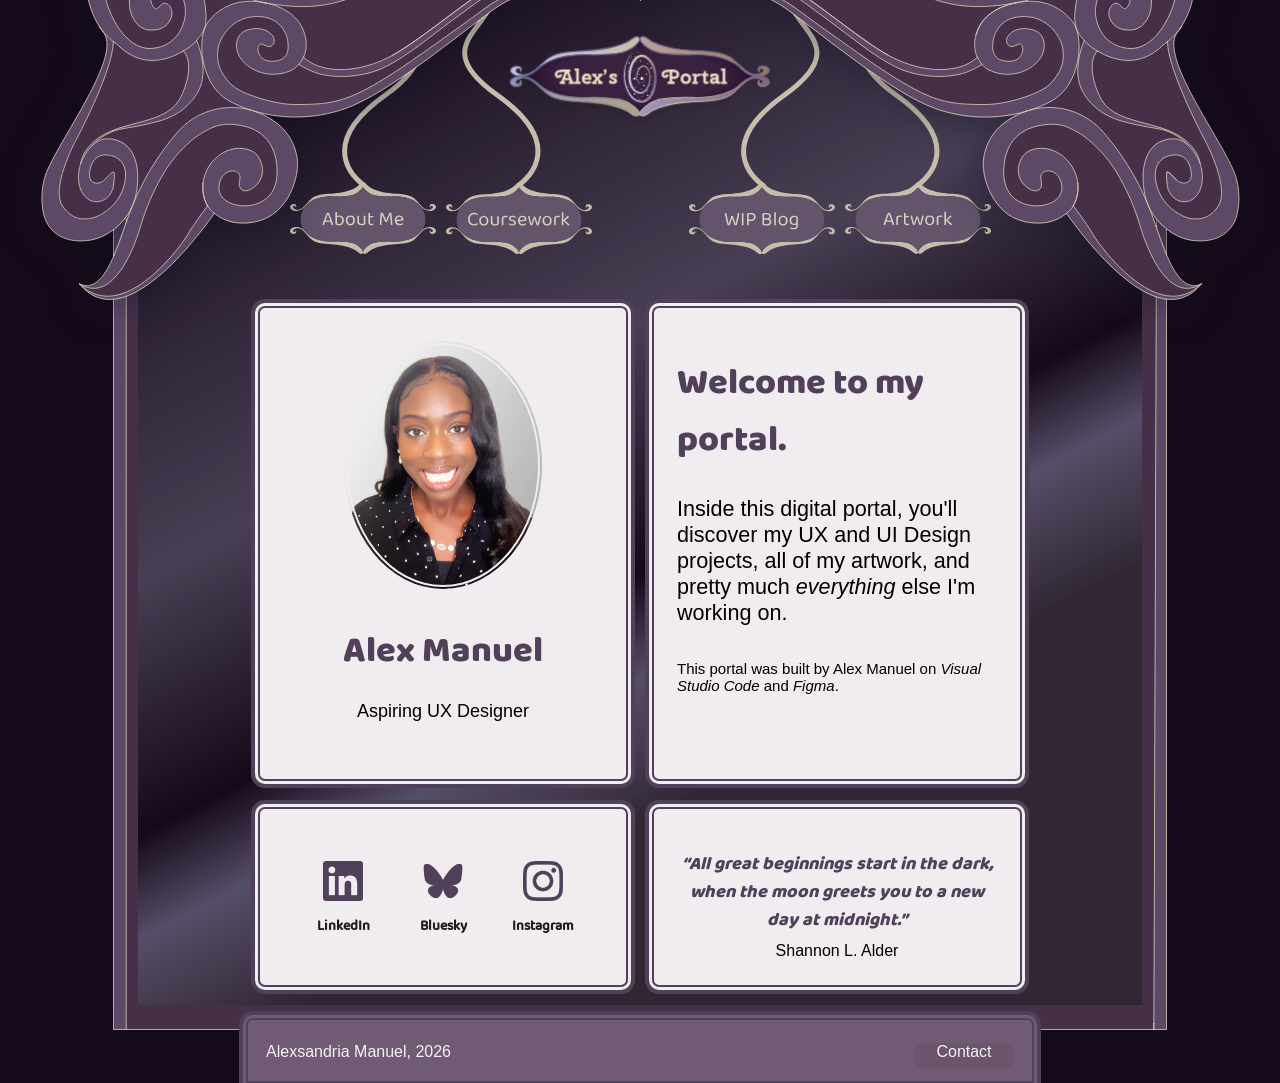
==== commit d65ef62a: "Update" ====
--- a/index.html
+++ b/index.html
@@ -475,7 +475,7 @@
 
 <footer id="footer">
 <section style="margin-left:20px"> Alexsandria Manuel, 2026</section>
-<section class="contactbutton" onclick="openForm()" style="margin-right:20px">Contact Me</section>
+<section class="contactbutton" onclick="openForm()" style="margin-right:20px">Contact</section>
 </footer>
 
   <div id="ovalbg"></div>
--- a/mainstyle.css
+++ b/mainstyle.css
@@ -159,7 +159,9 @@
     filter:contrast(120%);
 }
 
-
+#banner:hover{
+      filter:contrast(140%);
+}
 
 #pagesection1, #pagesection2{
     min-width:150px;
@@ -255,7 +257,7 @@
 right:0;
 bottom:0;
 height:10px;
-width: 85%;
+width: 78%;
 min-width:100px;
 max-width:788px;
 font-size:medium;
@@ -264,9 +266,20 @@
 border-top-left-radius: 10px ;
 border-top-right-radius: 10px ;
 font-weight: 400;
-
-}
-
+  --line-w-inner: 2px ;
+	--line-w-outer: 4px ;
+	border: solid 3px transparent;
+	box-shadow: 0 0 0 var(--line-w-outer)#514059 , inset 0 0 0 var(--line-w-inner) #514059;
+    border-bottom: none;
+}
+
+@media screen and (max-width:450px) {
+#footer{
+height:30px;
+padding-top:20px;
+
+}
+}
 
 
 
@@ -334,7 +347,11 @@
 
 }}
 
-
+@media screen and (max-width:600px){
+.navbar{
+   gap: 5px;
+
+}}
 
 @media screen and (max-width:800px) {
 #banner{ 
@@ -389,14 +406,14 @@
     color:#514059;
 }
 .links{
-    color:#362c61;
+    color:#514059;
     font-family: header;
     transition:.3s;
 }
 
 .links:hover{
     cursor:pointer;
-    color:#141023;
+    
 }
 
 .contactbutton{
@@ -407,6 +424,7 @@
     display: block;
     border-radius: 5px;
     text-align: center;
+    background-color:rgba(12, 9, 0, 0.064);
 }
 
 .contactbutton:hover{
@@ -760,6 +778,12 @@
     }
 
 }
+@media screen and (max-width:940px){
+    .slideshowimg{
+       height: 200px;
+    }
+
+}
 @media screen and (max-width:660px){
     .lightboxdesc{
         font-size:.9rem;
@@ -799,7 +823,7 @@
 #contactmeoverlaybox{
     width:80%;
     max-width:600px;
-    min-width:400px;
+    min-width:200px;
     height:auto;
     background-color:#4E435C;
     border-radius:5px;
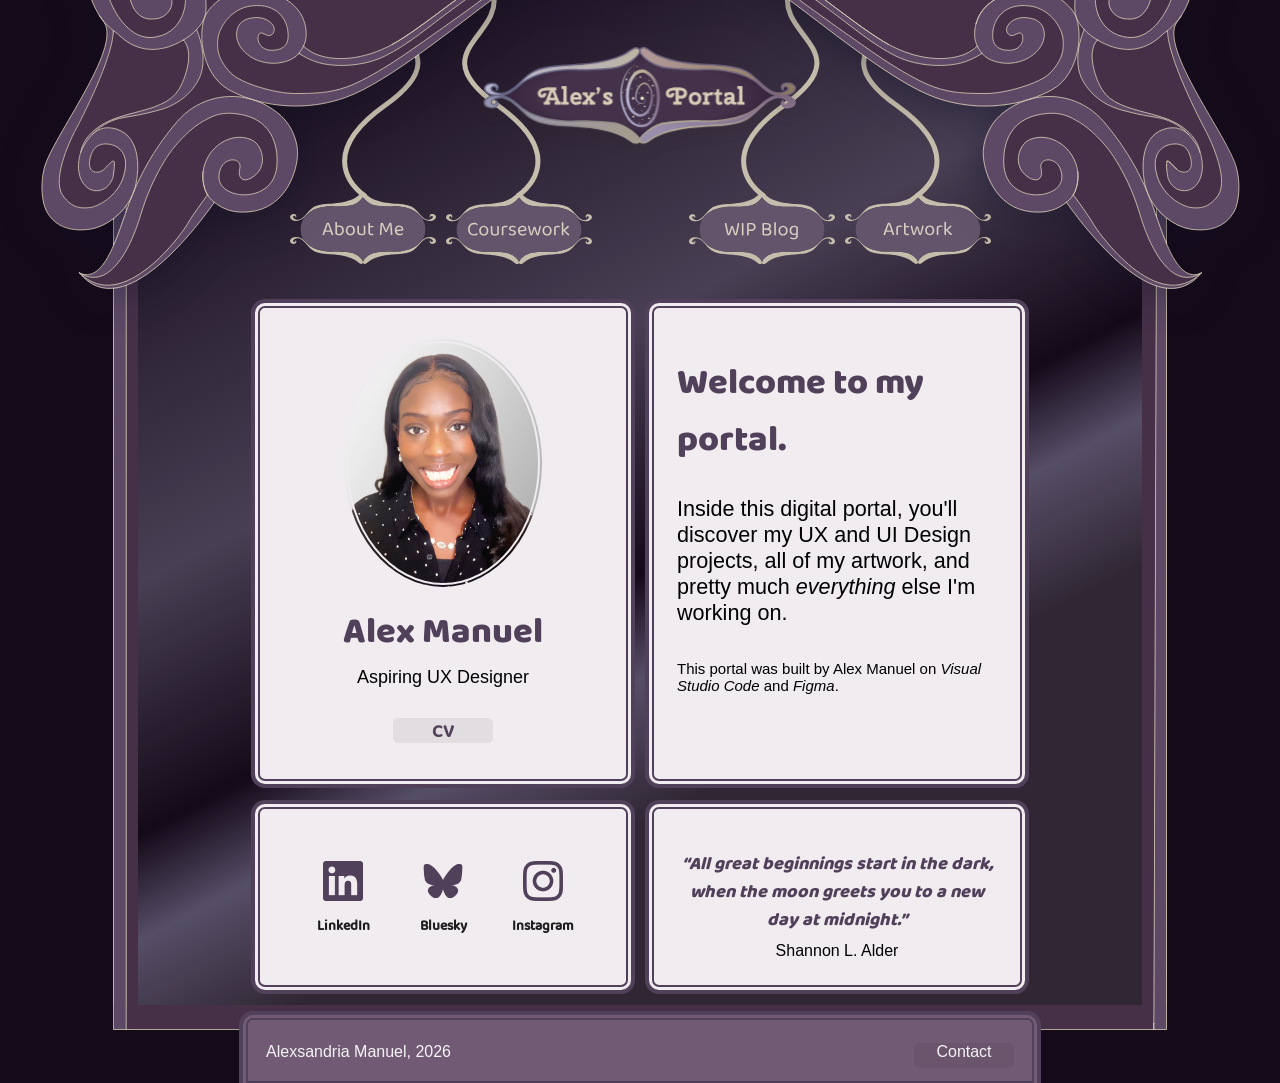
==== commit bc106614: "Update" ====
--- a/index.html
+++ b/index.html
@@ -418,15 +418,17 @@
 
     <container class="hometop">
     <div class="mypicture"></div>
-    <h1 style="text-align:center; width:100%">Alex Manuel</h1>
-    <p style="text-align:center;margin-top: -20px;width:100%">Aspiring UX Designer</p>
+    <h1 style="text-align:center; width:100%;line-height: 0.7;">Alex Manuel</h1>
+    <p style="text-align:center;margin-top: -15px;width:100%">Aspiring UX Designer</p>
+    <a rel="noopener" target="_blank" href="documents/alexmanuelcv.pdf" style="text-decoration: none;font-family:header2;font-weight:bold;color:#514059" class="contactbutton">CV</a>
     </container>
 
     <container class="hometop">
     <h1>Welcome to my portal.</h1>
     <p style="font-size:larger;margin-top:-10px">Inside this digital portal, you'll discover my UX and UI Design projects, all of my artwork, and pretty much <i>everything </i>else I'm working on.  
         <p  style="font-size: smaller;padding:0;margin:0;">This portal was built by Alex Manuel on <i>Visual Studio Code</i> and <i>Figma</i>.</p>
-</p>
+    </p>
+
     </container>
 
 
--- a/mainstyle.css
+++ b/mainstyle.css
@@ -150,17 +150,17 @@
     min-width:150px;
     left:0;
     right:0;
-    height:100px;
-    top:30px;
+    height:120px;
+    top:40px;
     margin: auto;
     z-index:8;
     transition: .3s;
     border-radius:100%;
-    filter:contrast(120%);
+ 
 }
 
 #banner:hover{
-      filter:contrast(140%);
+      filter:contrast(120%);
 }
 
 #pagesection1, #pagesection2{
@@ -176,10 +176,6 @@
 }
 
 
-.openpage{
-    margin-top:20px;
-   filter:contrast(140%);
-}
 
 @media screen and (max-width:650px) {
 .openpage{
@@ -193,7 +189,7 @@
 z-index:10;
 left:0;
 right:0;
-margin-top:0px;
+margin-top:-11px;
 margin-left: auto;
 margin-right: auto;
 margin-bottom: auto;
@@ -202,7 +198,7 @@
 width:100%;
 pointer-events: none;
 transition: 1s;
-top:-50px;
+top:-70px;
 
 }
 
@@ -324,13 +320,13 @@
 .navbutton{
 width: auto;
 height:auto;
-margin-top:-20px;
+margin-top:-10px;
 transition: .3s;
 filter:contrast(80%);
 }
 
 .navbutton:hover{
-    margin-top:-8px;
+    padding-top: 5px;
     filter:contrast(100%);
 }
 
@@ -342,8 +338,8 @@
 }}
 @media screen and (max-width:600px){
 .navbutton{
-    width:70px;
-   margin-top: -60px;
+    width:80px;
+   margin-top: -50px;
 
 }}
 
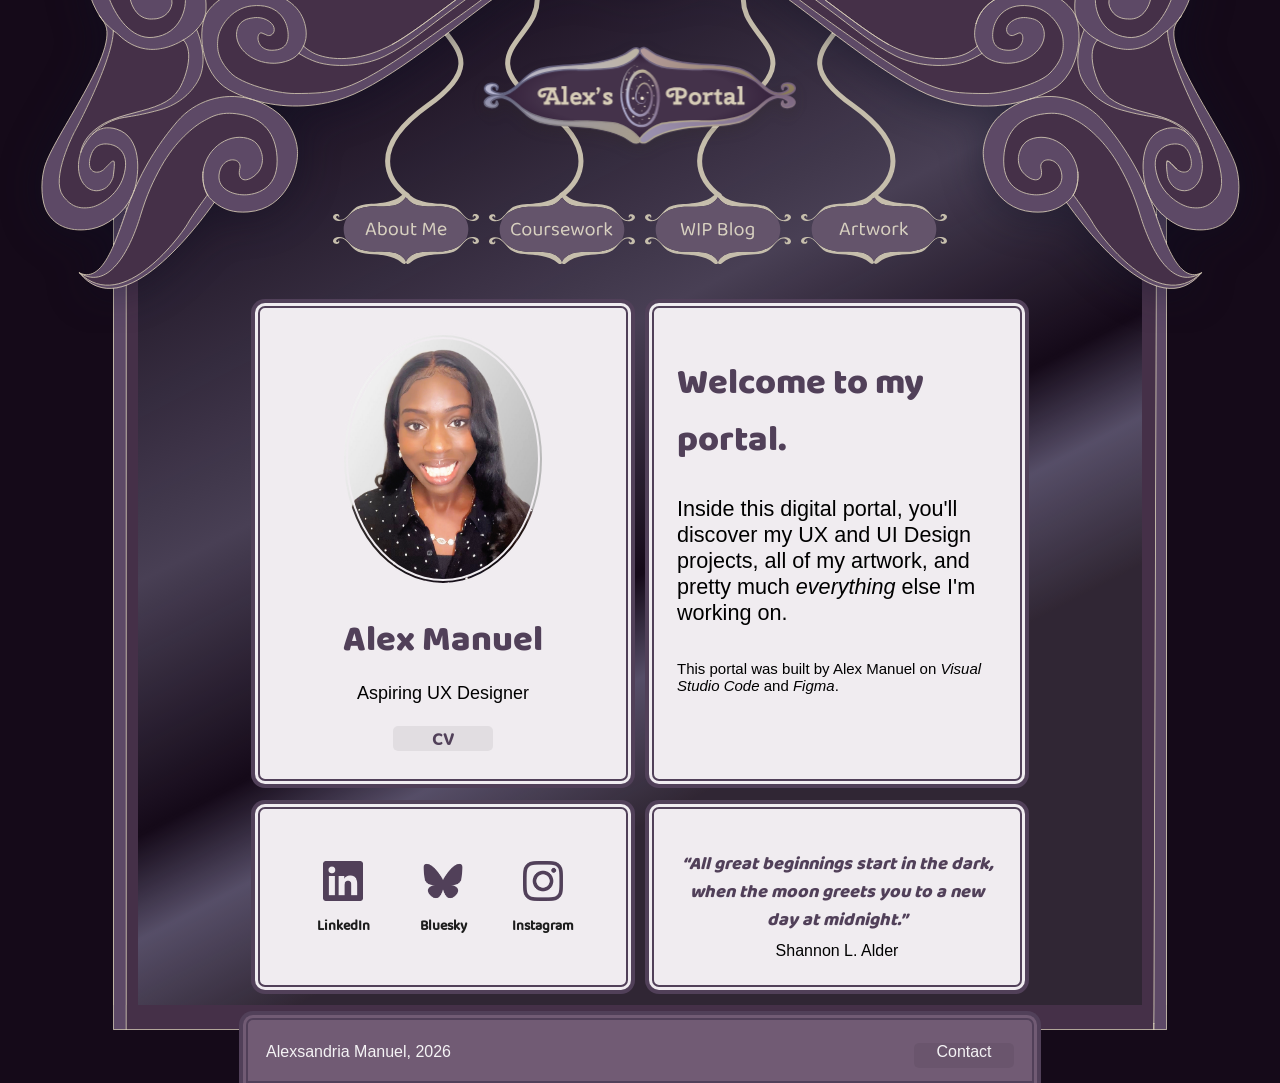
==== commit fc13fdc4: "Updates" ====
--- a/index.html
+++ b/index.html
@@ -362,9 +362,9 @@
 
 
         </div></a>
-        </div>
-
-        <div id="pagesection2" >
+        
+
+      
         <a href="wip.html"><div id="page">
 
         <svg width="146" height="274" viewBox="0 0 146 274" fill="none" class="navbutton" xmlns="http://www.w3.org/2000/svg">
@@ -418,7 +418,7 @@
 
     <container class="hometop">
     <div class="mypicture"></div>
-    <h1 style="text-align:center; width:100%;line-height: 0.7;">Alex Manuel</h1>
+    <h1 style="text-align:center; width:100%;line-height: 0.;">Alex Manuel</h1>
     <p style="text-align:center;margin-top: -15px;width:100%">Aspiring UX Designer</p>
     <a rel="noopener" target="_blank" href="documents/alexmanuelcv.pdf" style="text-decoration: none;font-family:header2;font-weight:bold;color:#514059" class="contactbutton">CV</a>
     </container>
--- a/mainstyle.css
+++ b/mainstyle.css
@@ -7,8 +7,9 @@
 background-image: url('images/sparkle_overlay.jpg');
 background-size:contain;
 transition: .3s;
-    background-attachment: fixed;
-
+background-attachment: fixed;
+overflow: auto;
+scroll-snap-type: y mandatory;
 }
 
 .contentframe{
@@ -22,14 +23,14 @@
 right:0;
 pointer-events: none;
 margin: auto;
-
 content-visibility:auto;
 position: relative;
 width: auto;
 min-width:200px;
 max-width:788px;
 pointer-events: all;
-
+overflow: auto;
+transition:.3s;
 
 }
 
@@ -48,12 +49,12 @@
 height:auto;
 margin:auto;
 margin-top:20px;
-
+transition:.3s;scroll-snap-align: top;
 }
 
 @media screen and (max-width:1100px) {
 .contentcard{
-width:70%;
+width:80%;
   
 }
 }
@@ -83,7 +84,7 @@
 }
 
 
-  @media screen and (max-width:788px) {
+@media screen and (max-width:788px) {
 .homebottom,.hometop{
 height:auto;
 max-height:500px;
@@ -109,7 +110,6 @@
 
 #navcontainer{
 width:auto;
-min-width:304px;
 height:283px;
 display:block;
 top:0;
@@ -123,14 +123,10 @@
 
 #navbar{
 width:auto;
-max-width: 788px;
-
 height:200px;
 display:flex;
-
 gap: 10px;
 position:relative;
-
 left:0;
 right:0;
 margin-left:auto;
@@ -138,7 +134,6 @@
 justify-self: center;
 top:0;
 transition: 1s;
-
 }
 
 
@@ -172,10 +167,14 @@
     top:0;
     gap:10px;
     transition:1s;
-    justify-content: space-around;
-}
-
-
+    justify-content: center;
+  
+}
+
+
+.openpage{
+    pointer-events: none;
+}
 
 @media screen and (max-width:650px) {
 .openpage{
@@ -233,7 +232,7 @@
 }
 @media screen and (max-width:500px) {
 #navframe{
-top:-15px;
+top:-20px;
 
 
 }
@@ -295,7 +294,7 @@
 z-index:-1;
 margin-left:auto;
 margin-right:auto;
-pointer-events: none;
+
 transition:1s;
 backdrop-filter: blur(.4px);
 }
@@ -342,10 +341,16 @@
    margin-top: -50px;
 
 }}
-
-@media screen and (max-width:600px){
-.navbar{
-   gap: 5px;
+@media screen and (max-width:400px) {
+.navbutton{
+width:60px;
+margin-top:-110px;
+
+}}
+  
+@media screen and (max-width:400px){
+#navbar{
+   gap: 0px;
 
 }}
 
@@ -386,7 +391,12 @@
 top:-140px;
 }
 }
-
+@media screen and (max-width:400px) {
+.contentframe{
+
+top:-170px;
+}
+}
 @font-face{
     font-family:header;
     src:url(fonts/Baloo2-ExtraBold.ttf);
@@ -529,8 +539,6 @@
 
 
 
-
-
 /*lightbox CSS*/
 
 
@@ -551,6 +559,7 @@
     margin:0;
     position:fixed;
     z-index:15;
+    overflow-y: auto;
 }
 
 #overlaybox{
@@ -568,9 +577,10 @@
     background-image:url(images/sparkle_overlay3.png); 
     color:white;
     margin-bottom:100px;
-    margin-top:50px;
+    margin-top:45px;
     z-index:16;
     box-shadow: 0px 4px 10px #1a171c ;
+  
 }
 
 #exitbutton{
@@ -640,6 +650,7 @@
     text-align:center;
     color:white;
     -webkit-text-fill-color: white;
+    font-size: medium;
 }
 
 .slideshowimg{
@@ -920,8 +931,9 @@
     box-shadow: 0px 4px 10px #1a171c ;
     display:block;
     position:relative;
-       height: 665px;
+       height: auto;
        width:auto;
+       max-width: 700px;;
     aspect-ratio: auto;
     margin-top:50px;
     transition:.3s;
@@ -929,7 +941,7 @@
 }
 @media screen and (max-width:700px) {
 .expandedimage{
-    height:370px;
+    height:270px;
   
 }
 }
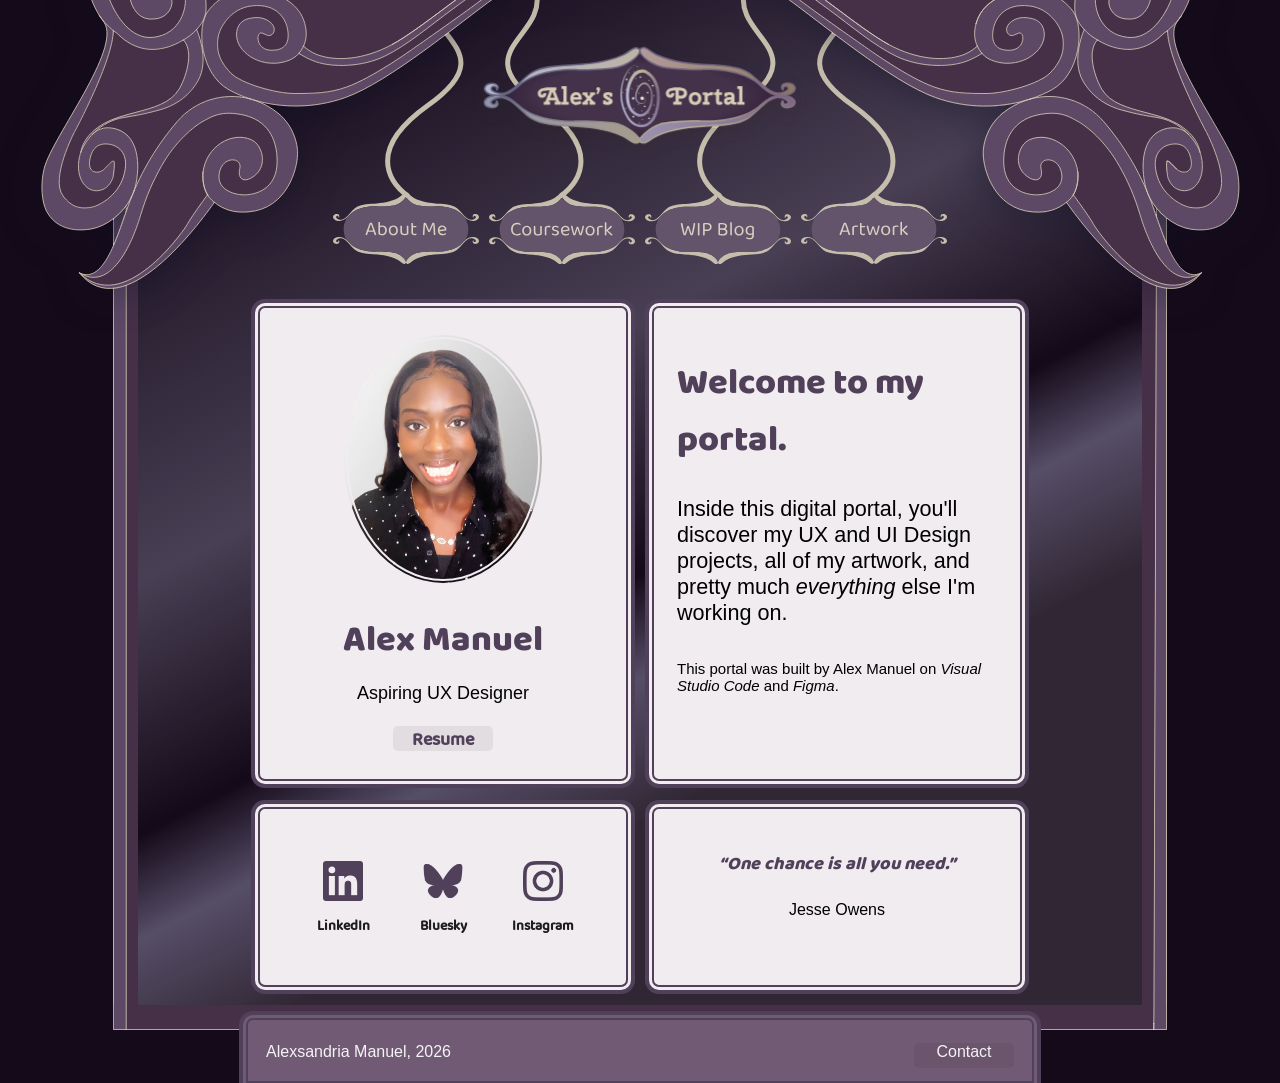
==== commit 4956ff3b: "Update index.html" ====
--- a/index.html
+++ b/index.html
@@ -420,7 +420,7 @@
     <div class="mypicture"></div>
     <h1 style="text-align:center; width:100%;line-height: 0.;">Alex Manuel</h1>
     <p style="text-align:center;margin-top: -15px;width:100%">Aspiring UX Designer</p>
-    <a rel="noopener" target="_blank" href="documents/alexmanuelcv.pdf" style="text-decoration: none;font-family:header2;font-weight:bold;color:#514059" class="contactbutton">CV</a>
+    <a rel="noopener" target="_blank" href="documents/Alex_Manuel_Resume_26.pdf" style="text-decoration: none;font-family:header2;font-weight:bold;color:#514059" class="contactbutton">Resume</a>
     </container>
 
     <container class="hometop">
@@ -468,8 +468,8 @@
     </container>
     <container style="text-align:center" class="homebottom">
     <p style="font-size:large;color:#514059;font-family: header;"><i>
-“All great beginnings start in the dark, when the moon greets you to a new day at midnight.”</i>
-  <p style="font-size:medium;color:#000000;font-family: 'Segoe UI', Tahoma, Geneva, Verdana, sans-serif;margin-top:-10px;">Shannon L. Alder</p>
+“One chance is all you need.”</i>
+  <p style="font-size:medium;color:#000000;font-family: 'Segoe UI', Tahoma, Geneva, Verdana, sans-serif;margin-top:-10px;">Jesse Owens</p>
 </p>
 
     </container>
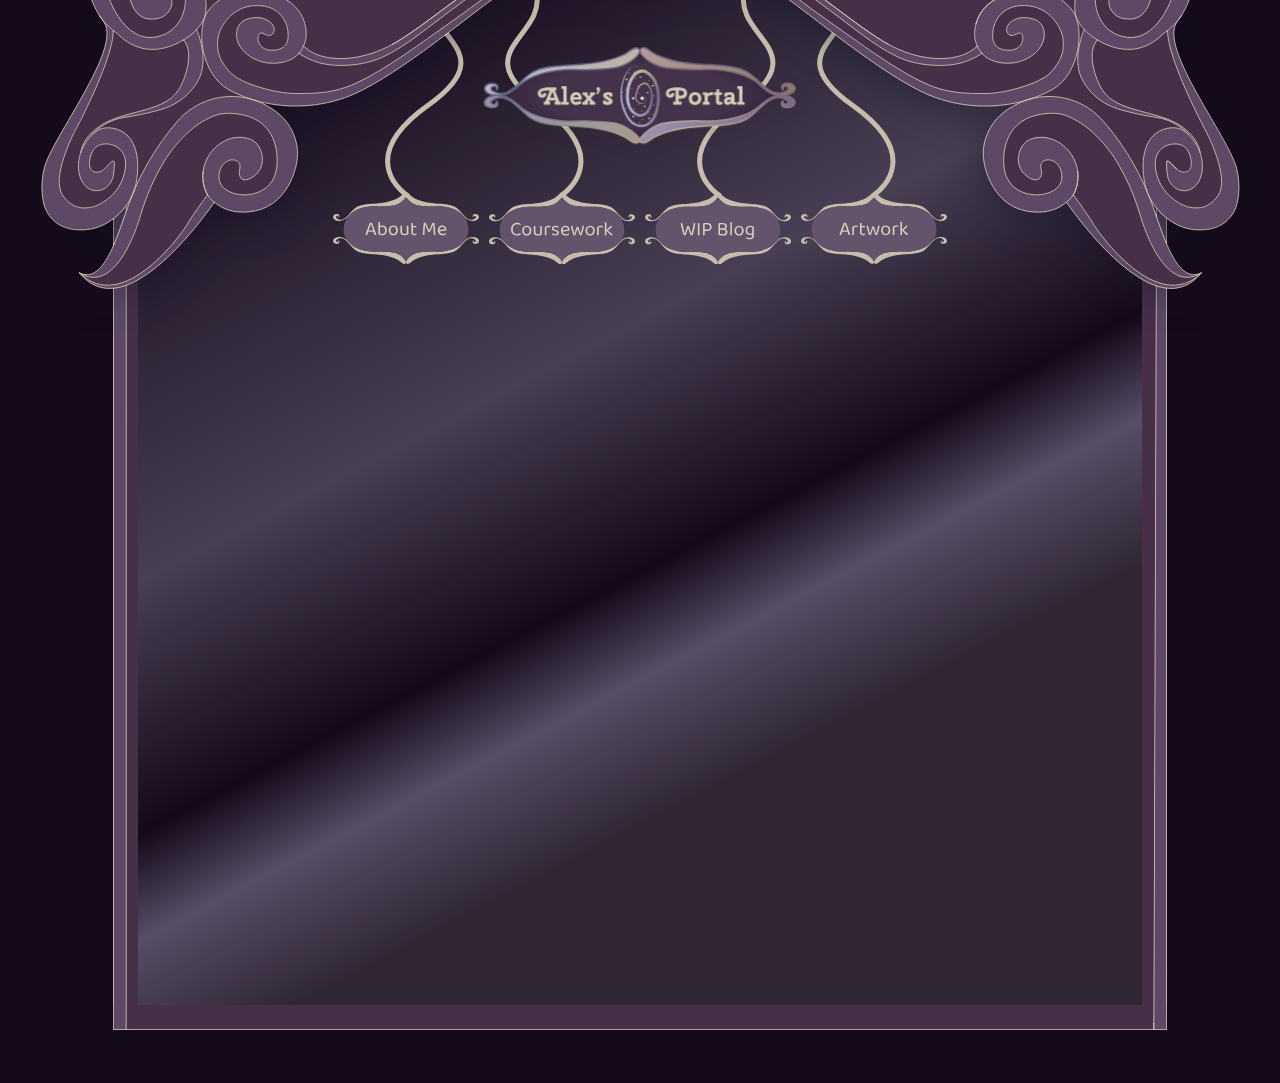
==== commit f8b9408d: "Update index.html" ====
--- a/index.html
+++ b/index.html
@@ -468,8 +468,8 @@
     </container>
     <container style="text-align:center" class="homebottom">
     <p style="font-size:large;color:#514059;font-family: header;"><i>
-“One chance is all you need.”</i>
-  <p style="font-size:medium;color:#000000;font-family: 'Segoe UI', Tahoma, Geneva, Verdana, sans-serif;margin-top:-10px;">Jesse Owens</p>
+“All great beginnings start in the dark, when the moon greets you to a new day at midnight.”</i>
+  <p style="font-size:medium;color:#000000;font-family: 'Segoe UI', Tahoma, Geneva, Verdana, sans-serif;margin-top:-10px;">Shannon L. Alder</p>
 </p>
 
     </container>
